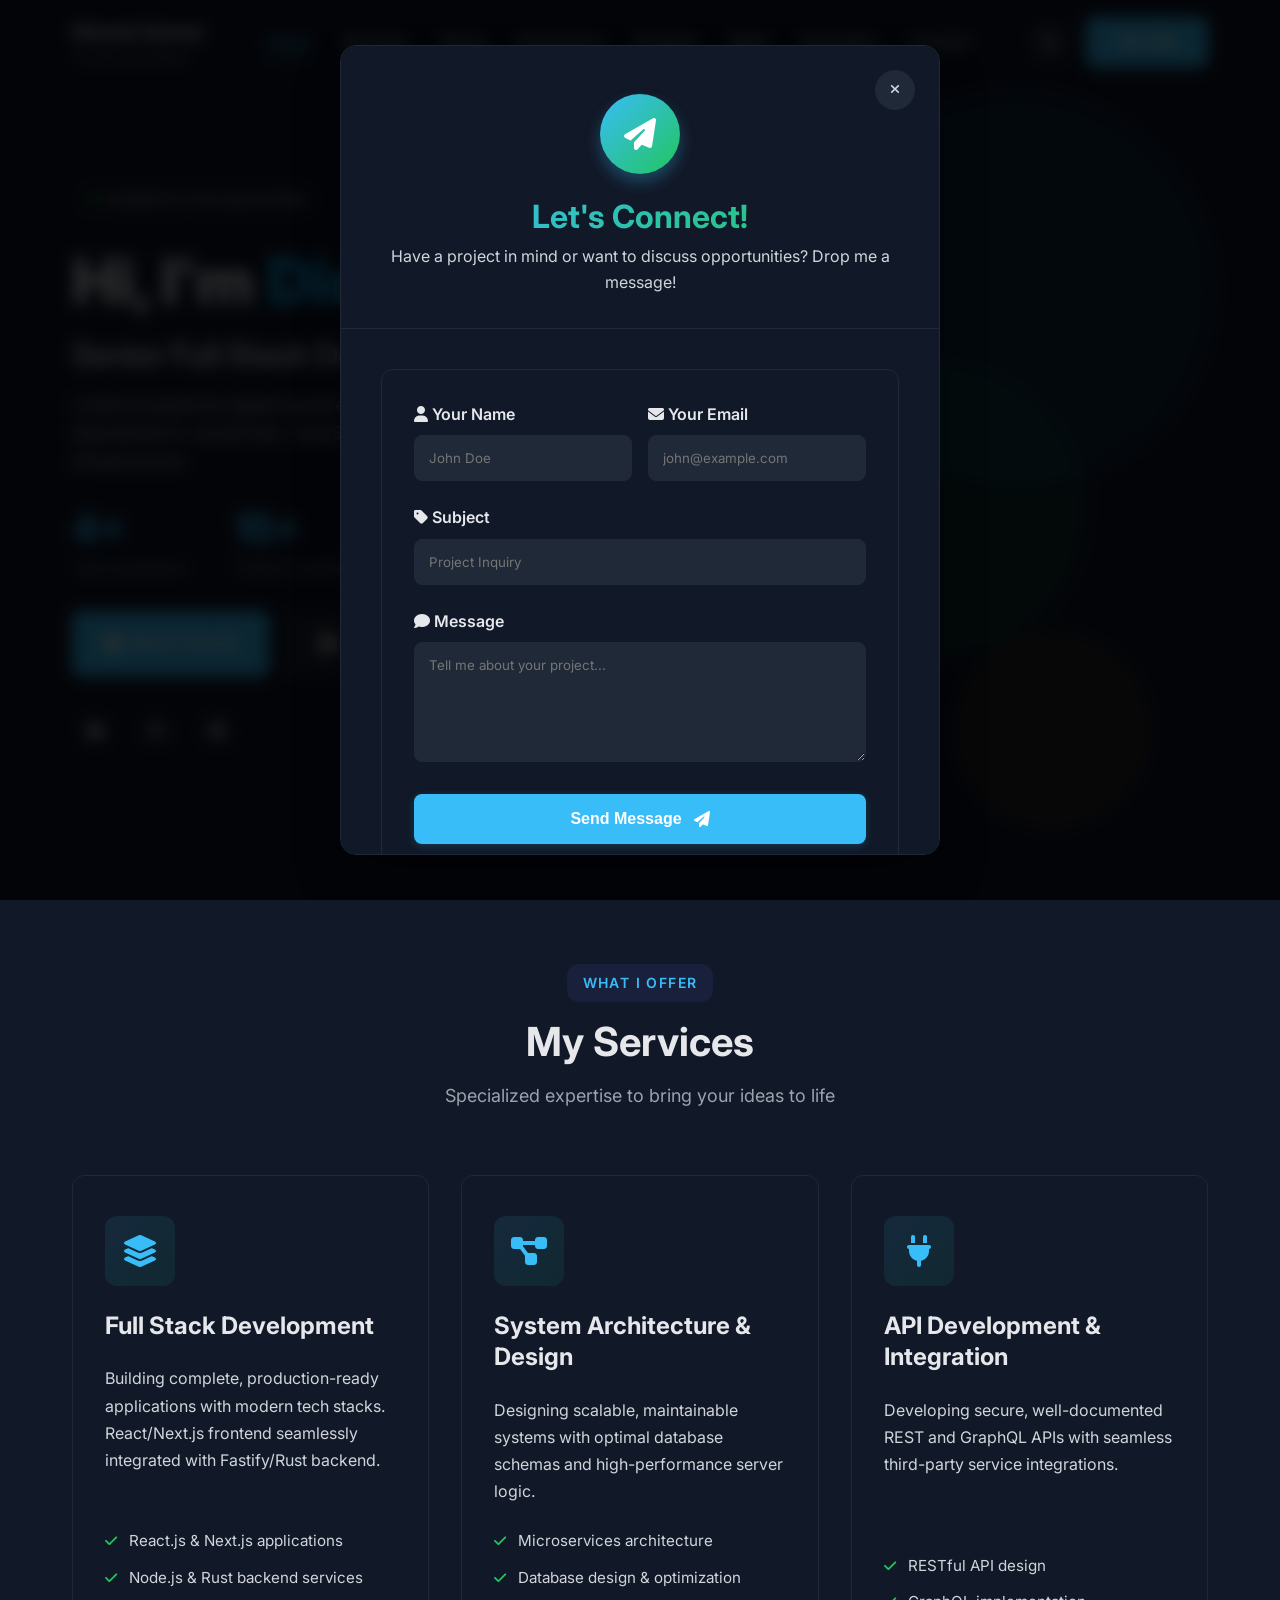
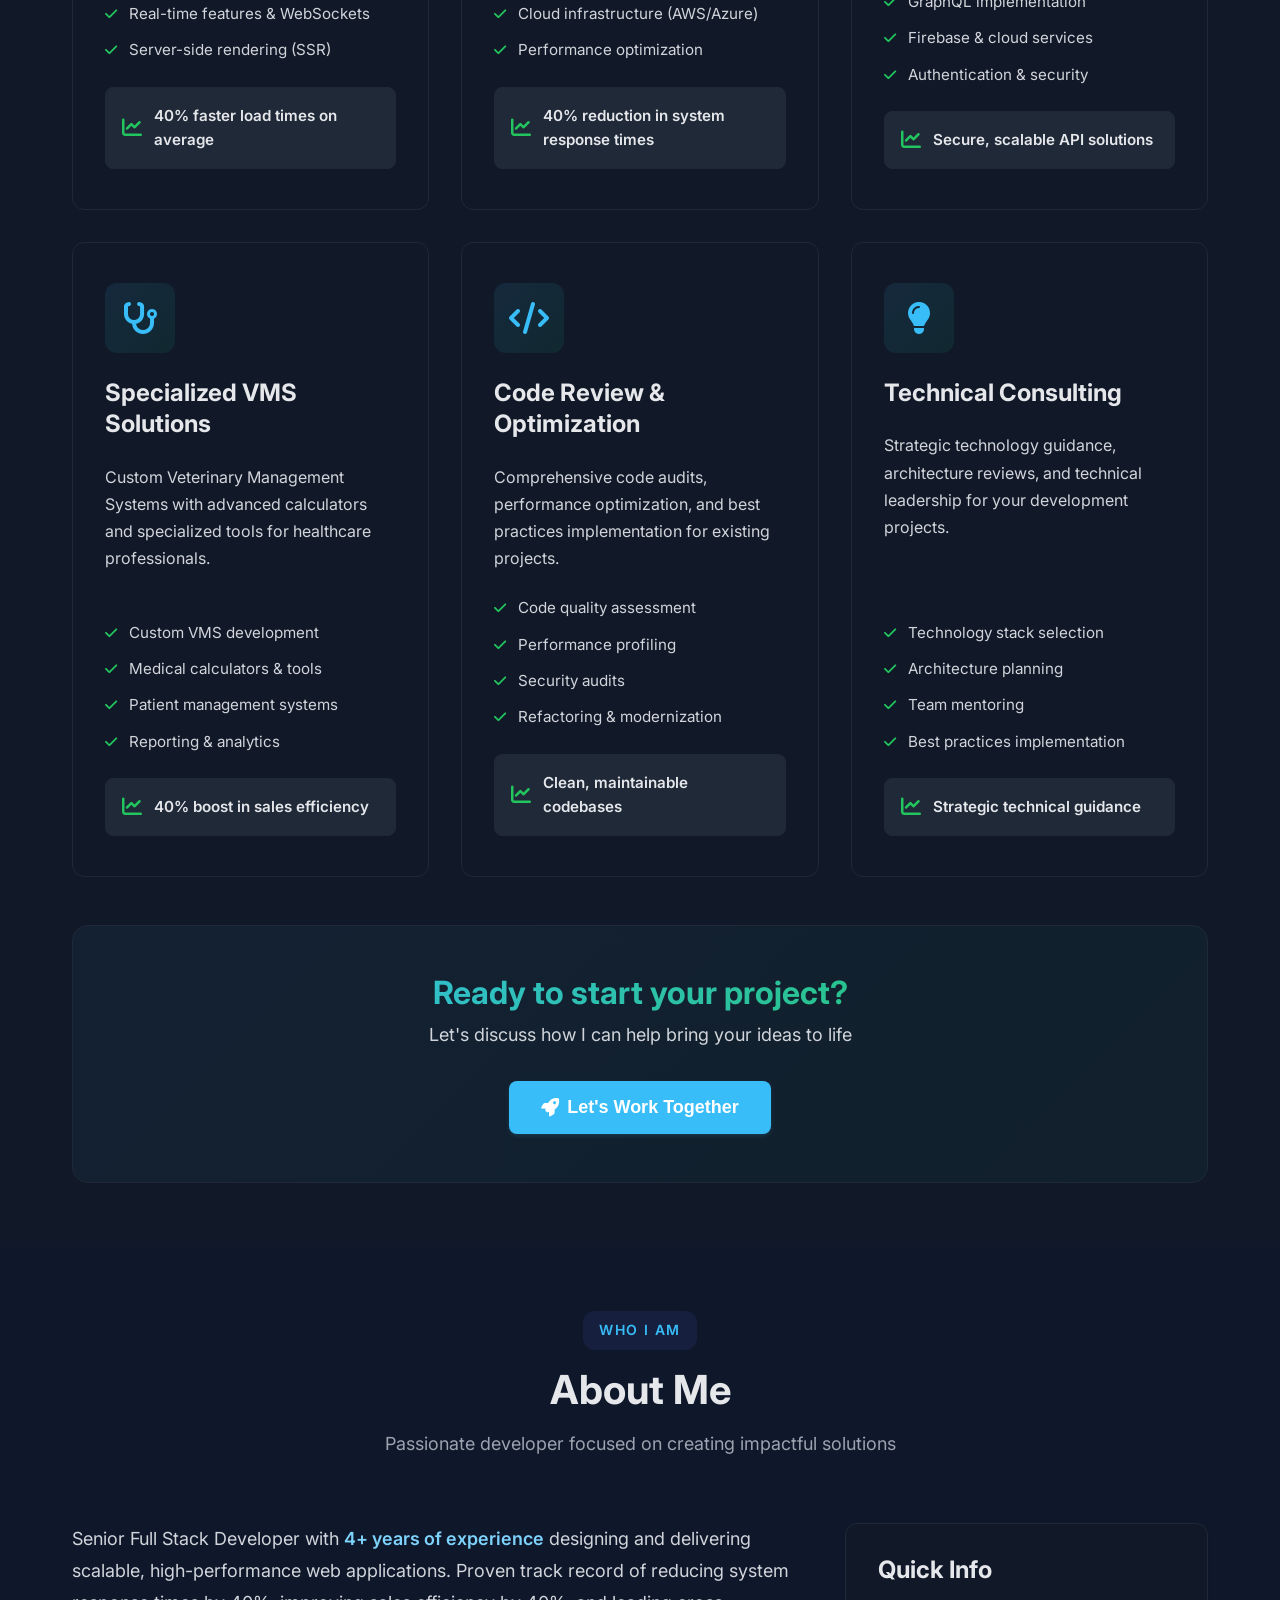
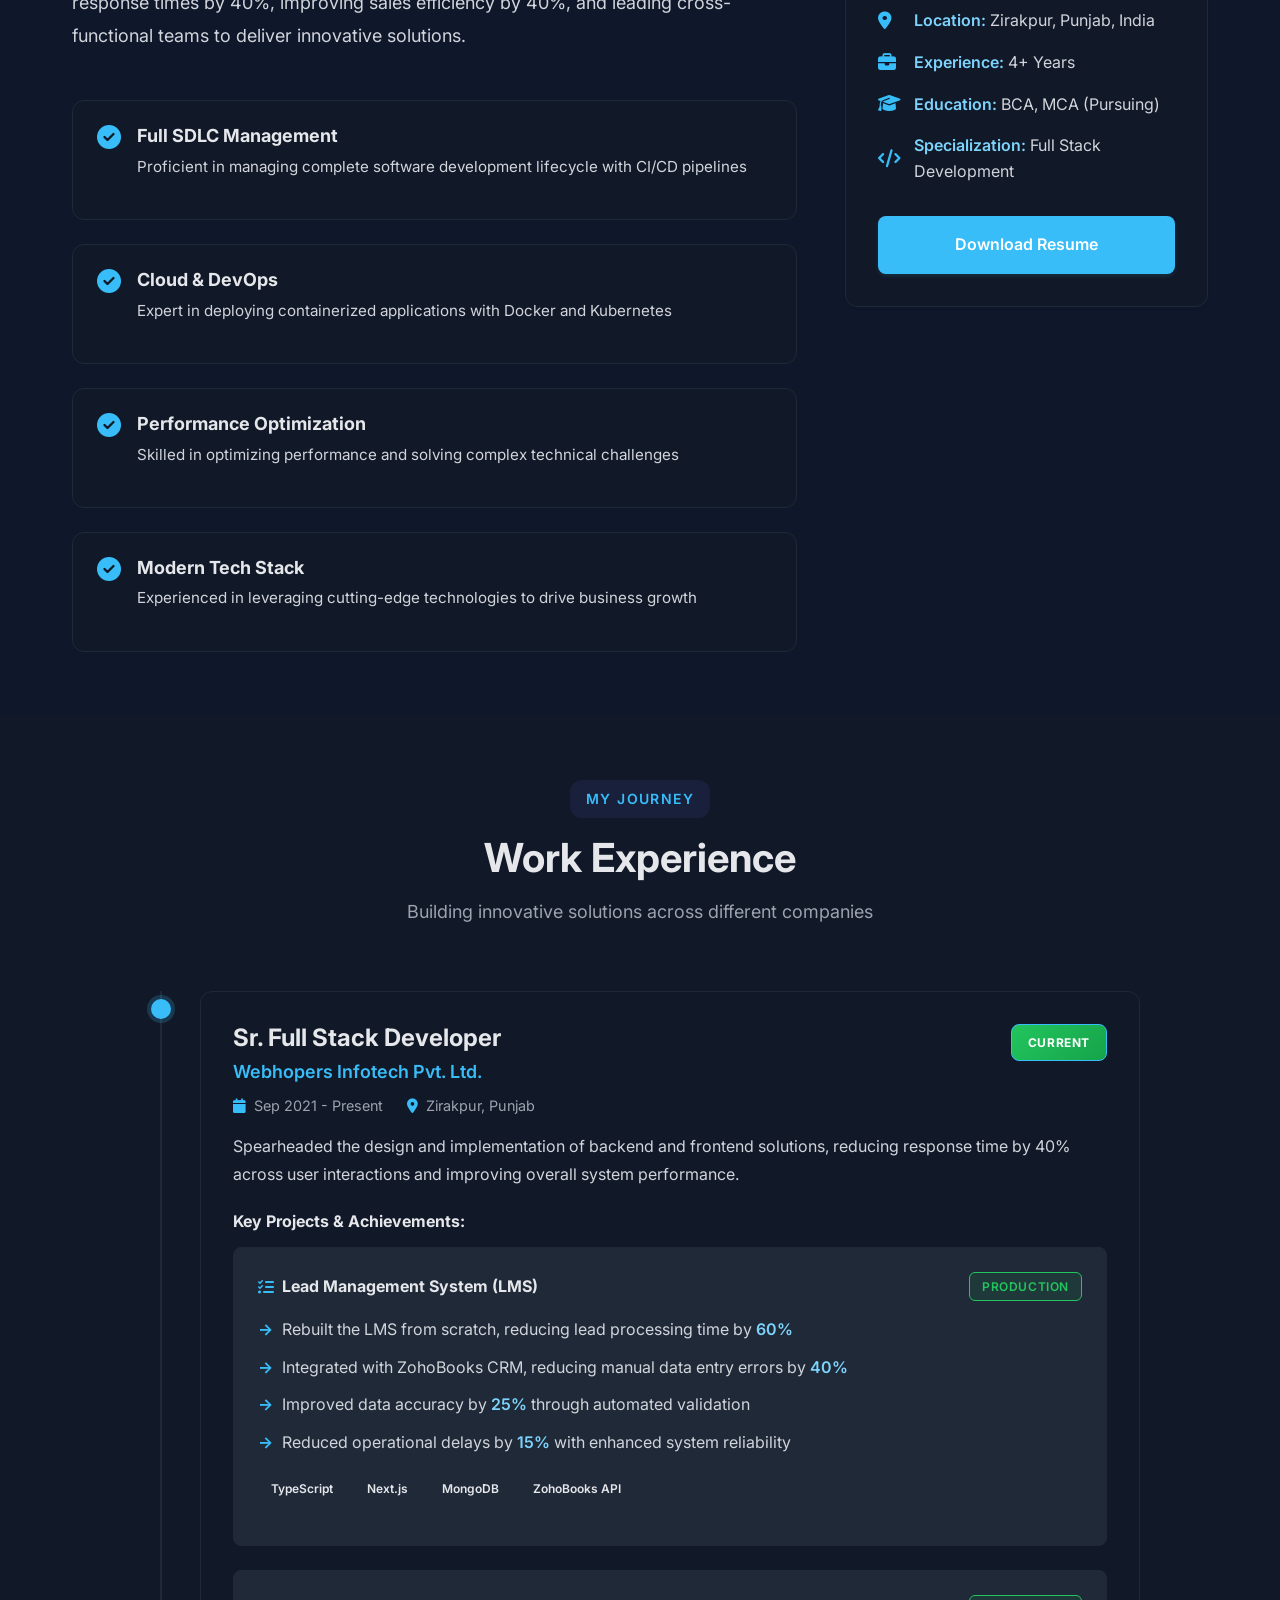
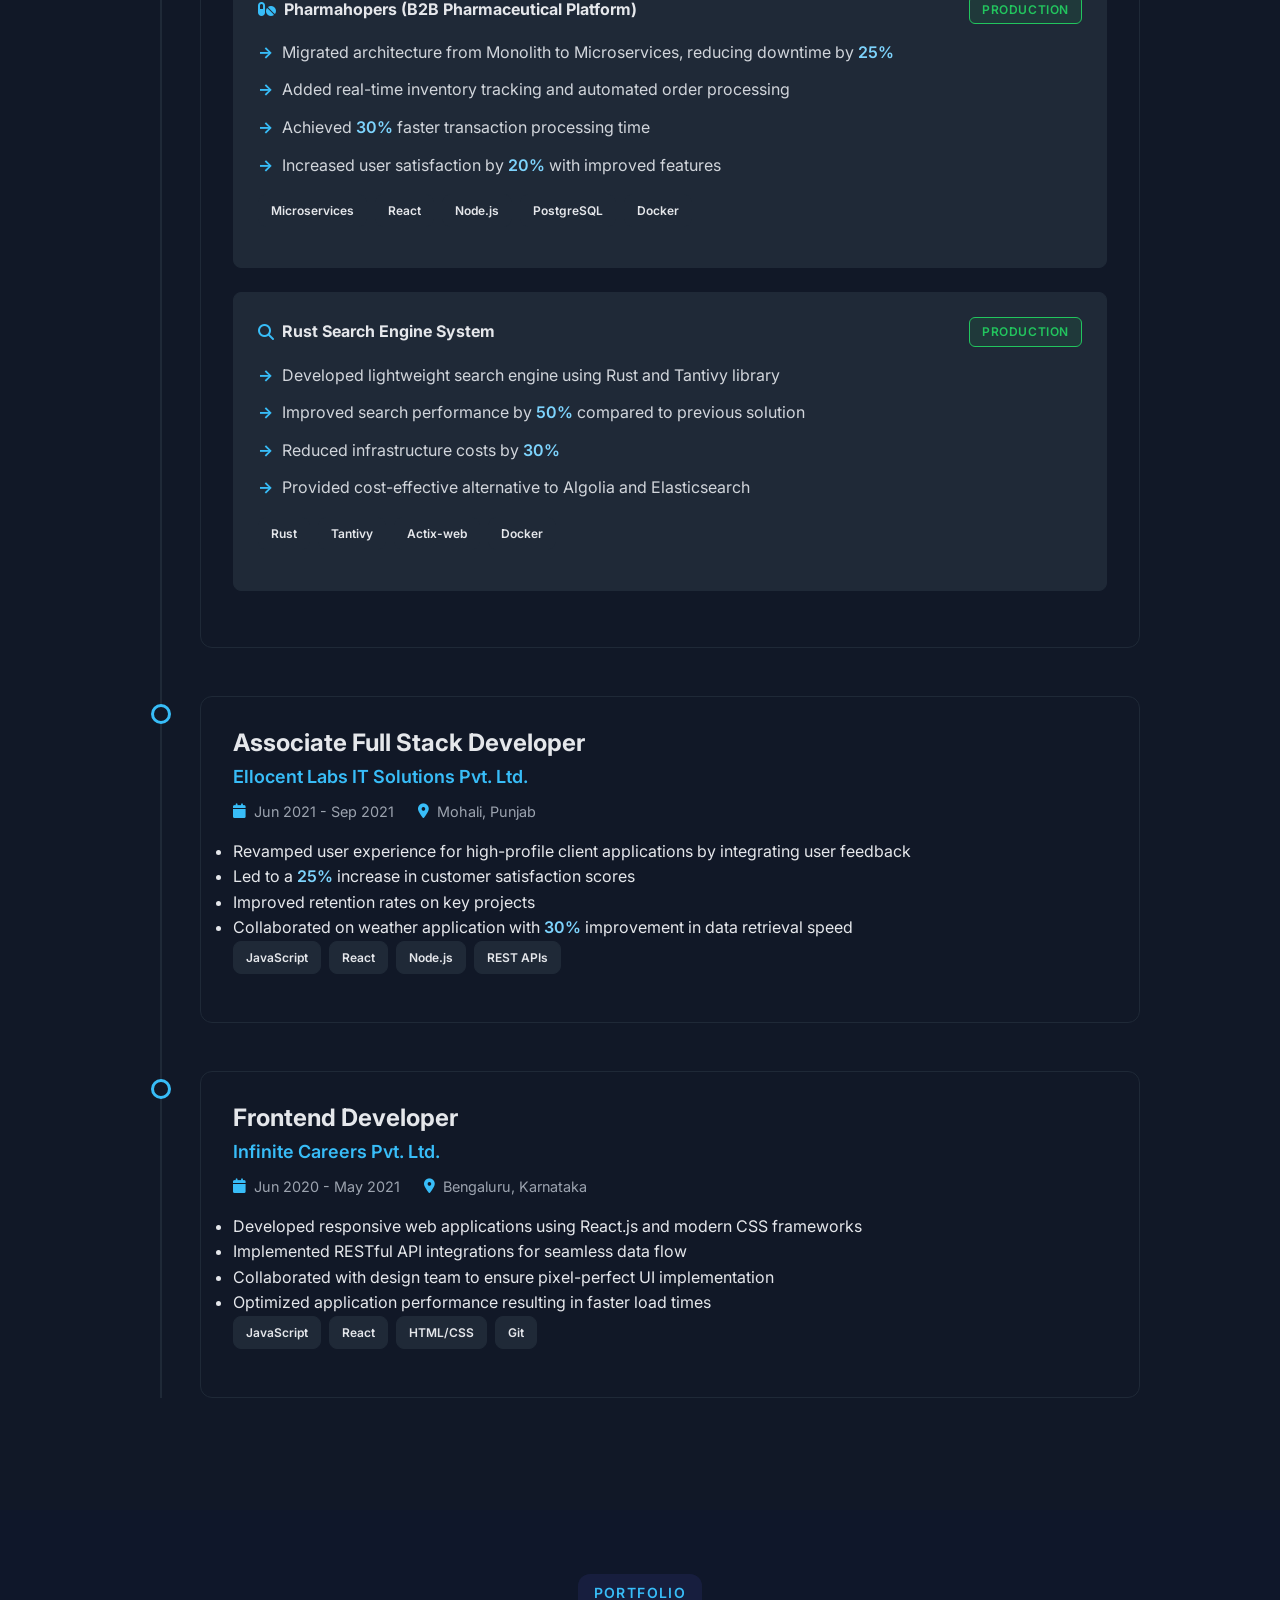
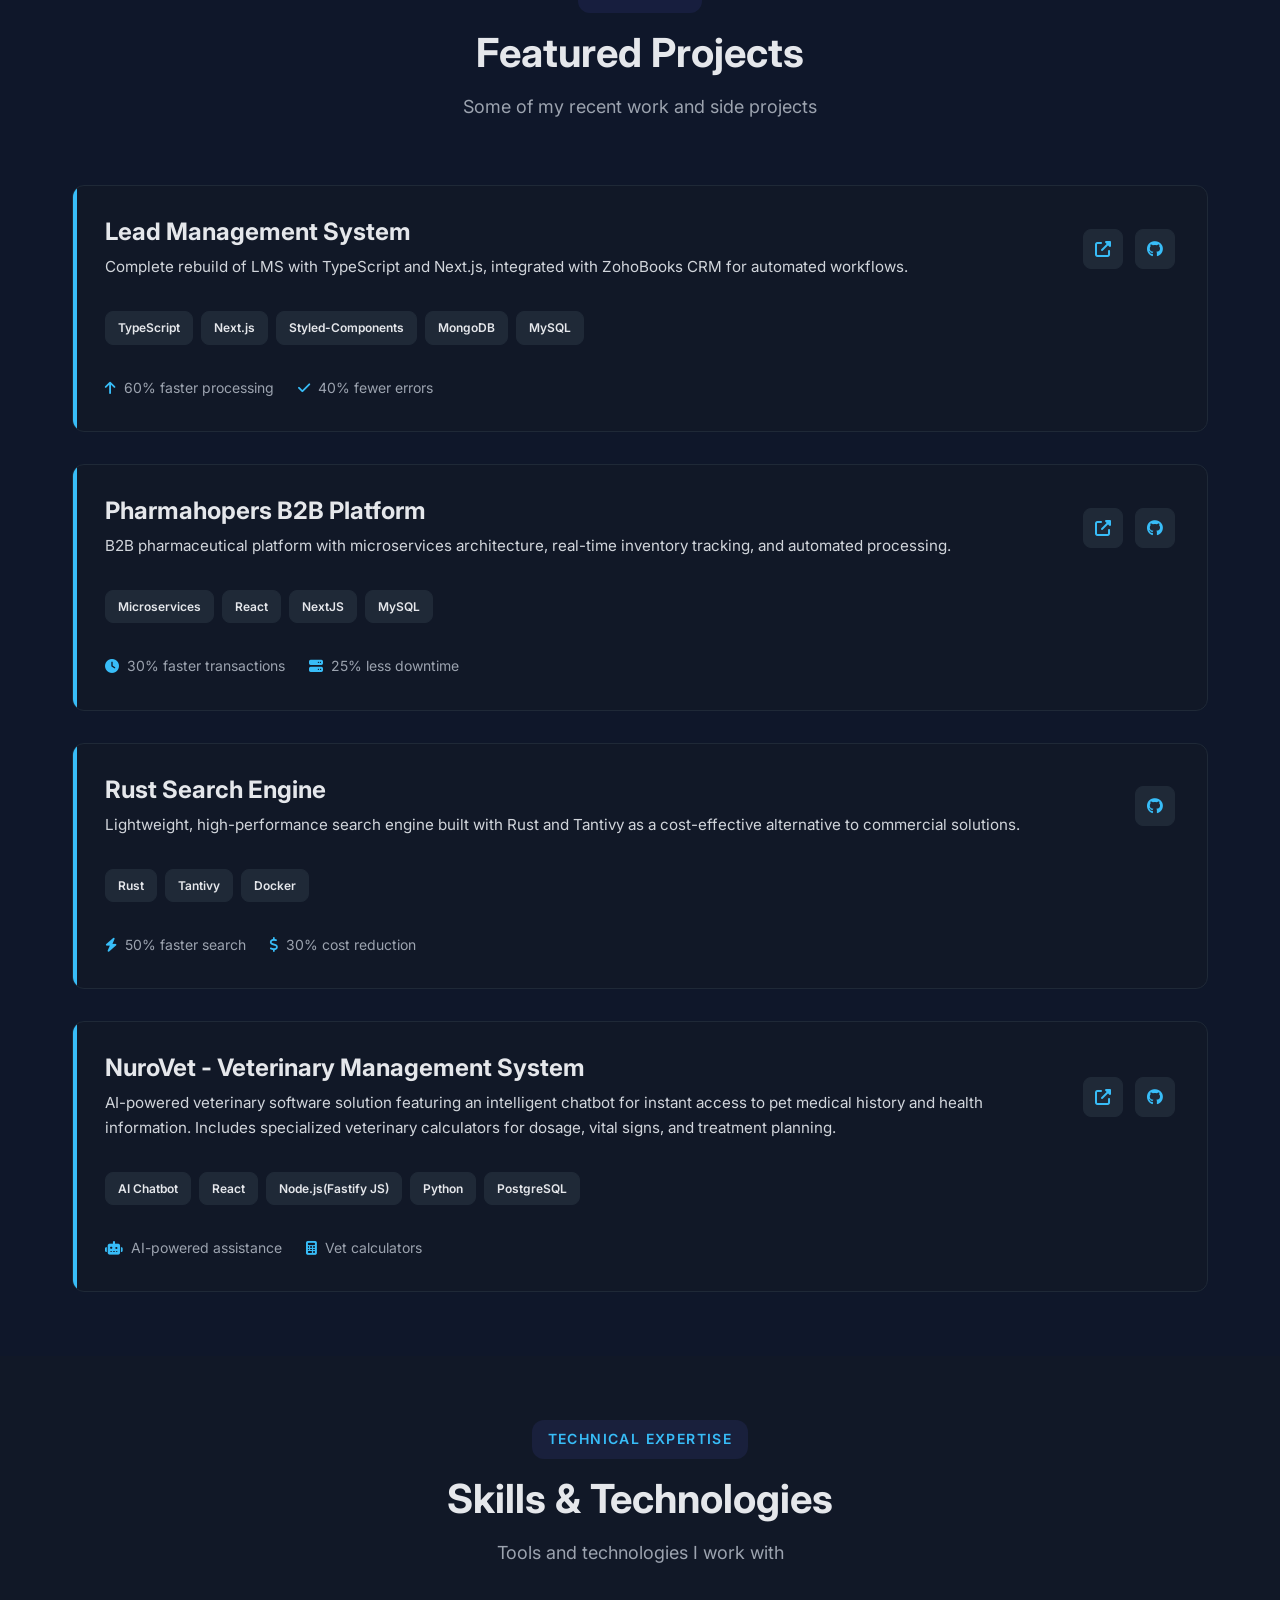
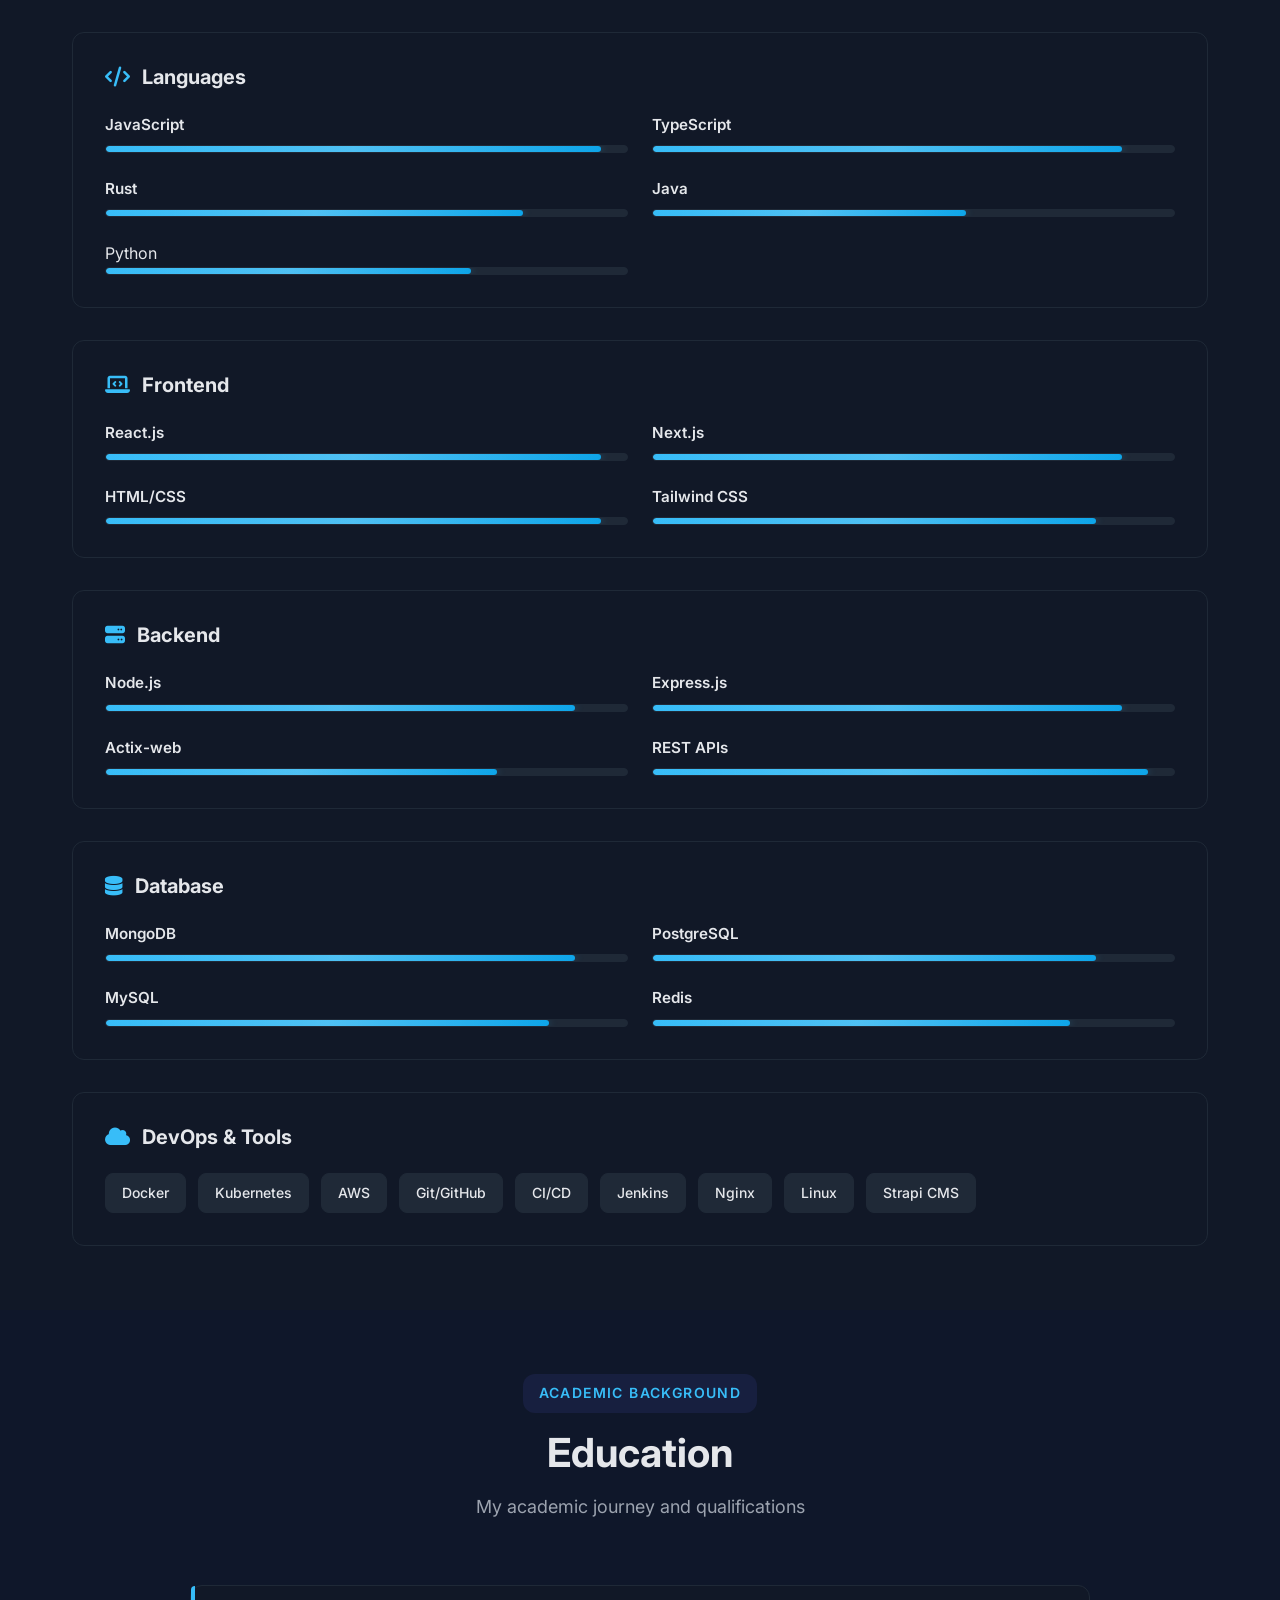
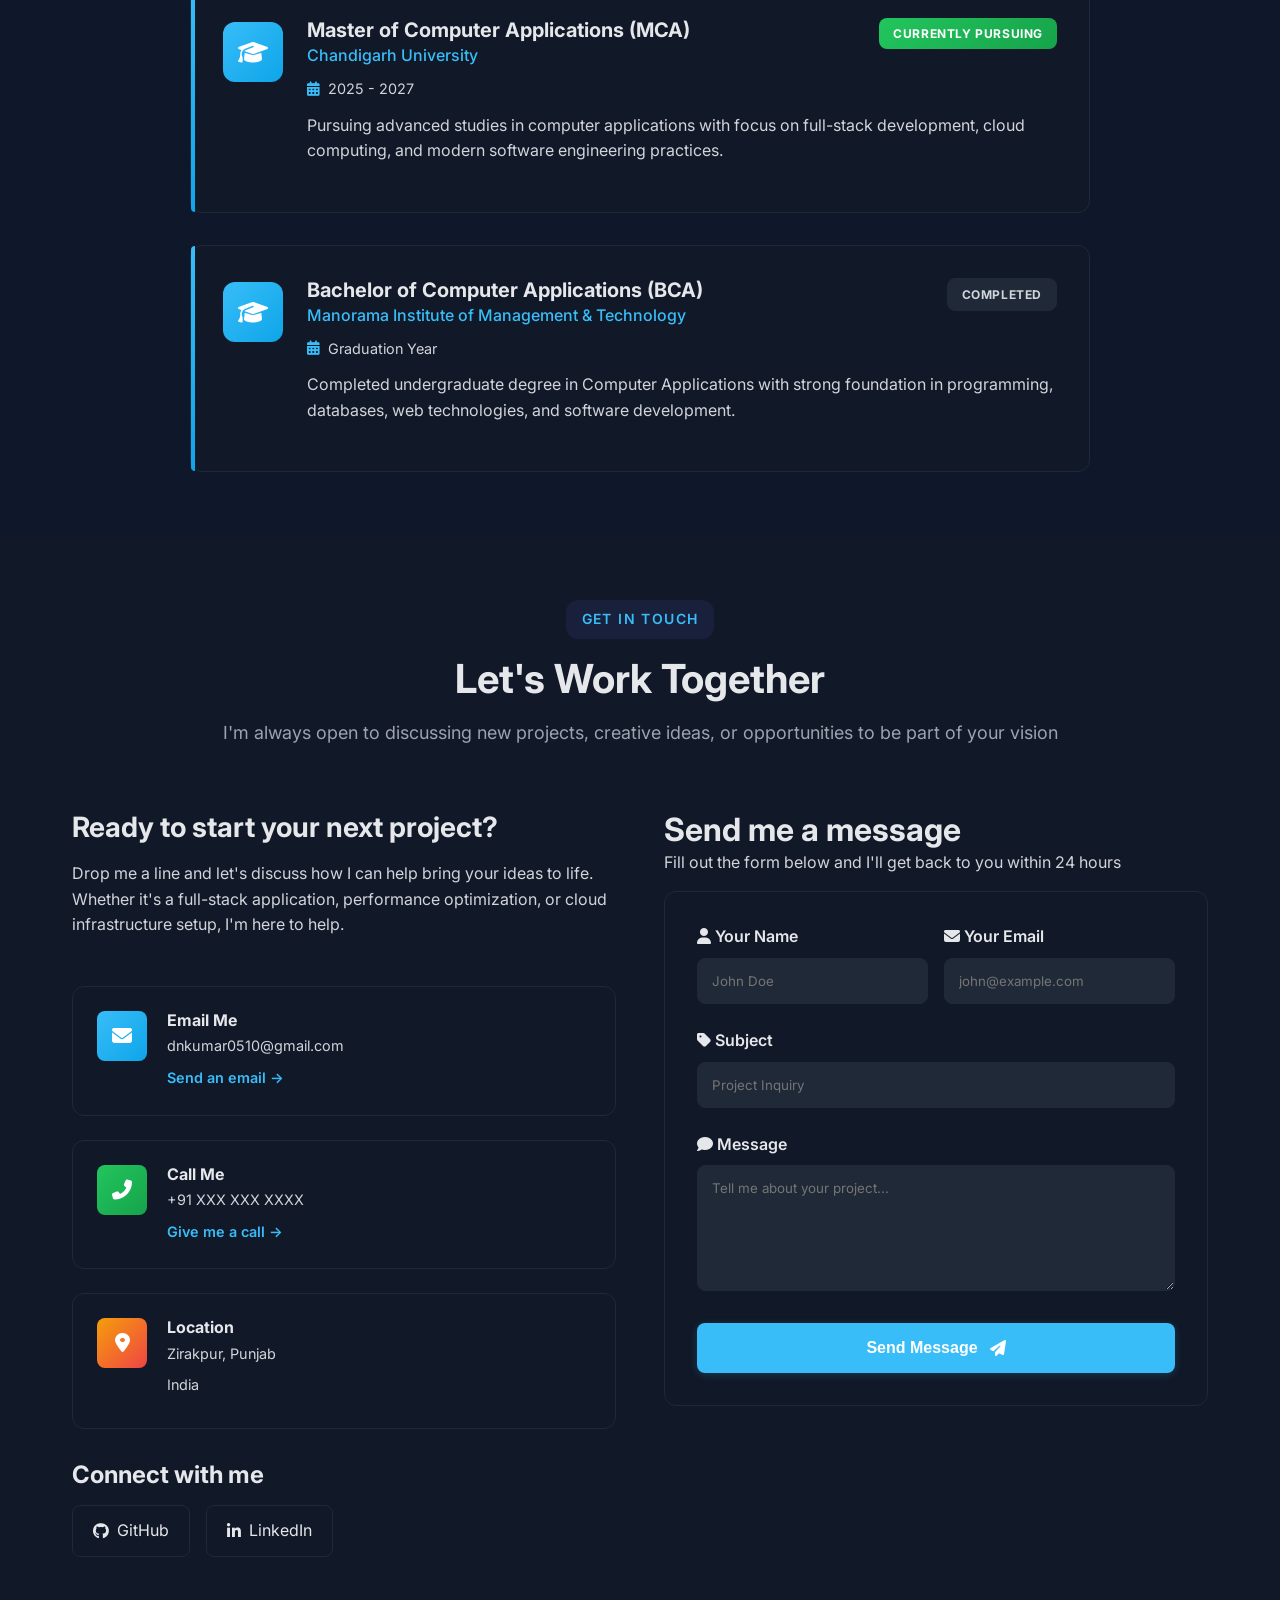
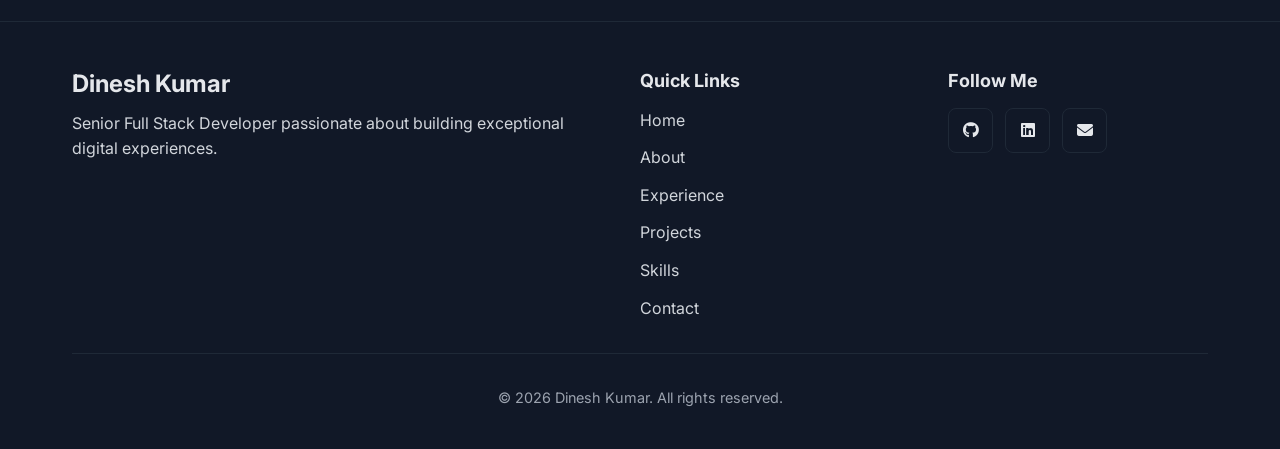
==== index.html @ a9ab88c2 "Services page" ====
<!DOCTYPE html>
<html lang="en">
<head>
    <meta charset="UTF-8">
    <meta name="viewport" content="width=device-width, initial-scale=1.0">
    <title>Dinesh Kumar - Senior Full Stack Developer</title>
    <meta name="description" content="Senior Full Stack Developer with 4+ years of experience in JavaScript, TypeScript, Rust, React.js, and Next.js">
    
    <!-- Google Fonts -->
    <link rel="preconnect" href="https://fonts.googleapis.com">
    <link rel="preconnect" href="https://fonts.gstatic.com" crossorigin>
    <link href="https://fonts.googleapis.com/css2?family=Inter:wght@300;400;500;600;700;800&family=JetBrains+Mono:wght@400;500;600&display=swap" rel="stylesheet">
    
    <!-- Font Awesome -->
    <link rel="stylesheet" href="https://cdnjs.cloudflare.com/ajax/libs/font-awesome/6.5.1/css/all.min.css">
    
    <!-- Custom CSS -->
    <link rel="stylesheet" href="styles/main.css?v=20">
    <link rel="stylesheet" href="styles/components.css?v=20">
    <link rel="stylesheet" href="styles/responsive.css?v=20">
</head>
<body>
    <!-- Contact Form Popup Modal -->
    <div class="contact-modal" id="contactModal">
        <div class="modal-overlay" id="modalOverlay"></div>
        <div class="modal-container">
            <div class="modal-content">
                <button class="modal-close" id="modalClose" aria-label="Close modal">
                    <i class="fas fa-times"></i>
                </button>
                
                <div class="modal-header">
                    <div class="modal-icon">
                        <i class="fas fa-paper-plane"></i>
                    </div>
                    <h2>Let's Connect!</h2>
                    <p>Have a project in mind or want to discuss opportunities? Drop me a message!</p>
                </div>
                
                <div class="modal-body">
                    <form class="contact-form" id="contactFormModal">
                        <div class="form-row">
                            <div class="form-group">
                                <label for="modal-name">
                                    <i class="fas fa-user"></i>
                                    Your Name
                                </label>
                                <input type="text" id="modal-name" name="name" placeholder="John Doe" required>
                            </div>
                            <div class="form-group">
                                <label for="modal-email">
                                    <i class="fas fa-envelope"></i>
                                    Your Email
                                </label>
                                <input type="email" id="modal-email" name="email" placeholder="john@example.com" required>
                            </div>
                        </div>
                        
                        <div class="form-group">
                            <label for="modal-subject">
                                <i class="fas fa-tag"></i>
                                Subject
                            </label>
                            <input type="text" id="modal-subject" name="subject" placeholder="Project Inquiry" required>
                        </div>
                        
                        <div class="form-group">
                            <label for="modal-message">
                                <i class="fas fa-comment"></i>
                                Message
                            </label>
                            <textarea id="modal-message" name="message" rows="5" placeholder="Tell me about your project..." required></textarea>
                        </div>
                        
                        <button type="submit" class="btn-submit">
                            <span>Send Message</span>
                            <i class="fas fa-paper-plane"></i>
                        </button>
                        
                        <p class="modal-note">
                            <i class="fas fa-lock"></i>
                            Your information is secure and will not be shared.
                        </p>
                    </form>
                </div>
            </div>
        </div>
    </div>

    <!-- Navigation Header -->
    <header class="header" id="header">
        <div class="container">
            <nav class="navbar">
                <div class="nav-brand">
                    <span class="brand-name">Dinesh Kumar</span>
                    <span class="brand-subtitle">Full Stack Developer</span>
                </div>
                <ul class="nav-menu" id="navMenu">
                    <li><a href="#home" class="nav-link active">Home</a></li>
                    <li><a href="#services" class="nav-link">Services</a></li>
                    <li><a href="#about" class="nav-link">About</a></li>
                    <li><a href="#experience" class="nav-link">Experience</a></li>
                    <li><a href="#projects" class="nav-link">Projects</a></li>
                    <li><a href="#skills" class="nav-link">Skills</a></li>
                    <li><a href="#education" class="nav-link">Education</a></li>
                    <li><a href="#contact" class="nav-link">Contact</a></li>
                </ul>
                <div class="nav-actions">
                    <button class="theme-toggle" id="themeToggle" title="Toggle theme">
                        <i class="fas fa-moon"></i>
                    </button>
                    <button class="btn-primary" id="openContactModal">Hire Me</button>
                    <button class="mobile-menu-toggle" id="mobileMenuToggle">
                        <i class="fas fa-bars"></i>
                    </button>
                </div>
            </nav>
        </div>
    </header>

    <!-- Hero Section -->
    <section id="home" class="hero-section">
        <div class="container">
            <div class="hero-content">
                <div class="hero-badge">
                    <span class="status-dot"></span>
                    Available for new opportunities
                </div>
                <h1 class="hero-title">
                    Hi, I'm <span class="gradient-text">Dinesh Kumar</span>
                </h1>
                <h2 class="hero-subtitle">Senior Full Stack Developer</h2>
                <p class="hero-description">
                    I build exceptional digital experiences with modern web technologies. 
                    Specialized in JavaScript, TypeScript, Rust, React.js, Next.js, and cloud infrastructure.
                </p>
                <div class="hero-stats">
                    <div class="stat-item">
                        <span class="stat-number">4+</span>
                        <span class="stat-label">Years Experience</span>
                    </div>
                    <div class="stat-item">
                        <span class="stat-number">15+</span>
                        <span class="stat-label">Projects Completed</span>
                    </div>
                    <div class="stat-item">
                        <span class="stat-number">40%</span>
                        <span class="stat-label">Performance Boost</span>
                    </div>
                </div>
                <div class="hero-actions">
                    <a href="#contact" class="btn-primary btn-lg">
                        <i class="fas fa-envelope"></i>
                        Get In Touch
                    </a>
                    <a href="#projects" class="btn-secondary btn-lg">
                        <i class="fas fa-briefcase"></i>
                        View Work
                    </a>
                </div>
                <div class="social-links">
                    <a href="mailto:dnkumar0510@gmail.com" class="social-link" title="Email">
                        <i class="fas fa-envelope"></i>
                    </a>
                    <a href="#" class="social-link" title="GitHub">
                        <i class="fab fa-github"></i>
                    </a>
                    <a href="#" class="social-link" title="LinkedIn">
                        <i class="fab fa-linkedin"></i>
                    </a>
                </div>
            </div>
        </div>
        <div class="hero-decoration">
            <div class="decoration-circle circle-1"></div>
            <div class="decoration-circle circle-2"></div>
            <div class="decoration-circle circle-3"></div>
        </div>
    </section>

    <!-- Services Section -->
    <section id="services" class="services-section section">
        <div class="container">
            <div class="section-header">
                <span class="section-tag">What I Offer</span>
                <h2 class="section-title">My Services</h2>
                <p class="section-subtitle">Specialized expertise to bring your ideas to life</p>
            </div>
            
            <div class="services-grid">
                <!-- Service 1: Full Stack Development -->
                <div class="service-card">
                    <div class="service-icon">
                        <i class="fas fa-layer-group"></i>
                    </div>
                    <h3 class="service-title">Full Stack Development</h3>
                    <p class="service-description">
                        Building complete, production-ready applications with modern tech stacks. 
                        React/Next.js frontend seamlessly integrated with Fastify/Rust backend.
                    </p>
                    <ul class="service-features">
                        <li><i class="fas fa-check"></i> React.js & Next.js applications</li>
                        <li><i class="fas fa-check"></i> Node.js & Rust backend services</li>
                        <li><i class="fas fa-check"></i> Real-time features & WebSockets</li>
                        <li><i class="fas fa-check"></i> Server-side rendering (SSR)</li>
                    </ul>
                    <div class="service-outcome">
                        <i class="fas fa-chart-line"></i>
                        <span>40% faster load times on average</span>
                    </div>
                </div>

                <!-- Service 2: System Architecture -->
                <div class="service-card">
                    <div class="service-icon">
                        <i class="fas fa-project-diagram"></i>
                    </div>
                    <h3 class="service-title">System Architecture & Design</h3>
                    <p class="service-description">
                        Designing scalable, maintainable systems with optimal database schemas 
                        and high-performance server logic.
                    </p>
                    <ul class="service-features">
                        <li><i class="fas fa-check"></i> Microservices architecture</li>
                        <li><i class="fas fa-check"></i> Database design & optimization</li>
                        <li><i class="fas fa-check"></i> Cloud infrastructure (AWS/Azure)</li>
                        <li><i class="fas fa-check"></i> Performance optimization</li>
                    </ul>
                    <div class="service-outcome">
                        <i class="fas fa-chart-line"></i>
                        <span>40% reduction in system response times</span>
                    </div>
                </div>

                <!-- Service 3: API Development & Integration -->
                <div class="service-card">
                    <div class="service-icon">
                        <i class="fas fa-plug"></i>
                    </div>
                    <h3 class="service-title">API Development & Integration</h3>
                    <p class="service-description">
                        Developing secure, well-documented REST and GraphQL APIs with seamless 
                        third-party service integrations.
                    </p>
                    <ul class="service-features">
                        <li><i class="fas fa-check"></i> RESTful API design</li>
                        <li><i class="fas fa-check"></i> GraphQL implementation</li>
                        <li><i class="fas fa-check"></i> Firebase & cloud services</li>
                        <li><i class="fas fa-check"></i> Authentication & security</li>
                    </ul>
                    <div class="service-outcome">
                        <i class="fas fa-chart-line"></i>
                        <span>Secure, scalable API solutions</span>
                    </div>
                </div>

                <!-- Service 4: VMS Solutions -->
                <div class="service-card">
                    <div class="service-icon">
                        <i class="fas fa-stethoscope"></i>
                    </div>
                    <h3 class="service-title">Specialized VMS Solutions</h3>
                    <p class="service-description">
                        Custom Veterinary Management Systems with advanced calculators and 
                        specialized tools for healthcare professionals.
                    </p>
                    <ul class="service-features">
                        <li><i class="fas fa-check"></i> Custom VMS development</li>
                        <li><i class="fas fa-check"></i> Medical calculators & tools</li>
                        <li><i class="fas fa-check"></i> Patient management systems</li>
                        <li><i class="fas fa-check"></i> Reporting & analytics</li>
                    </ul>
                    <div class="service-outcome">
                        <i class="fas fa-chart-line"></i>
                        <span>40% boost in sales efficiency</span>
                    </div>
                </div>

                <!-- Service 5: Code Review & Optimization -->
                <div class="service-card">
                    <div class="service-icon">
                        <i class="fas fa-code"></i>
                    </div>
                    <h3 class="service-title">Code Review & Optimization</h3>
                    <p class="service-description">
                        Comprehensive code audits, performance optimization, and best practices 
                        implementation for existing projects.
                    </p>
                    <ul class="service-features">
                        <li><i class="fas fa-check"></i> Code quality assessment</li>
                        <li><i class="fas fa-check"></i> Performance profiling</li>
                        <li><i class="fas fa-check"></i> Security audits</li>
                        <li><i class="fas fa-check"></i> Refactoring & modernization</li>
                    </ul>
                    <div class="service-outcome">
                        <i class="fas fa-chart-line"></i>
                        <span>Clean, maintainable codebases</span>
                    </div>
                </div>

                <!-- Service 6: Technical Consulting -->
                <div class="service-card">
                    <div class="service-icon">
                        <i class="fas fa-lightbulb"></i>
                    </div>
                    <h3 class="service-title">Technical Consulting</h3>
                    <p class="service-description">
                        Strategic technology guidance, architecture reviews, and technical 
                        leadership for your development projects.
                    </p>
                    <ul class="service-features">
                        <li><i class="fas fa-check"></i> Technology stack selection</li>
                        <li><i class="fas fa-check"></i> Architecture planning</li>
                        <li><i class="fas fa-check"></i> Team mentoring</li>
                        <li><i class="fas fa-check"></i> Best practices implementation</li>
                    </ul>
                    <div class="service-outcome">
                        <i class="fas fa-chart-line"></i>
                        <span>Strategic technical guidance</span>
                    </div>
                </div>
            </div>

            <!-- CTA Section -->
            <div class="services-cta">
                <h3>Ready to start your project?</h3>
                <p>Let's discuss how I can help bring your ideas to life</p>
                <button class="btn-primary btn-lg" id="openContactModalFromServices">
                    <i class="fas fa-rocket"></i>
                    Let's Work Together
                </button>
            </div>
        </div>
    </section>

    <!-- About Section -->
    <section id="about" class="about-section section">
        <div class="container">
            <div class="section-header">
                <span class="section-tag">Who I Am</span>
                <h2 class="section-title">About Me</h2>
                <p class="section-subtitle">Passionate developer focused on creating impactful solutions</p>
            </div>
            <div class="about-content">
                <div class="about-text">
                    <p class="lead">
                        Senior Full Stack Developer with <strong>4+ years of experience</strong> designing and delivering 
                        scalable, high-performance web applications. Proven track record of reducing system 
                        response times by 40%, improving sales efficiency by 40%, and leading cross-functional 
                        teams to deliver innovative solutions.
                    </p>
                    <div class="about-highlights">
                        <div class="highlight-item">
                            <i class="fas fa-check-circle"></i>
                            <div>
                                <h4>Full SDLC Management</h4>
                                <p>Proficient in managing complete software development lifecycle with CI/CD pipelines</p>
                            </div>
                        </div>
                        <div class="highlight-item">
                            <i class="fas fa-check-circle"></i>
                            <div>
                                <h4>Cloud & DevOps</h4>
                                <p>Expert in deploying containerized applications with Docker and Kubernetes</p>
                            </div>
                        </div>
                        <div class="highlight-item">
                            <i class="fas fa-check-circle"></i>
                            <div>
                                <h4>Performance Optimization</h4>
                                <p>Skilled in optimizing performance and solving complex technical challenges</p>
                            </div>
                        </div>
                        <div class="highlight-item">
                            <i class="fas fa-check-circle"></i>
                            <div>
                                <h4>Modern Tech Stack</h4>
                                <p>Experienced in leveraging cutting-edge technologies to drive business growth</p>
                            </div>
                        </div>
                    </div>
                </div>
                <div class="about-info">
                    <div class="info-card">
                        <h3>Quick Info</h3>
                        <ul class="info-list">
                            <li>
                                <i class="fas fa-map-marker-alt"></i>
                                <span><strong>Location:</strong> Zirakpur, Punjab, India</span>
                            </li>
                            <li>
                                <i class="fas fa-briefcase"></i>
                                <span><strong>Experience:</strong> 4+ Years</span>
                            </li>
                            <li>
                                <i class="fas fa-graduation-cap"></i>
                                <span><strong>Education:</strong> BCA, MCA (Pursuing)</span>
                            </li>
                            <li>
                                <i class="fas fa-code"></i>
                                <span><strong>Specialization:</strong> Full Stack Development</span>
                            </li>
                        </ul>
                        <a href="https://drive.google.com/drive/folders/1fbsBHrMXcMV0fM_r2Erm-m8wUgdkQ1H8?usp=sharing" class="btn-primary btn-block">Download Resume</a>
                    </div>
                </div>
            </div>
        </div>
    </section>

    <!-- Experience Section -->
    <section id="experience" class="experience-section section">
        <div class="container">
            <div class="section-header">
                <span class="section-tag">My Journey</span>
                <h2 class="section-title">Work Experience</h2>
                <p class="section-subtitle">Building innovative solutions across different companies</p>
            </div>
            <div class="timeline">
                <!-- Experience 1 -->
                <div class="timeline-item">
                    <div class="timeline-marker current"></div>
                    <div class="timeline-content">
                        <div class="experience-header">
                            <div class="experience-info">
                                <h3>Sr. Full Stack Developer</h3>
                                <h4>Webhopers Infotech Pvt. Ltd.</h4>
                                <div class="experience-meta">
                                    <span class="duration">
                                        <i class="fas fa-calendar"></i>
                                        Sep 2021 - Present
                                    </span>
                                    <span class="location">
                                        <i class="fas fa-map-marker-alt"></i>
                                        Zirakpur, Punjab
                                    </span>
                                </div>
                            </div>
                            <span class="company-badge current-badge">Current</span>
                        </div>
                        <p class="experience-description">
                            Spearheaded the design and implementation of backend and frontend solutions, 
                            reducing response time by 40% across user interactions and improving overall system performance.
                        </p>
                        <div class="achievements">
                            <h5>Key Projects & Achievements:</h5>
                            <div class="project-card">
                                <div class="project-header">
                                    <h6><i class="fas fa-tasks"></i> Lead Management System (LMS)</h6>
                                    <span class="badge success">Production</span>
                                </div>
                                <ul>
                                    <li>Rebuilt the LMS from scratch, reducing lead processing time by <strong>60%</strong></li>
                                    <li>Integrated with ZohoBooks CRM, reducing manual data entry errors by <strong>40%</strong></li>
                                    <li>Improved data accuracy by <strong>25%</strong> through automated validation</li>
                                    <li>Reduced operational delays by <strong>15%</strong> with enhanced system reliability</li>
                                </ul>
                                <div class="tech-tags">
                                    <span class="tech-tag">TypeScript</span>
                                    <span class="tech-tag">Next.js</span>
                                    <span class="tech-tag">MongoDB</span>
                                    <span class="tech-tag">ZohoBooks API</span>
                                </div>
                            </div>
                            <div class="project-card">
                                <div class="project-header">
                                    <h6><i class="fas fa-pills"></i> Pharmahopers (B2B Pharmaceutical Platform)</h6>
                                    <span class="badge success">Production</span>
                                </div>
                                <ul>
                                    <li>Migrated architecture from Monolith to Microservices, reducing downtime by <strong>25%</strong></li>
                                    <li>Added real-time inventory tracking and automated order processing</li>
                                    <li>Achieved <strong>30%</strong> faster transaction processing time</li>
                                    <li>Increased user satisfaction by <strong>20%</strong> with improved features</li>
                                </ul>
                                <div class="tech-tags">
                                    <span class="tech-tag">Microservices</span>
                                    <span class="tech-tag">React</span>
                                    <span class="tech-tag">Node.js</span>
                                    <span class="tech-tag">PostgreSQL</span>
                                    <span class="tech-tag">Docker</span>
                                </div>
                            </div>
                            <div class="project-card">
                                <div class="project-header">
                                    <h6><i class="fas fa-search"></i> Rust Search Engine System</h6>
                                    <span class="badge success">Production</span>
                                </div>
                                <ul>
                                    <li>Developed lightweight search engine using Rust and Tantivy library</li>
                                    <li>Improved search performance by <strong>50%</strong> compared to previous solution</li>
                                    <li>Reduced infrastructure costs by <strong>30%</strong></li>
                                    <li>Provided cost-effective alternative to Algolia and Elasticsearch</li>
                                </ul>
                                <div class="tech-tags">
                                    <span class="tech-tag">Rust</span>
                                    <span class="tech-tag">Tantivy</span>
                                    <span class="tech-tag">Actix-web</span>
                                    <span class="tech-tag">Docker</span>
                                </div>
                            </div>
                        </div>
                    </div>
                </div>

                <!-- Experience 2 -->
                <div class="timeline-item">
                    <div class="timeline-marker"></div>
                    <div class="timeline-content">
                        <div class="experience-header">
                            <div class="experience-info">
                                <h3>Associate Full Stack Developer</h3>
                                <h4>Ellocent Labs IT Solutions Pvt. Ltd.</h4>
                                <div class="experience-meta">
                                    <span class="duration">
                                        <i class="fas fa-calendar"></i>
                                        Jun 2021 - Sep 2021
                                    </span>
                                    <span class="location">
                                        <i class="fas fa-map-marker-alt"></i>
                                        Mohali, Punjab
                                    </span>
                                </div>
                            </div>
                        </div>
                        <div class="achievements">
                            <ul>
                                <li>Revamped user experience for high-profile client applications by integrating user feedback</li>
                                <li>Led to a <strong>25%</strong> increase in customer satisfaction scores</li>
                                <li>Improved retention rates on key projects</li>
                                <li>Collaborated on weather application with <strong>30%</strong> improvement in data retrieval speed</li>
                            </ul>
                            <div class="tech-tags">
                                <span class="tech-tag">JavaScript</span>
                                <span class="tech-tag">React</span>
                                <span class="tech-tag">Node.js</span>
                                <span class="tech-tag">REST APIs</span>
                            </div>
                        </div>
                    </div>
                </div>

                <!-- Experience 3 -->
                <div class="timeline-item">
                    <div class="timeline-marker"></div>
                    <div class="timeline-content">
                        <div class="experience-header">
                            <div class="experience-info">
                                <h3>Frontend Developer</h3>
                                <h4>Infinite Careers Pvt. Ltd.</h4>
                                <div class="experience-meta">
                                    <span class="duration">
                                        <i class="fas fa-calendar"></i>
                                        Jun 2020 - May 2021
                                    </span>
                                    <span class="location">
                                        <i class="fas fa-map-marker-alt"></i>
                                        Bengaluru, Karnataka
                                    </span>
                                </div>
                            </div>
                        </div>
                        <div class="achievements">
                            <ul>
                                <li>Developed responsive web applications using React.js and modern CSS frameworks</li>
                                <li>Implemented RESTful API integrations for seamless data flow</li>
                                <li>Collaborated with design team to ensure pixel-perfect UI implementation</li>
                                <li>Optimized application performance resulting in faster load times</li>
                            </ul>
                            <div class="tech-tags">
                                <span class="tech-tag">JavaScript</span>
                                <span class="tech-tag">React</span>
                                <span class="tech-tag">HTML/CSS</span>
                                <span class="tech-tag">Git</span>
                            </div>
                        </div>
                    </div>
                </div>
            </div>
        </div>
    </section>

    <!-- Projects Section -->
    <section id="projects" class="projects-section section">
        <div class="container">
            <div class="section-header">
                <span class="section-tag">Portfolio</span>
                <h2 class="section-title">Featured Projects</h2>
                <p class="section-subtitle">Some of my recent work and side projects</p>
            </div>
            <div class="projects-grid">
                <!-- Project 1 -->
                <div class="project-item">
                    <div class="project-content">
                        <div class="project-header">
                            <div class="project-title-area">
                                <h3>Lead Management System</h3>
                                <p class="project-tagline">Complete rebuild of LMS with TypeScript and Next.js, integrated with ZohoBooks CRM for automated workflows.</p>
                            </div>
                            <div class="project-links">
                                <a href="https://www.whsuites.com" class="project-link" title="Live Demo" target="_blank">
                                    <i class="fas fa-external-link-alt"></i>
                                </a>
                                <a href="https://github.com/DineshNKumar" class="project-link" title="GitHub" target="_blank">
                                    <i class="fab fa-github"></i>
                                </a>
                            </div>
                        </div>
                        <div class="tech-tags">
                            <span class="tech-tag">TypeScript</span>
                            <span class="tech-tag">Next.js</span>
                            <span class="tech-tag">Styled-Components</span>
                            <span class="tech-tag">MongoDB</span>
                            <span class="tech-tag">MySQL</span>
                        </div>
                        <div class="project-stats">
                            <span><i class="fas fa-arrow-up"></i> 60% faster processing</span>
                            <span><i class="fas fa-check"></i> 40% fewer errors</span>
                        </div>
                    </div>
                </div>

                <!-- Project 2 -->
                <div class="project-item">
                    <div class="project-content">
                        <div class="project-header">
                            <div class="project-title-area">
                                <h3>Pharmahopers B2B Platform</h3>
                                <p class="project-tagline">B2B pharmaceutical platform with microservices architecture, real-time inventory tracking, and automated processing.</p>
                            </div>
                            <div class="project-links">
                                <a href="https://www.pharmahopers.com" class="project-link" title="Live Demo" target="_blank">
                                    <i class="fas fa-external-link-alt"></i>
                                </a>
                                <a href="https://github.com/DineshNKumar" class="project-link" title="GitHub" target="_blank">
                                    <i class="fab fa-github"></i>
                                </a>
                            </div>
                        </div>
                        <div class="tech-tags">
                            <span class="tech-tag">Microservices</span>
                            <span class="tech-tag">React</span>
                            <span class="tech-tag">NextJS</span>
                            <span class="tech-tag">MySQL</span>
                        </div>
                        <div class="project-stats">
                            <span><i class="fas fa-clock"></i> 30% faster transactions</span>
                            <span><i class="fas fa-server"></i> 25% less downtime</span>
                        </div>
                    </div>
                </div>

                <!-- Project 3 -->
                <div class="project-item">
                    <div class="project-content">
                        <div class="project-header">
                            <div class="project-title-area">
                                <h3>Rust Search Engine</h3>
                                <p class="project-tagline">Lightweight, high-performance search engine built with Rust and Tantivy as a cost-effective alternative to commercial solutions.</p>
                            </div>
                            <div class="project-links">
                                <a href="https://github.com/DineshNKumar" class="project-link" title="GitHub" target="_blank">
                                    <i class="fab fa-github"></i>
                                </a>
                            </div>
                        </div>
                        <div class="tech-tags">
                            <span class="tech-tag">Rust</span>
                            <span class="tech-tag">Tantivy</span>
                            <span class="tech-tag">Docker</span>
                        </div>
                        <div class="project-stats">
                            <span><i class="fas fa-bolt"></i> 50% faster search</span>
                            <span><i class="fas fa-dollar-sign"></i> 30% cost reduction</span>
                        </div>
                    </div>
                </div>

                <!-- Project 4 -->
                <div class="project-item">
                    <div class="project-content">
                        <div class="project-header">
                            <div class="project-title-area">
                                <h3>NuroVet - Veterinary Management System</h3>
                                <p class="project-tagline">AI-powered veterinary software solution featuring an intelligent chatbot for instant access to pet medical history and health information. Includes specialized veterinary calculators for dosage, vital signs, and treatment planning.</p>
                            </div>
                            <div class="project-links">
                                <a href="https://vms.whdev.in" class="project-link" title="Live Demo">
                                    <i class="fas fa-external-link-alt"></i>
                                </a>
                                <a href="https://github.com/DineshNKumar" class="project-link" title="GitHub">
                                    <i class="fab fa-github"></i>
                                </a>
                            </div>
                        </div>
                        <div class="tech-tags">
                            <span class="tech-tag">AI Chatbot</span>
                            <span class="tech-tag">React</span>
                            <span class="tech-tag">Node.js(Fastify JS)</span>
                            <span class="tech-tag">Python</span>
                            <span class="tech-tag">PostgreSQL</span>
                        </div>
                        <div class="project-stats">
                            <span><i class="fas fa-robot"></i> AI-powered assistance</span>
                            <span><i class="fas fa-calculator"></i> Vet calculators</span>
                        </div>
                    </div>
                </div>
            </div>
        </div>
    </section>

    <!-- Skills Section -->
    <section id="skills" class="skills-section section">
        <div class="container">
            <div class="section-header">
                <span class="section-tag">Technical Expertise</span>
                <h2 class="section-title">Skills & Technologies</h2>
                <p class="section-subtitle">Tools and technologies I work with</p>
            </div>
            <div class="skills-container">
                <div class="skill-category">
                    <h3><i class="fas fa-code"></i> Languages</h3>
                    <div class="skill-grid">
                        <div class="skill-item">
                            <span class="skill-name">JavaScript</span>
                            <div class="skill-bar">
                                <div class="skill-progress" style="width: 95%"></div>
                            </div>
                        </div>
                        <div class="skill-item">
                            <span class="skill-name">TypeScript</span>
                            <div class="skill-bar">
                                <div class="skill-progress" style="width: 90%"></div>
                            </div>
                        </div>
                        <div class="skill-item">
                            <span class="skill-name">Rust</span>
                            <div class="skill-bar">
                                <div class="skill-progress" style="width: 80%"></div>
                            </div>
                        </div>
                        <div class="skill-item">
                            <span class="skill-name">Java</span>
                            <div class="skill-bar">
                                <div class="skill-progress" style="width: 60%"></div>
                            </div>
                        </div>
                        <div class="skill-item>
                            <span class="skill-name">Python</span>
                            <div class="skill-bar">
                                <div class="skill-progress" style="width: 70%"></div>
                            </div>
                        </div>
                    </div>
                </div>

                <div class="skill-category">
                    <h3><i class="fas fa-laptop-code"></i> Frontend</h3>
                    <div class="skill-grid">
                        <div class="skill-item">
                            <span class="skill-name">React.js</span>
                            <div class="skill-bar">
                                <div class="skill-progress" style="width: 95%"></div>
                            </div>
                        </div>
                        <div class="skill-item">
                            <span class="skill-name">Next.js</span>
                            <div class="skill-bar">
                                <div class="skill-progress" style="width: 90%"></div>
                            </div>
                        </div>
                        <div class="skill-item">
                            <span class="skill-name">HTML/CSS</span>
                            <div class="skill-bar">
                                <div class="skill-progress" style="width: 95%"></div>
                            </div>
                        </div>
                        <div class="skill-item">
                            <span class="skill-name">Tailwind CSS</span>
                            <div class="skill-bar">
                                <div class="skill-progress" style="width: 85%"></div>
                            </div>
                        </div>
                    </div>
                </div>

                <div class="skill-category">
                    <h3><i class="fas fa-server"></i> Backend</h3>
                    <div class="skill-grid">
                        <div class="skill-item">
                            <span class="skill-name">Node.js</span>
                            <div class="skill-bar">
                                <div class="skill-progress" style="width: 90%"></div>
                            </div>
                        </div>
                        <div class="skill-item">
                            <span class="skill-name">Express.js</span>
                            <div class="skill-bar">
                                <div class="skill-progress" style="width: 90%"></div>
                            </div>
                        </div>
                        <div class="skill-item">
                            <span class="skill-name">Actix-web</span>
                            <div class="skill-bar">
                                <div class="skill-progress" style="width: 75%"></div>
                            </div>
                        </div>
                        <div class="skill-item">
                            <span class="skill-name">REST APIs</span>
                            <div class="skill-bar">
                                <div class="skill-progress" style="width: 95%"></div>
                            </div>
                        </div>
                    </div>
                </div>

                <div class="skill-category">
                    <h3><i class="fas fa-database"></i> Database</h3>
                    <div class="skill-grid">
                        <div class="skill-item">
                            <span class="skill-name">MongoDB</span>
                            <div class="skill-bar">
                                <div class="skill-progress" style="width: 90%"></div>
                            </div>
                        </div>
                        <div class="skill-item">
                            <span class="skill-name">PostgreSQL</span>
                            <div class="skill-bar">
                                <div class="skill-progress" style="width: 85%"></div>
                            </div>
                        </div>
                        <div class="skill-item">
                            <span class="skill-name">MySQL</span>
                            <div class="skill-bar">
                                <div class="skill-progress" style="width: 85%"></div>
                            </div>
                        </div>
                        <div class="skill-item">
                            <span class="skill-name">Redis</span>
                            <div class="skill-bar">
                                <div class="skill-progress" style="width: 80%"></div>
                            </div>
                        </div>
                    </div>
                </div>
                <div class="skill-category">
                    <h3><i class="fas fa-cloud"></i> DevOps & Tools</h3>
                    <div class="skill-tags">
                        <span class="skill-tag">Docker</span>
                        <span class="skill-tag">Kubernetes</span>
                        <span class="skill-tag">AWS</span>
                        <span class="skill-tag">Git/GitHub</span>
                        <span class="skill-tag">CI/CD</span>
                        <span class="skill-tag">Jenkins</span>
                        <span class="skill-tag">Nginx</span>
                        <span class="skill-tag">Linux</span>
                        <span class="skill-tag">Strapi CMS</span>
                    </div>
                </div>
            </div>
        </div>
    </section>

    <!-- Education Section -->
    <section id="education" class="education-section section">
        <div class="container">
            <div class="section-header">
                <span class="section-tag">Academic Background</span>
                <h2 class="section-title">Education</h2>
                <p class="section-subtitle">My academic journey and qualifications</p>
            </div>
            
            <div class="education-timeline">
                <div class="education-item">
                    <div class="education-icon">
                        <i class="fas fa-graduation-cap"></i>
                    </div>
                    <div class="education-content">
                        <div class="education-header">
                            <div>
                                <h3>Master of Computer Applications (MCA)</h3>
                                <h4>Chandigarh University</h4>
                            </div>
                            <span class="education-badge current">Currently Pursuing</span>
                        </div>
                        <p class="education-period">
                            <i class="fas fa-calendar-alt"></i>
                            2025 - 2027
                        </p>
                        <p class="education-description">
                            Pursuing advanced studies in computer applications with focus on full-stack development, 
                            cloud computing, and modern software engineering practices.
                        </p>
                    </div>
                </div>

                <div class="education-item">
                    <div class="education-icon">
                        <i class="fas fa-graduation-cap"></i>
                    </div>
                    <div class="education-content">
                        <div class="education-header">
                            <div>
                                <h3>Bachelor of Computer Applications (BCA)</h3>
                                <h4>Manorama Institute of Management & Technology</h4>
                            </div>
                            <span class="education-badge completed">Completed</span>
                        </div>
                        <p class="education-period">
                            <i class="fas fa-calendar-alt"></i>
                            Graduation Year
                        </p>
                        <p class="education-description">
                            Completed undergraduate degree in Computer Applications with strong foundation in 
                            programming, databases, web technologies, and software development.
                        </p>
                    </div>
                </div>
            </div>
        </div>
    </section>

    <!-- Contact Section -->
    <section id="contact" class="contact-section section">
        <div class="container">
            <div class="section-header">
                <span class="section-tag">Get In Touch</span>
                <h2 class="section-title">Let's Work Together</h2>
                <p class="section-subtitle">I'm always open to discussing new projects, creative ideas, or opportunities to be part of your vision</p>
            </div>
            
            <div class="contact-wrapper">
                <!-- Contact Info Side -->
                <div class="contact-left">
                    <div class="contact-intro">
                        <h3>Ready to start your next project?</h3>
                        <p>Drop me a line and let's discuss how I can help bring your ideas to life. Whether it's a full-stack application, performance optimization, or cloud infrastructure setup, I'm here to help.</p>
                    </div>
                    
                    <div class="contact-methods">
                        <div class="contact-method">
                            <div class="method-icon email-icon">
                                <i class="fas fa-envelope"></i>
                            </div>
                            <div class="method-details">
                                <h4>Email Me</h4>
                                <p>dnkumar0510@gmail.com</p>
                                <a href="mailto:dnkumar0510@gmail.com" class="method-link">Send an email →</a>
                            </div>
                        </div>
                        
                        <div class="contact-method">
                            <div class="method-icon phone-icon">
                                <i class="fas fa-phone-alt"></i>
                            </div>
                            <div class="method-details">
                                <h4>Call Me</h4>
                                <p>+91 XXX XXX XXXX</p>
                                <a href="tel:+91XXXXXXXXXX" class="method-link">Give me a call →</a>
                            </div>
                        </div>
                        
                        <div class="contact-method">
                            <div class="method-icon location-icon">
                                <i class="fas fa-map-marker-alt"></i>
                            </div>
                            <div class="method-details">
                                <h4>Location</h4>
                                <p>Zirakpur, Punjab</p>
                                <p class="text-muted">India</p>
                            </div>
                        </div>
                    </div>
                    
                    <div class="social-connect">
                        <h4>Connect with me</h4>
                        <div class="social-buttons">
                            <a href="https://github.com/DineshNKumar" class="social-btn github-btn" title="GitHub">
                                <i class="fab fa-github"></i>
                                <span>GitHub</span>
                            </a>
                            <a href="https://www.linkedin.com/in/dinesh0510/" class="social-btn linkedin-btn" title="LinkedIn">
                                <i class="fab fa-linkedin-in"></i>
                                <span>LinkedIn</span>
                            </a>
                        </div>
                    </div>
                </div>
                
                <!-- Contact Form Side -->
                <div class="contact-right">
                    <div class="contact-form-wrapper">
                        <div class="form-header">
                            <h3>Send me a message</h3>
                            <p>Fill out the form below and I'll get back to you within 24 hours</p>
                        </div>
                        <form class="contact-form" id="contactForm">
                            <div class="form-row">
                                <div class="form-group">
                                    <label for="name">
                                        <i class="fas fa-user"></i>
                                        Your Name
                                    </label>
                                    <input type="text" id="name" name="name" placeholder="John Doe" required>
                                </div>
                                <div class="form-group">
                                    <label for="email">
                                        <i class="fas fa-envelope"></i>
                                        Your Email
                                    </label>
                                    <input type="email" id="email" name="email" placeholder="john@example.com" required>
                                </div>
                            </div>
                            
                            <div class="form-group">
                                <label for="subject">
                                    <i class="fas fa-tag"></i>
                                    Subject
                                </label>
                                <input type="text" id="subject" name="subject" placeholder="Project Inquiry" required>
                            </div>
                            
                            <div class="form-group">
                                <label for="message">
                                    <i class="fas fa-comment"></i>
                                    Message
                                </label>
                                <textarea id="message" name="message" rows="6" placeholder="Tell me about your project..." required></textarea>
                            </div>
                            
                            <button type="submit" class="btn-submit">
                                <span>Send Message</span>
                                <i class="fas fa-paper-plane"></i>
                            </button>
                        </form>
                    </div>
                </div>
            </div>
        </div>
    </section>

    <!-- Footer -->
    <footer class="footer">
        <div class="container">
            <div class="footer-content">
                <div class="footer-info">
                    <h3>Dinesh Kumar</h3>
                    <p>Senior Full Stack Developer passionate about building exceptional digital experiences.</p>
                </div>
                <div class="footer-links">
                    <h4>Quick Links</h4>
                    <ul>
                        <li><a href="#home">Home</a></li>
                        <li><a href="#about">About</a></li>
                        <li><a href="#experience">Experience</a></li>
                        <li><a href="#projects">Projects</a></li>
                        <li><a href="#skills">Skills</a></li>
                        <li><a href="#contact">Contact</a></li>
                    </ul>
                </div>
                <div class="footer-social">
                    <h4>Follow Me</h4>
                    <div class="social-links">
                        <a href="https://github.com/DineshNKumar" class="social-link"><i class="fab fa-github"></i></a>
                        <a href="https://www.linkedin.com/in/dinesh0510/" class="social-link"><i class="fab fa-linkedin"></i></a>
                        <a href="mailto:dnkumar0510@gmail.com" class="social-link"><i class="fas fa-envelope"></i></a>
                    </div>
                </div>
            </div>
            <div class="footer-bottom">
                <p>&copy; 2026 Dinesh Kumar. All rights reserved.</p>
            </div>
        </div>
    </footer>

    <!-- Back to Top Button -->
    <button class="back-to-top" id="backToTop">
        <i class="fas fa-arrow-up"></i>
    </button>

    <!-- Scripts -->
    <script src="scripts/analytics.js?v=2"></script>
    <script src="scripts/main.js?v=11"></script>
</body>
</html>
---- styles/main.css ----
/* ==========================================
   MODERN PORTFOLIO - MAIN STYLES
   ========================================== */

/* CSS Variables */
:root {
    /* Colors - Custom Sky Blue & Green Theme */
    --primary: #38BDF8;
    --primary-dark: #0EA5E9;
    --primary-light: #7DD3FC;
    --secondary: #22C55E;
    --accent: #F59E0B;
    
    --bg-primary: #0F172A;
    --bg-secondary: #111827;
    --bg-tertiary: #1F2937;
    --bg-card: #111827;
    --header-bg: rgba(15, 23, 42, 0.95);
    
    --text-primary: #E5E7EB;
    --text-secondary: #D1D5DB;
    --text-muted: #9CA3AF;
    
    --border: #1F2937;
    --border-light: #374151;
    
    --success: #22C55E;
    --warning: #F59E0B;
    --error: #EF4444;
    
    /* Gradients */
    --gradient-primary: linear-gradient(135deg, #38BDF8 0%, #0EA5E9 100%);
    --gradient-secondary: linear-gradient(135deg, #22C55E 0%, #16A34A 100%);
    --gradient-accent: linear-gradient(135deg, #F59E0B 0%, #EF4444 100%);
    --gradient-hero: linear-gradient(135deg, #0EA5E9 0%, #38BDF8 100%);
    
    /* Fonts */
    --font-primary: 'Inter', -apple-system, BlinkMacSystemFont, 'Segoe UI', sans-serif;
    --font-mono: 'JetBrains Mono', 'Courier New', monospace;
    
    /* Spacing */
    --space-xs: 0.5rem;
    --space-sm: 1rem;
    --space-md: 1.5rem;
    --space-lg: 2rem;
    --space-xl: 3rem;
    --space-2xl: 4rem;
    
    /* Border Radius */
    --radius-sm: 0.375rem;
    --radius-md: 0.5rem;
    --radius-lg: 0.75rem;
    --radius-xl: 1rem;
    
    /* Shadows - Subtle and refined */
    --shadow-sm: 0 1px 2px 0 rgba(0, 0, 0, 0.05);
    --shadow-md: 0 2px 4px -1px rgba(0, 0, 0, 0.06), 0 1px 2px -1px rgba(0, 0, 0, 0.04);
    --shadow-lg: 0 4px 8px -2px rgba(0, 0, 0, 0.08), 0 2px 4px -2px rgba(0, 0, 0, 0.06);
    --shadow-xl: 0 8px 16px -4px rgba(0, 0, 0, 0.1), 0 4px 8px -4px rgba(0, 0, 0, 0.08);
    --shadow-glow: 0 0 20px rgba(56, 189, 248, 0.15);
    --shadow-glow-green: 0 0 20px rgba(34, 197, 94, 0.15);
    
    /* Transitions */
    --transition-fast: 150ms cubic-bezier(0.4, 0, 0.2, 1);
    --transition-base: 250ms cubic-bezier(0.4, 0, 0.2, 1);
    --transition-slow: 350ms cubic-bezier(0.4, 0, 0.2, 1);
}

/* Light Theme */
body.light-theme {
    --bg-primary: #F8FAFC;
    --bg-secondary: #FFFFFF;
    --bg-tertiary: #E2E8F0;
    --bg-card: #FFFFFF;
    --header-bg: rgba(255, 255, 255, 0.95);
    
    --text-primary: #0F172A;
    --text-secondary: #334155;
    --text-muted: #64748B;
    
    --border: #E2E8F0;
    --border-light: #CBD5E1;
    
    --shadow-glow: 0 0 20px rgba(56, 189, 248, 0.15);
    --shadow-glow-green: 0 0 20px rgba(34, 197, 94, 0.15);
}

/* ==========================================
   RESET & BASE STYLES
   ========================================== */

* {
    margin: 0;
    padding: 0;
    box-sizing: border-box;
}

html {
    scroll-behavior: smooth;
    font-size: 16px;
}

body {
    font-family: var(--font-primary);
    background-color: var(--bg-primary);
    color: var(--text-primary);
    line-height: 1.6;
    overflow-x: hidden;
    transition: background-color var(--transition-base);
}

/* ==========================================
   TYPOGRAPHY
   ========================================== */

h1, h2, h3, h4, h5, h6 {
    line-height: 1.2;
    font-weight: 700;
    color: var(--text-primary);
}

h1 { font-size: clamp(2rem, 5vw, 3.5rem); }
h2 { font-size: clamp(1.75rem, 4vw, 2.5rem); }
h3 { font-size: clamp(1.5rem, 3vw, 2rem); }
h4 { font-size: clamp(1.25rem, 2.5vw, 1.5rem); }
h5 { font-size: 1.125rem; }
h6 { font-size: 1rem; }

p {
    color: var(--text-secondary);
    margin-bottom: var(--space-sm);
}

a {
    color: var(--primary);
    text-decoration: none;
    transition: color var(--transition-fast);
}

a:hover {
    color: var(--primary-light);
}

strong {
    color: var(--primary-light);
    font-weight: 600;
}

code {
    font-family: var(--font-mono);
    background: var(--bg-tertiary);
    padding: 0.125rem 0.375rem;
    border-radius: var(--radius-sm);
    font-size: 0.875em;
}

/* ==========================================
   CONTAINER & LAYOUT
   ========================================== */

.container {
    width: 100%;
    max-width: 1200px;
    margin: 0 auto;
    padding: 0 var(--space-lg);
}

.section {
    padding: var(--space-2xl) 0;
    position: relative;
}

/* ==========================================
   GRADIENT TEXT
   ========================================== */

.gradient-text {
    background: var(--gradient-primary);
    -webkit-background-clip: text;
    -webkit-text-fill-color: transparent;
    background-clip: text;
}

/* ==========================================
   BUTTONS
   ========================================== */

.btn-primary,
.btn-secondary {
    display: inline-flex;
    align-items: center;
    gap: var(--space-xs);
    padding: var(--space-sm) var(--space-lg);
    border-radius: var(--radius-md);
    font-weight: 600;
    font-size: 1rem;
    border: none;
    cursor: pointer;
    transition: all var(--transition-base);
    text-decoration: none;
}

.btn-primary {
    background: var(--primary);
    color: white;
    box-shadow: 0 2px 4px rgba(56, 189, 248, 0.15);
}

.btn-primary:hover {
    background: #7DD3FC;
    transform: translateY(-2px);
    box-shadow: 0 4px 8px rgba(56, 189, 248, 0.2);
    color: white;
}

.btn-secondary {
    background: var(--bg-tertiary);
    color: var(--text-primary);
    border: 2px solid var(--border);
}

.btn-secondary:hover {
    background: var(--bg-card);
    border-color: var(--primary);
    color: var(--primary);
    transform: translateY(-2px);
}

.btn-lg {
    padding: 1rem 2rem;
    font-size: 1.125rem;
}

.btn-block {
    width: 100%;
    justify-content: center;
}

/* ==========================================
   BADGES & TAGS
   ========================================== */

.badge {
    display: inline-block;
    padding: 0.25rem 0.75rem;
    border-radius: var(--radius-lg);
    font-size: 0.875rem;
    font-weight: 600;
    text-transform: uppercase;
    letter-spacing: 0.05em;
}

.badge.success {
    background: rgba(16, 185, 129, 0.1);
    color: var(--success);
    border: 1px solid var(--success);
}

.current-badge {
    background: rgba(99, 102, 241, 0.1);
    color: var(--primary);
    border: 1px solid var(--primary);
}

/* ==========================================
   SECTION HEADERS
   ========================================== */

.section-header {
    text-align: center;
    margin-bottom: var(--space-2xl);
}

.section-tag {
    display: inline-block;
    padding: 0.5rem 1rem;
    background: rgba(99, 102, 241, 0.1);
    color: var(--primary);
    border-radius: var(--radius-lg);
    font-size: 0.875rem;
    font-weight: 600;
    text-transform: uppercase;
    letter-spacing: 0.1em;
    margin-bottom: var(--space-sm);
}

.section-title {
    margin-bottom: var(--space-sm);
}

.section-subtitle {
    color: var(--text-muted);
    font-size: 1.125rem;
}

/* ==========================================
   BACK TO TOP BUTTON
   ========================================== */

.back-to-top {
    position: fixed;
    bottom: var(--space-lg);
    right: var(--space-lg);
    width: 3rem;
    height: 3rem;
    background: var(--gradient-primary);
    color: white;
    border: none;
    border-radius: 50%;
    cursor: pointer;
    display: flex;
    align-items: center;
    justify-content: center;
    font-size: 1.25rem;
    box-shadow: var(--shadow-lg);
    opacity: 0;
    visibility: hidden;
    transform: translateY(20px);
    transition: all var(--transition-base);
    z-index: 1000;
}

.back-to-top.visible {
    opacity: 1;
    visibility: visible;
    transform: translateY(0);
}

.back-to-top:hover {
    transform: translateY(-5px);
    box-shadow: var(--shadow-xl);
}

/* ==========================================
   UTILITY CLASSES
   ========================================== */

.text-center {
    text-align: center;
}

.text-muted {
    color: var(--text-muted);
}

.mt-1 { margin-top: var(--space-sm); }
.mt-2 { margin-top: var(--space-md); }
.mt-3 { margin-top: var(--space-lg); }
.mb-1 { margin-bottom: var(--space-sm); }
.mb-2 { margin-bottom: var(--space-md); }
.mb-3 { margin-bottom: var(--space-lg); }
---- styles/components.css ----
/* ==========================================
   COMPONENT STYLES
   ========================================== */

/* ==========================================
   GLASSY CURSOR EFFECT (Apple-style)
   ========================================== */

.cursor-glow {
    position: fixed;
    width: 400px;
    height: 400px;
    border-radius: 50%;
    pointer-events: none;
    z-index: 9999;
    mix-blend-mode: screen;
    opacity: 0;
    transition: opacity 0.3s ease;
    background: radial-gradient(
        circle,
        rgba(56, 189, 248, 0.15) 0%,
        rgba(56, 189, 248, 0.08) 25%,
        rgba(34, 197, 94, 0.05) 50%,
        transparent 70%
    );
    transform: translate(-50%, -50%);
    filter: blur(20px);
}

body:hover .cursor-glow {
    opacity: 1;
}

/* ==========================================
   HEADER STYLES
   ========================================== */

.header {
    position: fixed;
    top: 0;
    left: 0;
    right: 0;
    background: var(--header-bg);
    backdrop-filter: blur(10px);
    -webkit-backdrop-filter: blur(10px);
    border-bottom: 1px solid var(--border);
    z-index: 1000;
    transition: all 0.3s ease;
}

.header.scrolled {
    box-shadow: var(--shadow-md);
}

.navbar {
    display: flex;
    align-items: center;
    justify-content: space-between;
    padding: 1rem 0;
}

.nav-brand {
    display: flex;
    flex-direction: column;
}

.brand-name {
    font-size: 1.25rem;
    font-weight: 700;
    color: var(--text-primary);
}

.brand-subtitle {
    font-size: 0.75rem;
    color: var(--text-muted);
}

.nav-menu {
    display: flex;
    list-style: none;
    gap: 2rem;
    margin: 0;
    padding: 0;
}

.nav-link {
    color: var(--text-secondary);
    text-decoration: none;
    font-weight: 500;
    transition: color 0.3s ease;
    position: relative;
}

.nav-link::after {
    content: '';
    position: absolute;
    bottom: -5px;
    left: 0;
    width: 0;
    height: 2px;
    background: var(--primary);
    transition: width 0.3s ease;
}

.nav-link:hover,
.nav-link.active {
    color: var(--primary);
}

.nav-link:hover::after,
.nav-link.active::after {
    width: 100%;
}

.nav-actions {
    display: flex;
    align-items: center;
    gap: 1rem;
}

.theme-toggle {
    background: var(--bg-tertiary);
    border: 1px solid var(--border);
    color: var(--text-primary);
    width: 40px;
    height: 40px;
    border-radius: var(--radius-md);
    display: flex;
    align-items: center;
    justify-content: center;
    cursor: pointer;
    transition: all 0.3s ease;
}

.theme-toggle:hover {
    background: var(--primary);
    color: white;
    transform: scale(1.1);
}

.mobile-menu-toggle {
    display: none;
    background: var(--bg-tertiary);
    border: 1px solid var(--border);
    color: var(--text-primary);
    width: 40px;
    height: 40px;
    border-radius: var(--radius-md);
    cursor: pointer;
}

/* ==========================================
   HERO SECTION
   ========================================== */

.hero-section {
    min-height: 100vh;
    display: flex;
    align-items: center;
    padding: 6rem 0 4rem;
    position: relative;
    overflow: hidden;
}

.hero-content {
    position: relative;
    z-index: 1;
}

.hero-badge {
    display: inline-flex;
    align-items: center;
    gap: 0.5rem;
    padding: 0.5rem 1rem;
    background: var(--bg-card);
    border: 1px solid var(--border);
    border-radius: var(--radius-lg);
    margin-bottom: 1.5rem;
    font-size: 0.875rem;
    color: var(--text-secondary);
}

.status-dot {
    width: 8px;
    height: 8px;
    background: var(--secondary);
    border-radius: 50%;
    animation: pulse-dot 2s ease-in-out infinite;
}

@keyframes pulse-dot {
    0%, 100% {
        opacity: 1;
    }
    50% {
        opacity: 0.5;
    }
}

.hero-title {
    font-size: clamp(2.5rem, 5vw, 4rem);
    font-weight: 800;
    line-height: 1.2;
    margin-bottom: 1rem;
    color: var(--text-primary);
}

.gradient-text {
    background: var(--gradient-hero);
    -webkit-background-clip: text;
    -webkit-text-fill-color: transparent;
    background-clip: text;
}

.hero-subtitle {
    font-size: clamp(1.5rem, 3vw, 2rem);
    font-weight: 600;
    color: var(--text-secondary);
    margin-bottom: 1rem;
}

.hero-description {
    font-size: 1.125rem;
    color: var(--text-secondary);
    max-width: 600px;
    margin-bottom: 2rem;
    line-height: 1.6;
}

.hero-stats {
    display: flex;
    gap: 3rem;
    margin-bottom: 2rem;
}

.stat-item {
    display: flex;
    flex-direction: column;
}

.stat-number {
    font-size: 2.5rem;
    font-weight: 800;
    color: var(--primary);
    line-height: 1;
}

.stat-label {
    font-size: 0.875rem;
    color: var(--text-muted);
    margin-top: 0.5rem;
}

.hero-actions {
    display: flex;
    gap: 1rem;
    margin-bottom: 2rem;
}

.social-links {
    display: flex;
    gap: 1rem;
}

.social-link {
    width: 45px;
    height: 45px;
    display: flex;
    align-items: center;
    justify-content: center;
    background: var(--bg-card);
    border: 1px solid var(--border);
    border-radius: var(--radius-md);
    color: var(--text-primary);
    text-decoration: none;
    transition: all 0.3s ease;
}

.social-link:hover {
    background: var(--primary);
    border-color: var(--primary);
    color: white;
    transform: translateY(-4px);
}

.hero-decoration {
    position: absolute;
    top: 0;
    right: 0;
    width: 50%;
    height: 100%;
    pointer-events: none;
}

.decoration-circle {
    position: absolute;
    border-radius: 50%;
    opacity: 0.1;
}

.circle-1 {
    width: 400px;
    height: 400px;
    background: var(--primary);
    top: 10%;
    right: 10%;
    animation: float 6s ease-in-out infinite;
}

.circle-2 {
    width: 300px;
    height: 300px;
    background: var(--secondary);
    top: 40%;
    right: 30%;
    animation: float 8s ease-in-out infinite;
}

.circle-3 {
    width: 200px;
    height: 200px;
    background: var(--accent);
    top: 70%;
    right: 20%;
    animation: float 10s ease-in-out infinite;
}

@keyframes float {
    0%, 100% {
        transform: translateY(0);
    }
    50% {
        transform: translateY(-20px);
    }
}

/* ==========================================
   PROJECTS SECTION - Clean Card Layout (No Images/Icons)
   ========================================== */

.projects-grid {
    display: flex;
    flex-direction: column;
    gap: 2rem;
}

.project-item {
    background: var(--bg-card);
    border-radius: var(--radius-lg);
    border: 1px solid var(--border);
    overflow: hidden;
    transition: all 0.3s ease;
    position: relative;
}

.project-item::before {
    content: '';
    position: absolute;
    left: 0;
    top: 0;
    bottom: 0;
    width: 4px;
    background: var(--primary);
    border-radius: var(--radius-lg) 0 0 var(--radius-lg);
    transition: all 0.3s ease;
}

.project-item:hover {
    transform: translateY(-2px);
    box-shadow: var(--shadow-md);
    border-color: var(--primary);
}

.project-item:hover::before {
    width: 6px;
    box-shadow: 0 0 12px rgba(56, 189, 248, 0.4);
}

.project-content {
    padding: 2rem;
    display: flex;
    flex-direction: column;
    gap: 1rem;
}

.project-header {
    display: flex;
    justify-content: space-between;
    align-items: flex-start;
    gap: 2rem;
    margin-bottom: 0.5rem;
}

.project-title-area {
    flex: 1;
}

.project-title-area h3 {
    font-size: 1.5rem;
    font-weight: 700;
    color: var(--text-primary);
    margin: 0 0 0.5rem 0;
}

.project-tagline {
    font-size: 0.95rem;
    color: var(--text-secondary);
    line-height: 1.6;
    margin: 0;
}

.project-links {
    display: flex;
    gap: 0.75rem;
    flex-shrink: 0;
}

.project-link {
    width: 40px;
    height: 40px;
    background: var(--bg-tertiary);
    border: 1px solid var(--border);
    border-radius: var(--radius-md);
    display: flex;
    align-items: center;
    justify-content: center;
    color: var(--text-primary);
    text-decoration: none;
    transition: all 0.3s ease;
    font-size: 1rem;
}

.project-link:hover {
    background: var(--primary);
    border-color: var(--primary);
    color: white;
    transform: translateY(-2px);
}

.tech-tags {
    display: flex;
    flex-wrap: wrap;
    gap: 0.5rem;
    margin-bottom: 1rem;
}

.tech-tag {
    padding: 0.375rem 0.75rem;
    background: var(--bg-tertiary);
    color: var(--text-primary);
    border-radius: var(--radius-md);
    font-size: 0.75rem;
    font-weight: 600;
    border: 1px solid var(--border);
}

.project-stats {
    display: flex;
    gap: 1.5rem;
    font-size: 0.875rem;
    color: var(--text-muted);
}

.project-stats i {
    color: var(--primary);
    margin-right: 0.25rem;
}

/* ==========================================
   SKILLS SECTION - Progress Bars
   ========================================== */

.skills-section {
    background: var(--bg-secondary);
}

.skills-container {
    display: grid;
    gap: 2rem;
}

.skill-category {
    background: var(--bg-card);
    padding: 2rem;
    border-radius: var(--radius-lg);
    border: 1px solid var(--border);
}

.skill-category h3 {
    font-size: 1.25rem;
    font-weight: 700;
    color: var(--text-primary);
    margin-bottom: 1.5rem;
    display: flex;
    align-items: center;
    gap: 0.75rem;
}

.skill-category h3 i {
    color: var(--primary);
}

.skill-grid {
    display: grid;
    grid-template-columns: repeat(2, 1fr);
    gap: 1.5rem;
}

.skill-item {
    display: flex;
    flex-direction: column;
    gap: 0.5rem;
}

.skill-name {
    font-size: 0.95rem;
    font-weight: 600;
    color: var(--text-primary);
    display: flex;
    justify-content: space-between;
    align-items: center;
}

.skill-bar {
    height: 8px;
    background: var(--bg-tertiary);
    border-radius: var(--radius-lg);
    overflow: hidden;
    position: relative;
    border: 1px solid var(--border);
}

.skill-progress {
    height: 100%;
    background: var(--gradient-primary);
    border-radius: var(--radius-lg);
    position: relative;
    transition: width 1.5s ease-out;
    box-shadow: 0 0 10px rgba(56, 189, 248, 0.3);
}

.skill-progress::after {
    content: '';
    position: absolute;
    top: 0;
    left: 0;
    right: 0;
    bottom: 0;
    background: linear-gradient(
        90deg,
        transparent 0%,
        rgba(255, 255, 255, 0.2) 50%,
        transparent 100%
    );
    animation: shimmer 2s infinite;
}

@keyframes shimmer {
    0% {
        transform: translateX(-100%);
    }
    100% {
        transform: translateX(100%);
    }
}

/* Skill Tags */
.skill-tags {
    display: flex;
    flex-wrap: wrap;
    gap: 0.75rem;
    margin-top: 1rem;
}

.skill-tag {
    padding: 0.5rem 1rem;
    background: var(--bg-tertiary);
    color: var(--text-primary);
    border-radius: var(--radius-md);
    font-size: 0.875rem;
    font-weight: 500;
    border: 1px solid var(--border);
    transition: all 0.3s ease;
}

.skill-tag:hover {
    background: var(--primary);
    color: white;
    border-color: var(--primary);
    transform: translateY(-2px);
}

/* ==========================================
   EDUCATION SECTION
   ========================================== */

.education-section {
    background: var(--bg-primary);
}

.education-timeline {
    display: grid;
    gap: 2rem;
    max-width: 900px;
    margin: 0 auto;
}

.education-item {
    display: flex;
    gap: 1.5rem;
    background: var(--bg-card);
    padding: 2rem;
    border-radius: var(--radius-lg);
    border: 1px solid var(--border);
    transition: all 0.3s ease;
    position: relative;
    align-items: flex-start;
}

.education-item::before {
    content: '';
    position: absolute;
    left: 0;
    top: 0;
    bottom: 0;
    width: 4px;
    background: var(--gradient-primary);
    border-radius: var(--radius-lg) 0 0 var(--radius-lg);
}

.education-item:hover {
    transform: translateY(-2px);
    box-shadow: var(--shadow-md);
    border-color: var(--primary);
}

.education-icon {
    flex-shrink: 0;
    width: 60px;
    height: 60px;
    background: var(--gradient-primary);
    border-radius: var(--radius-lg);
    display: flex;
    align-items: center;
    justify-content: center;
    font-size: 1.5rem;
    color: white;
    margin-top: 4px;
}

.education-content {
    flex: 1;
}

.education-header {
    display: flex;
    justify-content: space-between;
    align-items: flex-start;
    margin-bottom: 0.75rem;
    gap: 1rem;
}

.education-header h3 {
    font-size: 1.25rem;
    font-weight: 700;
    color: var(--text-primary);
    margin-bottom: 0.25rem;
}

.education-header h4 {
    font-size: 1rem;
    font-weight: 500;
    color: var(--primary);
}

.education-badge {
    padding: 0.375rem 0.875rem;
    border-radius: var(--radius-md);
    font-size: 0.75rem;
    font-weight: 700;
    text-transform: uppercase;
    letter-spacing: 0.05em;
    white-space: nowrap;
}

.education-badge.current {
    background: linear-gradient(135deg, #22C55E 0%, #16A34A 100%);
    color: white;
    animation: pulse-badge 2s ease-in-out infinite;
}

.education-badge.completed {
    background: var(--bg-tertiary);
    color: var(--text-secondary);
    border: 1px solid var(--border);
}

@keyframes pulse-badge {
    0%, 100% {
        opacity: 1;
    }
    50% {
        opacity: 0.7;
    }
}

.education-period {
    color: var(--text-secondary);
    font-size: 0.9rem;
    margin-bottom: 0.75rem;
    display: flex;
    align-items: center;
    gap: 0.5rem;
}

.education-period i {
    color: var(--primary);
}

.education-description {
    color: var(--text-secondary);
    line-height: 1.6;
}

/* ==========================================
   CONTACT SECTION STYLES
   ========================================== */

.contact-section {
    background: var(--bg-secondary);
}

.contact-wrapper {
    display: grid;
    grid-template-columns: 1fr 1fr;
    gap: 3rem;
    align-items: start;
}

.contact-left {
    display: flex;
    flex-direction: column;
    gap: 2rem;
}

.contact-intro h3 {
    font-size: 1.75rem;
    font-weight: 700;
    color: var(--text-primary);
    margin-bottom: 1rem;
}

.contact-intro p {
    color: var(--text-secondary);
    line-height: 1.6;
}

.contact-methods {
    display: flex;
    flex-direction: column;
    gap: 1.5rem;
}

.contact-method {
    display: flex;
    gap: 1.25rem;
    padding: 1.5rem;
    background: var(--bg-card);
    border-radius: var(--radius-lg);
    border: 1px solid var(--border);
    transition: all 0.3s ease;
}

.contact-method:hover {
    transform: translateX(8px);
    border-color: var(--primary);
    box-shadow: var(--shadow-md);
}

.method-icon {
    width: 50px;
    height: 50px;
    border-radius: var(--radius-md);
    display: flex;
    align-items: center;
    justify-content: center;
    font-size: 1.25rem;
    color: white;
    flex-shrink: 0;
}

.method-icon.email-icon {
    background: linear-gradient(135deg, #38BDF8 0%, #0EA5E9 100%);
}

.method-icon.phone-icon {
    background: linear-gradient(135deg, #22C55E 0%, #16A34A 100%);
}

.method-icon.location-icon {
    background: linear-gradient(135deg, #F59E0B 0%, #EF4444 100%);
}

.method-details h4 {
    font-size: 1rem;
    font-weight: 700;
    color: var(--text-primary);
    margin-bottom: 0.25rem;
}

.method-details p {
    color: var(--text-secondary);
    font-size: 0.9rem;
    margin-bottom: 0.5rem;
}

.method-link {
    color: var(--primary);
    font-size: 0.9rem;
    font-weight: 600;
    text-decoration: none;
    transition: all 0.3s ease;
}

.method-link:hover {
    color: var(--primary-light);
    transform: translateX(4px);
    display: inline-block;
}

.social-connect h4 {
    color: var(--text-primary);
    margin-bottom: 1rem;
}

.social-buttons {
    display: flex;
    gap: 1rem;
    flex-wrap: wrap;
}

.social-btn {
    display: flex;
    align-items: center;
    gap: 0.5rem;
    padding: 0.75rem 1.25rem;
    background: var(--bg-card);
    border: 1px solid var(--border);
    border-radius: var(--radius-md);
    color: var(--text-primary);
    text-decoration: none;
    transition: all 0.3s ease;
}

.social-btn:hover {
    transform: translateY(-2px);
    box-shadow: var(--shadow-md);
}

.social-btn.github-btn:hover {
    background: #333;
    color: white;
    border-color: #333;
}

.social-btn.linkedin-btn:hover {
    background: #0077B5;
    color: white;
    border-color: #0077B5;
}

/* Contact Form */
.contact-form {
    background: var(--bg-card);
    padding: 2rem;
    border-radius: var(--radius-lg);
    border: 1px solid var(--border);
}

.form-group {
    margin-bottom: 1.5rem;
}

.form-group label {
    display: block;
    color: var(--text-primary);
    font-weight: 600;
    margin-bottom: 0.5rem;
}

.form-group input,
.form-group textarea {
    width: 100%;
    padding: 0.875rem;
    background: var(--bg-tertiary);
    border: 1px solid var(--border);
    border-radius: var(--radius-md);
    color: var(--text-primary);
    font-family: inherit;
    transition: all 0.3s ease;
}

.form-group input:focus,
.form-group textarea:focus {
    outline: none;
    border-color: var(--primary);
    box-shadow: 0 0 0 3px rgba(56, 189, 248, 0.1);
}

.form-group textarea {
    resize: vertical;
    min-height: 120px;
}

.form-row {
    display: grid;
    grid-template-columns: repeat(2, 1fr);
    gap: 1rem;
}

/* Submit Button */
.btn-submit {
    width: 100%;
    padding: 1rem 2rem;
    background: var(--primary);
    color: white;
    border: none;
    border-radius: var(--radius-md);
    font-size: 1rem;
    font-weight: 600;
    cursor: pointer;
    display: flex;
    align-items: center;
    justify-content: center;
    gap: 0.75rem;
    transition: all 0.3s ease;
    box-shadow: 0 2px 8px rgba(56, 189, 248, 0.2);
}

.btn-submit:hover {
    background: #7DD3FC;
    transform: translateY(-2px);
    box-shadow: 0 4px 12px rgba(56, 189, 248, 0.3);
}

.btn-submit:active {
    transform: translateY(0);
}

.btn-submit:disabled {
    opacity: 0.7;
    cursor: not-allowed;
}

/* Form Messages (Success/Error) */
.form-message {
    margin-bottom: 1.5rem;
    padding: 1.25rem;
    border-radius: var(--radius-md);
    animation: slideDown 0.3s ease;
    transition: opacity 0.3s ease;
}

@keyframes slideDown {
    from {
        opacity: 0;
        transform: translateY(-10px);
    }
    to {
        opacity: 1;
        transform: translateY(0);
    }
}

.success-message {
    background: rgba(16, 185, 129, 0.1);
    border: 1px solid rgba(16, 185, 129, 0.3);
}

.error-message {
    background: rgba(239, 68, 68, 0.1);
    border: 1px solid rgba(239, 68, 68, 0.3);
}

.message-content {
    display: flex;
    align-items: flex-start;
    gap: 1rem;
}

.message-content i {
    font-size: 1.5rem;
    flex-shrink: 0;
    margin-top: 0.25rem;
}

.success-message i {
    color: var(--success);
}

.error-message i {
    color: var(--danger);
}

.message-content h4 {
    margin: 0 0 0.25rem 0;
    font-size: 1rem;
    font-weight: 600;
    color: var(--text-primary);
}

.message-content p {
    margin: 0;
    font-size: 0.875rem;
    color: var(--text-secondary);
    line-height: 1.5;
}

/* ==========================================
   ABOUT SECTION
   ========================================== */

.about-section {
    background: var(--bg-primary);
}

.about-content {
    display: grid;
    grid-template-columns: 2fr 1fr;
    gap: 3rem;
    align-items: start;
}

.about-text {
    display: flex;
    flex-direction: column;
    gap: 2rem;
}

.lead {
    font-size: 1.125rem;
    line-height: 1.8;
    color: var(--text-secondary);
}

.about-highlights {
    display: grid;
    gap: 1.5rem;
}

.highlight-item {
    display: flex;
    gap: 1rem;
    padding: 1.5rem;
    background: var(--bg-card);
    border-radius: var(--radius-lg);
    border: 1px solid var(--border);
    transition: all 0.3s ease;
}

.highlight-item:hover {
    transform: translateX(8px);
    border-color: var(--primary);
    box-shadow: var(--shadow-md);
}

.highlight-item > i {
    font-size: 1.5rem;
    color: var(--primary);
    flex-shrink: 0;
}

.highlight-item h4 {
    font-size: 1.125rem;
    font-weight: 700;
    color: var(--text-primary);
    margin-bottom: 0.5rem;
}

.highlight-item p {
    color: var(--text-secondary);
    line-height: 1.6;
    font-size: 0.95rem;
}

.about-info {
    position: sticky;
    top: 100px;
}

.info-card {
    background: var(--bg-card);
    padding: 2rem;
    border-radius: var(--radius-lg);
    border: 1px solid var(--border);
    box-shadow: var(--shadow-md);
}

.info-card h3 {
    font-size: 1.5rem;
    font-weight: 700;
    color: var(--text-primary);
    margin-bottom: 1.5rem;
}

.info-list {
    list-style: none;
    padding: 0;
    margin: 0 0 2rem 0;
    display: flex;
    flex-direction: column;
    gap: 1rem;
}

.info-list li {
    display: flex;
    align-items: center;
    gap: 0.75rem;
    color: var(--text-secondary);
    line-height: 1.6;
}

.info-list i {
    color: var(--primary);
    font-size: 1.125rem;
    width: 24px;
    flex-shrink: 0;
}

/* ==========================================
   EXPERIENCE SECTION
   ========================================== */

.experience-section {
    background: var(--bg-secondary);
}

.timeline {
    position: relative;
    max-width: 1000px;
    margin: 0 auto;
}

.timeline::before {
    content: '';
    position: absolute;
    left: 20px;
    top: 0;
    bottom: 0;
    width: 2px;
    background: var(--border);
}

.timeline-item {
    position: relative;
    padding-left: 60px;
    margin-bottom: 3rem;
}

.timeline-marker {
    position: absolute;
    left: 11px;
    top: 8px;
    width: 20px;
    height: 20px;
    border-radius: 50%;
    background: var(--bg-card);
    border: 3px solid var(--primary);
    z-index: 1;
}

.timeline-marker.current {
    background: var(--primary);
    box-shadow: 0 0 0 4px rgba(56, 189, 248, 0.2);
    animation: pulse-marker 2s ease-in-out infinite;
}

@keyframes pulse-marker {
    0%, 100% {
        box-shadow: 0 0 0 4px rgba(56, 189, 248, 0.2);
    }
    50% {
        box-shadow: 0 0 0 8px rgba(56, 189, 248, 0.1);
    }
}

.timeline-content {
    background: var(--bg-card);
    padding: 2rem;
    border-radius: var(--radius-lg);
    border: 1px solid var(--border);
    transition: all 0.3s ease;
}

.timeline-content:hover {
    transform: translateY(-2px);
    box-shadow: var(--shadow-md);
    border-color: var(--primary);
}

.experience-header {
    display: flex;
    justify-content: space-between;
    align-items: flex-start;
    margin-bottom: 1rem;
    gap: 1rem;
}

.experience-info h3 {
    font-size: 1.5rem;
    font-weight: 700;
    color: var(--text-primary);
    margin-bottom: 0.5rem;
}

.experience-info h4 {
    font-size: 1.125rem;
    font-weight: 600;
    color: var(--primary);
    margin-bottom: 0.75rem;
}

.experience-meta {
    display: flex;
    gap: 1.5rem;
    flex-wrap: wrap;
}

.experience-meta span {
    display: flex;
    align-items: center;
    gap: 0.5rem;
    color: var(--text-muted);
    font-size: 0.9rem;
}

.experience-meta i {
    color: var(--primary);
}

.company-badge {
    padding: 0.5rem 1rem;
    border-radius: var(--radius-md);
    font-size: 0.75rem;
    font-weight: 700;
    text-transform: uppercase;
    letter-spacing: 0.05em;
    white-space: nowrap;
}

.current-badge {
    background: linear-gradient(135deg, #22C55E 0%, #16A34A 100%);
    color: white;
}

.past-badge {
    background: var(--bg-tertiary);
    color: var(--text-secondary);
    border: 1px solid var(--border);
}

.experience-description {
    color: var(--text-secondary);
    line-height: 1.7;
    margin-bottom: 1.5rem;
}

.achievements h5 {
    font-size: 1rem;
    font-weight: 700;
    color: var(--text-primary);
    margin-bottom: 1rem;
}

.project-card {
    background: var(--bg-tertiary);
    padding: 1.5rem;
    border-radius: var(--radius-md);
    border: 1px solid var(--border);
    margin-bottom: 1.5rem;
}

.project-header {
    display: flex;
    justify-content: space-between;
    align-items: center;
    margin-bottom: 1rem;
}

.project-header h6 {
    font-size: 1rem;
    font-weight: 700;
    color: var(--text-primary);
    display: flex;
    align-items: center;
    gap: 0.5rem;
}

.project-header i {
    color: var(--primary);
}

.badge {
    padding: 0.25rem 0.75rem;
    border-radius: var(--radius-sm);
    font-size: 0.75rem;
    font-weight: 600;
    text-transform: uppercase;
}

.badge.success {
    background: rgba(34, 197, 94, 0.1);
    color: var(--secondary);
    border: 1px solid var(--secondary);
}

.project-card ul {
    list-style: none;
    padding: 0;
    margin: 0 0 1rem 0;
    display: flex;
    flex-direction: column;
    gap: 0.75rem;
}

.project-card ul li {
    color: var(--text-secondary);
    line-height: 1.6;
    padding-left: 1.5rem;
    position: relative;
}

.project-card ul li::before {
    content: '→';
    position: absolute;
    left: 0;
    color: var(--primary);
    font-weight: 700;
}

/* ==========================================
   FOOTER SECTION
   ========================================== */

.footer {
    background: var(--bg-card);
    border-top: 1px solid var(--border);
    padding: 3rem 0 1.5rem;
    margin-top: 0;
}

.footer-content {
    display: grid;
    grid-template-columns: 2fr 1fr 1fr;
    gap: 3rem;
    margin-bottom: 2rem;
}

.footer-info h3 {
    font-size: 1.5rem;
    font-weight: 700;
    color: var(--text-primary);
    margin-bottom: 0.75rem;
}

.footer-info p {
    color: var(--text-secondary);
    line-height: 1.6;
}

.footer-links h4,
.footer-social h4 {
    font-size: 1.125rem;
    font-weight: 700;
    color: var(--text-primary);
    margin-bottom: 1rem;
}

.footer-links ul {
    list-style: none;
    padding: 0;
    margin: 0;
    display: flex;
    flex-direction: column;
    gap: 0.75rem;
}

.footer-links a {
    color: var(--text-secondary);
    text-decoration: none;
    transition: all 0.3s ease;
    display: inline-block;
}

.footer-links a:hover {
    color: var(--primary);
    transform: translateX(4px);
}

.footer-social .social-links {
    display: flex;
    gap: 0.75rem;
}

.footer-bottom {
    padding-top: 2rem;
    border-top: 1px solid var(--border);
    text-align: center;
}

.footer-bottom p {
    color: var(--text-muted);
    font-size: 0.9rem;
}

/* Back to Top Button */
.back-to-top {
    position: fixed;
    bottom: 2rem;
    right: 2rem;
    width: 50px;
    height: 50px;
    background: var(--gradient-primary);
    color: white;
    border: none;
    border-radius: 50%;
    display: flex;
    align-items: center;
    justify-content: center;
    cursor: pointer;
    opacity: 0;
    visibility: hidden;
    transition: all 0.3s ease;
    box-shadow: var(--shadow-lg);
    z-index: 999;
}

.back-to-top.visible {
    opacity: 1;
    visibility: visible;
}

.back-to-top:hover {
    background: #7DD3FC;
    transform: translateY(-2px);
    box-shadow: 0 4px 12px rgba(56, 189, 248, 0.3);
}

/* ==========================================
   CONTACT FORM POPUP MODAL
   ========================================== */

.contact-modal {
    position: fixed;
    top: 0;
    left: 0;
    width: 100%;
    height: 100%;
    z-index: 10000;
    display: none;
    opacity: 0;
    transition: opacity 0.3s ease;
}

.contact-modal.active {
    display: flex;
    opacity: 1;
}

.modal-overlay {
    position: absolute;
    top: 0;
    left: 0;
    width: 100%;
    height: 100%;
    background: rgba(0, 0, 0, 0.8);
    backdrop-filter: blur(8px);
    -webkit-backdrop-filter: blur(8px);
    cursor: pointer;
}

.modal-container {
    position: relative;
    width: 100%;
    height: 100%;
    display: flex;
    align-items: center;
    justify-content: center;
    padding: 2rem;
    overflow-y: auto;
    
    /* Custom scrollbar styling */
    scrollbar-width: thin;
    scrollbar-color: var(--border) transparent;
}

/* Webkit browsers (Chrome, Safari, Edge) - Modal container scrollbar */
.modal-container::-webkit-scrollbar {
    width: 8px;
}

.modal-container::-webkit-scrollbar-track {
    background: transparent;
}

.modal-container::-webkit-scrollbar-thumb {
    background: var(--border);
    border-radius: 4px;
}

.modal-container::-webkit-scrollbar-thumb:hover {
    background: var(--text-tertiary);
}

.modal-content {
    position: relative;
    background: var(--bg-card);
    border-radius: var(--radius-xl);
    border: 1px solid var(--border);
    max-width: 600px;
    width: 100%;
    max-height: 90vh;
    overflow-y: auto;
    box-shadow: 0 25px 50px -12px rgba(0, 0, 0, 0.5);
    animation: modalSlideIn 0.4s ease;
    transform-origin: center;
    
    /* Custom scrollbar styling */
    scrollbar-width: thin;
    scrollbar-color: var(--border) transparent;
}

/* Webkit browsers (Chrome, Safari, Edge) - Custom scrollbar */
.modal-content::-webkit-scrollbar {
    width: 8px;
}

.modal-content::-webkit-scrollbar-track {
    background: transparent;
}

.modal-content::-webkit-scrollbar-thumb {
    background: var(--border);
    border-radius: 4px;
}

.modal-content::-webkit-scrollbar-thumb:hover {
    background: var(--text-tertiary);
}

/* Alternative: Hide scrollbar completely (uncomment if preferred) */
/* 
.modal-content {
    -ms-overflow-style: none;
    scrollbar-width: none;
}

.modal-content::-webkit-scrollbar {
    display: none;
}
*/

@keyframes modalSlideIn {
    from {
        opacity: 0;
        transform: scale(0.9) translateY(20px);
    }
    to {
        opacity: 1;
        transform: scale(1) translateY(0);
    }
}

.modal-close {
    position: absolute;
    top: 1.5rem;
    right: 1.5rem;
    width: 40px;
    height: 40px;
    border-radius: 50%;
    background: var(--bg-tertiary);
    border: 1px solid var(--border);
    color: var(--text-secondary);
    cursor: pointer;
    display: flex;
    align-items: center;
    justify-content: center;
    transition: all 0.3s ease;
    z-index: 10;
}

.modal-close:hover {
    background: var(--danger);
    color: white;
    border-color: var(--danger);
    transform: rotate(90deg);
}

.modal-header {
    padding: 3rem 2.5rem 2rem;
    text-align: center;
    border-bottom: 1px solid var(--border);
}

.modal-icon {
    width: 80px;
    height: 80px;
    margin: 0 auto 1.5rem;
    background: linear-gradient(135deg, var(--primary), var(--success));
    border-radius: 50%;
    display: flex;
    align-items: center;
    justify-content: center;
    font-size: 2rem;
    color: white;
    box-shadow: 0 8px 16px rgba(56, 189, 248, 0.3);
    animation: pulse 2s infinite;
}

@keyframes pulse {
    0%, 100% {
        transform: scale(1);
        box-shadow: 0 8px 16px rgba(56, 189, 248, 0.3);
    }
    50% {
        transform: scale(1.05);
        box-shadow: 0 12px 24px rgba(56, 189, 248, 0.4);
    }
}

.modal-header h2 {
    font-size: 2rem;
    font-weight: 700;
    margin: 0 0 0.5rem 0;
    background: linear-gradient(135deg, var(--primary), var(--success));
    -webkit-background-clip: text;
    -webkit-text-fill-color: transparent;
    background-clip: text;
}

.modal-header p {
    color: var(--text-secondary);
    font-size: 1rem;
    margin: 0;
    line-height: 1.6;
}

.modal-body {
    padding: 2.5rem;
}

.modal-note {
    margin-top: 1.5rem;
    padding: 1rem;
    background: var(--bg-tertiary);
    border-radius: var(--radius-md);
    border: 1px solid var(--border);
    color: var(--text-secondary);
    font-size: 0.875rem;
    display: flex;
    align-items: center;
    gap: 0.5rem;
    text-align: center;
    justify-content: center;
}

.modal-note i {
    color: var(--success);
}

/* Modal Responsive */
@media (max-width: 640px) {
    .modal-container {
        padding: 1rem;
    }
    
    .modal-content {
        max-height: 95vh;
    }
    
    .modal-header {
        padding: 2.5rem 1.5rem 1.5rem;
    }
    
    .modal-icon {
        width: 60px;
        height: 60px;
        font-size: 1.5rem;
    }
    
    .modal-header h2 {
        font-size: 1.5rem;
    }
    
    .modal-body {
        padding: 1.5rem;
    }
    
    .modal-close {
        top: 1rem;
        right: 1rem;
        width: 36px;
        height: 36px;
    }
}

/* ==========================================
   RESPONSIVE STYLES
   ========================================== */

@media (max-width: 968px) {
    .contact-wrapper {
        grid-template-columns: 1fr;
    }
    
    .about-content {
        grid-template-columns: 1fr;
    }
    
    .footer-content {
        grid-template-columns: 1fr 1fr;
    }
}

@media (max-width: 768px) {
    .mobile-menu-toggle {
        display: flex;
    }
    
    .nav-menu {
        position: absolute;
        top: 100%;
        left: 0;
        right: 0;
        background: var(--header-bg);
        flex-direction: column;
        padding: 1rem;
        gap: 0;
        display: none;
        border-bottom: 1px solid var(--border);
    }
    
    .nav-menu.active {
        display: flex;
    }
    
    .nav-menu li {
        width: 100%;
    }
    
    .nav-link {
        display: block;
        padding: 1rem;
    }
    
    .hero-stats {
        flex-direction: column;
        gap: 1.5rem;
    }
    
    .hero-actions {
        flex-direction: column;
    }
    
    .about-content {
        grid-template-columns: 1fr;
    }
    
    .about-info {
        position: static;
    }
    
    .timeline::before {
        left: 10px;
    }
    
    .timeline-item {
        padding-left: 40px;
    }
    
    .timeline-marker {
        left: 1px;
        width: 18px;
        height: 18px;
    }
    
    .project-content {
        padding: 1.5rem;
    }
    
    .project-header {
        flex-direction: column;
        align-items: flex-start;
        gap: 1rem;
    }
    
    .project-title-area h3 {
        font-size: 1.25rem;
    }
    
    .project-tagline {
        font-size: 0.9rem;
    }
    
    .project-links {
        align-self: flex-end;
    }
    
    .experience-header {
        flex-direction: column;
    }
    
    .experience-meta {
        flex-direction: column;
        gap: 0.5rem;
    }
    
    .project-card {
        padding: 1rem;
    }
    
    .education-item {
        flex-direction: row;
        text-align: left;
        padding: 1.5rem;
    }
    
    .education-icon {
        width: 50px;
        height: 50px;
        font-size: 1.25rem;
        margin-top: 0;
    }
    
    .education-header {
        flex-direction: column;
        align-items: flex-start;
        gap: 0.75rem;
    }
    
    .education-header > div {
        width: 100%;
    }
    
    .education-badge {
        align-self: flex-start;
    }
    
    .skill-category {
        padding: 1.5rem;
    }
    
    .skill-grid {
        grid-template-columns: 1fr;
    }
    
    .project-stats {
        flex-direction: column;
        gap: 0.5rem;
    }
    
    .footer-content {
        grid-template-columns: 1fr;
        gap: 2rem;
    }
    
    .form-row {
        grid-template-columns: 1fr;
    }
    
    .back-to-top {
        bottom: 1rem;
        right: 1rem;
        width: 45px;
        height: 45px;
    }
}

@media (max-width: 480px) {
    .hero-title {
        font-size: 2rem;
    }
    
    .hero-subtitle {
        font-size: 1.25rem;
    }
    
    .stat-number {
        font-size: 2rem;
    }
    
    .info-card {
        padding: 1.5rem;
    }
    
    .timeline-content {
        padding: 1.5rem;
    }
    
    .education-item {
        flex-direction: column;
        text-align: center;
        padding: 1.25rem;
        gap: 1rem;
    }
    
    .education-icon {
        margin: 0 auto;
        width: 50px;
        height: 50px;
    }
    
    .education-header {
        align-items: center;
        text-align: center;
    }
    
    .education-badge {
        align-self: center;
    }
    
    .education-period,
    .education-description {
        text-align: center;
    }
}

/* ==========================================
   SERVICES SECTION
   ========================================== */

.services-section {
    background: var(--bg-secondary);
    position: relative;
}

.services-grid {
    display: grid;
    grid-template-columns: repeat(auto-fit, minmax(320px, 1fr));
    gap: 2rem;
    margin-bottom: 3rem;
}

.service-card {
    background: var(--bg-card);
    border-radius: var(--radius-lg);
    border: 1px solid var(--border);
    padding: 2.5rem 2rem;
    transition: all 0.3s ease;
    display: flex;
    flex-direction: column;
    gap: 1.5rem;
    position: relative;
    overflow: hidden;
}

.service-card::before {
    content: '';
    position: absolute;
    top: 0;
    left: 0;
    right: 0;
    height: 4px;
    background: linear-gradient(90deg, var(--primary), var(--success));
    transform: scaleX(0);
    transform-origin: left;
    transition: transform 0.3s ease;
}

.service-card:hover::before {
    transform: scaleX(1);
}

.service-card:hover {
    transform: translateY(-8px);
    box-shadow: 0 12px 24px rgba(56, 189, 248, 0.15);
    border-color: var(--primary);
}

.service-icon {
    width: 70px;
    height: 70px;
    border-radius: var(--radius-lg);
    background: linear-gradient(135deg, rgba(56, 189, 248, 0.1), rgba(16, 185, 129, 0.1));
    display: flex;
    align-items: center;
    justify-content: center;
    font-size: 2rem;
    color: var(--primary);
    transition: all 0.3s ease;
}

.service-card:hover .service-icon {
    transform: scale(1.1) rotate(5deg);
    background: linear-gradient(135deg, rgba(56, 189, 248, 0.2), rgba(16, 185, 129, 0.2));
}

.service-title {
    font-size: 1.5rem;
    font-weight: 700;
    color: var(--text-primary);
    margin: 0;
    line-height: 1.3;
}

.service-description {
    color: var(--text-secondary);
    line-height: 1.7;
    margin: 0;
    flex: 1;
}

.service-features {
    list-style: none;
    padding: 0;
    margin: 0;
    display: flex;
    flex-direction: column;
    gap: 0.75rem;
}

.service-features li {
    display: flex;
    align-items: center;
    gap: 0.75rem;
    color: var(--text-secondary);
    font-size: 0.95rem;
}

.service-features li i {
    color: var(--success);
    font-size: 0.875rem;
    flex-shrink: 0;
}

.service-outcome {
    display: flex;
    align-items: center;
    gap: 0.75rem;
    padding: 1rem;
    background: var(--bg-tertiary);
    border-radius: var(--radius-md);
    border: 1px solid var(--border);
    margin-top: auto;
}

.service-outcome i {
    color: var(--success);
    font-size: 1.25rem;
    flex-shrink: 0;
}

.service-outcome span {
    color: var(--text-primary);
    font-weight: 600;
    font-size: 0.95rem;
}

/* Services CTA */
.services-cta {
    text-align: center;
    padding: 3rem 2rem;
    background: var(--bg-card);
    border-radius: var(--radius-xl);
    border: 1px solid var(--border);
    position: relative;
    overflow: hidden;
}

.services-cta::before {
    content: '';
    position: absolute;
    top: 0;
    left: 0;
    right: 0;
    bottom: 0;
    background: linear-gradient(135deg, rgba(56, 189, 248, 0.05), rgba(16, 185, 129, 0.05));
    z-index: 0;
}

.services-cta h3 {
    font-size: 2rem;
    font-weight: 700;
    margin: 0 0 0.5rem 0;
    background: linear-gradient(135deg, var(--primary), var(--success));
    -webkit-background-clip: text;
    -webkit-text-fill-color: transparent;
    background-clip: text;
    position: relative;
    z-index: 1;
}

.services-cta p {
    color: var(--text-secondary);
    font-size: 1.125rem;
    margin: 0 0 2rem 0;
    position: relative;
    z-index: 1;
}

.services-cta .btn-primary {
    position: relative;
    z-index: 1;
}

/* Responsive Services */
@media (max-width: 768px) {
    .services-grid {
        grid-template-columns: 1fr;
        gap: 1.5rem;
    }
    
    .service-card {
        padding: 2rem 1.5rem;
    }
    
    .service-icon {
        width: 60px;
        height: 60px;
        font-size: 1.75rem;
    }
    
    .service-title {
        font-size: 1.25rem;
    }
    
    .services-cta h3 {
        font-size: 1.5rem;
    }
    
    .services-cta p {
        font-size: 1rem;
    }
}
---- styles/responsive.css ----
/* ==========================================   RESPONSIVE DESIGN   ========================================== *//* Tablet and Below */@media (max-width: 1024px) {    .about-content {        grid-template-columns: 1fr;    }        .info-card {        position: static;    }        .contact-content {        grid-template-columns: 1fr;    }        .contact-info {        grid-template-columns: 1fr 1fr;    }        .footer-content {        grid-template-columns: 1fr 1fr;    }}/* Mobile */@media (max-width: 768px) {    html {        font-size: 14px;    }        .container {        padding: 0 var(--space-md);    }        .section {        padding: var(--space-xl) 0;    }        /* Header */    .nav-menu {        position: fixed;        top: 70px;        left: 0;        right: 0;        background: var(--bg-secondary);        border-bottom: 1px solid var(--border);        flex-direction: column;        padding: var(--space-lg);        gap: var(--space-sm);        transform: translateY(-100%);        opacity: 0;        visibility: hidden;        transition: all var(--transition-base);        box-shadow: var(--shadow-lg);    }        .nav-menu.active {        transform: translateY(0);        opacity: 1;        visibility: visible;    }        .mobile-menu-toggle {        display: flex;        align-items: center;        justify-content: center;    }        .nav-actions .btn-primary {        display: none;    }        /* Hero */    .hero-section {        padding: 6rem 0 3rem;        min-height: auto;    }        .hero-stats {        flex-direction: column;        gap: var(--space-md);    }        .hero-actions {        flex-direction: column;    }        .hero-actions .btn-lg {        width: 100%;    }        /* Timeline */    .timeline {        padding-left: 1.5rem;    }        .timeline-marker {        left: -2.125rem;        width: 0.75rem;        height: 0.75rem;    }        .experience-header {        flex-direction: column;    }        .experience-meta {        flex-direction: column;        gap: var(--space-xs);    }        /* Projects */    .projects-grid {        grid-template-columns: 1fr;    }        /* Skills */    .skill-grid {        grid-template-columns: 1fr;    }        /* Contact */    .contact-info {        grid-template-columns: 1fr;    }        .contact-form-container {        padding: var(--space-lg);    }        /* Footer */    .footer-content {        grid-template-columns: 1fr;        text-align: center;    }        .footer-links ul {        align-items: center;    }        .footer-social .social-links {        justify-content: center;    }        /* Back to Top */    .back-to-top {        bottom: var(--space-md);
        right: var(--space-md);
        width: 2.5rem;
        height: 2.5rem;
        font-size: 1rem;
    }
}

/* Small Mobile */
@media (max-width: 480px) {
    .brand-name {
        font-size: 1rem;
    }
    
    .brand-subtitle {
        font-size: 0.625rem;
    }
    
    .hero-badge {
        font-size: 0.75rem;
        padding: 0.375rem 0.75rem;
    }
    
    .section-header {
        margin-bottom: var(--space-xl);
    }
}
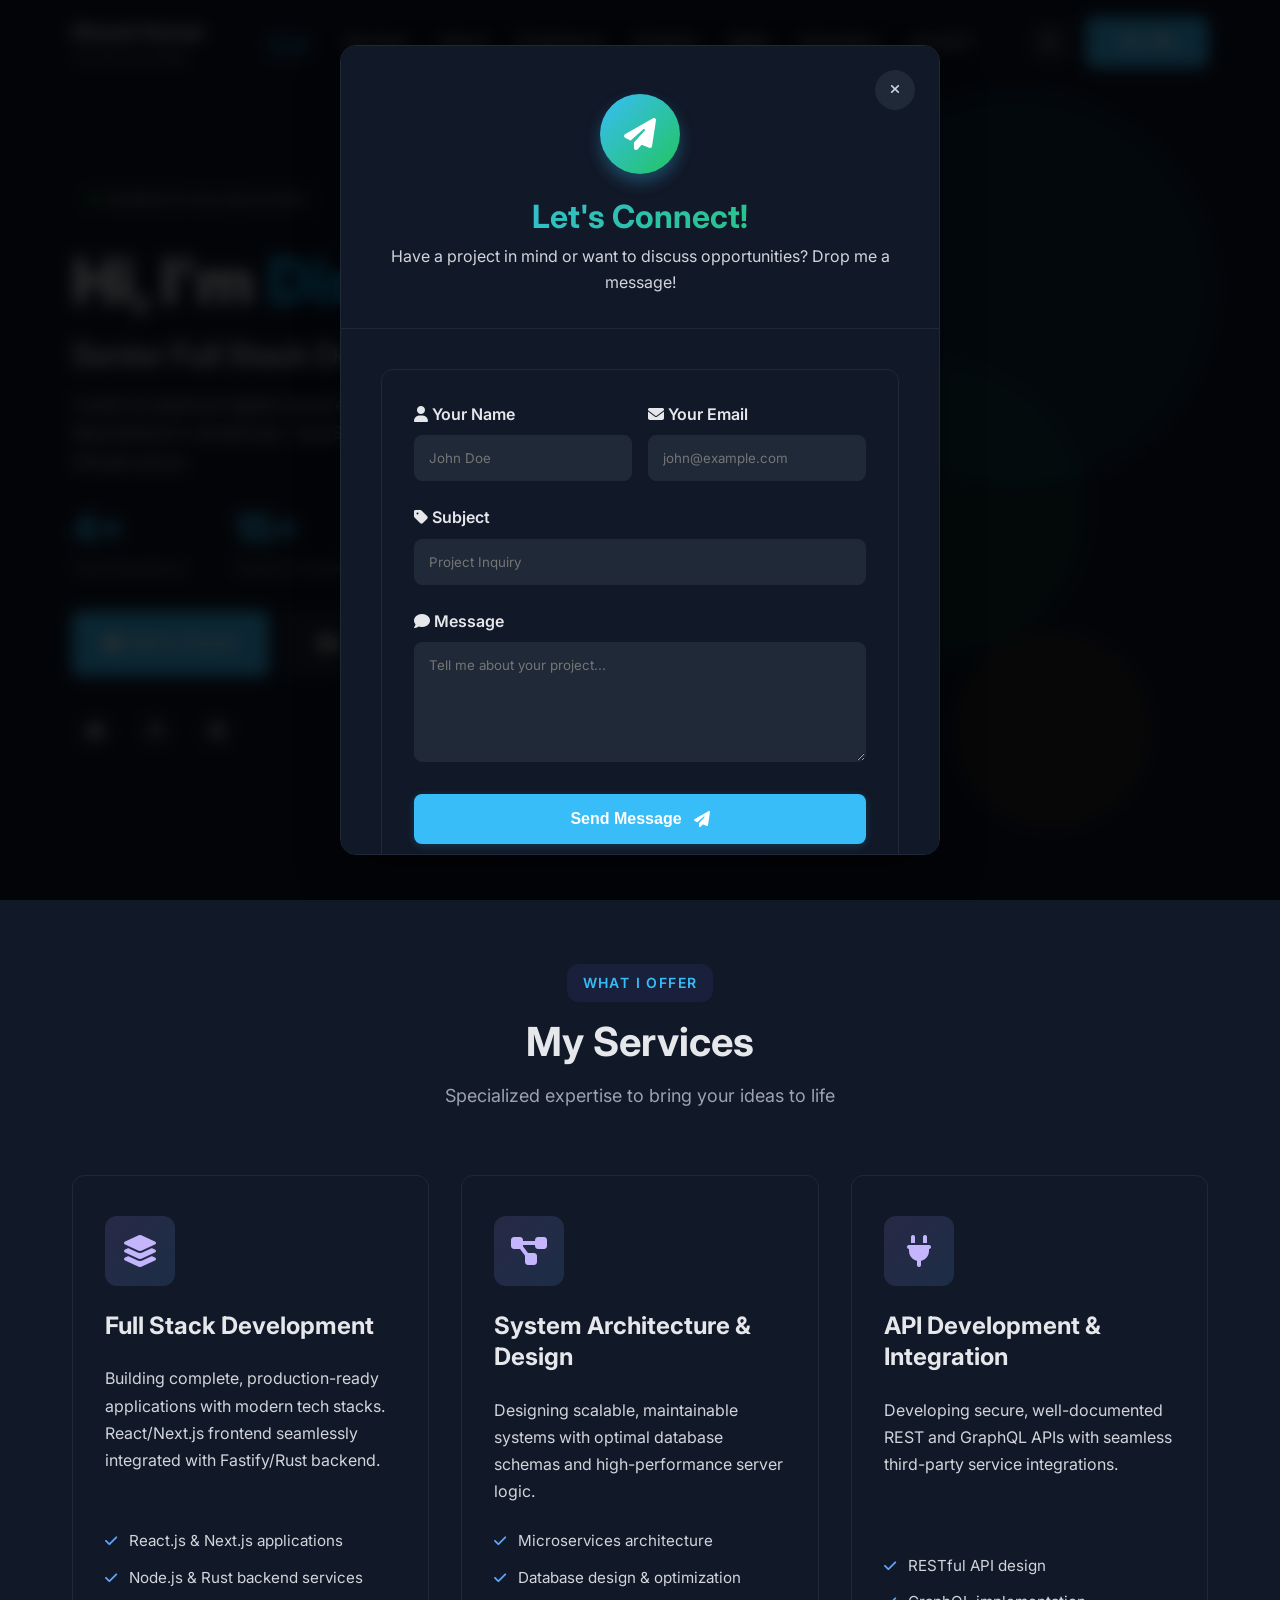
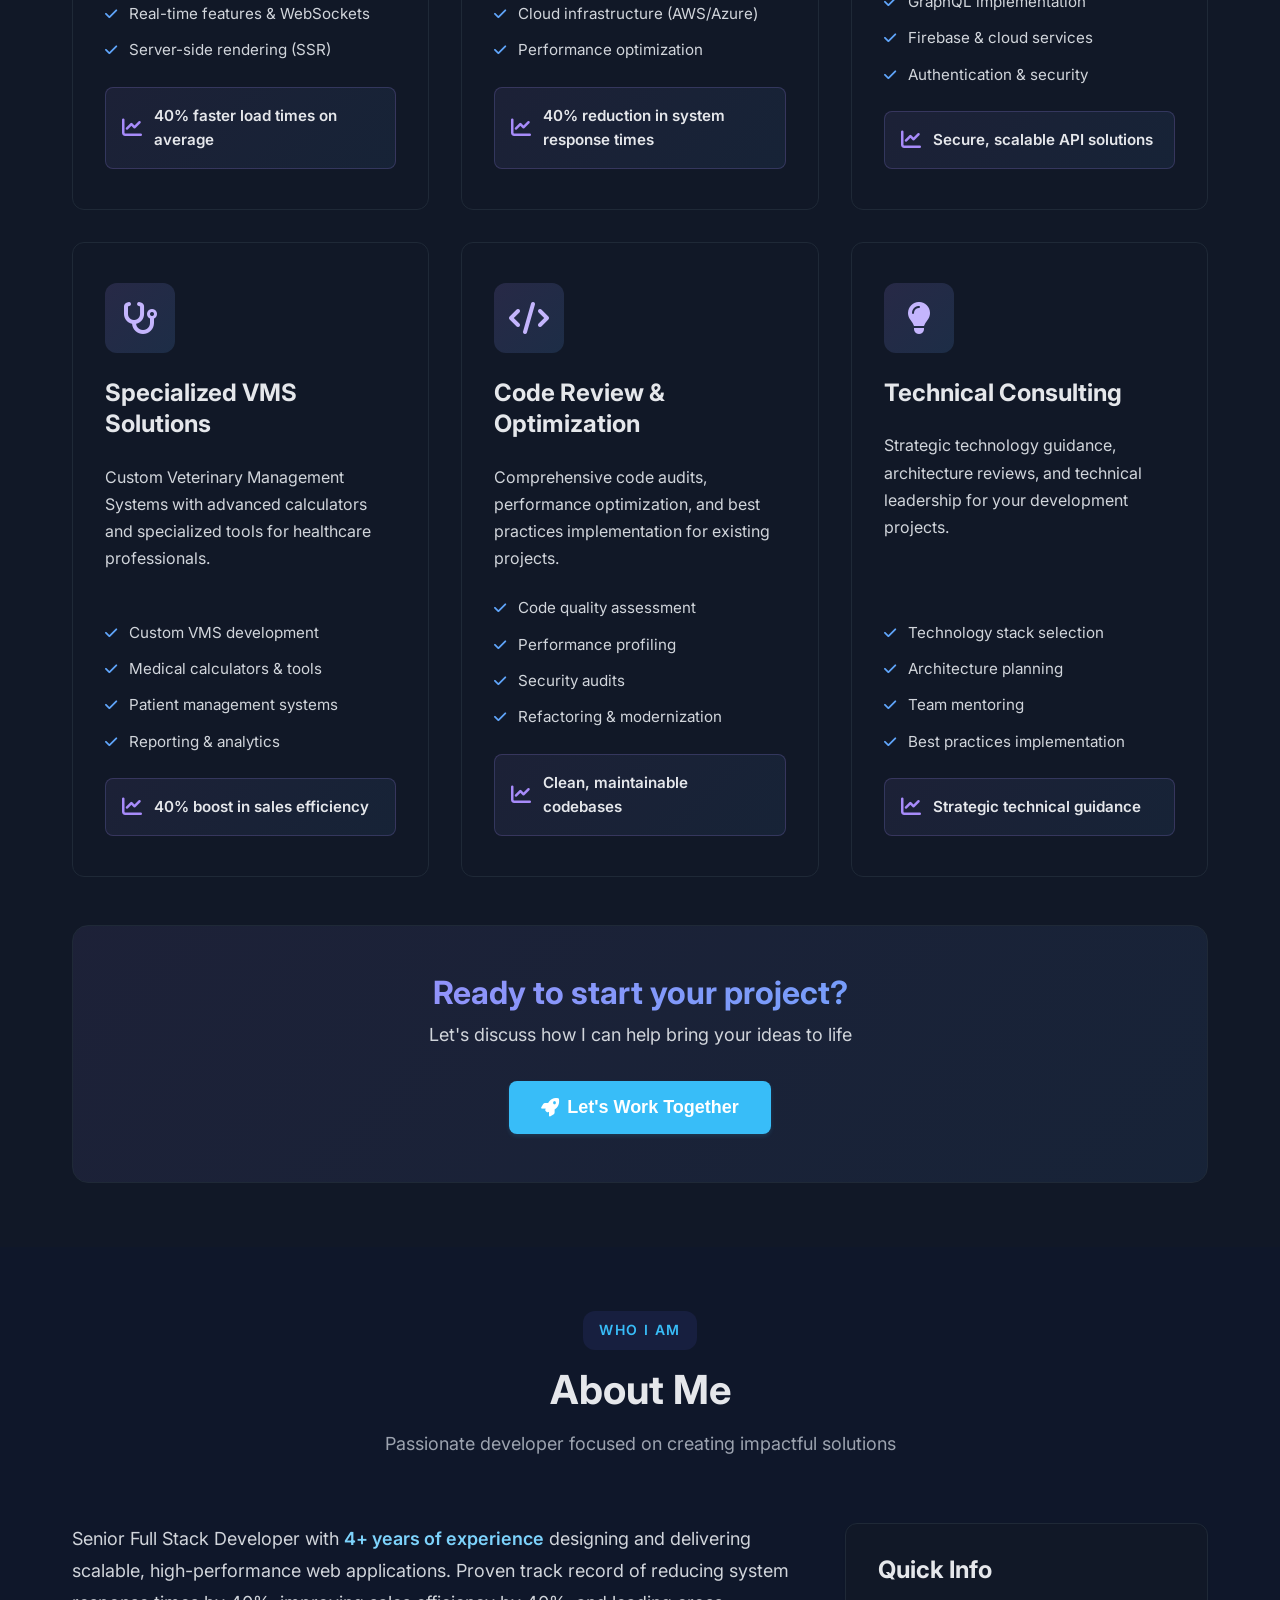
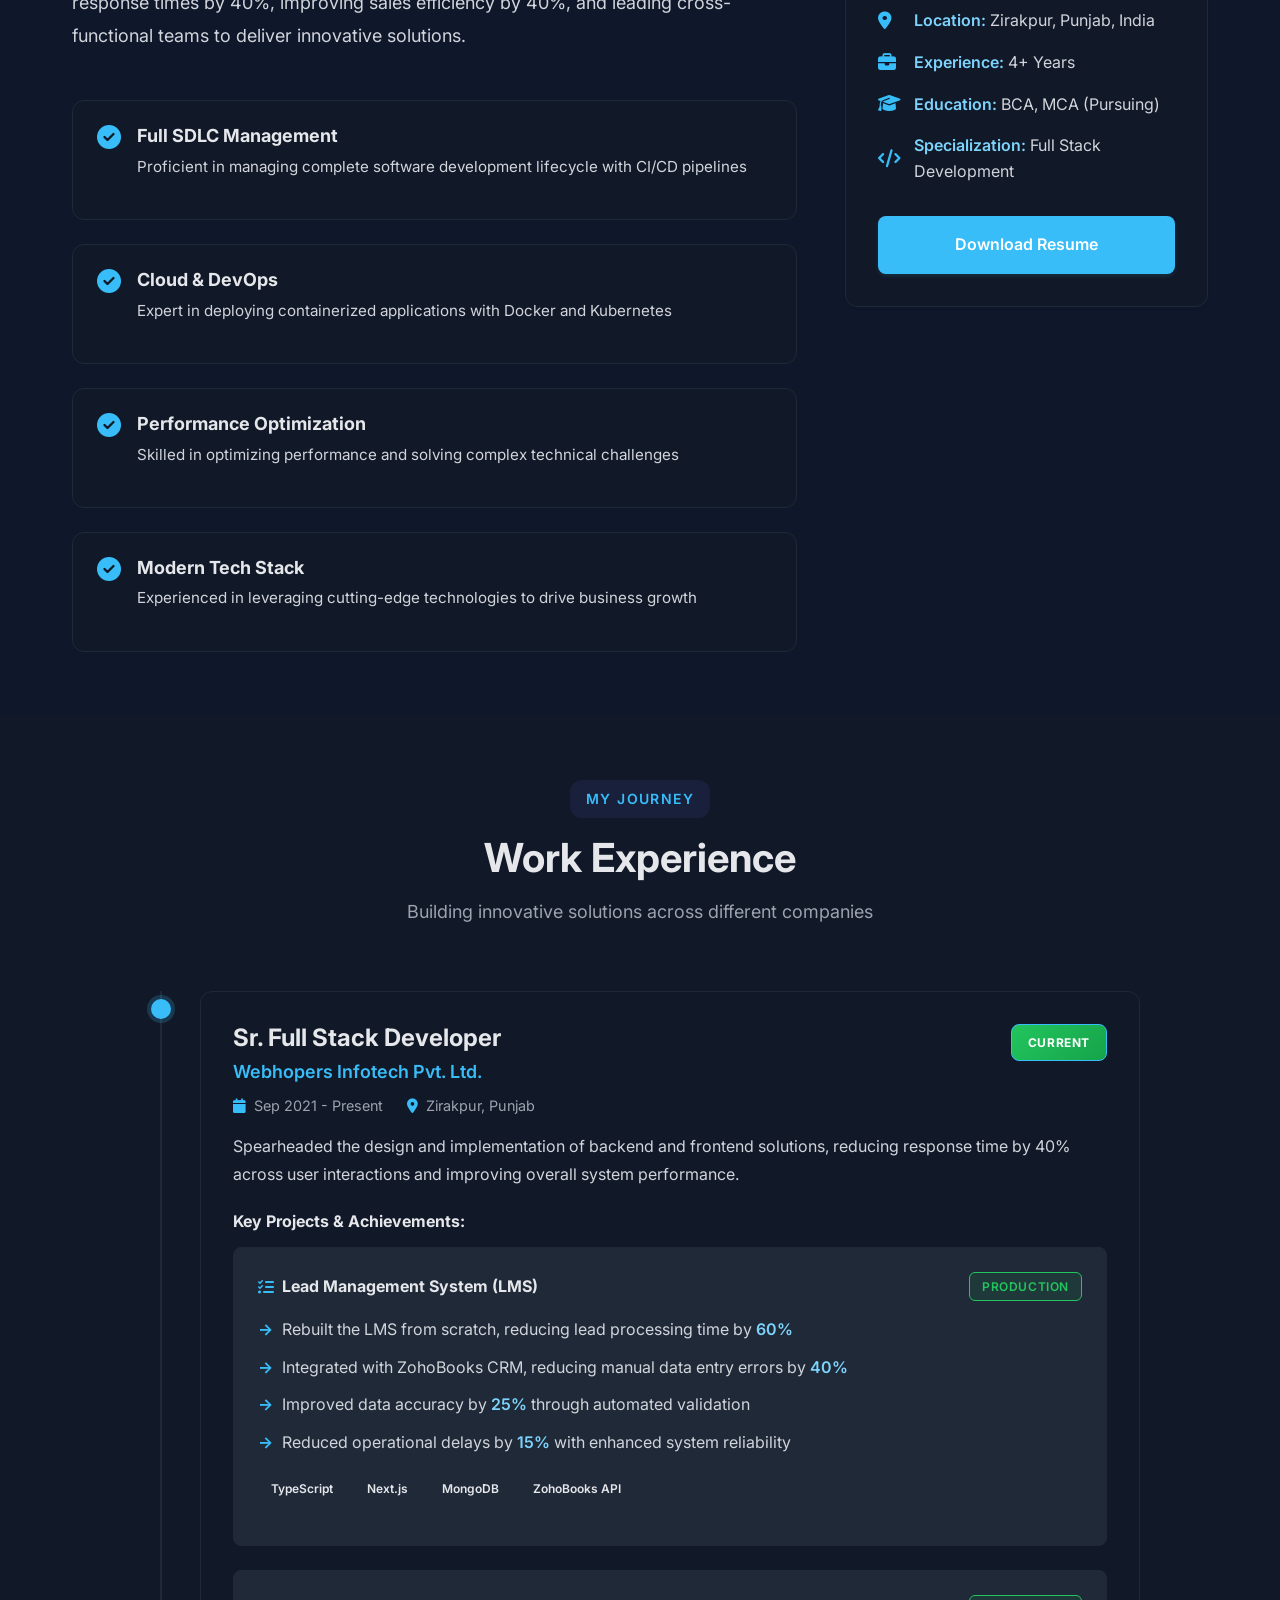
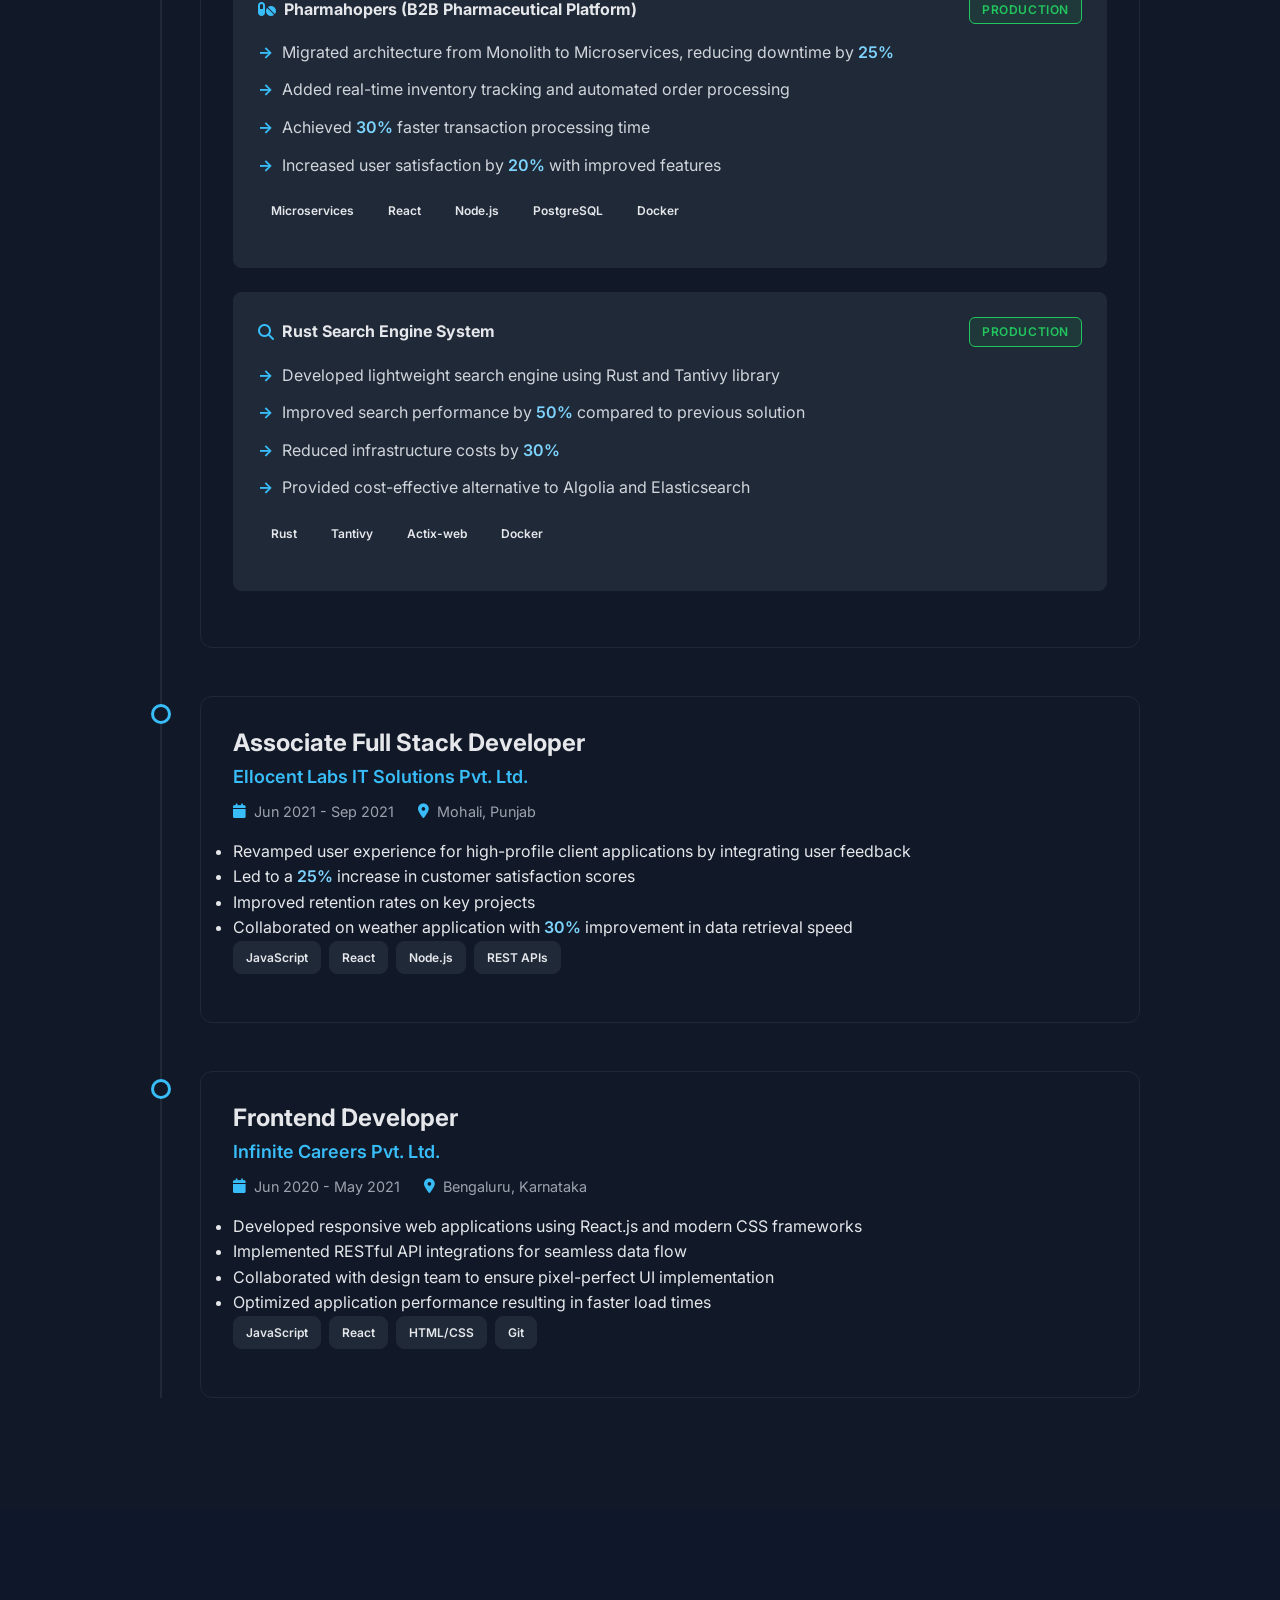
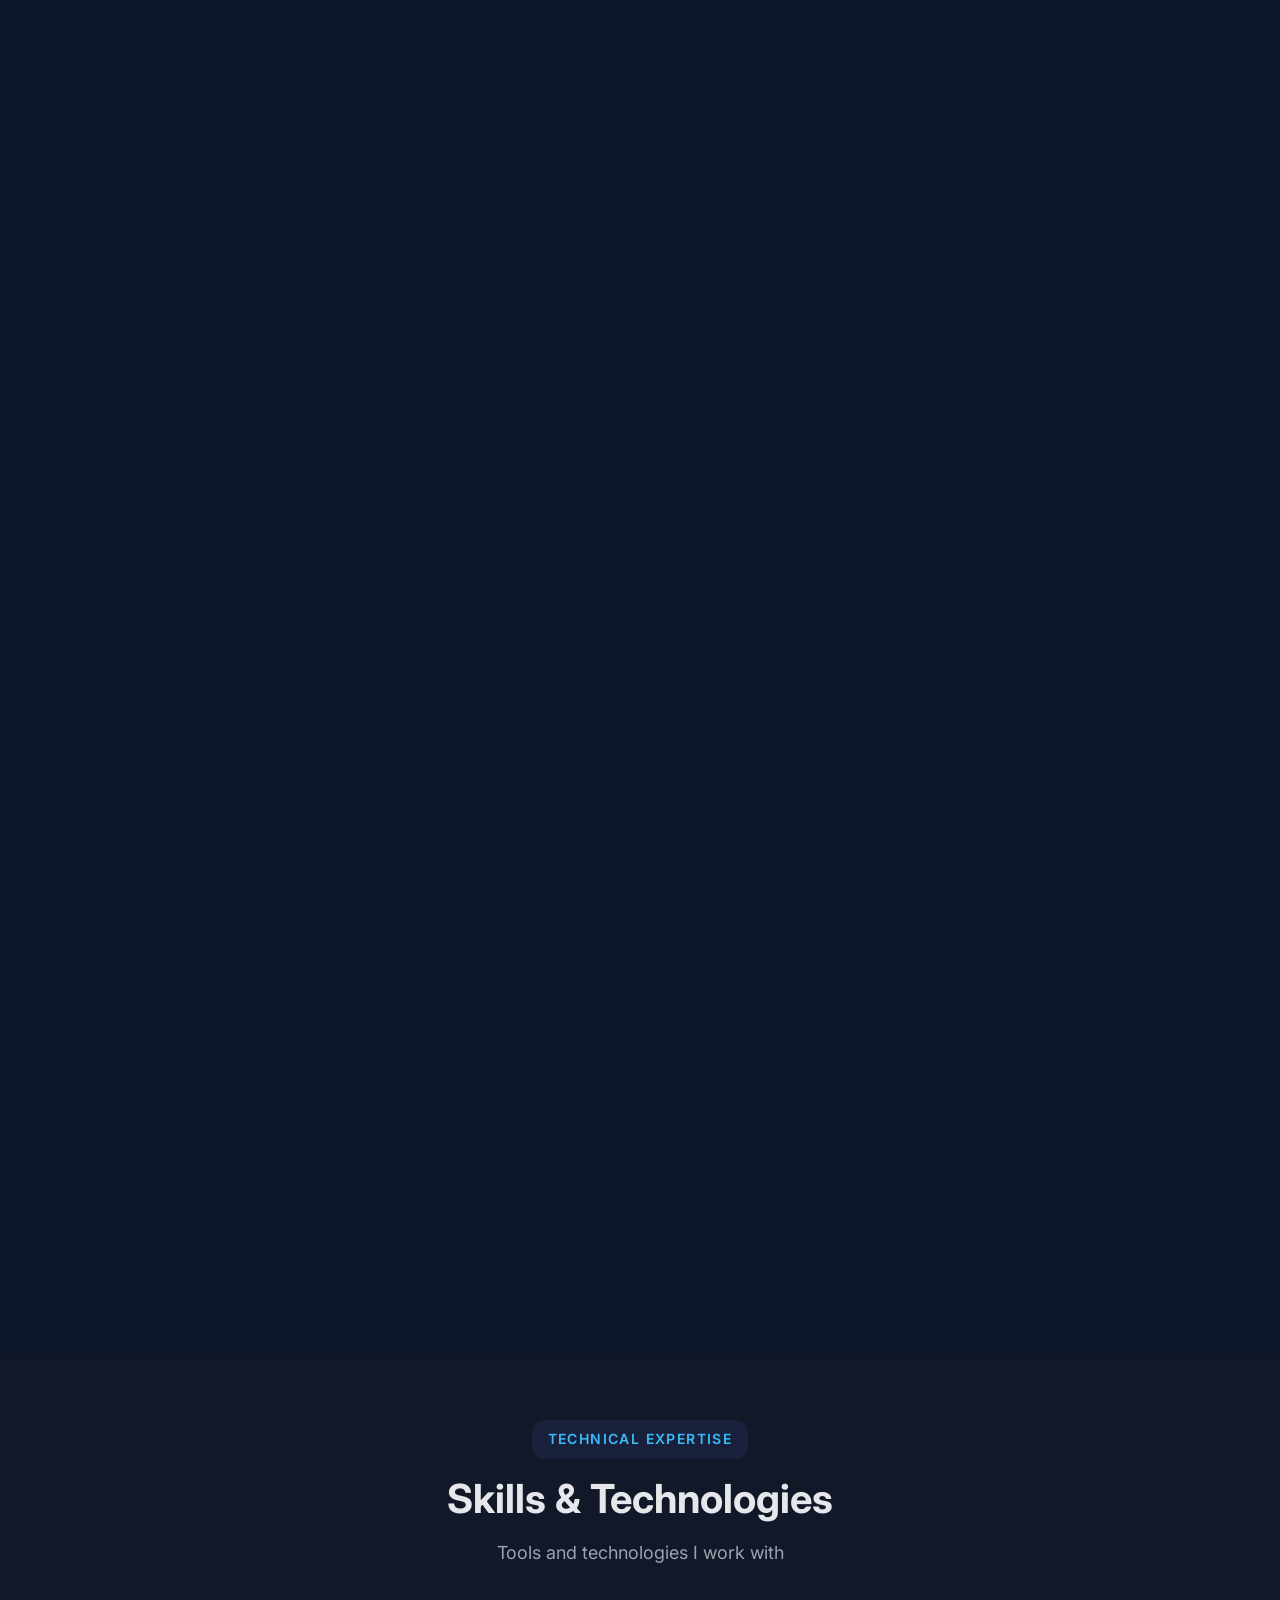
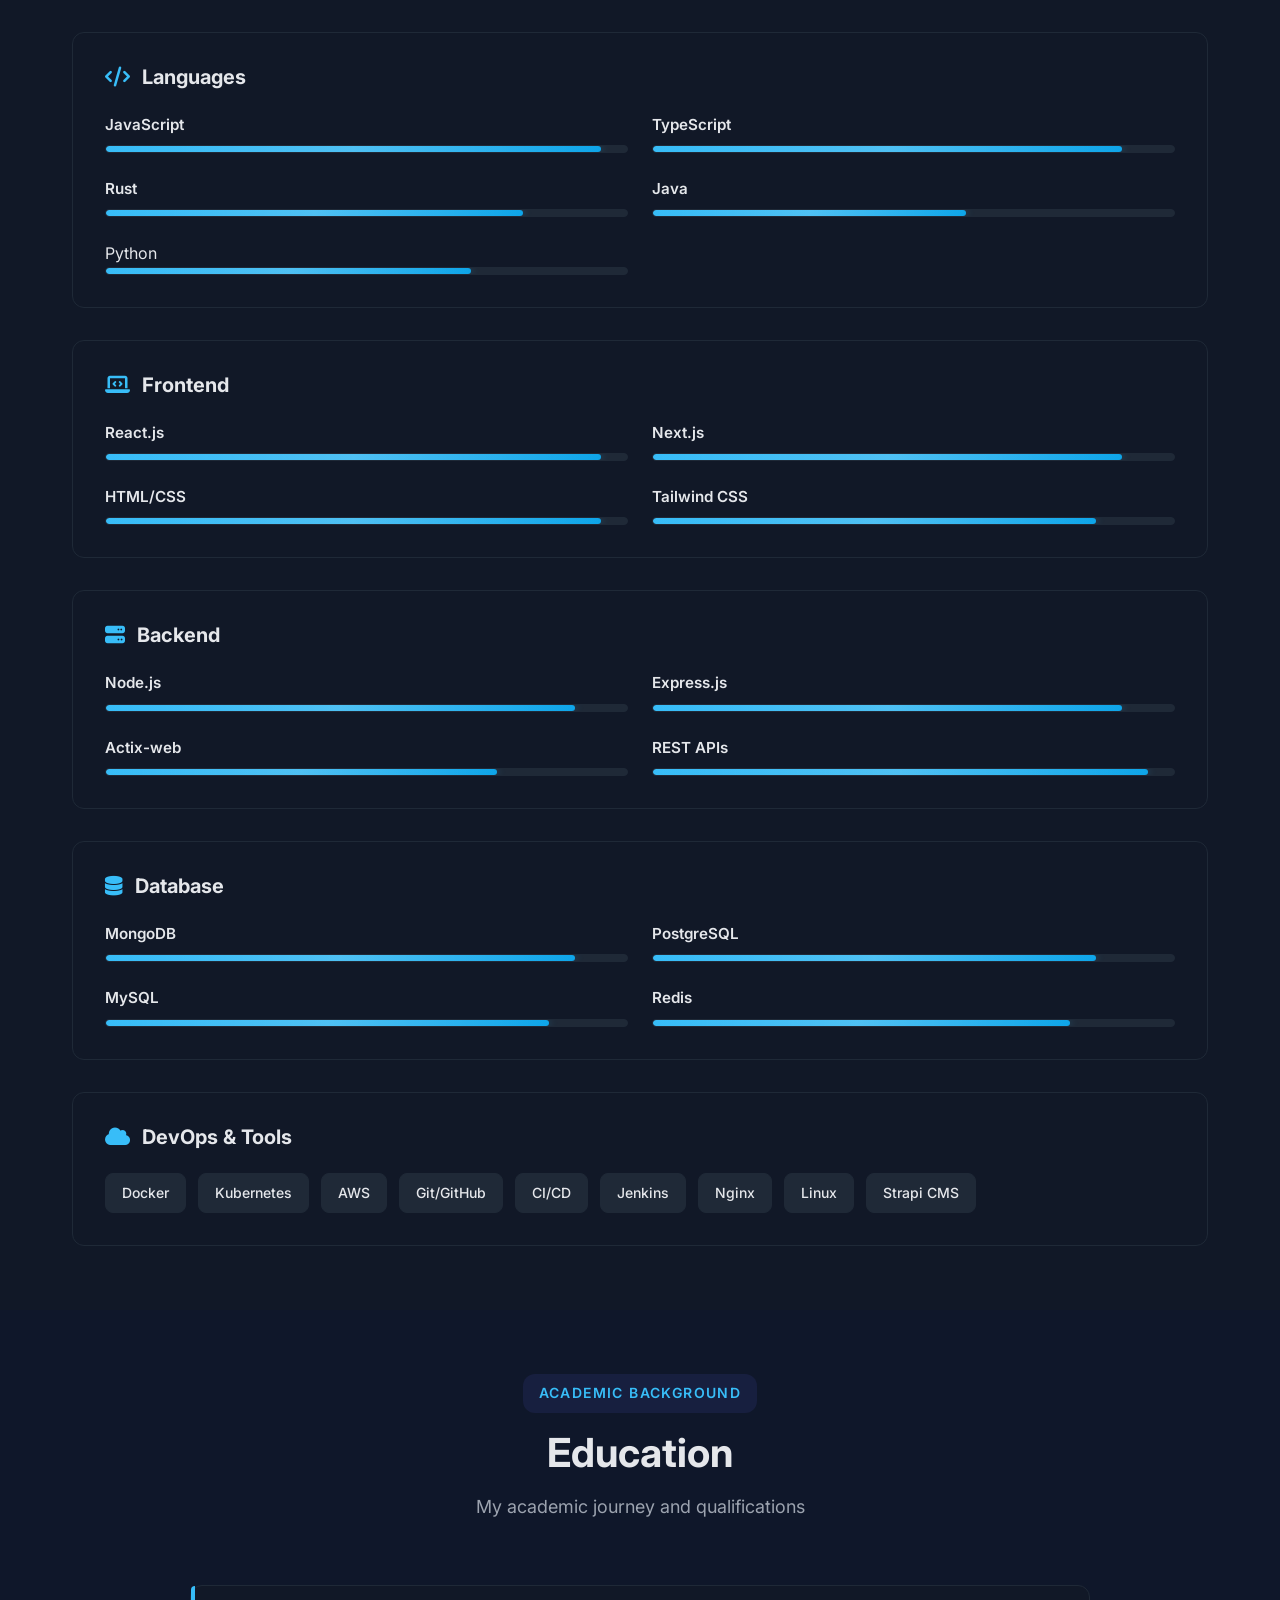
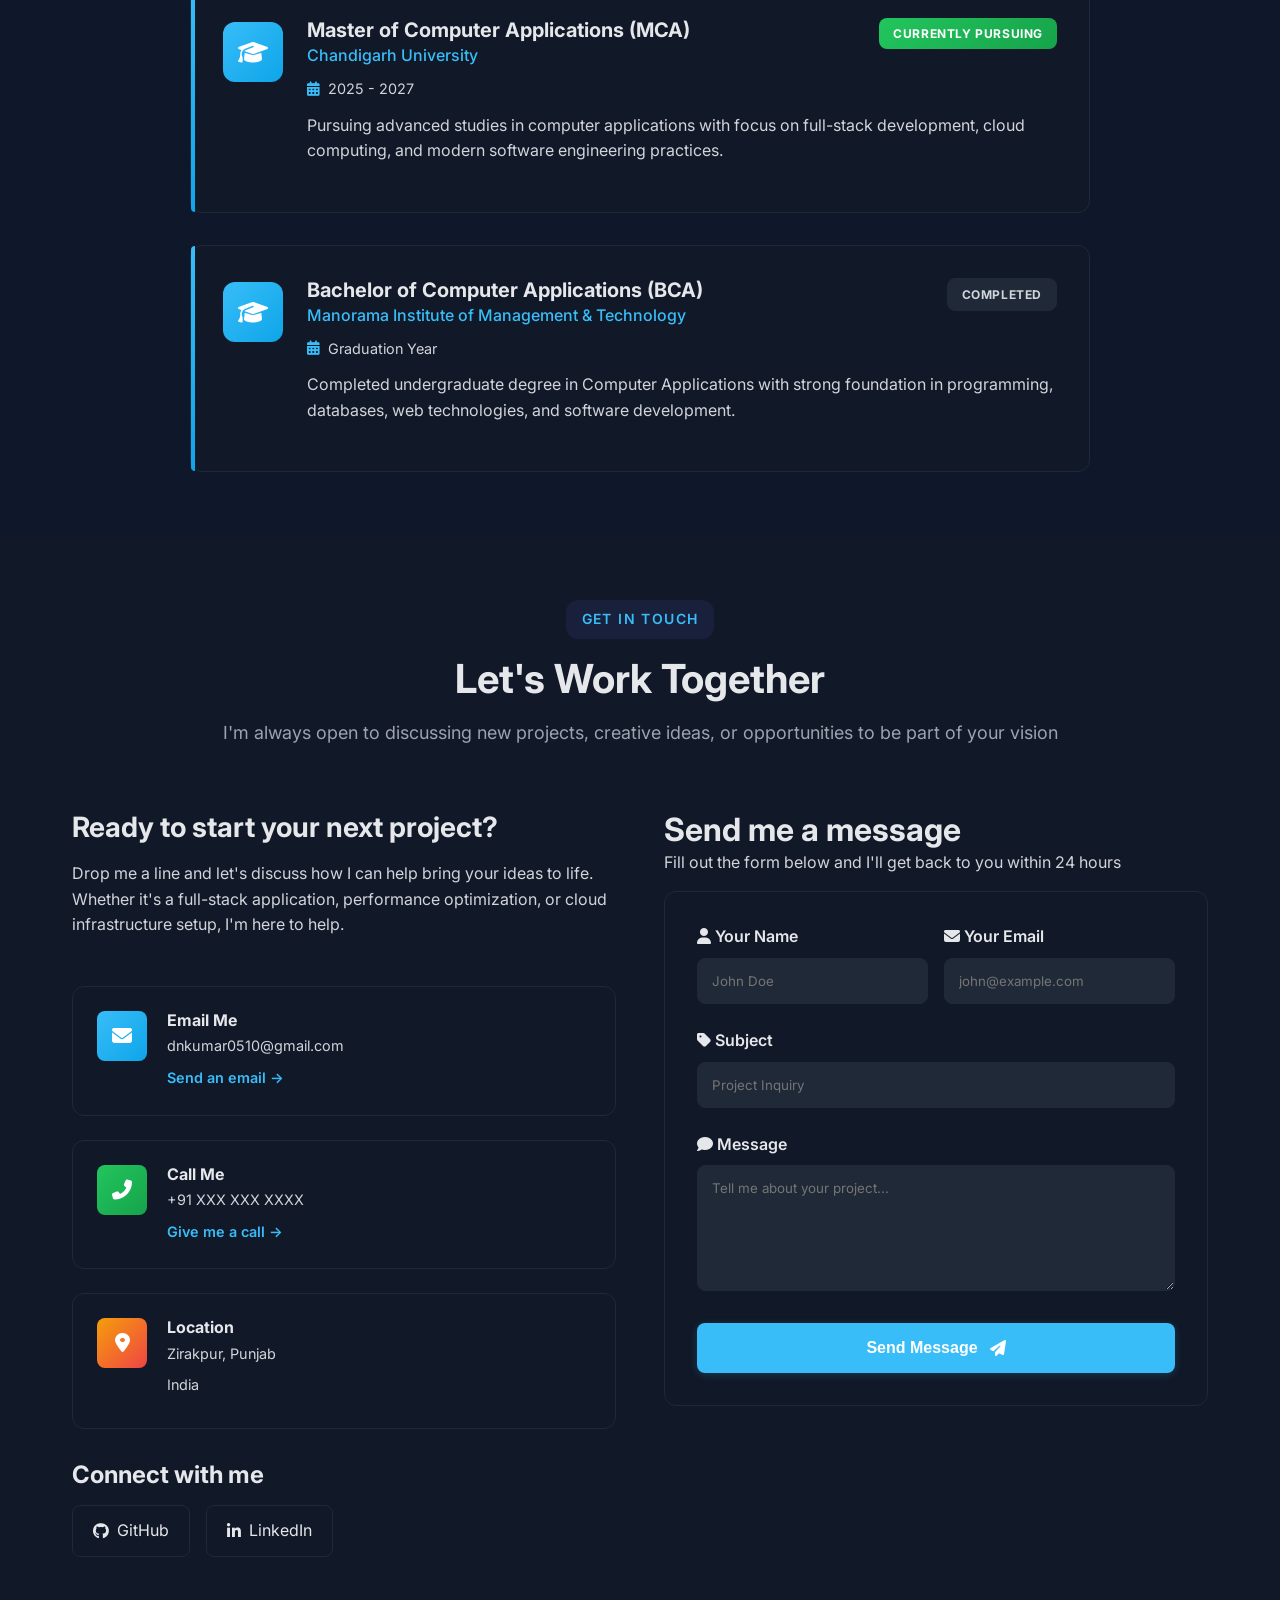
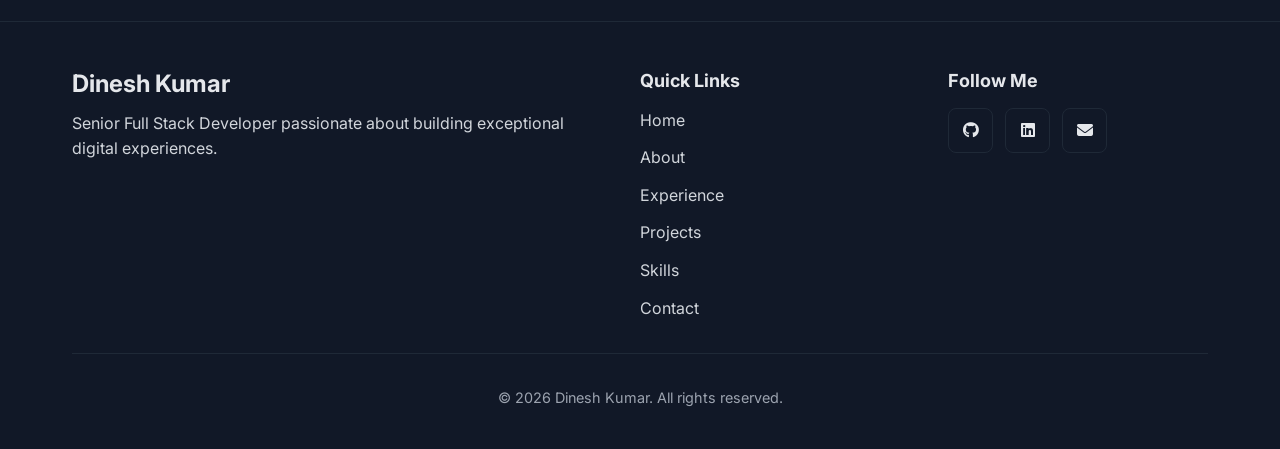
==== commit 56854c9f: "Added service section" ====
--- a/index.html
+++ b/index.html
@@ -15,9 +15,9 @@
     <link rel="stylesheet" href="https://cdnjs.cloudflare.com/ajax/libs/font-awesome/6.5.1/css/all.min.css">
     
     <!-- Custom CSS -->
-    <link rel="stylesheet" href="styles/main.css?v=20">
-    <link rel="stylesheet" href="styles/components.css?v=20">
-    <link rel="stylesheet" href="styles/responsive.css?v=20">
+    <link rel="stylesheet" href="styles/main.css?v=22">
+    <link rel="stylesheet" href="styles/components.css?v=22">
+    <link rel="stylesheet" href="styles/responsive.css?v=22">
 </head>
 <body>
     <!-- Contact Form Popup Modal -->
--- a/styles/components.css
+++ b/styles/components.css
@@ -1961,7 +1961,7 @@
     left: 0;
     right: 0;
     height: 4px;
-    background: linear-gradient(90deg, var(--primary), var(--success));
+    background: linear-gradient(90deg, #a78bfa, #60a5fa);
     transform: scaleX(0);
     transform-origin: left;
     transition: transform 0.3s ease;
@@ -1973,26 +1973,28 @@
 
 .service-card:hover {
     transform: translateY(-8px);
-    box-shadow: 0 12px 24px rgba(56, 189, 248, 0.15);
-    border-color: var(--primary);
+    box-shadow: 0 12px 24px rgba(167, 139, 250, 0.2), 0 8px 16px rgba(96, 165, 250, 0.15);
+    border-color: rgba(167, 139, 250, 0.4);
 }
 
 .service-icon {
     width: 70px;
     height: 70px;
     border-radius: var(--radius-lg);
-    background: linear-gradient(135deg, rgba(56, 189, 248, 0.1), rgba(16, 185, 129, 0.1));
+    background: linear-gradient(135deg, rgba(167, 139, 250, 0.15), rgba(96, 165, 250, 0.15));
     display: flex;
     align-items: center;
     justify-content: center;
     font-size: 2rem;
-    color: var(--primary);
+    color: #c4b5fd;
     transition: all 0.3s ease;
 }
 
 .service-card:hover .service-icon {
     transform: scale(1.1) rotate(5deg);
-    background: linear-gradient(135deg, rgba(56, 189, 248, 0.2), rgba(16, 185, 129, 0.2));
+    background: linear-gradient(135deg, rgba(167, 139, 250, 0.25), rgba(96, 165, 250, 0.25));
+    box-shadow: 0 8px 16px rgba(167, 139, 250, 0.25);
+    color: #a78bfa;
 }
 
 .service-title {
@@ -2028,7 +2030,7 @@
 }
 
 .service-features li i {
-    color: var(--success);
+    color: #60a5fa;
     font-size: 0.875rem;
     flex-shrink: 0;
 }
@@ -2038,14 +2040,14 @@
     align-items: center;
     gap: 0.75rem;
     padding: 1rem;
-    background: var(--bg-tertiary);
+    background: linear-gradient(135deg, rgba(167, 139, 250, 0.08), rgba(96, 165, 250, 0.08));
     border-radius: var(--radius-md);
-    border: 1px solid var(--border);
+    border: 1px solid rgba(167, 139, 250, 0.2);
     margin-top: auto;
 }
 
 .service-outcome i {
-    color: var(--success);
+    color: #a78bfa;
     font-size: 1.25rem;
     flex-shrink: 0;
 }
@@ -2074,7 +2076,7 @@
     left: 0;
     right: 0;
     bottom: 0;
-    background: linear-gradient(135deg, rgba(56, 189, 248, 0.05), rgba(16, 185, 129, 0.05));
+    background: linear-gradient(135deg, rgba(167, 139, 250, 0.08), rgba(96, 165, 250, 0.08));
     z-index: 0;
 }
 
@@ -2082,7 +2084,7 @@
     font-size: 2rem;
     font-weight: 700;
     margin: 0 0 0.5rem 0;
-    background: linear-gradient(135deg, var(--primary), var(--success));
+    background: linear-gradient(135deg, #a78bfa, #60a5fa);
     -webkit-background-clip: text;
     -webkit-text-fill-color: transparent;
     background-clip: text;
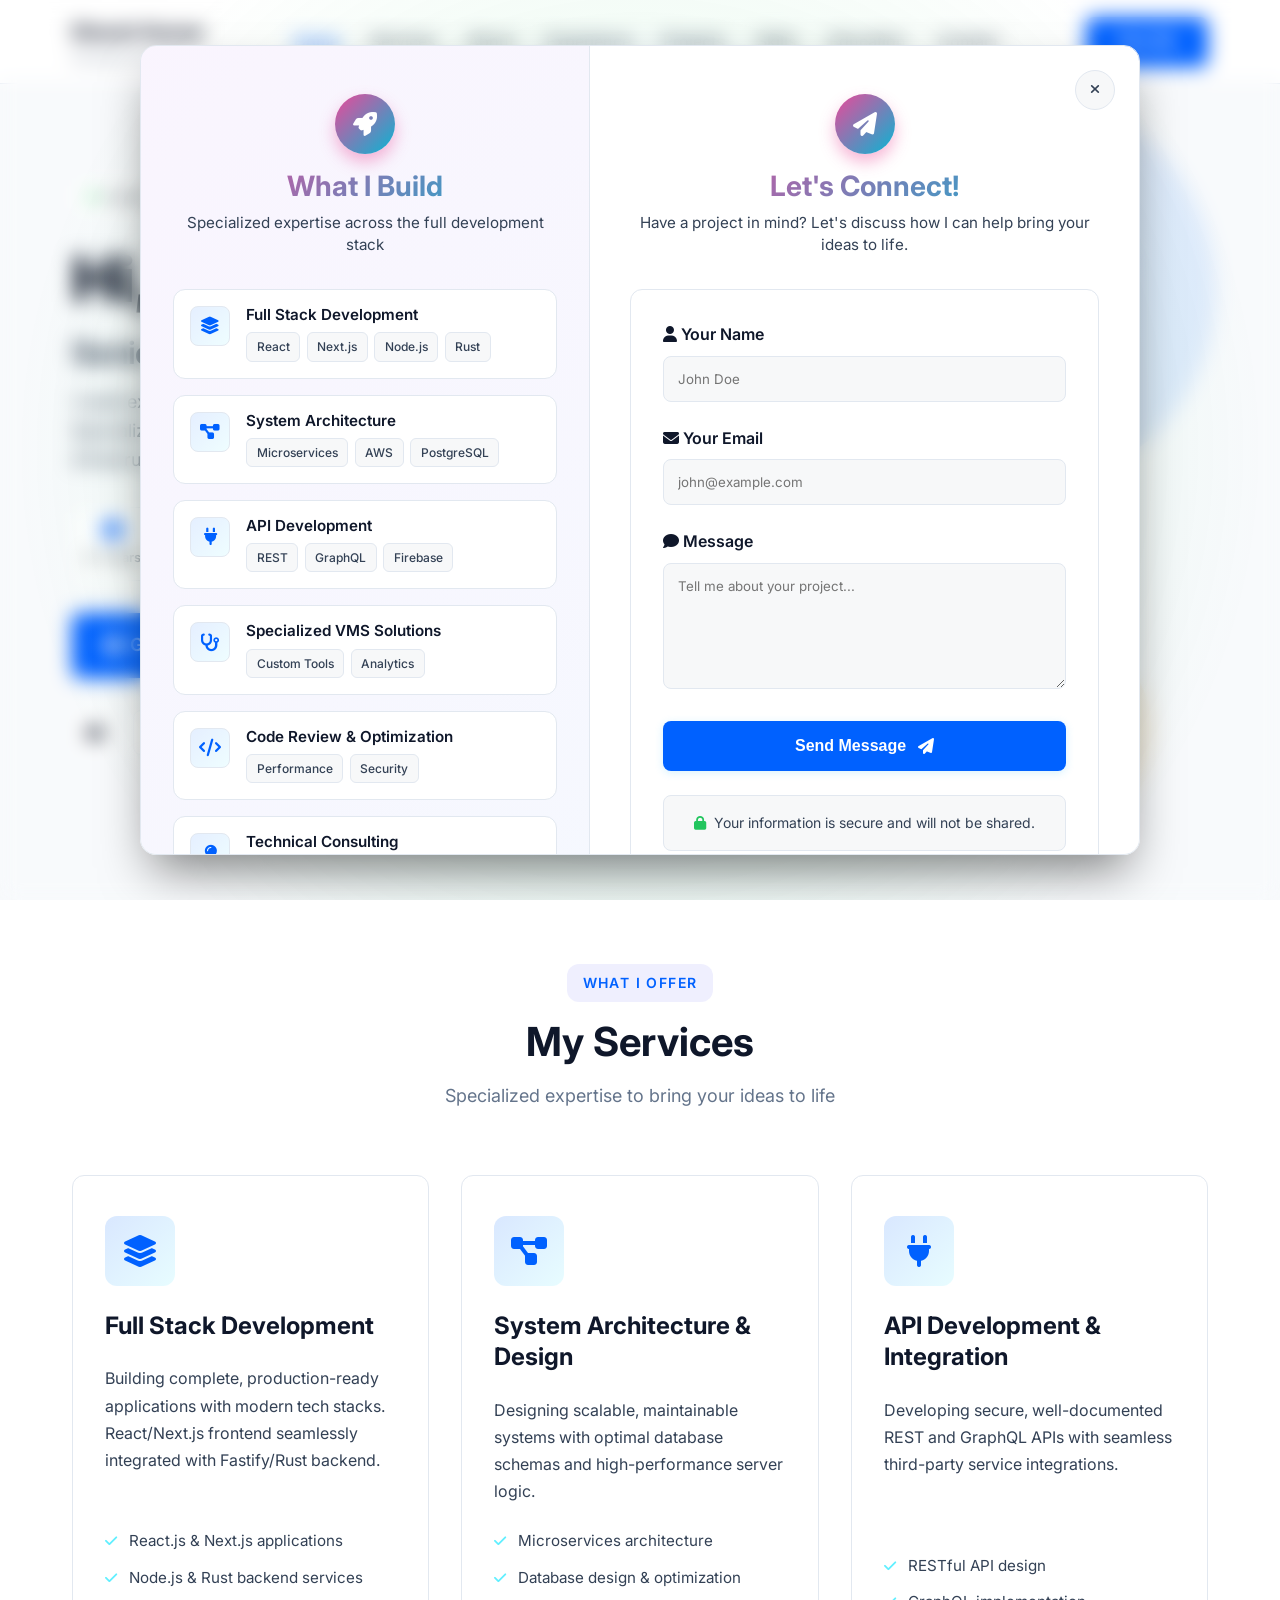
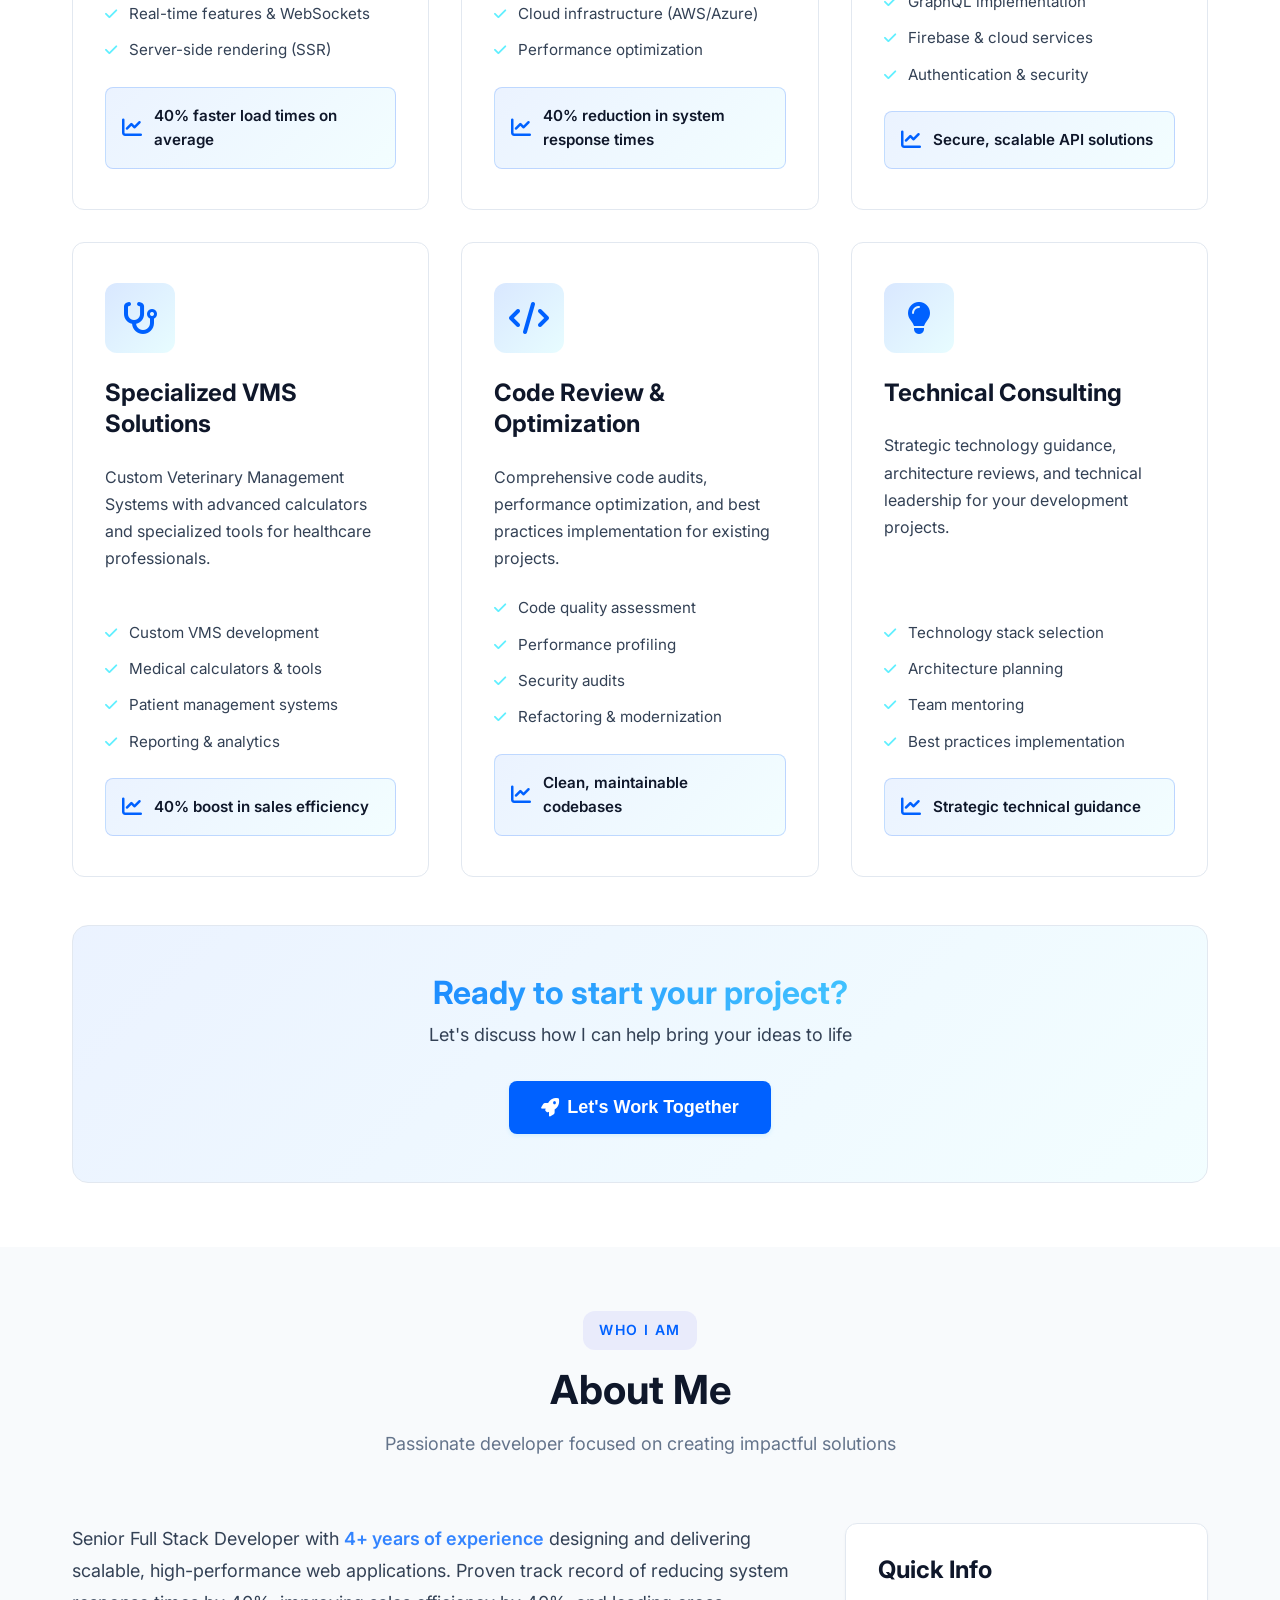
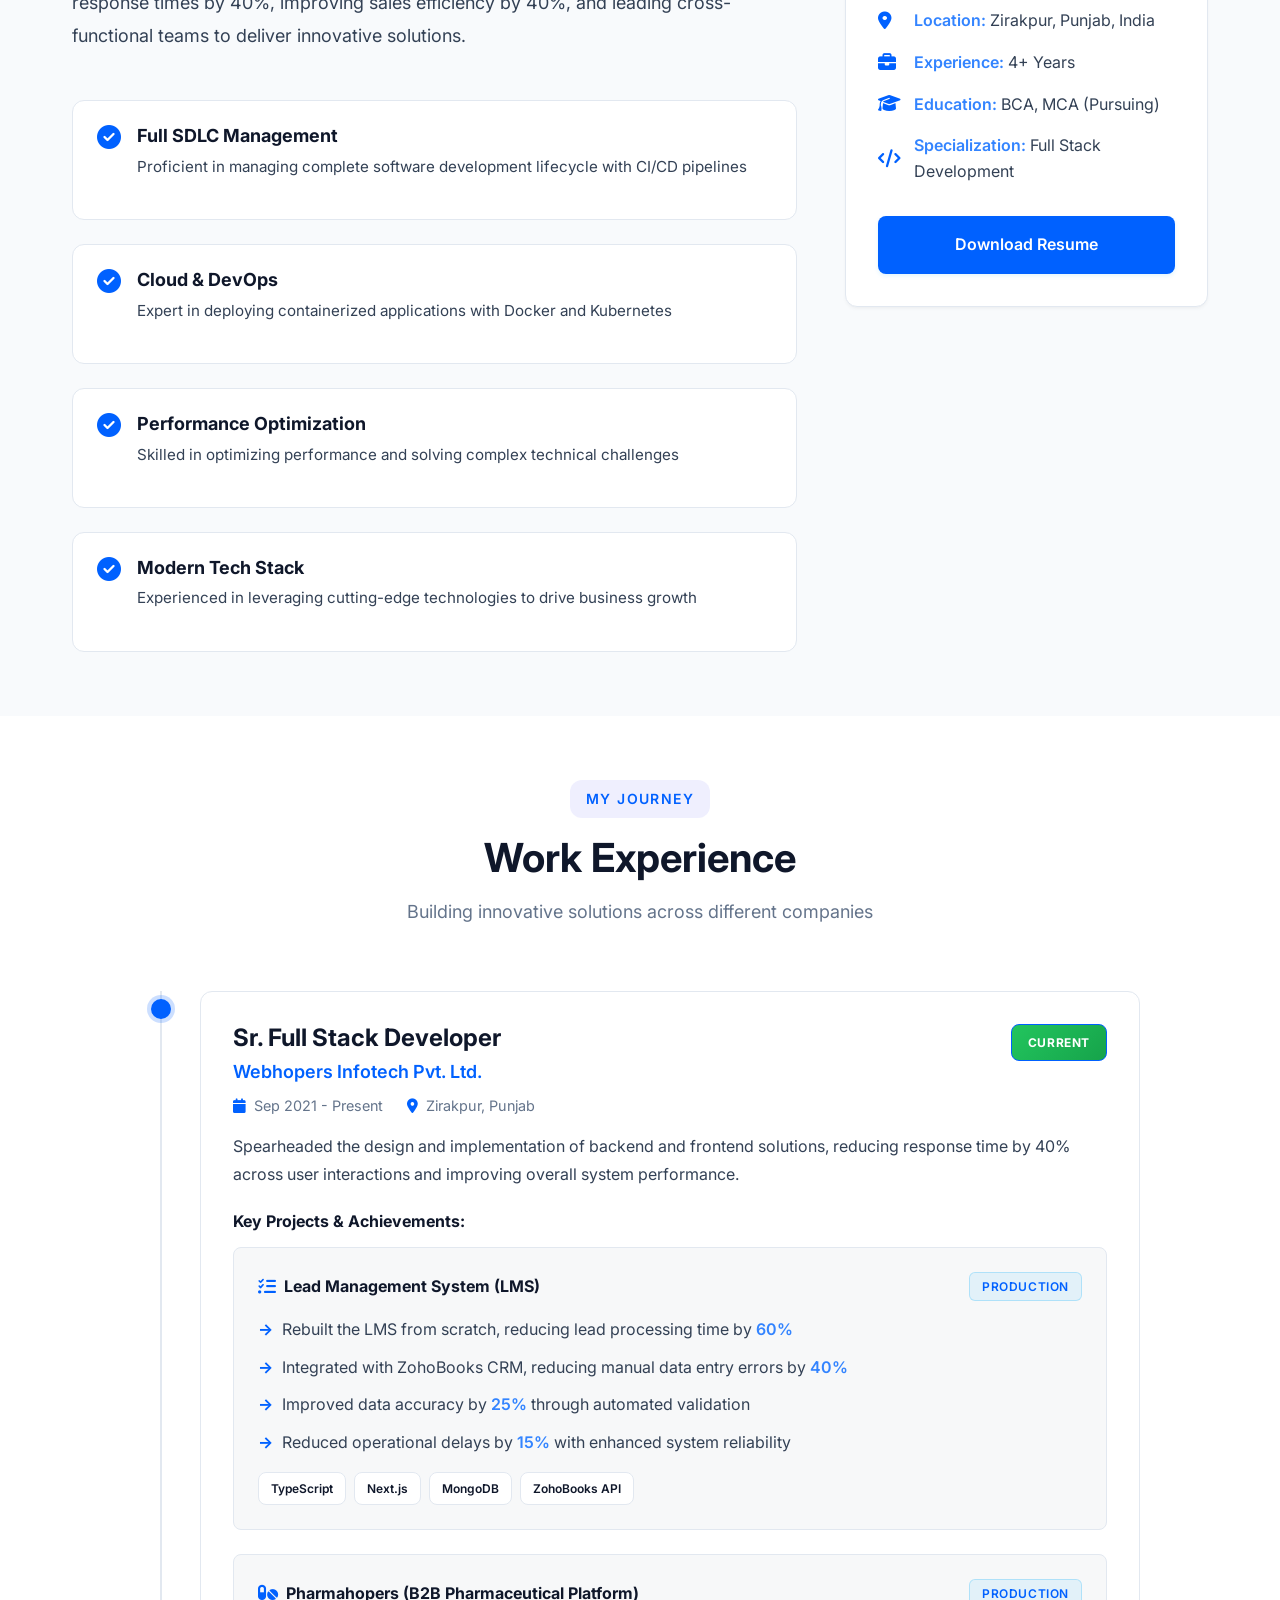
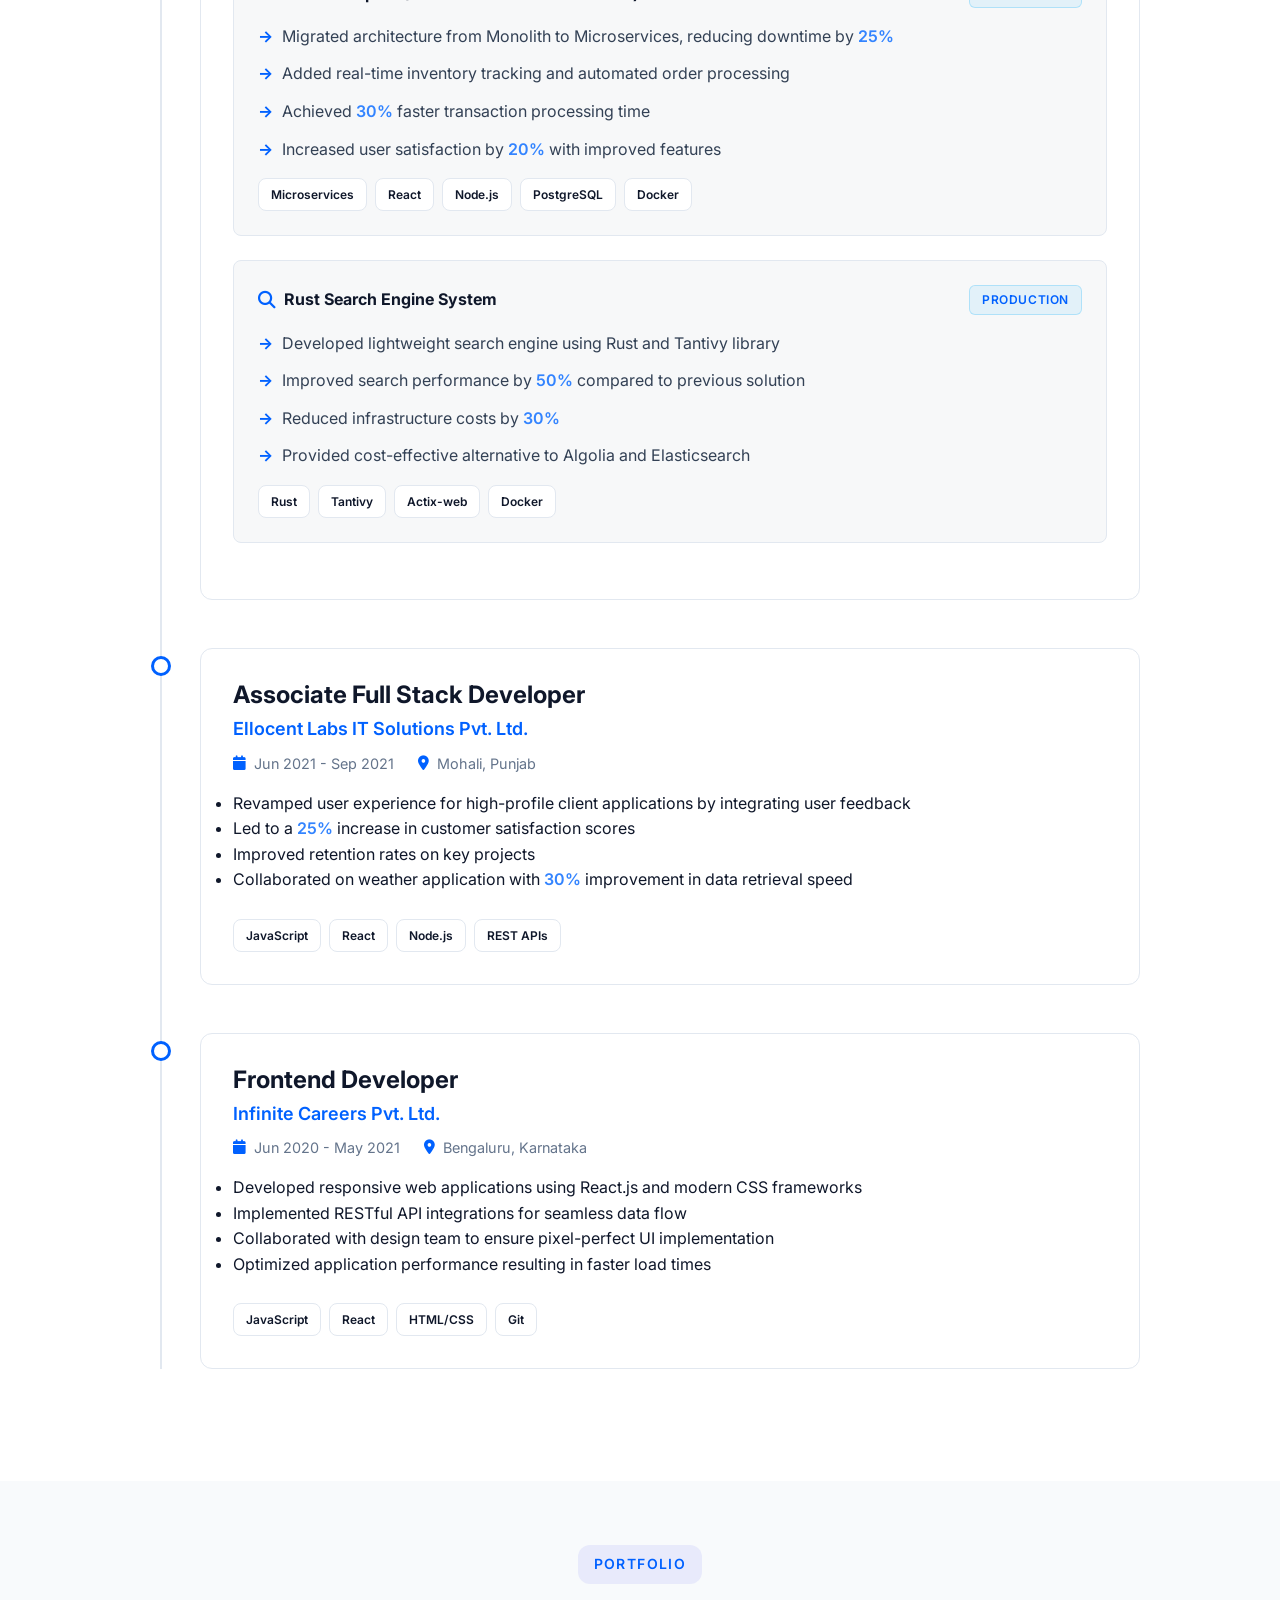
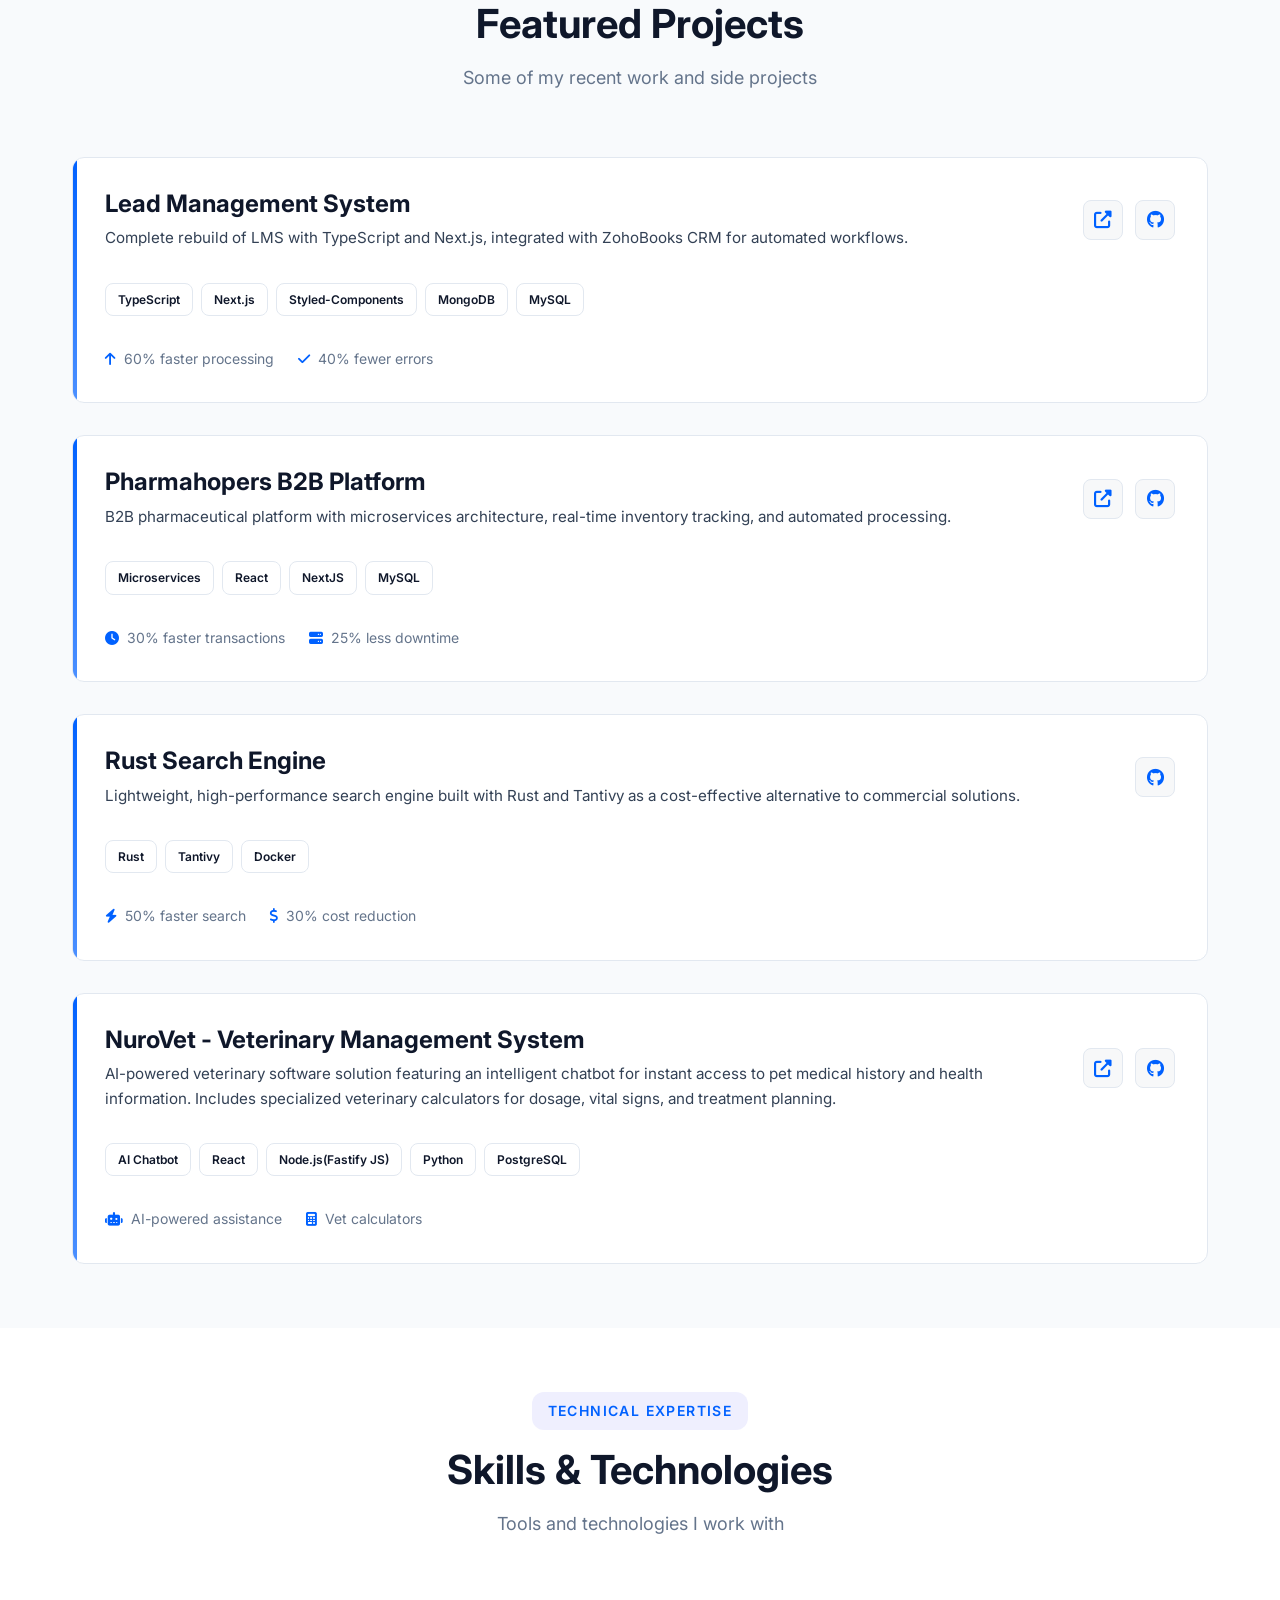
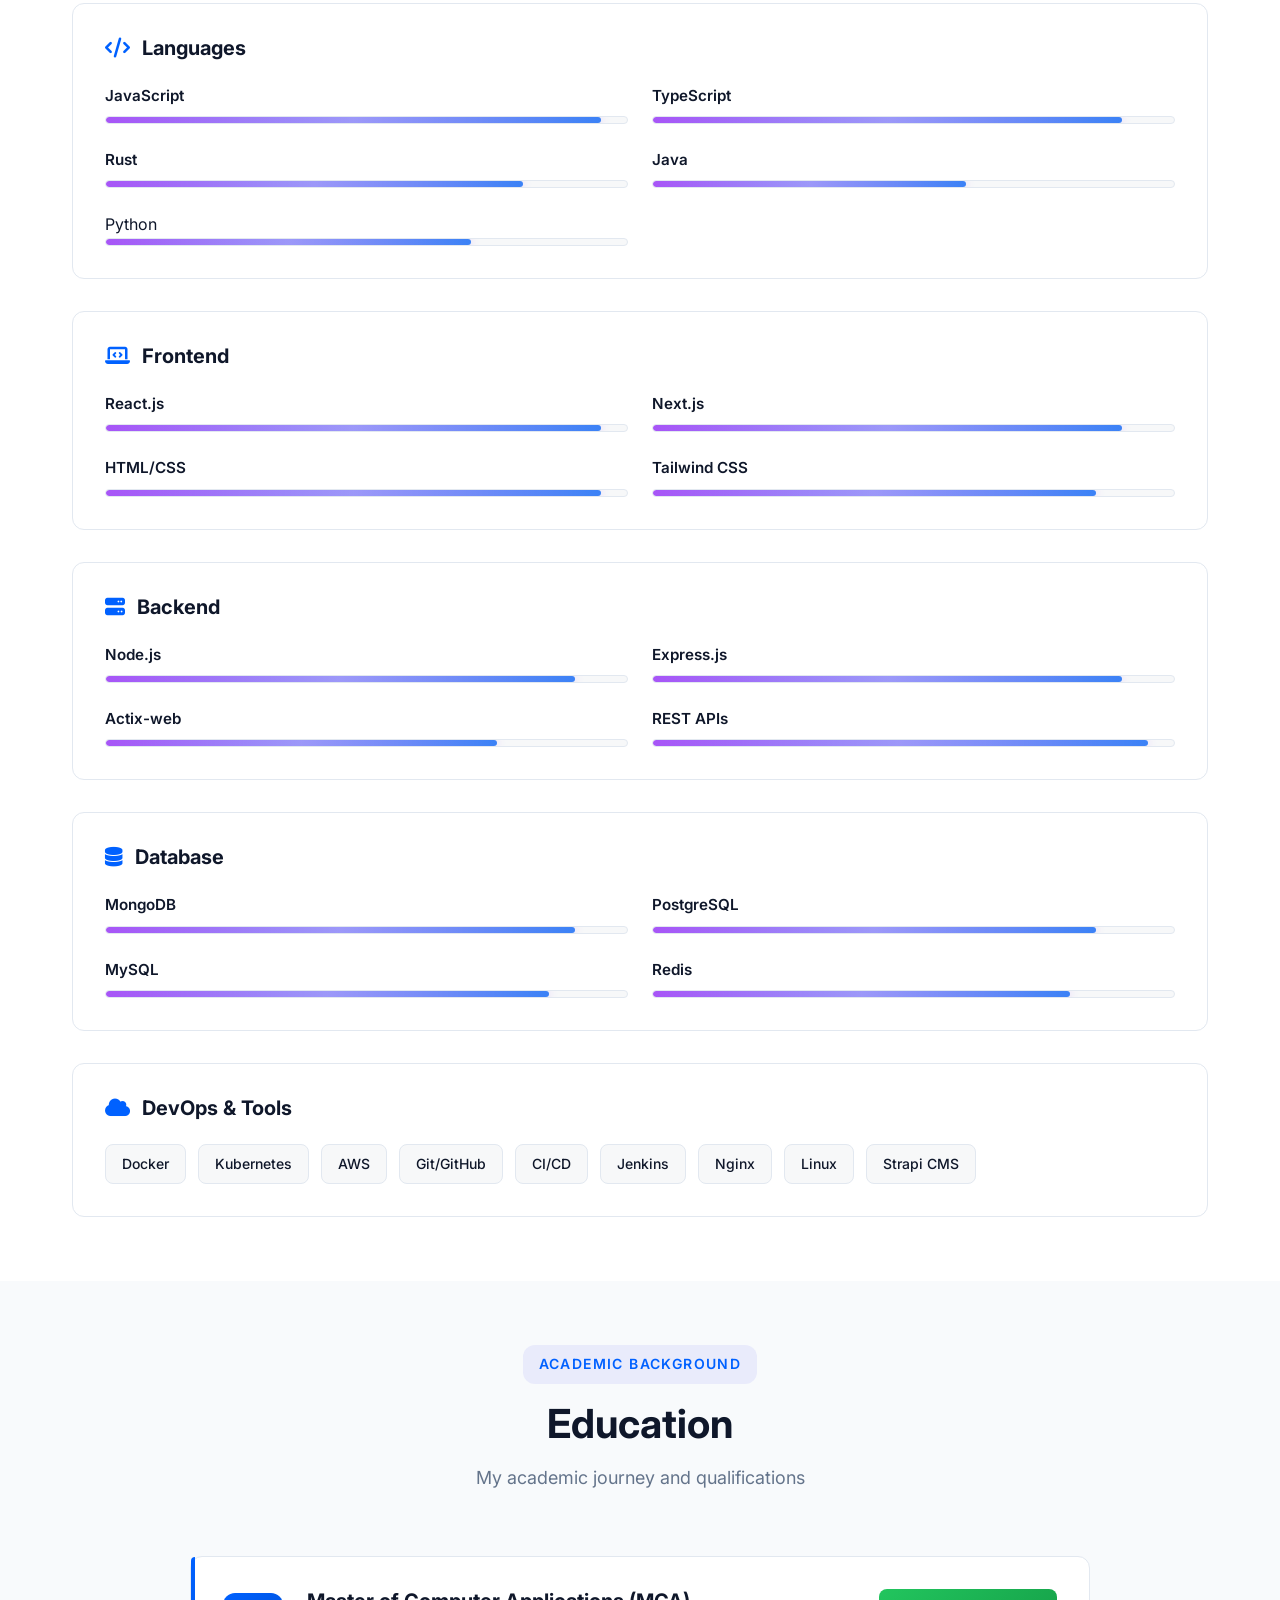
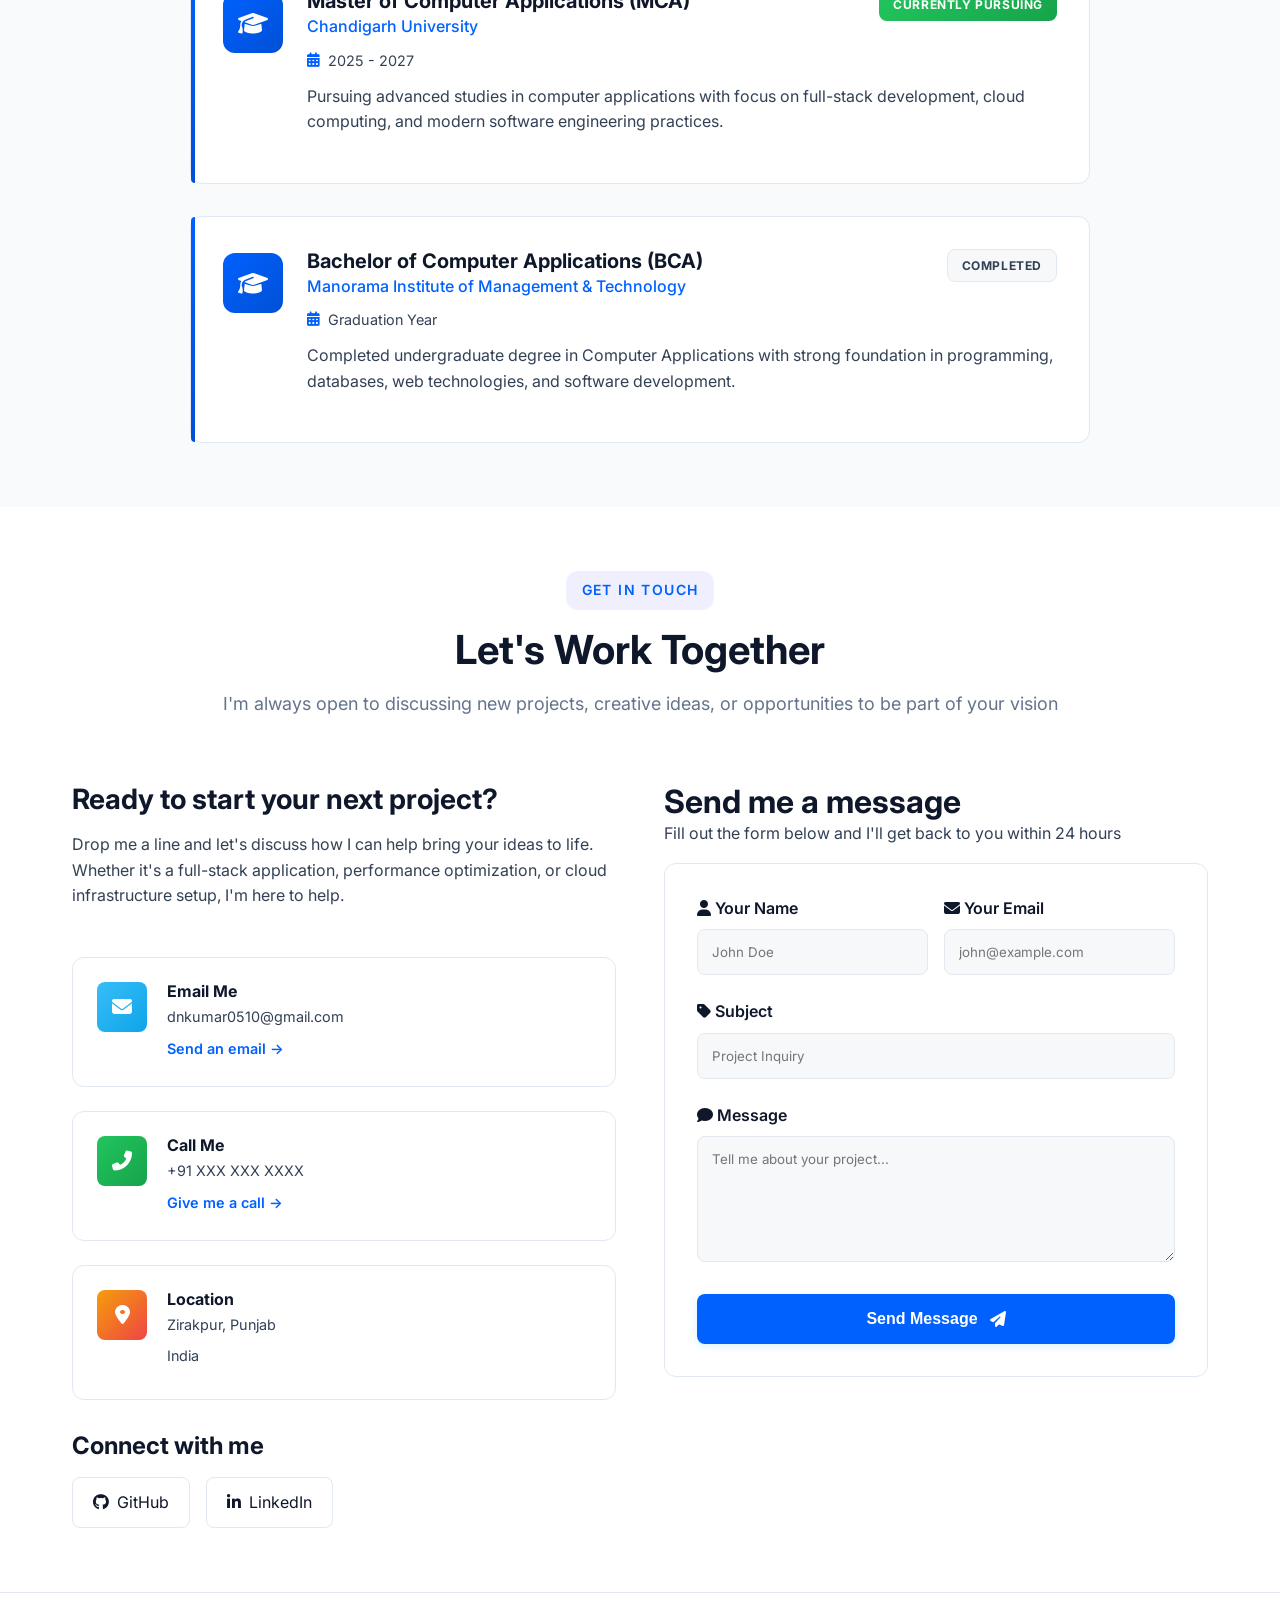
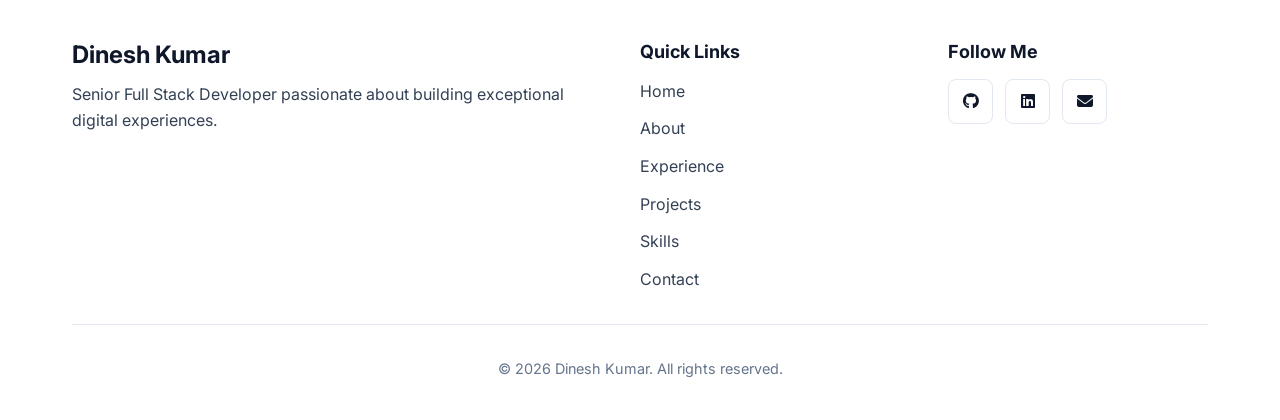
==== commit 267b5426: "Fixed issues" ====
--- a/index.html
+++ b/index.html
@@ -15,9 +15,9 @@
     <link rel="stylesheet" href="https://cdnjs.cloudflare.com/ajax/libs/font-awesome/6.5.1/css/all.min.css">
     
     <!-- Custom CSS -->
-    <link rel="stylesheet" href="styles/main.css?v=22">
-    <link rel="stylesheet" href="styles/components.css?v=22">
-    <link rel="stylesheet" href="styles/responsive.css?v=22">
+    <link rel="stylesheet" href="styles/main.css?v=34">
+    <link rel="stylesheet" href="styles/components.css?v=34">
+    <link rel="stylesheet" href="styles/responsive.css?v=34">
 </head>
 <body>
     <!-- Contact Form Popup Modal -->
@@ -29,17 +29,136 @@
                     <i class="fas fa-times"></i>
                 </button>
                 
-                <div class="modal-header">
-                    <div class="modal-icon">
-                        <i class="fas fa-paper-plane"></i>
-                    </div>
-                    <h2>Let's Connect!</h2>
-                    <p>Have a project in mind or want to discuss opportunities? Drop me a message!</p>
-                </div>
-                
-                <div class="modal-body">
-                    <form class="contact-form" id="contactFormModal">
-                        <div class="form-row">
+                <div class="modal-body-wide">
+                    <!-- Left Zone: Service Showcase -->
+                    <div class="modal-left-zone">
+                        <div class="modal-showcase-header">
+                            <div class="showcase-icon">
+                                <i class="fas fa-rocket"></i>
+                            </div>
+                            <h2>What I Build</h2>
+                            <p>Specialized expertise across the full development stack</p>
+                        </div>
+                        
+                        <div class="services-showcase">
+                            <!-- Full Stack Development -->
+                            <div class="showcase-item">
+                                <div class="showcase-item-icon">
+                                    <i class="fas fa-layer-group"></i>
+                                </div>
+                                <div class="showcase-item-content">
+                                    <h4>Full Stack Development</h4>
+                                    <div class="tech-stack">
+                                        <span class="tech-badge">React</span>
+                                        <span class="tech-badge">Next.js</span>
+                                        <span class="tech-badge">Node.js</span>
+                                        <span class="tech-badge">Rust</span>
+                                    </div>
+                                </div>
+                            </div>
+                            
+                            <!-- System Architecture -->
+                            <div class="showcase-item">
+                                <div class="showcase-item-icon">
+                                    <i class="fas fa-project-diagram"></i>
+                                </div>
+                                <div class="showcase-item-content">
+                                    <h4>System Architecture</h4>
+                                    <div class="tech-stack">
+                                        <span class="tech-badge">Microservices</span>
+                                        <span class="tech-badge">AWS</span>
+                                        <span class="tech-badge">PostgreSQL</span>
+                                    </div>
+                                </div>
+                            </div>
+                            
+                            <!-- API Development -->
+                            <div class="showcase-item">
+                                <div class="showcase-item-icon">
+                                    <i class="fas fa-plug"></i>
+                                </div>
+                                <div class="showcase-item-content">
+                                    <h4>API Development</h4>
+                                    <div class="tech-stack">
+                                        <span class="tech-badge">REST</span>
+                                        <span class="tech-badge">GraphQL</span>
+                                        <span class="tech-badge">Firebase</span>
+                                    </div>
+                                </div>
+                            </div>
+                            
+                            <!-- Specialized Solutions -->
+                            <div class="showcase-item">
+                                <div class="showcase-item-icon">
+                                    <i class="fas fa-stethoscope"></i>
+                                </div>
+                                <div class="showcase-item-content">
+                                    <h4>Specialized VMS Solutions</h4>
+                                    <div class="tech-stack">
+                                        <span class="tech-badge">Custom Tools</span>
+                                        <span class="tech-badge">Analytics</span>
+                                    </div>
+                                </div>
+                            </div>
+                            
+                            <!-- Code Optimization -->
+                            <div class="showcase-item">
+                                <div class="showcase-item-icon">
+                                    <i class="fas fa-code"></i>
+                                </div>
+                                <div class="showcase-item-content">
+                                    <h4>Code Review & Optimization</h4>
+                                    <div class="tech-stack">
+                                        <span class="tech-badge">Performance</span>
+                                        <span class="tech-badge">Security</span>
+                                    </div>
+                                </div>
+                            </div>
+                            
+                            <!-- Technical Consulting -->
+                            <div class="showcase-item">
+                                <div class="showcase-item-icon">
+                                    <i class="fas fa-lightbulb"></i>
+                                </div>
+                                <div class="showcase-item-content">
+                                    <h4>Technical Consulting</h4>
+                                    <div class="tech-stack">
+                                        <span class="tech-badge">Strategy</span>
+                                        <span class="tech-badge">Mentoring</span>
+                                    </div>
+                                </div>
+                            </div>
+                        </div>
+                        
+                        <div class="showcase-footer">
+                            <div class="stats-grid">
+                                <div class="stat-item">
+                                    <i class="fas fa-briefcase"></i>
+                                    <span>4+ Years</span>
+                                </div>
+                                <div class="stat-item">
+                                    <i class="fas fa-code"></i>
+                                    <span>15+ Projects</span>
+                                </div>
+                                <div class="stat-item">
+                                    <i class="fas fa-smile"></i>
+                                    <span>Happy Clients</span>
+                                </div>
+                            </div>
+                        </div>
+                    </div>
+                    
+                    <!-- Right Zone: Contact Form -->
+                    <div class="modal-right-zone">
+                        <div class="modal-form-header">
+                            <div class="form-header-icon">
+                                <i class="fas fa-paper-plane"></i>
+                            </div>
+                            <h2>Let's Connect!</h2>
+                            <p>Have a project in mind? Let's discuss how I can help bring your ideas to life.</p>
+                        </div>
+                        
+                        <form class="contact-form" id="contactFormModal">
                             <div class="form-group">
                                 <label for="modal-name">
                                     <i class="fas fa-user"></i>
@@ -47,6 +166,7 @@
                                 </label>
                                 <input type="text" id="modal-name" name="name" placeholder="John Doe" required>
                             </div>
+                            
                             <div class="form-group">
                                 <label for="modal-email">
                                     <i class="fas fa-envelope"></i>
@@ -54,34 +174,26 @@
                                 </label>
                                 <input type="email" id="modal-email" name="email" placeholder="john@example.com" required>
                             </div>
-                        </div>
-                        
-                        <div class="form-group">
-                            <label for="modal-subject">
-                                <i class="fas fa-tag"></i>
-                                Subject
-                            </label>
-                            <input type="text" id="modal-subject" name="subject" placeholder="Project Inquiry" required>
-                        </div>
-                        
-                        <div class="form-group">
-                            <label for="modal-message">
-                                <i class="fas fa-comment"></i>
-                                Message
-                            </label>
-                            <textarea id="modal-message" name="message" rows="5" placeholder="Tell me about your project..." required></textarea>
-                        </div>
-                        
-                        <button type="submit" class="btn-submit">
-                            <span>Send Message</span>
-                            <i class="fas fa-paper-plane"></i>
-                        </button>
-                        
-                        <p class="modal-note">
-                            <i class="fas fa-lock"></i>
-                            Your information is secure and will not be shared.
-                        </p>
-                    </form>
+                            
+                            <div class="form-group">
+                                <label for="modal-message">
+                                    <i class="fas fa-comment"></i>
+                                    Message
+                                </label>
+                                <textarea id="modal-message" name="message" rows="6" placeholder="Tell me about your project..." required></textarea>
+                            </div>
+                            
+                            <button type="submit" class="btn-submit">
+                                <span>Send Message</span>
+                                <i class="fas fa-paper-plane"></i>
+                            </button>
+                            
+                            <p class="modal-note">
+                                <i class="fas fa-lock"></i>
+                                Your information is secure and will not be shared.
+                            </p>
+                        </form>
+                    </div>
                 </div>
             </div>
         </div>
@@ -106,9 +218,6 @@
                     <li><a href="#contact" class="nav-link">Contact</a></li>
                 </ul>
                 <div class="nav-actions">
-                    <button class="theme-toggle" id="themeToggle" title="Toggle theme">
-                        <i class="fas fa-moon"></i>
-                    </button>
                     <button class="btn-primary" id="openContactModal">Hire Me</button>
                     <button class="mobile-menu-toggle" id="mobileMenuToggle">
                         <i class="fas fa-bars"></i>
@@ -134,18 +243,19 @@
                     I build exceptional digital experiences with modern web technologies. 
                     Specialized in JavaScript, TypeScript, Rust, React.js, Next.js, and cloud infrastructure.
                 </p>
+                
                 <div class="hero-stats">
+                   <div class="stat-item">
+                        <i class="fas fa-briefcase"></i>
+                        <span>4+ Years</span>
+                    </div>
                     <div class="stat-item">
-                        <span class="stat-number">4+</span>
-                        <span class="stat-label">Years Experience</span>
+                        <i class="fas fa-code"></i>
+                        <span>15+ Projects</span>
                     </div>
                     <div class="stat-item">
-                        <span class="stat-number">15+</span>
-                        <span class="stat-label">Projects Completed</span>
-                    </div>
-                    <div class="stat-item">
-                        <span class="stat-number">40%</span>
-                        <span class="stat-label">Performance Boost</span>
+                        <i class="fas fa-smile"></i>
+                        <span>Happy Clients</span>
                     </div>
                 </div>
                 <div class="hero-actions">
@@ -530,6 +640,7 @@
                                 <li>Improved retention rates on key projects</li>
                                 <li>Collaborated on weather application with <strong>30%</strong> improvement in data retrieval speed</li>
                             </ul>
+                            <br />
                             <div class="tech-tags">
                                 <span class="tech-tag">JavaScript</span>
                                 <span class="tech-tag">React</span>
@@ -567,6 +678,7 @@
                                 <li>Collaborated with design team to ensure pixel-perfect UI implementation</li>
                                 <li>Optimized application performance resulting in faster load times</li>
                             </ul>
+                            <br />
                             <div class="tech-tags">
                                 <span class="tech-tag">JavaScript</span>
                                 <span class="tech-tag">React</span>
--- a/styles/main.css
+++ b/styles/main.css
@@ -2,37 +2,37 @@
    MODERN PORTFOLIO - MAIN STYLES
    ========================================== */
 
-/* CSS Variables */
+/* CSS Variables - Light Theme Only */
 :root {
-    /* Colors - Custom Sky Blue & Green Theme */
-    --primary: #38BDF8;
-    --primary-dark: #0EA5E9;
-    --primary-light: #7DD3FC;
+    /* Colors - Custom Blue Theme */
+    --primary: #0061ff;
+    --primary-dark: #0050d6;
+    --primary-light: #3384ff;
     --secondary: #22C55E;
     --accent: #F59E0B;
     
-    --bg-primary: #0F172A;
-    --bg-secondary: #111827;
-    --bg-tertiary: #1F2937;
-    --bg-card: #111827;
-    --header-bg: rgba(15, 23, 42, 0.95);
-    
-    --text-primary: #E5E7EB;
-    --text-secondary: #D1D5DB;
-    --text-muted: #9CA3AF;
-    
-    --border: #1F2937;
-    --border-light: #374151;
+    --bg-primary: #F8FAFC;
+    --bg-secondary: #FFFFFF;
+    --bg-tertiary: #f7f8f9;
+    --bg-card: #FFFFFF;
+    --header-bg: rgba(255, 255, 255, 0.95);
+    
+    --text-primary: #0F172A;
+    --text-secondary: #334155;
+    --text-muted: #64748B;
+    
+    --border: #E2E8F0;
+    --border-light: #CBD5E1;
     
     --success: #22C55E;
     --warning: #F59E0B;
     --error: #EF4444;
     
     /* Gradients */
-    --gradient-primary: linear-gradient(135deg, #38BDF8 0%, #0EA5E9 100%);
+    --gradient-primary: linear-gradient(135deg, #0061ff 0%, #0050d6 100%);
     --gradient-secondary: linear-gradient(135deg, #22C55E 0%, #16A34A 100%);
     --gradient-accent: linear-gradient(135deg, #F59E0B 0%, #EF4444 100%);
-    --gradient-hero: linear-gradient(135deg, #0EA5E9 0%, #38BDF8 100%);
+    --gradient-hero: linear-gradient(135deg, #0050d6 0%, #0061ff 100%);
     
     /* Fonts */
     --font-primary: 'Inter', -apple-system, BlinkMacSystemFont, 'Segoe UI', sans-serif;
@@ -57,32 +57,13 @@
     --shadow-md: 0 2px 4px -1px rgba(0, 0, 0, 0.06), 0 1px 2px -1px rgba(0, 0, 0, 0.04);
     --shadow-lg: 0 4px 8px -2px rgba(0, 0, 0, 0.08), 0 2px 4px -2px rgba(0, 0, 0, 0.06);
     --shadow-xl: 0 8px 16px -4px rgba(0, 0, 0, 0.1), 0 4px 8px -4px rgba(0, 0, 0, 0.08);
-    --shadow-glow: 0 0 20px rgba(56, 189, 248, 0.15);
+    --shadow-glow: 0 0 20px rgba(0, 97, 255, 0.15);
     --shadow-glow-green: 0 0 20px rgba(34, 197, 94, 0.15);
     
     /* Transitions */
     --transition-fast: 150ms cubic-bezier(0.4, 0, 0.2, 1);
     --transition-base: 250ms cubic-bezier(0.4, 0, 0.2, 1);
     --transition-slow: 350ms cubic-bezier(0.4, 0, 0.2, 1);
-}
-
-/* Light Theme */
-body.light-theme {
-    --bg-primary: #F8FAFC;
-    --bg-secondary: #FFFFFF;
-    --bg-tertiary: #E2E8F0;
-    --bg-card: #FFFFFF;
-    --header-bg: rgba(255, 255, 255, 0.95);
-    
-    --text-primary: #0F172A;
-    --text-secondary: #334155;
-    --text-muted: #64748B;
-    
-    --border: #E2E8F0;
-    --border-light: #CBD5E1;
-    
-    --shadow-glow: 0 0 20px rgba(56, 189, 248, 0.15);
-    --shadow-glow-green: 0 0 20px rgba(34, 197, 94, 0.15);
 }
 
 /* ==========================================
--- a/styles/components.css
+++ b/styles/components.css
@@ -7,28 +7,29 @@
    ========================================== */
 
 .cursor-glow {
-    position: fixed;
-    width: 400px;
-    height: 400px;
-    border-radius: 50%;
-    pointer-events: none;
-    z-index: 9999;
-    mix-blend-mode: screen;
-    opacity: 0;
-    transition: opacity 0.3s ease;
-    background: radial-gradient(
-        circle,
-        rgba(56, 189, 248, 0.15) 0%,
-        rgba(56, 189, 248, 0.08) 25%,
-        rgba(34, 197, 94, 0.05) 50%,
-        transparent 70%
-    );
-    transform: translate(-50%, -50%);
-    filter: blur(20px);
+  position: fixed;
+  width: 400px;
+  height: 400px;
+  border-radius: 50%;
+  pointer-events: none;
+  z-index: 9999;
+  mix-blend-mode: screen;
+  opacity: 0;
+  transition: opacity 0.3s ease;
+
+  background: radial-gradient(
+    circle,
+    rgba(0, 97, 255, 0.15) 0%,
+    rgba(0, 97, 255, 0.08) 25%,
+    rgba(34, 197, 94, 0.05) 35%,
+    /* Adjusted to lead into the 40% mark */ transparent 40% /* The new 40% size limit */
+  );
+  transform: translate(-50%, -50%);
+  filter: blur(20px);
 }
 
 body:hover .cursor-glow {
-    opacity: 1;
+  opacity: 1;
 }
 
 /* ==========================================
@@ -36,1893 +37,2105 @@
    ========================================== */
 
 .header {
-    position: fixed;
-    top: 0;
+  position: fixed;
+  top: 0;
+  left: 0;
+  right: 0;
+  background: var(--header-bg);
+  backdrop-filter: blur(10px);
+  -webkit-backdrop-filter: blur(10px);
+  border-bottom: 1px solid var(--border);
+  z-index: 1000;
+  transition: all 0.3s ease;
+}
+
+.header.scrolled {
+  box-shadow: var(--shadow-md);
+}
+
+.navbar {
+  display: flex;
+  align-items: center;
+  justify-content: space-between;
+  padding: 1rem 0;
+}
+
+.nav-brand {
+  display: flex;
+  flex-direction: column;
+}
+
+.brand-name {
+  font-size: 1.25rem;
+  font-weight: 700;
+  color: var(--text-primary);
+}
+
+.brand-subtitle {
+  font-size: 0.75rem;
+  color: var(--text-muted);
+}
+
+.nav-menu {
+  display: flex;
+  list-style: none;
+  gap: 2rem;
+  margin: 0;
+  padding: 0;
+}
+
+.nav-link {
+  color: var(--text-secondary);
+  text-decoration: none;
+  font-weight: 500;
+  transition: color 0.3s ease;
+  position: relative;
+}
+
+.nav-link::after {
+  content: "";
+  position: absolute;
+  bottom: -5px;
+  left: 0;
+  width: 0;
+  height: 2px;
+  background: var(--primary);
+  transition: width 0.3s ease;
+}
+
+.nav-link:hover,
+.nav-link.active {
+  color: var(--primary);
+}
+
+.nav-link:hover::after,
+.nav-link.active::after {
+  width: 100%;
+}
+
+.nav-actions {
+  display: flex;
+  align-items: center;
+  gap: 1rem;
+}
+
+.mobile-menu-toggle {
+  display: none;
+  background: var(--bg-tertiary);
+  border: 1px solid var(--border);
+  color: var(--text-primary);
+  width: 40px;
+  height: 40px;
+  border-radius: var(--radius-md);
+  cursor: pointer;
+}
+
+/* ==========================================
+   HERO SECTION
+   ========================================== */
+
+.hero-section {
+  min-height: 100vh;
+  display: flex;
+  align-items: center;
+  padding: 6rem 0 4rem;
+  position: relative;
+  overflow: hidden;
+}
+
+.hero-content {
+  position: relative;
+  z-index: 1;
+}
+
+.hero-badge {
+  display: inline-flex;
+  align-items: center;
+  gap: 0.5rem;
+  padding: 0.5rem 1rem;
+  background: var(--bg-card);
+  border: 1px solid var(--border);
+  border-radius: var(--radius-lg);
+  margin-bottom: 1.5rem;
+  font-size: 0.875rem;
+  color: var(--text-secondary);
+}
+
+.status-dot {
+  width: 8px;
+  height: 8px;
+  background: var(--secondary);
+  border-radius: 50%;
+  animation: pulse-dot 2s ease-in-out infinite;
+}
+
+@keyframes pulse-dot {
+  0%,
+  100% {
+    opacity: 1;
+  }
+  50% {
+    opacity: 0.5;
+  }
+}
+
+.hero-title {
+  font-size: clamp(2.5rem, 5vw, 4rem);
+  font-weight: 800;
+  line-height: 1.2;
+  margin-bottom: 1rem;
+  color: var(--text-primary);
+}
+
+.gradient-text {
+  background: var(--gradient-hero);
+  -webkit-background-clip: text;
+  -webkit-text-fill-color: transparent;
+  background-clip: text;
+}
+
+.hero-subtitle {
+  font-size: clamp(1.5rem, 3vw, 2rem);
+  font-weight: 600;
+  color: var(--text-secondary);
+  margin-bottom: 1rem;
+}
+
+.hero-description {
+  font-size: 1.125rem;
+  color: var(--text-secondary);
+  max-width: 600px;
+  margin-bottom: 2rem;
+  line-height: 1.6;
+}
+
+.hero-stats {
+  display: flex;
+  gap: 3rem;
+  margin-bottom: 2rem;
+}
+
+.stat-item {
+  display: flex;
+  flex-direction: column;
+}
+
+.stat-number {
+  font-size: 2.5rem;
+  font-weight: 800;
+  color: var(--primary);
+  line-height: 1;
+}
+
+.stat-label {
+  font-size: 0.875rem;
+  color: var(--text-muted);
+  margin-top: 0.5rem;
+}
+
+.hero-actions {
+  display: flex;
+  gap: 1rem;
+  margin-bottom: 2rem;
+}
+
+.social-links {
+  display: flex;
+  gap: 1rem;
+}
+
+.social-link {
+  width: 45px;
+  height: 45px;
+  display: flex;
+  align-items: center;
+  justify-content: center;
+  background: var(--bg-card);
+  border: 1px solid var(--border);
+  border-radius: var(--radius-md);
+  color: var(--text-primary);
+  text-decoration: none;
+  transition: all 0.3s ease;
+}
+
+.social-link:hover {
+  background: var(--primary);
+  border-color: var(--primary);
+  color: white;
+  transform: translateY(-4px);
+}
+
+.hero-decoration {
+  position: absolute;
+  top: 0;
+  right: 0;
+  width: 50%;
+  height: 100%;
+  pointer-events: none;
+}
+
+.decoration-circle {
+  position: absolute;
+  border-radius: 50%;
+  opacity: 0.1;
+}
+
+.circle-1 {
+  width: 400px;
+  height: 400px;
+  background: var(--primary);
+  top: 10%;
+  right: 10%;
+  animation: float 6s ease-in-out infinite;
+}
+
+.circle-2 {
+  width: 300px;
+  height: 300px;
+  background: var(--secondary);
+  top: 40%;
+  right: 30%;
+  animation: float 8s ease-in-out infinite;
+}
+
+.circle-3 {
+  width: 200px;
+  height: 200px;
+  background: var(--accent);
+  top: 70%;
+  right: 20%;
+  animation: float 10s ease-in-out infinite;
+}
+
+@keyframes float {
+  0%,
+  100% {
+    transform: translateY(0);
+  }
+  50% {
+    transform: translateY(-20px);
+  }
+}
+
+/* ==========================================
+   PROJECTS SECTION - Clean Card Layout (No Images/Icons)
+   ========================================== */
+
+.projects-grid {
+  display: flex;
+  flex-direction: column;
+  gap: 2rem;
+}
+
+.project-item {
+  background: var(--bg-card);
+  border-radius: var(--radius-lg);
+  border: 1px solid var(--border);
+  overflow: hidden;
+  transition: all 0.3s ease;
+  position: relative;
+}
+
+.project-item::before {
+  content: "";
+  position: absolute;
+  left: 0;
+  top: 0;
+  bottom: 0;
+  width: 4px;
+  background: linear-gradient(135deg, rgba(0, 97, 255, 1), rgba(0, 97, 255, 0.7));
+  border-radius: var(--radius-lg) 0 0 var(--radius-lg);
+  transition: all 0.3s ease;
+}
+
+.project-item:hover {
+  transform: translateY(-2px);
+  box-shadow: var(--shadow-md);
+  border-color: var(--primary);
+}
+
+.project-item:hover::before {
+  box-shadow: 0 0 12px rgba(56, 189, 248, 0.4);
+}
+
+.project-content {
+  padding: 2rem;
+  display: flex;
+  flex-direction: column;
+  gap: 1rem;
+}
+
+.project-header {
+  display: flex;
+  justify-content: space-between;
+  align-items: flex-start;
+  gap: 2rem;
+  margin-bottom: 0.5rem;
+}
+
+.project-title-area {
+  flex: 1;
+}
+
+.project-title-area h3 {
+  font-size: 1.5rem;
+  font-weight: 700;
+  color: var(--text-primary);
+  margin: 0 0 0.5rem 0;
+}
+
+.project-tagline {
+  font-size: 0.95rem;
+  color: var(--text-secondary);
+  line-height: 1.6;
+  margin: 0;
+}
+
+.project-links {
+  display: flex;
+  gap: 0.75rem;
+  flex-shrink: 0;
+}
+
+.project-link {
+  width: 40px;
+  height: 40px;
+  background: var(--bg-tertiary);
+  border: 1px solid var(--border);
+  border-radius: var(--radius-md);
+  display: flex;
+  align-items: center;
+  justify-content: center;
+  color: var(--text-primary);
+  text-decoration: none;
+  transition: all 0.3s ease;
+  font-size: 1rem;
+}
+
+.project-link:hover {
+  background: var(--primary);
+  border-color: var(--primary);
+  color: white;
+  transform: translateY(-2px);
+}
+
+.tech-tags {
+  display: flex;
+  flex-wrap: wrap;
+  gap: 0.5rem;
+  margin-bottom: 1rem;
+}
+
+.tech-tag {
+  padding: 0.375rem 0.75rem;
+  background: var(--bg-secondary);
+  color: var(--text-primary);
+  border-radius: var(--radius-md);
+  font-size: 0.75rem;
+  font-weight: 600;
+  border: 1px solid var(--border);
+}
+
+.project-stats {
+  display: flex;
+  gap: 1.5rem;
+  font-size: 0.875rem;
+  color: var(--text-muted);
+}
+
+.project-stats i {
+  color: var(--primary);
+  margin-right: 0.25rem;
+}
+
+/* ==========================================
+   SKILLS SECTION - Progress Bars
+   ========================================== */
+
+.skills-section {
+  background: var(--bg-secondary);
+}
+
+.skills-container {
+  display: grid;
+  gap: 2rem;
+}
+
+.skill-category {
+  background: var(--bg-card);
+  padding: 2rem;
+  border-radius: var(--radius-lg);
+  border: 1px solid var(--border);
+}
+
+.skill-category h3 {
+  font-size: 1.25rem;
+  font-weight: 700;
+  color: var(--text-primary);
+  margin-bottom: 1.5rem;
+  display: flex;
+  align-items: center;
+  gap: 0.75rem;
+}
+
+.skill-category h3 i {
+  color: var(--primary);
+}
+
+.skill-grid {
+  display: grid;
+  grid-template-columns: repeat(2, 1fr);
+  gap: 1.5rem;
+}
+
+.skill-item {
+  display: flex;
+  flex-direction: column;
+  gap: 0.5rem;
+}
+
+.skill-name {
+  font-size: 0.95rem;
+  font-weight: 600;
+  color: var(--text-primary);
+  display: flex;
+  justify-content: space-between;
+  align-items: center;
+}
+
+.skill-bar {
+  height: 8px;
+  background: var(--bg-tertiary);
+  border-radius: var(--radius-lg);
+  overflow: hidden;
+  position: relative;
+  border: 1px solid var(--border);
+}
+
+.skill-progress {
+  height: 100%;
+  background: linear-gradient(90deg, #a855f7, #3b82f6);
+  border-radius: var(--radius-lg);
+  position: relative;
+  transition: width 1.5s ease-out;
+  box-shadow: 0 0 10px rgba(168, 85, 247, 0.3);
+}
+
+.skill-progress::after {
+  content: "";
+  position: absolute;
+  top: 0;
+  left: 0;
+  right: 0;
+  bottom: 0;
+  background: linear-gradient(90deg, transparent 0%, rgba(255, 255, 255, 0.3) 50%, transparent 100%);
+  animation: shimmer 2s infinite;
+}
+
+@keyframes shimmer {
+  0% {
+    transform: translateX(-100%);
+  }
+  100% {
+    transform: translateX(100%);
+  }
+}
+
+/* Skill Tags */
+.skill-tags {
+  display: flex;
+  flex-wrap: wrap;
+  gap: 0.75rem;
+  margin-top: 1rem;
+}
+
+.skill-tag {
+  padding: 0.5rem 1rem;
+  background: var(--bg-tertiary);
+  color: var(--text-primary);
+  border-radius: var(--radius-md);
+  font-size: 0.875rem;
+  font-weight: 500;
+  border: 1px solid var(--border);
+  transition: all 0.3s ease;
+}
+
+.skill-tag:hover {
+  background: var(--primary);
+  color: white;
+  border-color: var(--primary);
+  transform: translateY(-2px);
+}
+
+/* ==========================================
+   EDUCATION SECTION
+   ========================================== */
+
+.education-section {
+  background: var(--bg-primary);
+}
+
+.education-timeline {
+  display: grid;
+  gap: 2rem;
+  max-width: 900px;
+  margin: 0 auto;
+}
+
+.education-item {
+  display: flex;
+  gap: 1.5rem;
+  background: var(--bg-card);
+  padding: 2rem;
+  border-radius: var(--radius-lg);
+  border: 1px solid var(--border);
+  transition: all 0.3s ease;
+  position: relative;
+  align-items: flex-start;
+}
+
+.education-item::before {
+  content: "";
+  position: absolute;
+  left: 0;
+  top: 0;
+  bottom: 0;
+  width: 4px;
+  background: var(--gradient-primary);
+  border-radius: var(--radius-lg) 0 0 var(--radius-lg);
+}
+
+.education-item:hover {
+  transform: translateY(-2px);
+  box-shadow: var(--shadow-md);
+  border-color: var(--primary);
+}
+
+.education-icon {
+  flex-shrink: 0;
+  width: 60px;
+  height: 60px;
+  background: var(--gradient-primary);
+  border-radius: var(--radius-lg);
+  display: flex;
+  align-items: center;
+  justify-content: center;
+  font-size: 1.5rem;
+  color: white;
+  margin-top: 4px;
+}
+
+.education-content {
+  flex: 1;
+}
+
+.education-header {
+  display: flex;
+  justify-content: space-between;
+  align-items: flex-start;
+  margin-bottom: 0.75rem;
+  gap: 1rem;
+}
+
+.education-header h3 {
+  font-size: 1.25rem;
+  font-weight: 700;
+  color: var(--text-primary);
+  margin-bottom: 0.25rem;
+}
+
+.education-header h4 {
+  font-size: 1rem;
+  font-weight: 500;
+  color: var(--primary);
+}
+
+.education-badge {
+  padding: 0.375rem 0.875rem;
+  border-radius: var(--radius-md);
+  font-size: 0.75rem;
+  font-weight: 700;
+  text-transform: uppercase;
+  letter-spacing: 0.05em;
+  white-space: nowrap;
+}
+
+.education-badge.current {
+  background: linear-gradient(135deg, #22c55e 0%, #16a34a 100%);
+  color: white;
+  animation: pulse-badge 2s ease-in-out infinite;
+}
+
+.education-badge.completed {
+  background: var(--bg-tertiary);
+  color: var(--text-secondary);
+  border: 1px solid var(--border);
+}
+
+@keyframes pulse-badge {
+  0%,
+  100% {
+    opacity: 1;
+  }
+  50% {
+    opacity: 0.7;
+  }
+}
+
+.education-period {
+  color: var(--text-secondary);
+  font-size: 0.9rem;
+  margin-bottom: 0.75rem;
+  display: flex;
+  align-items: center;
+  gap: 0.5rem;
+}
+
+.education-period i {
+  color: var(--primary);
+}
+
+.education-description {
+  color: var(--text-secondary);
+  line-height: 1.6;
+}
+
+/* ==========================================
+   CONTACT SECTION STYLES
+   ========================================== */
+
+.contact-section {
+  background: var(--bg-secondary);
+}
+
+.contact-wrapper {
+  display: grid;
+  grid-template-columns: 1fr 1fr;
+  gap: 3rem;
+  align-items: start;
+}
+
+.contact-left {
+  display: flex;
+  flex-direction: column;
+  gap: 2rem;
+}
+
+.contact-intro h3 {
+  font-size: 1.75rem;
+  font-weight: 700;
+  color: var(--text-primary);
+  margin-bottom: 1rem;
+}
+
+.contact-intro p {
+  color: var(--text-secondary);
+  line-height: 1.6;
+}
+
+.contact-methods {
+  display: flex;
+  flex-direction: column;
+  gap: 1.5rem;
+}
+
+.contact-method {
+  display: flex;
+  gap: 1.25rem;
+  padding: 1.5rem;
+  background: var(--bg-card);
+  border-radius: var(--radius-lg);
+  border: 1px solid var(--border);
+  transition: all 0.3s ease;
+}
+
+.contact-method:hover {
+  transform: translateX(8px);
+  border-color: var(--primary);
+  box-shadow: var(--shadow-md);
+}
+
+.method-icon {
+  width: 50px;
+  height: 50px;
+  border-radius: var(--radius-md);
+  display: flex;
+  align-items: center;
+  justify-content: center;
+  font-size: 1.25rem;
+  color: white;
+  flex-shrink: 0;
+}
+
+.method-icon.email-icon {
+  background: linear-gradient(135deg, #38bdf8 0%, #0ea5e9 100%);
+}
+
+.method-icon.phone-icon {
+  background: linear-gradient(135deg, #22c55e 0%, #16a34a 100%);
+}
+
+.method-icon.location-icon {
+  background: linear-gradient(135deg, #f59e0b 0%, #ef4444 100%);
+}
+
+.method-details h4 {
+  font-size: 1rem;
+  font-weight: 700;
+  color: var(--text-primary);
+  margin-bottom: 0.25rem;
+}
+
+.method-details p {
+  color: var(--text-secondary);
+  font-size: 0.9rem;
+  margin-bottom: 0.5rem;
+}
+
+.method-link {
+  color: var(--primary);
+  font-size: 0.9rem;
+  font-weight: 600;
+  text-decoration: none;
+  transition: all 0.3s ease;
+}
+
+.method-link:hover {
+  color: var(--primary-light);
+  transform: translateX(4px);
+  display: inline-block;
+}
+
+.social-connect h4 {
+  color: var(--text-primary);
+  margin-bottom: 1rem;
+}
+
+.social-buttons {
+  display: flex;
+  gap: 1rem;
+  flex-wrap: wrap;
+}
+
+.social-btn {
+  display: flex;
+  align-items: center;
+  gap: 0.5rem;
+  padding: 0.75rem 1.25rem;
+  background: var(--bg-card);
+  border: 1px solid var(--border);
+  border-radius: var(--radius-md);
+  color: var(--text-primary);
+  text-decoration: none;
+  transition: all 0.3s ease;
+}
+
+.social-btn:hover {
+  transform: translateY(-2px);
+  box-shadow: var(--shadow-md);
+}
+
+.social-btn.github-btn:hover {
+  background: #333;
+  color: white;
+  border-color: #333;
+}
+
+.social-btn.linkedin-btn:hover {
+  background: #0077b5;
+  color: white;
+  border-color: #0077b5;
+}
+
+/* Contact Form */
+.contact-form {
+  background: var(--bg-card);
+  padding: 2rem;
+  border-radius: var(--radius-lg);
+  border: 1px solid var(--border);
+}
+
+.form-group {
+  margin-bottom: 1.5rem;
+}
+
+.form-group label {
+  display: block;
+  color: var(--text-primary);
+  font-weight: 600;
+  margin-bottom: 0.5rem;
+}
+
+.form-group input,
+.form-group textarea {
+  width: 100%;
+  padding: 0.875rem;
+  background: var(--bg-tertiary);
+  border: 1px solid var(--border);
+  border-radius: var(--radius-md);
+  color: var(--text-primary);
+  font-family: inherit;
+  transition: all 0.3s ease;
+}
+
+.form-group input:focus,
+.form-group textarea:focus {
+  outline: none;
+  border-color: var(--primary);
+  box-shadow: 0 0 0 3px rgba(56, 189, 248, 0.1);
+}
+
+.form-group textarea {
+  resize: vertical;
+  min-height: 120px;
+}
+
+.form-row {
+  display: grid;
+  grid-template-columns: repeat(2, 1fr);
+  gap: 1rem;
+}
+
+/* Submit Button */
+.btn-submit {
+  width: 100%;
+  padding: 1rem 2rem;
+  background: var(--primary);
+  color: white;
+  border: none;
+  border-radius: var(--radius-md);
+  font-size: 1rem;
+  font-weight: 600;
+  cursor: pointer;
+  display: flex;
+  align-items: center;
+  justify-content: center;
+  gap: 0.75rem;
+  transition: all 0.3s ease;
+  box-shadow: 0 2px 8px rgba(56, 189, 248, 0.2);
+}
+
+.btn-submit:hover {
+  background: #7dd3fc;
+  transform: translateY(-2px);
+  box-shadow: 0 4px 12px rgba(56, 189, 248, 0.3);
+}
+
+.btn-submit:active {
+  transform: translateY(0);
+}
+
+.btn-submit:disabled {
+  opacity: 0.7;
+  cursor: not-allowed;
+}
+
+/* Form Messages (Success/Error) */
+.form-message {
+  margin-bottom: 1.5rem;
+  padding: 1.25rem;
+  border-radius: var(--radius-md);
+  animation: slideDown 0.3s ease;
+  transition: opacity 0.3s ease;
+}
+
+@keyframes slideDown {
+  from {
+    opacity: 0;
+    transform: translateY(-10px);
+  }
+  to {
+    opacity: 1;
+    transform: translateY(0);
+  }
+}
+
+.success-message {
+  background: rgba(16, 185, 129, 0.1);
+  border: 1px solid rgba(16, 185, 129, 0.3);
+}
+
+.error-message {
+  background: rgba(239, 68, 68, 0.1);
+  border: 1px solid rgba(239, 68, 68, 0.3);
+}
+
+.message-content {
+  display: flex;
+  align-items: flex-start;
+  gap: 1rem;
+}
+
+.message-content i {
+  font-size: 1.5rem;
+  flex-shrink: 0;
+  margin-top: 0.25rem;
+}
+
+.success-message i {
+  color: var(--success);
+}
+
+.error-message i {
+  color: var(--danger);
+}
+
+.message-content h4 {
+  margin: 0 0 0.25rem 0;
+  font-size: 1rem;
+  font-weight: 600;
+  color: var(--text-primary);
+}
+
+.message-content p {
+  margin: 0;
+  font-size: 0.875rem;
+  color: var(--text-secondary);
+  line-height: 1.5;
+}
+
+/* ==========================================
+   ABOUT SECTION
+   ========================================== */
+
+.about-section {
+  background: var(--bg-primary);
+}
+
+.about-content {
+  display: grid;
+  grid-template-columns: 2fr 1fr;
+  gap: 3rem;
+  align-items: start;
+}
+
+.about-text {
+  display: flex;
+  flex-direction: column;
+  gap: 2rem;
+}
+
+.lead {
+  font-size: 1.125rem;
+  line-height: 1.8;
+  color: var(--text-secondary);
+}
+
+.about-highlights {
+  display: grid;
+  gap: 1.5rem;
+}
+
+.highlight-item {
+  display: flex;
+  gap: 1rem;
+  padding: 1.5rem;
+  background: var(--bg-card);
+  border-radius: var(--radius-lg);
+  border: 1px solid var(--border);
+  transition: all 0.3s ease;
+}
+
+.highlight-item:hover {
+  transform: translateX(8px);
+  border-color: var(--primary);
+  box-shadow: var(--shadow-md);
+}
+
+.highlight-item > i {
+  font-size: 1.5rem;
+  color: var(--primary);
+  flex-shrink: 0;
+}
+
+.highlight-item h4 {
+  font-size: 1.125rem;
+  font-weight: 700;
+  color: var(--text-primary);
+  margin-bottom: 0.5rem;
+}
+
+.highlight-item p {
+  color: var(--text-secondary);
+  line-height: 1.6;
+  font-size: 0.95rem;
+}
+
+.about-info {
+  position: sticky;
+  top: 100px;
+}
+
+.info-card {
+  background: var(--bg-card);
+  padding: 2rem;
+  border-radius: var(--radius-lg);
+  border: 1px solid var(--border);
+  box-shadow: var(--shadow-md);
+}
+
+.info-card h3 {
+  font-size: 1.5rem;
+  font-weight: 700;
+  color: var(--text-primary);
+  margin-bottom: 1.5rem;
+}
+
+.info-list {
+  list-style: none;
+  padding: 0;
+  margin: 0 0 2rem 0;
+  display: flex;
+  flex-direction: column;
+  gap: 1rem;
+}
+
+.info-list li {
+  display: flex;
+  align-items: center;
+  gap: 0.75rem;
+  color: var(--text-secondary);
+  line-height: 1.6;
+}
+
+.info-list i {
+  color: var(--primary);
+  font-size: 1.125rem;
+  width: 24px;
+  flex-shrink: 0;
+}
+
+/* ==========================================
+   EXPERIENCE SECTION
+   ========================================== */
+
+.experience-section {
+  background: var(--bg-secondary);
+}
+
+.timeline {
+  position: relative;
+  max-width: 1000px;
+  margin: 0 auto;
+}
+
+.timeline::before {
+  content: "";
+  position: absolute;
+  left: 20px;
+  top: 0;
+  bottom: 0;
+  width: 2px;
+  background: var(--border);
+}
+
+.timeline-item {
+  position: relative;
+  padding-left: 60px;
+  margin-bottom: 3rem;
+}
+
+.timeline-marker {
+  position: absolute;
+  left: 11px;
+  top: 8px;
+  width: 20px;
+  height: 20px;
+  border-radius: 50%;
+  background: var(--bg-card);
+  border: 3px solid var(--primary);
+  z-index: 1;
+}
+
+.timeline-marker.current {
+  background: var(--primary);
+  box-shadow: 0 0 0 4px rgba(0, 97, 255, 0.2);
+  animation: pulse-marker 2s ease-in-out infinite;
+}
+
+@keyframes pulse-marker {
+  0%,
+  100% {
+    box-shadow: 0 0 0 4px rgba(0, 97, 255, 0.2);
+  }
+  50% {
+    box-shadow: 0 0 0 8px rgba(0, 97, 255, 0.1);
+  }
+}
+
+.timeline-content {
+  background: var(--bg-card);
+  padding: 2rem;
+  border-radius: var(--radius-lg);
+  border: 1px solid var(--border);
+  transition: all 0.3s ease;
+}
+
+.timeline-content:hover {
+  transform: translateY(-2px);
+  box-shadow: var(--shadow-md);
+  border-color: var(--primary);
+}
+
+.experience-header {
+  display: flex;
+  justify-content: space-between;
+  align-items: flex-start;
+  margin-bottom: 1rem;
+  gap: 1rem;
+}
+
+.experience-info h3 {
+  font-size: 1.5rem;
+  font-weight: 700;
+  color: var(--text-primary);
+  margin-bottom: 0.5rem;
+}
+
+.experience-info h4 {
+  font-size: 1.125rem;
+  font-weight: 600;
+  color: var(--primary);
+  margin-bottom: 0.75rem;
+}
+
+.experience-meta {
+  display: flex;
+  gap: 1.5rem;
+  flex-wrap: wrap;
+}
+
+.experience-meta span {
+  display: flex;
+  align-items: center;
+  gap: 0.5rem;
+  color: var(--text-muted);
+  font-size: 0.9rem;
+}
+
+.experience-meta i {
+  color: var(--primary);
+}
+
+.company-badge {
+  padding: 0.5rem 1rem;
+  border-radius: var(--radius-md);
+  font-size: 0.75rem;
+  font-weight: 700;
+  text-transform: uppercase;
+  letter-spacing: 0.05em;
+  white-space: nowrap;
+}
+
+.current-badge {
+  background: linear-gradient(135deg, #22c55e 0%, #16a34a 100%);
+  color: white;
+}
+
+.past-badge {
+  background: var(--bg-tertiary);
+  color: var(--text-secondary);
+  border: 1px solid var(--border);
+}
+
+.experience-description {
+  color: var(--text-secondary);
+  line-height: 1.7;
+  margin-bottom: 1.5rem;
+}
+
+.achievements h5 {
+  font-size: 1rem;
+  font-weight: 700;
+  color: var(--text-primary);
+  margin-bottom: 1rem;
+}
+
+.achievements .tech-tags {
+  margin-bottom: 0rem;
+}
+
+.project-card {
+  background: var(--bg-tertiary);
+  padding: 1.5rem;
+  border-radius: var(--radius-md);
+  border: 1px solid var(--border);
+  margin-bottom: 1.5rem;
+  transition: all 0.3s ease;
+  position: relative;
+  overflow: hidden;
+}
+
+.project-header {
+  display: flex;
+  justify-content: space-between;
+  align-items: center;
+  margin-bottom: 1rem;
+}
+
+.project-header h6 {
+  font-size: 1rem;
+  font-weight: 700;
+  color: var(--text-primary);
+  display: flex;
+  align-items: center;
+  gap: 0.5rem;
+}
+
+.project-header i {
+  color: var(--primary);
+  font-size: 1.1rem;
+}
+
+.badge {
+  padding: 0.25rem 0.75rem;
+  border-radius: var(--radius-sm);
+  font-size: 0.75rem;
+  font-weight: 600;
+  text-transform: uppercase;
+}
+
+.badge.success {
+  background: rgba(56, 189, 248, 0.1);
+  color: var(--primary);
+  border: 1px solid rgba(56, 189, 248, 0.3);
+}
+
+.project-card ul {
+  list-style: none;
+  padding: 0;
+  margin: 0 0 1rem 0;
+  display: flex;
+  flex-direction: column;
+  gap: 0.75rem;
+}
+
+.project-card ul li {
+  color: var(--text-secondary);
+  line-height: 1.6;
+  padding-left: 1.5rem;
+  position: relative;
+}
+
+.project-card ul li::before {
+  content: "→";
+  position: absolute;
+  left: 0;
+  color: var(--primary);
+  font-weight: 700;
+}
+
+/* ==========================================
+   FOOTER SECTION
+   ========================================== */
+
+.footer {
+  background: var(--bg-card);
+  border-top: 1px solid var(--border);
+  padding: 3rem 0 1.5rem;
+  margin-top: 0;
+}
+
+.footer-content {
+  display: grid;
+  grid-template-columns: 2fr 1fr 1fr;
+  gap: 3rem;
+  margin-bottom: 2rem;
+}
+
+.footer-info h3 {
+  font-size: 1.5rem;
+  font-weight: 700;
+  color: var(--text-primary);
+  margin-bottom: 0.75rem;
+}
+
+.footer-info p {
+  color: var(--text-secondary);
+  line-height: 1.6;
+}
+
+.footer-links h4,
+.footer-social h4 {
+  font-size: 1.125rem;
+  font-weight: 700;
+  color: var(--text-primary);
+  margin-bottom: 1rem;
+}
+
+.footer-links ul {
+  list-style: none;
+  padding: 0;
+  margin: 0;
+  display: flex;
+  flex-direction: column;
+  gap: 0.75rem;
+}
+
+.footer-links a {
+  color: var(--text-secondary);
+  text-decoration: none;
+  transition: all 0.3s ease;
+  display: inline-block;
+}
+
+.footer-links a:hover {
+  color: var(--primary);
+  transform: translateX(4px);
+}
+
+.footer-social .social-links {
+  display: flex;
+  gap: 0.75rem;
+}
+
+.footer-bottom {
+  padding-top: 2rem;
+  border-top: 1px solid var(--border);
+  text-align: center;
+}
+
+.footer-bottom p {
+  color: var(--text-muted);
+  font-size: 0.9rem;
+}
+
+/* Back to Top Button */
+.back-to-top {
+  position: fixed;
+  bottom: 2rem;
+  right: 2rem;
+  width: 50px;
+  height: 50px;
+  background: var(--gradient-primary);
+  color: white;
+  border: none;
+  border-radius: 50%;
+  display: flex;
+  align-items: center;
+  justify-content: center;
+  cursor: pointer;
+  opacity: 0;
+  visibility: hidden;
+  transition: all 0.3s ease;
+  box-shadow: var(--shadow-lg);
+  z-index: 999;
+}
+
+.back-to-top.visible {
+  opacity: 1;
+  visibility: visible;
+}
+
+.back-to-top:hover {
+  background: #7dd3fc;
+  transform: translateY(-2px);
+  box-shadow: 0 4px 12px rgba(56, 189, 248, 0.3);
+}
+
+/* ==========================================
+   CONTACT FORM POPUP MODAL
+   ========================================== */
+
+.contact-modal {
+  position: fixed;
+  top: 0;
+  left: 0;
+  width: 100%;
+  height: 100%;
+  z-index: 10000;
+  display: none;
+  opacity: 0;
+  transition: opacity 0.3s ease;
+}
+
+.contact-modal.active {
+  display: flex;
+  opacity: 1;
+}
+
+.modal-overlay {
+  position: absolute;
+  top: 0;
+  left: 0;
+  width: 100%;
+  height: 100%;
+  background: rgba(0, 0, 0, 0.85);
+  background: radial-gradient(
+    circle,
+    rgba(0, 97, 255, 0.15) 0%,
+    rgba(0, 97, 255, 0.08) 35%,
+    rgba(34, 197, 94, 0.05) 55%,
+    transparent 80%
+  );
+  backdrop-filter: blur(10px);
+  -webkit-backdrop-filter: blur(10px);
+  cursor: pointer;
+}
+
+.modal-container {
+  position: relative;
+  width: 100%;
+  height: 100%;
+  display: flex;
+  align-items: center;
+  justify-content: center;
+  padding: 2rem;
+  overflow-y: auto;
+
+  /* Custom scrollbar styling */
+  scrollbar-width: thin;
+  scrollbar-color: var(--border) transparent;
+}
+
+/* Webkit browsers (Chrome, Safari, Edge) - Modal container scrollbar */
+.modal-container::-webkit-scrollbar {
+  width: 8px;
+}
+
+.modal-container::-webkit-scrollbar-track {
+  background: transparent;
+}
+
+.modal-container::-webkit-scrollbar-thumb {
+  background: var(--border);
+  border-radius: 4px;
+}
+
+.modal-container::-webkit-scrollbar-thumb:hover {
+  background: var(--text-tertiary);
+}
+
+.modal-content {
+  position: relative;
+  background: var(--bg-card);
+  border-radius: var(--radius-xl);
+  border: 1px solid var(--border);
+  max-width: 1000px;
+  width: 100%;
+  max-height: 90vh;
+  overflow-y: auto;
+  overflow-x: hidden;
+  box-shadow: 0 25px 50px -12px rgba(0, 0, 0, 0.5);
+  animation: modalSlideIn 0.4s ease;
+  transform-origin: center;
+
+  /* Custom scrollbar styling */
+  scrollbar-width: thin;
+  scrollbar-color: var(--border) transparent;
+}
+
+/* Webkit browsers (Chrome, Safari, Edge) - Custom scrollbar */
+.modal-content::-webkit-scrollbar {
+  width: 8px;
+}
+
+.modal-content::-webkit-scrollbar-track {
+  background: transparent;
+}
+
+.modal-content::-webkit-scrollbar-thumb {
+  background: var(--border);
+  border-radius: 4px;
+}
+
+.modal-content::-webkit-scrollbar-thumb:hover {
+  background: var(--text-tertiary);
+}
+
+@keyframes modalSlideIn {
+  from {
+    opacity: 0;
+    transform: scale(0.9) translateY(20px);
+  }
+  to {
+    opacity: 1;
+    transform: scale(1) translateY(0);
+  }
+}
+
+.modal-close {
+  position: absolute;
+  top: 1.5rem;
+  right: 1.5rem;
+  width: 40px;
+  height: 40px;
+  border-radius: 50%;
+  background: var(--bg-tertiary);
+  border: 1px solid var(--border);
+  color: var(--text-secondary);
+  cursor: pointer;
+  display: flex;
+  align-items: center;
+  justify-content: center;
+  transition: all 0.3s ease;
+  z-index: 10;
+}
+
+.modal-close:hover {
+  background: var(--danger);
+  border-color: var(--danger);
+  color: var(--primary);
+  transform: rotate(90deg);
+}
+
+/* Wide Two-Zone Layout */
+.modal-body-wide {
+  display: grid;
+  grid-template-columns: 45% 55%;
+  min-height: 600px;
+}
+
+/* Left Zone - Service Showcase */
+.modal-left-zone {
+  background: linear-gradient(135deg, rgba(147, 51, 234, 0.05), rgba(59, 130, 246, 0.05));
+  border-right: 1px solid var(--border);
+  padding: 3rem 2rem;
+  display: flex;
+  flex-direction: column;
+  overflow: visible;
+}
+
+.modal-showcase-header {
+  text-align: center;
+  margin-bottom: 2rem;
+}
+
+.showcase-icon {
+  width: 60px;
+  height: 60px;
+  margin: 0 auto 1rem;
+  background: linear-gradient(135deg, #ec4899, #06b6d4);
+  border-radius: 50%;
+  display: flex;
+  align-items: center;
+  justify-content: center;
+  font-size: 1.5rem;
+  color: white;
+  box-shadow: 0 8px 16px rgba(236, 72, 153, 0.4);
+}
+
+.modal-showcase-header h2 {
+  font-size: 1.75rem;
+  font-weight: 700;
+  margin: 0 0 0.5rem 0;
+  background: linear-gradient(135deg, #ec4899, #06b6d4);
+  -webkit-background-clip: text;
+  -webkit-text-fill-color: transparent;
+  background-clip: text;
+}
+
+.modal-showcase-header p {
+  color: var(--text-secondary);
+  font-size: 0.95rem;
+  margin: 0;
+  line-height: 1.5;
+}
+
+.services-showcase {
+  flex: 1;
+  display: flex;
+  flex-direction: column;
+  gap: 1rem;
+  margin-bottom: 2rem;
+}
+
+.showcase-item {
+  display: flex;
+  gap: 1rem;
+  padding: 1rem;
+  background: var(--bg-card);
+  border: 1px solid var(--border);
+  border-radius: var(--radius-lg);
+  transition: all 0.3s ease;
+}
+
+.showcase-item:hover {
+  transform: translateX(5px);
+  border-color: var(--primary);
+  box-shadow: 0 4px 12px rgba(0, 97, 255, 0.15);
+}
+
+.showcase-item-icon {
+  width: 40px;
+  height: 40px;
+  min-width: 40px;
+  background: linear-gradient(135deg, rgba(0, 97, 255, 0.1), rgba(96, 239, 255, 0.1));
+  border: 1px solid var(--border);
+  border-radius: var(--radius-md);
+  display: flex;
+  align-items: center;
+  justify-content: center;
+  color: var(--primary);
+  font-size: 1.1rem;
+}
+
+.showcase-item-content h4 {
+  font-size: 0.95rem;
+  font-weight: 600;
+  margin: 0 0 0.5rem 0;
+  color: var(--text-primary);
+}
+
+.tech-stack {
+  display: flex;
+  flex-wrap: wrap;
+  gap: 0.4rem;
+}
+
+.tech-badge {
+  display: inline-block;
+  padding: 0.25rem 0.6rem;
+  background: var(--bg-tertiary);
+  border: 1px solid var(--border);
+  border-radius: var(--radius-sm);
+  font-size: 0.75rem;
+  font-weight: 500;
+  color: var(--text-secondary);
+  transition: all 0.2s ease;
+}
+
+.tech-badge:hover {
+  background: var(--primary);
+  color: white;
+  border-color: var(--primary);
+}
+
+.showcase-footer {
+  padding-top: 1.5rem;
+  border-top: 1px solid var(--border);
+}
+
+.stats-grid {
+  display: grid;
+  grid-template-columns: repeat(3, 1fr);
+  gap: 1rem;
+}
+
+.stat-item {
+  text-align: center;
+  padding: 0.75rem;
+  background: var(--bg-card);
+  border: 1px solid var(--border);
+  border-radius: var(--radius-md);
+  transition: all 0.3s ease;
+}
+
+.stat-item:hover {
+  border-color: var(--primary);
+  transform: translateY(-2px);
+}
+
+.stat-item i {
+  display: block;
+  font-size: 1.25rem;
+  color: var(--primary);
+  margin-bottom: 0.5rem;
+}
+
+.stat-item span {
+  display: block;
+  font-size: 0.8rem;
+  font-weight: 600;
+  color: var(--text-secondary);
+}
+
+/* Right Zone - Contact Form */
+.modal-right-zone {
+  padding: 3rem 2.5rem;
+  display: flex;
+  flex-direction: column;
+  overflow: visible;
+}
+
+.modal-form-header {
+  text-align: center;
+  margin-bottom: 2rem;
+}
+
+.form-header-icon {
+  width: 60px;
+  height: 60px;
+  margin: 0 auto 1rem;
+  background: linear-gradient(135deg, #ec4899, #06b6d4);
+  border-radius: 50%;
+  display: flex;
+  align-items: center;
+  justify-content: center;
+  font-size: 1.5rem;
+  color: white;
+  box-shadow: 0 8px 16px rgba(236, 72, 153, 0.4);
+  animation: pulse 2s infinite;
+}
+
+@keyframes pulse {
+  0%,
+  100% {
+    transform: scale(1);
+    box-shadow: 0 8px 16px rgba(236, 72, 153, 0.4);
+  }
+  50% {
+    transform: scale(1.05);
+    box-shadow: 0 12px 24px rgba(236, 72, 153, 0.5);
+  }
+}
+
+.modal-form-header h2 {
+  font-size: 1.75rem;
+  font-weight: 700;
+  margin: 0 0 0.5rem 0;
+  background: linear-gradient(135deg, #ec4899, #06b6d4);
+  -webkit-background-clip: text;
+  -webkit-text-fill-color: transparent;
+  background-clip: text;
+}
+
+.modal-form-header p {
+  color: var(--text-secondary);
+  font-size: 0.95rem;
+  margin: 0;
+  line-height: 1.5;
+}
+
+.modal-note {
+  margin-top: 1.5rem;
+  padding: 1rem;
+  background: var(--bg-tertiary);
+  border-radius: var(--radius-md);
+  border: 1px solid var(--border);
+  color: var(--text-secondary);
+  font-size: 0.875rem;
+  display: flex;
+  align-items: center;
+  gap: 0.5rem;
+  text-align: center;
+  justify-content: center;
+}
+
+.modal-note i {
+  color: var(--success);
+}
+
+/* Modal Responsive */
+@media (max-width: 968px) {
+  .modal-body-wide {
+    grid-template-columns: 1fr;
+    min-height: auto;
+  }
+
+  .modal-left-zone {
+    border-right: none;
+    border-bottom: 1px solid var(--border);
+    padding: 2rem 1.5rem;
+  }
+
+  .modal-right-zone {
+    padding: 2rem 1.5rem;
+  }
+
+  .modal-content {
+    max-height: 95vh;
+  }
+
+  .services-showcase {
+    gap: 0.75rem;
+  }
+
+  .showcase-item {
+    padding: 0.75rem;
+  }
+}
+
+@media (max-width: 640px) {
+  .modal-container {
+    padding: 1rem;
+  }
+
+  .modal-content {
+    border-radius: var(--radius-lg);
+  }
+
+  .modal-body-wide {
+    grid-template-columns: 1fr;
+  }
+
+  .modal-left-zone,
+  .modal-right-zone {
+    padding: 1.5rem 1rem;
+  }
+
+  .modal-showcase-header h2,
+  .modal-form-header h2 {
+    font-size: 1.5rem;
+  }
+
+  .showcase-icon,
+  .form-header-icon {
+    width: 50px;
+    height: 50px;
+    font-size: 1.25rem;
+  }
+
+  .modal-close {
+    top: 1rem;
+    right: 1rem;
+    width: 36px;
+    height: 36px;
+  }
+
+  .stats-grid {
+    grid-template-columns: repeat(3, 1fr);
+    gap: 0.5rem;
+  }
+
+  .stat-item {
+    padding: 0.5rem;
+  }
+
+  .stat-item i {
+    font-size: 1rem;
+  }
+
+  .stat-item span {
+    font-size: 0.7rem;
+  }
+
+  .showcase-item {
+    flex-direction: column;
+    gap: 0.75rem;
+  }
+
+  .showcase-item-icon {
+    width: 36px;
+    height: 36px;
+    min-width: 36px;
+    font-size: 1rem;
+  }
+
+  .showcase-item-content h4 {
+    font-size: 0.9rem;
+  }
+}
+
+/* ==========================================
+   RESPONSIVE STYLES
+   ========================================== */
+
+@media (max-width: 968px) {
+  .contact-wrapper {
+    grid-template-columns: 1fr;
+  }
+
+  .about-content {
+    grid-template-columns: 1fr;
+  }
+
+  .footer-content {
+    grid-template-columns: 1fr 1fr;
+  }
+}
+
+@media (max-width: 768px) {
+  .mobile-menu-toggle {
+    display: flex;
+  }
+
+  .nav-menu {
+    position: absolute;
+    top: 100%;
     left: 0;
     right: 0;
     background: var(--header-bg);
-    backdrop-filter: blur(10px);
-    -webkit-backdrop-filter: blur(10px);
+    flex-direction: column;
+    padding: 1rem;
+    gap: 0;
+    display: none;
     border-bottom: 1px solid var(--border);
-    z-index: 1000;
-    transition: all 0.3s ease;
-}
-
-.header.scrolled {
-    box-shadow: var(--shadow-md);
-}
-
-.navbar {
+  }
+
+  .nav-menu.active {
     display: flex;
-    align-items: center;
-    justify-content: space-between;
-    padding: 1rem 0;
-}
-
-.nav-brand {
-    display: flex;
+  }
+
+  .nav-menu li {
+    width: 100%;
+  }
+
+  .nav-link {
+    display: block;
+    padding: 1rem;
+  }
+
+  .hero-stats {
     flex-direction: column;
-}
-
-.brand-name {
+    gap: 1.5rem;
+  }
+
+  .hero-actions {
+    flex-direction: column;
+  }
+
+  .about-content {
+    grid-template-columns: 1fr;
+  }
+
+  .about-info {
+    position: static;
+  }
+
+  .timeline::before {
+    left: 10px;
+  }
+
+  .timeline-item {
+    padding-left: 40px;
+  }
+
+  .timeline-marker {
+    left: 1px;
+    width: 18px;
+    height: 18px;
+  }
+
+  .project-content {
+    padding: 1.5rem;
+  }
+
+  .project-header {
+    flex-direction: column;
+    align-items: flex-start;
+    gap: 1rem;
+  }
+
+  .project-title-area h3 {
     font-size: 1.25rem;
-    font-weight: 700;
-    color: var(--text-primary);
-}
-
-.brand-subtitle {
-    font-size: 0.75rem;
-    color: var(--text-muted);
-}
-
-.nav-menu {
-    display: flex;
-    list-style: none;
+  }
+
+  .project-tagline {
+    font-size: 0.9rem;
+  }
+
+  .project-links {
+    align-self: flex-end;
+  }
+
+  .experience-header {
+    flex-direction: column;
+  }
+
+  .experience-meta {
+    flex-direction: column;
+    gap: 0.5rem;
+  }
+
+  .project-card {
+    padding: 1rem;
+  }
+
+  .education-item {
+    flex-direction: row;
+    text-align: left;
+    padding: 1.5rem;
+  }
+
+  .education-icon {
+    width: 50px;
+    height: 50px;
+    font-size: 1.25rem;
+    margin-top: 0;
+  }
+
+  .education-header {
+    flex-direction: column;
+    align-items: flex-start;
+    gap: 0.75rem;
+  }
+
+  .education-header > div {
+    width: 100%;
+  }
+
+  .education-badge {
+    align-self: flex-start;
+  }
+
+  .skill-category {
+    padding: 1.5rem;
+  }
+
+  .skill-grid {
+    grid-template-columns: 1fr;
+  }
+
+  .project-stats {
+    flex-direction: column;
+    gap: 0.5rem;
+  }
+
+  .footer-content {
+    grid-template-columns: 1fr;
     gap: 2rem;
-    margin: 0;
-    padding: 0;
-}
-
-.nav-link {
-    color: var(--text-secondary);
-    text-decoration: none;
-    font-weight: 500;
-    transition: color 0.3s ease;
-    position: relative;
-}
-
-.nav-link::after {
-    content: '';
-    position: absolute;
-    bottom: -5px;
-    left: 0;
-    width: 0;
-    height: 2px;
-    background: var(--primary);
-    transition: width 0.3s ease;
-}
-
-.nav-link:hover,
-.nav-link.active {
-    color: var(--primary);
-}
-
-.nav-link:hover::after,
-.nav-link.active::after {
-    width: 100%;
-}
-
-.nav-actions {
-    display: flex;
-    align-items: center;
-    gap: 1rem;
-}
-
-.theme-toggle {
-    background: var(--bg-tertiary);
-    border: 1px solid var(--border);
-    color: var(--text-primary);
-    width: 40px;
-    height: 40px;
-    border-radius: var(--radius-md);
-    display: flex;
-    align-items: center;
-    justify-content: center;
-    cursor: pointer;
-    transition: all 0.3s ease;
-}
-
-.theme-toggle:hover {
-    background: var(--primary);
-    color: white;
-    transform: scale(1.1);
-}
-
-.mobile-menu-toggle {
-    display: none;
-    background: var(--bg-tertiary);
-    border: 1px solid var(--border);
-    color: var(--text-primary);
-    width: 40px;
-    height: 40px;
-    border-radius: var(--radius-md);
-    cursor: pointer;
-}
-
-/* ==========================================
-   HERO SECTION
-   ========================================== */
-
-.hero-section {
-    min-height: 100vh;
-    display: flex;
-    align-items: center;
-    padding: 6rem 0 4rem;
-    position: relative;
-    overflow: hidden;
-}
-
-.hero-content {
-    position: relative;
-    z-index: 1;
-}
-
-.hero-badge {
-    display: inline-flex;
-    align-items: center;
-    gap: 0.5rem;
-    padding: 0.5rem 1rem;
-    background: var(--bg-card);
-    border: 1px solid var(--border);
-    border-radius: var(--radius-lg);
-    margin-bottom: 1.5rem;
-    font-size: 0.875rem;
-    color: var(--text-secondary);
-}
-
-.status-dot {
-    width: 8px;
-    height: 8px;
-    background: var(--secondary);
-    border-radius: 50%;
-    animation: pulse-dot 2s ease-in-out infinite;
-}
-
-@keyframes pulse-dot {
-    0%, 100% {
-        opacity: 1;
-    }
-    50% {
-        opacity: 0.5;
-    }
-}
-
-.hero-title {
-    font-size: clamp(2.5rem, 5vw, 4rem);
-    font-weight: 800;
-    line-height: 1.2;
-    margin-bottom: 1rem;
-    color: var(--text-primary);
-}
-
-.gradient-text {
-    background: var(--gradient-hero);
-    -webkit-background-clip: text;
-    -webkit-text-fill-color: transparent;
-    background-clip: text;
-}
-
-.hero-subtitle {
-    font-size: clamp(1.5rem, 3vw, 2rem);
-    font-weight: 600;
-    color: var(--text-secondary);
-    margin-bottom: 1rem;
-}
-
-.hero-description {
-    font-size: 1.125rem;
-    color: var(--text-secondary);
-    max-width: 600px;
-    margin-bottom: 2rem;
-    line-height: 1.6;
-}
-
-.hero-stats {
-    display: flex;
-    gap: 3rem;
-    margin-bottom: 2rem;
-}
-
-.stat-item {
-    display: flex;
-    flex-direction: column;
-}
-
-.stat-number {
-    font-size: 2.5rem;
-    font-weight: 800;
-    color: var(--primary);
-    line-height: 1;
-}
-
-.stat-label {
-    font-size: 0.875rem;
-    color: var(--text-muted);
-    margin-top: 0.5rem;
-}
-
-.hero-actions {
-    display: flex;
-    gap: 1rem;
-    margin-bottom: 2rem;
-}
-
-.social-links {
-    display: flex;
-    gap: 1rem;
-}
-
-.social-link {
+  }
+
+  .form-row {
+    grid-template-columns: 1fr;
+  }
+
+  .back-to-top {
+    bottom: 1rem;
+    right: 1rem;
     width: 45px;
     height: 45px;
-    display: flex;
-    align-items: center;
-    justify-content: center;
-    background: var(--bg-card);
-    border: 1px solid var(--border);
-    border-radius: var(--radius-md);
-    color: var(--text-primary);
-    text-decoration: none;
-    transition: all 0.3s ease;
-}
-
-.social-link:hover {
-    background: var(--primary);
-    border-color: var(--primary);
-    color: white;
-    transform: translateY(-4px);
-}
-
-.hero-decoration {
-    position: absolute;
-    top: 0;
-    right: 0;
-    width: 50%;
-    height: 100%;
-    pointer-events: none;
-}
-
-.decoration-circle {
-    position: absolute;
-    border-radius: 50%;
-    opacity: 0.1;
-}
-
-.circle-1 {
-    width: 400px;
-    height: 400px;
-    background: var(--primary);
-    top: 10%;
-    right: 10%;
-    animation: float 6s ease-in-out infinite;
-}
-
-.circle-2 {
-    width: 300px;
-    height: 300px;
-    background: var(--secondary);
-    top: 40%;
-    right: 30%;
-    animation: float 8s ease-in-out infinite;
-}
-
-.circle-3 {
-    width: 200px;
-    height: 200px;
-    background: var(--accent);
-    top: 70%;
-    right: 20%;
-    animation: float 10s ease-in-out infinite;
-}
-
-@keyframes float {
-    0%, 100% {
-        transform: translateY(0);
-    }
-    50% {
-        transform: translateY(-20px);
-    }
-}
-
-/* ==========================================
-   PROJECTS SECTION - Clean Card Layout (No Images/Icons)
-   ========================================== */
-
-.projects-grid {
-    display: flex;
+  }
+}
+
+@media (max-width: 480px) {
+  .hero-title {
+    font-size: 2rem;
+  }
+
+  .hero-subtitle {
+    font-size: 1.25rem;
+  }
+
+  .stat-number {
+    font-size: 2rem;
+  }
+
+  .info-card {
+    padding: 1.5rem;
+  }
+
+  .timeline-content {
+    padding: 1.5rem;
+  }
+
+  .education-item {
     flex-direction: column;
-    gap: 2rem;
-}
-
-.project-item {
-    background: var(--bg-card);
-    border-radius: var(--radius-lg);
-    border: 1px solid var(--border);
-    overflow: hidden;
-    transition: all 0.3s ease;
-    position: relative;
-}
-
-.project-item::before {
-    content: '';
-    position: absolute;
-    left: 0;
-    top: 0;
-    bottom: 0;
-    width: 4px;
-    background: var(--primary);
-    border-radius: var(--radius-lg) 0 0 var(--radius-lg);
-    transition: all 0.3s ease;
-}
-
-.project-item:hover {
-    transform: translateY(-2px);
-    box-shadow: var(--shadow-md);
-    border-color: var(--primary);
-}
-
-.project-item:hover::before {
-    width: 6px;
-    box-shadow: 0 0 12px rgba(56, 189, 248, 0.4);
-}
-
-.project-content {
-    padding: 2rem;
-    display: flex;
-    flex-direction: column;
+    text-align: center;
+    padding: 1.25rem;
     gap: 1rem;
-}
-
-.project-header {
-    display: flex;
-    justify-content: space-between;
-    align-items: flex-start;
-    gap: 2rem;
-    margin-bottom: 0.5rem;
-}
-
-.project-title-area {
-    flex: 1;
-}
-
-.project-title-area h3 {
-    font-size: 1.5rem;
-    font-weight: 700;
-    color: var(--text-primary);
-    margin: 0 0 0.5rem 0;
-}
-
-.project-tagline {
-    font-size: 0.95rem;
-    color: var(--text-secondary);
-    line-height: 1.6;
-    margin: 0;
-}
-
-.project-links {
-    display: flex;
-    gap: 0.75rem;
-    flex-shrink: 0;
-}
-
-.project-link {
-    width: 40px;
-    height: 40px;
-    background: var(--bg-tertiary);
-    border: 1px solid var(--border);
-    border-radius: var(--radius-md);
-    display: flex;
-    align-items: center;
-    justify-content: center;
-    color: var(--text-primary);
-    text-decoration: none;
-    transition: all 0.3s ease;
-    font-size: 1rem;
-}
-
-.project-link:hover {
-    background: var(--primary);
-    border-color: var(--primary);
-    color: white;
-    transform: translateY(-2px);
-}
-
-.tech-tags {
-    display: flex;
-    flex-wrap: wrap;
-    gap: 0.5rem;
-    margin-bottom: 1rem;
-}
-
-.tech-tag {
-    padding: 0.375rem 0.75rem;
-    background: var(--bg-tertiary);
-    color: var(--text-primary);
-    border-radius: var(--radius-md);
-    font-size: 0.75rem;
-    font-weight: 600;
-    border: 1px solid var(--border);
-}
-
-.project-stats {
-    display: flex;
-    gap: 1.5rem;
-    font-size: 0.875rem;
-    color: var(--text-muted);
-}
-
-.project-stats i {
-    color: var(--primary);
-    margin-right: 0.25rem;
-}
-
-/* ==========================================
-   SKILLS SECTION - Progress Bars
-   ========================================== */
-
-.skills-section {
-    background: var(--bg-secondary);
-}
-
-.skills-container {
-    display: grid;
-    gap: 2rem;
-}
-
-.skill-category {
-    background: var(--bg-card);
-    padding: 2rem;
-    border-radius: var(--radius-lg);
-    border: 1px solid var(--border);
-}
-
-.skill-category h3 {
-    font-size: 1.25rem;
-    font-weight: 700;
-    color: var(--text-primary);
-    margin-bottom: 1.5rem;
-    display: flex;
-    align-items: center;
-    gap: 0.75rem;
-}
-
-.skill-category h3 i {
-    color: var(--primary);
-}
-
-.skill-grid {
-    display: grid;
-    grid-template-columns: repeat(2, 1fr);
-    gap: 1.5rem;
-}
-
-.skill-item {
-    display: flex;
-    flex-direction: column;
-    gap: 0.5rem;
-}
-
-.skill-name {
-    font-size: 0.95rem;
-    font-weight: 600;
-    color: var(--text-primary);
-    display: flex;
-    justify-content: space-between;
-    align-items: center;
-}
-
-.skill-bar {
-    height: 8px;
-    background: var(--bg-tertiary);
-    border-radius: var(--radius-lg);
-    overflow: hidden;
-    position: relative;
-    border: 1px solid var(--border);
-}
-
-.skill-progress {
-    height: 100%;
-    background: var(--gradient-primary);
-    border-radius: var(--radius-lg);
-    position: relative;
-    transition: width 1.5s ease-out;
-    box-shadow: 0 0 10px rgba(56, 189, 248, 0.3);
-}
-
-.skill-progress::after {
-    content: '';
-    position: absolute;
-    top: 0;
-    left: 0;
-    right: 0;
-    bottom: 0;
-    background: linear-gradient(
-        90deg,
-        transparent 0%,
-        rgba(255, 255, 255, 0.2) 50%,
-        transparent 100%
-    );
-    animation: shimmer 2s infinite;
-}
-
-@keyframes shimmer {
-    0% {
-        transform: translateX(-100%);
-    }
-    100% {
-        transform: translateX(100%);
-    }
-}
-
-/* Skill Tags */
-.skill-tags {
-    display: flex;
-    flex-wrap: wrap;
-    gap: 0.75rem;
-    margin-top: 1rem;
-}
-
-.skill-tag {
-    padding: 0.5rem 1rem;
-    background: var(--bg-tertiary);
-    color: var(--text-primary);
-    border-radius: var(--radius-md);
-    font-size: 0.875rem;
-    font-weight: 500;
-    border: 1px solid var(--border);
-    transition: all 0.3s ease;
-}
-
-.skill-tag:hover {
-    background: var(--primary);
-    color: white;
-    border-color: var(--primary);
-    transform: translateY(-2px);
-}
-
-/* ==========================================
-   EDUCATION SECTION
-   ========================================== */
-
-.education-section {
-    background: var(--bg-primary);
-}
-
-.education-timeline {
-    display: grid;
-    gap: 2rem;
-    max-width: 900px;
+  }
+
+  .education-icon {
     margin: 0 auto;
-}
-
-.education-item {
-    display: flex;
-    gap: 1.5rem;
-    background: var(--bg-card);
-    padding: 2rem;
-    border-radius: var(--radius-lg);
-    border: 1px solid var(--border);
-    transition: all 0.3s ease;
-    position: relative;
-    align-items: flex-start;
-}
-
-.education-item::before {
-    content: '';
-    position: absolute;
-    left: 0;
-    top: 0;
-    bottom: 0;
-    width: 4px;
-    background: var(--gradient-primary);
-    border-radius: var(--radius-lg) 0 0 var(--radius-lg);
-}
-
-.education-item:hover {
-    transform: translateY(-2px);
-    box-shadow: var(--shadow-md);
-    border-color: var(--primary);
-}
-
-.education-icon {
-    flex-shrink: 0;
-    width: 60px;
-    height: 60px;
-    background: var(--gradient-primary);
-    border-radius: var(--radius-lg);
-    display: flex;
-    align-items: center;
-    justify-content: center;
-    font-size: 1.5rem;
-    color: white;
-    margin-top: 4px;
-}
-
-.education-content {
-    flex: 1;
-}
-
-.education-header {
-    display: flex;
-    justify-content: space-between;
-    align-items: flex-start;
-    margin-bottom: 0.75rem;
-    gap: 1rem;
-}
-
-.education-header h3 {
-    font-size: 1.25rem;
-    font-weight: 700;
-    color: var(--text-primary);
-    margin-bottom: 0.25rem;
-}
-
-.education-header h4 {
-    font-size: 1rem;
-    font-weight: 500;
-    color: var(--primary);
-}
-
-.education-badge {
-    padding: 0.375rem 0.875rem;
-    border-radius: var(--radius-md);
-    font-size: 0.75rem;
-    font-weight: 700;
-    text-transform: uppercase;
-    letter-spacing: 0.05em;
-    white-space: nowrap;
-}
-
-.education-badge.current {
-    background: linear-gradient(135deg, #22C55E 0%, #16A34A 100%);
-    color: white;
-    animation: pulse-badge 2s ease-in-out infinite;
-}
-
-.education-badge.completed {
-    background: var(--bg-tertiary);
-    color: var(--text-secondary);
-    border: 1px solid var(--border);
-}
-
-@keyframes pulse-badge {
-    0%, 100% {
-        opacity: 1;
-    }
-    50% {
-        opacity: 0.7;
-    }
-}
-
-.education-period {
-    color: var(--text-secondary);
-    font-size: 0.9rem;
-    margin-bottom: 0.75rem;
-    display: flex;
-    align-items: center;
-    gap: 0.5rem;
-}
-
-.education-period i {
-    color: var(--primary);
-}
-
-.education-description {
-    color: var(--text-secondary);
-    line-height: 1.6;
-}
-
-/* ==========================================
-   CONTACT SECTION STYLES
-   ========================================== */
-
-.contact-section {
-    background: var(--bg-secondary);
-}
-
-.contact-wrapper {
-    display: grid;
-    grid-template-columns: 1fr 1fr;
-    gap: 3rem;
-    align-items: start;
-}
-
-.contact-left {
-    display: flex;
-    flex-direction: column;
-    gap: 2rem;
-}
-
-.contact-intro h3 {
-    font-size: 1.75rem;
-    font-weight: 700;
-    color: var(--text-primary);
-    margin-bottom: 1rem;
-}
-
-.contact-intro p {
-    color: var(--text-secondary);
-    line-height: 1.6;
-}
-
-.contact-methods {
-    display: flex;
-    flex-direction: column;
-    gap: 1.5rem;
-}
-
-.contact-method {
-    display: flex;
-    gap: 1.25rem;
-    padding: 1.5rem;
-    background: var(--bg-card);
-    border-radius: var(--radius-lg);
-    border: 1px solid var(--border);
-    transition: all 0.3s ease;
-}
-
-.contact-method:hover {
-    transform: translateX(8px);
-    border-color: var(--primary);
-    box-shadow: var(--shadow-md);
-}
-
-.method-icon {
     width: 50px;
     height: 50px;
-    border-radius: var(--radius-md);
-    display: flex;
+  }
+
+  .education-header {
     align-items: center;
-    justify-content: center;
-    font-size: 1.25rem;
-    color: white;
-    flex-shrink: 0;
-}
-
-.method-icon.email-icon {
-    background: linear-gradient(135deg, #38BDF8 0%, #0EA5E9 100%);
-}
-
-.method-icon.phone-icon {
-    background: linear-gradient(135deg, #22C55E 0%, #16A34A 100%);
-}
-
-.method-icon.location-icon {
-    background: linear-gradient(135deg, #F59E0B 0%, #EF4444 100%);
-}
-
-.method-details h4 {
-    font-size: 1rem;
-    font-weight: 700;
-    color: var(--text-primary);
-    margin-bottom: 0.25rem;
-}
-
-.method-details p {
-    color: var(--text-secondary);
-    font-size: 0.9rem;
-    margin-bottom: 0.5rem;
-}
-
-.method-link {
-    color: var(--primary);
-    font-size: 0.9rem;
-    font-weight: 600;
-    text-decoration: none;
-    transition: all 0.3s ease;
-}
-
-.method-link:hover {
-    color: var(--primary-light);
-    transform: translateX(4px);
-    display: inline-block;
-}
-
-.social-connect h4 {
-    color: var(--text-primary);
-    margin-bottom: 1rem;
-}
-
-.social-buttons {
-    display: flex;
-    gap: 1rem;
-    flex-wrap: wrap;
-}
-
-.social-btn {
-    display: flex;
-    align-items: center;
-    gap: 0.5rem;
-    padding: 0.75rem 1.25rem;
-    background: var(--bg-card);
-    border: 1px solid var(--border);
-    border-radius: var(--radius-md);
-    color: var(--text-primary);
-    text-decoration: none;
-    transition: all 0.3s ease;
-}
-
-.social-btn:hover {
-    transform: translateY(-2px);
-    box-shadow: var(--shadow-md);
-}
-
-.social-btn.github-btn:hover {
-    background: #333;
-    color: white;
-    border-color: #333;
-}
-
-.social-btn.linkedin-btn:hover {
-    background: #0077B5;
-    color: white;
-    border-color: #0077B5;
-}
-
-/* Contact Form */
-.contact-form {
-    background: var(--bg-card);
-    padding: 2rem;
-    border-radius: var(--radius-lg);
-    border: 1px solid var(--border);
-}
-
-.form-group {
-    margin-bottom: 1.5rem;
-}
-
-.form-group label {
-    display: block;
-    color: var(--text-primary);
-    font-weight: 600;
-    margin-bottom: 0.5rem;
-}
-
-.form-group input,
-.form-group textarea {
-    width: 100%;
-    padding: 0.875rem;
-    background: var(--bg-tertiary);
-    border: 1px solid var(--border);
-    border-radius: var(--radius-md);
-    color: var(--text-primary);
-    font-family: inherit;
-    transition: all 0.3s ease;
-}
-
-.form-group input:focus,
-.form-group textarea:focus {
-    outline: none;
-    border-color: var(--primary);
-    box-shadow: 0 0 0 3px rgba(56, 189, 248, 0.1);
-}
-
-.form-group textarea {
-    resize: vertical;
-    min-height: 120px;
-}
-
-.form-row {
-    display: grid;
-    grid-template-columns: repeat(2, 1fr);
-    gap: 1rem;
-}
-
-/* Submit Button */
-.btn-submit {
-    width: 100%;
-    padding: 1rem 2rem;
-    background: var(--primary);
-    color: white;
-    border: none;
-    border-radius: var(--radius-md);
-    font-size: 1rem;
-    font-weight: 600;
-    cursor: pointer;
-    display: flex;
-    align-items: center;
-    justify-content: center;
-    gap: 0.75rem;
-    transition: all 0.3s ease;
-    box-shadow: 0 2px 8px rgba(56, 189, 248, 0.2);
-}
-
-.btn-submit:hover {
-    background: #7DD3FC;
-    transform: translateY(-2px);
-    box-shadow: 0 4px 12px rgba(56, 189, 248, 0.3);
-}
-
-.btn-submit:active {
-    transform: translateY(0);
-}
-
-.btn-submit:disabled {
-    opacity: 0.7;
-    cursor: not-allowed;
-}
-
-/* Form Messages (Success/Error) */
-.form-message {
-    margin-bottom: 1.5rem;
-    padding: 1.25rem;
-    border-radius: var(--radius-md);
-    animation: slideDown 0.3s ease;
-    transition: opacity 0.3s ease;
-}
-
-@keyframes slideDown {
-    from {
-        opacity: 0;
-        transform: translateY(-10px);
-    }
-    to {
-        opacity: 1;
-        transform: translateY(0);
-    }
-}
-
-.success-message {
-    background: rgba(16, 185, 129, 0.1);
-    border: 1px solid rgba(16, 185, 129, 0.3);
-}
-
-.error-message {
-    background: rgba(239, 68, 68, 0.1);
-    border: 1px solid rgba(239, 68, 68, 0.3);
-}
-
-.message-content {
-    display: flex;
-    align-items: flex-start;
-    gap: 1rem;
-}
-
-.message-content i {
-    font-size: 1.5rem;
-    flex-shrink: 0;
-    margin-top: 0.25rem;
-}
-
-.success-message i {
-    color: var(--success);
-}
-
-.error-message i {
-    color: var(--danger);
-}
-
-.message-content h4 {
-    margin: 0 0 0.25rem 0;
-    font-size: 1rem;
-    font-weight: 600;
-    color: var(--text-primary);
-}
-
-.message-content p {
-    margin: 0;
-    font-size: 0.875rem;
-    color: var(--text-secondary);
-    line-height: 1.5;
-}
-
-/* ==========================================
-   ABOUT SECTION
-   ========================================== */
-
-.about-section {
-    background: var(--bg-primary);
-}
-
-.about-content {
-    display: grid;
-    grid-template-columns: 2fr 1fr;
-    gap: 3rem;
-    align-items: start;
-}
-
-.about-text {
-    display: flex;
-    flex-direction: column;
-    gap: 2rem;
-}
-
-.lead {
-    font-size: 1.125rem;
-    line-height: 1.8;
-    color: var(--text-secondary);
-}
-
-.about-highlights {
-    display: grid;
-    gap: 1.5rem;
-}
-
-.highlight-item {
-    display: flex;
-    gap: 1rem;
-    padding: 1.5rem;
-    background: var(--bg-card);
-    border-radius: var(--radius-lg);
-    border: 1px solid var(--border);
-    transition: all 0.3s ease;
-}
-
-.highlight-item:hover {
-    transform: translateX(8px);
-    border-color: var(--primary);
-    box-shadow: var(--shadow-md);
-}
-
-.highlight-item > i {
-    font-size: 1.5rem;
-    color: var(--primary);
-    flex-shrink: 0;
-}
-
-.highlight-item h4 {
-    font-size: 1.125rem;
-    font-weight: 700;
-    color: var(--text-primary);
-    margin-bottom: 0.5rem;
-}
-
-.highlight-item p {
-    color: var(--text-secondary);
-    line-height: 1.6;
-    font-size: 0.95rem;
-}
-
-.about-info {
-    position: sticky;
-    top: 100px;
-}
-
-.info-card {
-    background: var(--bg-card);
-    padding: 2rem;
-    border-radius: var(--radius-lg);
-    border: 1px solid var(--border);
-    box-shadow: var(--shadow-md);
-}
-
-.info-card h3 {
-    font-size: 1.5rem;
-    font-weight: 700;
-    color: var(--text-primary);
-    margin-bottom: 1.5rem;
-}
-
-.info-list {
-    list-style: none;
-    padding: 0;
-    margin: 0 0 2rem 0;
-    display: flex;
-    flex-direction: column;
-    gap: 1rem;
-}
-
-.info-list li {
-    display: flex;
-    align-items: center;
-    gap: 0.75rem;
-    color: var(--text-secondary);
-    line-height: 1.6;
-}
-
-.info-list i {
-    color: var(--primary);
-    font-size: 1.125rem;
-    width: 24px;
-    flex-shrink: 0;
-}
-
-/* ==========================================
-   EXPERIENCE SECTION
-   ========================================== */
-
-.experience-section {
-    background: var(--bg-secondary);
-}
-
-.timeline {
-    position: relative;
-    max-width: 1000px;
-    margin: 0 auto;
-}
-
-.timeline::before {
-    content: '';
-    position: absolute;
-    left: 20px;
-    top: 0;
-    bottom: 0;
-    width: 2px;
-    background: var(--border);
-}
-
-.timeline-item {
-    position: relative;
-    padding-left: 60px;
-    margin-bottom: 3rem;
-}
-
-.timeline-marker {
-    position: absolute;
-    left: 11px;
-    top: 8px;
-    width: 20px;
-    height: 20px;
-    border-radius: 50%;
-    background: var(--bg-card);
-    border: 3px solid var(--primary);
-    z-index: 1;
-}
-
-.timeline-marker.current {
-    background: var(--primary);
-    box-shadow: 0 0 0 4px rgba(56, 189, 248, 0.2);
-    animation: pulse-marker 2s ease-in-out infinite;
-}
-
-@keyframes pulse-marker {
-    0%, 100% {
-        box-shadow: 0 0 0 4px rgba(56, 189, 248, 0.2);
-    }
-    50% {
-        box-shadow: 0 0 0 8px rgba(56, 189, 248, 0.1);
-    }
-}
-
-.timeline-content {
-    background: var(--bg-card);
-    padding: 2rem;
-    border-radius: var(--radius-lg);
-    border: 1px solid var(--border);
-    transition: all 0.3s ease;
-}
-
-.timeline-content:hover {
-    transform: translateY(-2px);
-    box-shadow: var(--shadow-md);
-    border-color: var(--primary);
-}
-
-.experience-header {
-    display: flex;
-    justify-content: space-between;
-    align-items: flex-start;
-    margin-bottom: 1rem;
-    gap: 1rem;
-}
-
-.experience-info h3 {
-    font-size: 1.5rem;
-    font-weight: 700;
-    color: var(--text-primary);
-    margin-bottom: 0.5rem;
-}
-
-.experience-info h4 {
-    font-size: 1.125rem;
-    font-weight: 600;
-    color: var(--primary);
-    margin-bottom: 0.75rem;
-}
-
-.experience-meta {
-    display: flex;
-    gap: 1.5rem;
-    flex-wrap: wrap;
-}
-
-.experience-meta span {
-    display: flex;
-    align-items: center;
-    gap: 0.5rem;
-    color: var(--text-muted);
-    font-size: 0.9rem;
-}
-
-.experience-meta i {
-    color: var(--primary);
-}
-
-.company-badge {
-    padding: 0.5rem 1rem;
-    border-radius: var(--radius-md);
-    font-size: 0.75rem;
-    font-weight: 700;
-    text-transform: uppercase;
-    letter-spacing: 0.05em;
-    white-space: nowrap;
-}
-
-.current-badge {
-    background: linear-gradient(135deg, #22C55E 0%, #16A34A 100%);
-    color: white;
-}
-
-.past-badge {
-    background: var(--bg-tertiary);
-    color: var(--text-secondary);
-    border: 1px solid var(--border);
-}
-
-.experience-description {
-    color: var(--text-secondary);
-    line-height: 1.7;
-    margin-bottom: 1.5rem;
-}
-
-.achievements h5 {
-    font-size: 1rem;
-    font-weight: 700;
-    color: var(--text-primary);
-    margin-bottom: 1rem;
-}
-
-.project-card {
-    background: var(--bg-tertiary);
-    padding: 1.5rem;
-    border-radius: var(--radius-md);
-    border: 1px solid var(--border);
-    margin-bottom: 1.5rem;
-}
-
-.project-header {
-    display: flex;
-    justify-content: space-between;
-    align-items: center;
-    margin-bottom: 1rem;
-}
-
-.project-header h6 {
-    font-size: 1rem;
-    font-weight: 700;
-    color: var(--text-primary);
-    display: flex;
-    align-items: center;
-    gap: 0.5rem;
-}
-
-.project-header i {
-    color: var(--primary);
-}
-
-.badge {
-    padding: 0.25rem 0.75rem;
-    border-radius: var(--radius-sm);
-    font-size: 0.75rem;
-    font-weight: 600;
-    text-transform: uppercase;
-}
-
-.badge.success {
-    background: rgba(34, 197, 94, 0.1);
-    color: var(--secondary);
-    border: 1px solid var(--secondary);
-}
-
-.project-card ul {
-    list-style: none;
-    padding: 0;
-    margin: 0 0 1rem 0;
-    display: flex;
-    flex-direction: column;
-    gap: 0.75rem;
-}
-
-.project-card ul li {
-    color: var(--text-secondary);
-    line-height: 1.6;
-    padding-left: 1.5rem;
-    position: relative;
-}
-
-.project-card ul li::before {
-    content: '→';
-    position: absolute;
-    left: 0;
-    color: var(--primary);
-    font-weight: 700;
-}
-
-/* ==========================================
-   FOOTER SECTION
-   ========================================== */
-
-.footer {
-    background: var(--bg-card);
-    border-top: 1px solid var(--border);
-    padding: 3rem 0 1.5rem;
-    margin-top: 0;
-}
-
-.footer-content {
-    display: grid;
-    grid-template-columns: 2fr 1fr 1fr;
-    gap: 3rem;
-    margin-bottom: 2rem;
-}
-
-.footer-info h3 {
-    font-size: 1.5rem;
-    font-weight: 700;
-    color: var(--text-primary);
-    margin-bottom: 0.75rem;
-}
-
-.footer-info p {
-    color: var(--text-secondary);
-    line-height: 1.6;
-}
-
-.footer-links h4,
-.footer-social h4 {
-    font-size: 1.125rem;
-    font-weight: 700;
-    color: var(--text-primary);
-    margin-bottom: 1rem;
-}
-
-.footer-links ul {
-    list-style: none;
-    padding: 0;
-    margin: 0;
-    display: flex;
-    flex-direction: column;
-    gap: 0.75rem;
-}
-
-.footer-links a {
-    color: var(--text-secondary);
-    text-decoration: none;
-    transition: all 0.3s ease;
-    display: inline-block;
-}
-
-.footer-links a:hover {
-    color: var(--primary);
-    transform: translateX(4px);
-}
-
-.footer-social .social-links {
-    display: flex;
-    gap: 0.75rem;
-}
-
-.footer-bottom {
-    padding-top: 2rem;
-    border-top: 1px solid var(--border);
     text-align: center;
-}
-
-.footer-bottom p {
-    color: var(--text-muted);
-    font-size: 0.9rem;
-}
-
-/* Back to Top Button */
-.back-to-top {
-    position: fixed;
-    bottom: 2rem;
-    right: 2rem;
-    width: 50px;
-    height: 50px;
-    background: var(--gradient-primary);
-    color: white;
-    border: none;
-    border-radius: 50%;
-    display: flex;
-    align-items: center;
-    justify-content: center;
-    cursor: pointer;
-    opacity: 0;
-    visibility: hidden;
-    transition: all 0.3s ease;
-    box-shadow: var(--shadow-lg);
-    z-index: 999;
-}
-
-.back-to-top.visible {
-    opacity: 1;
-    visibility: visible;
-}
-
-.back-to-top:hover {
-    background: #7DD3FC;
-    transform: translateY(-2px);
-    box-shadow: 0 4px 12px rgba(56, 189, 248, 0.3);
-}
-
-/* ==========================================
-   CONTACT FORM POPUP MODAL
-   ========================================== */
-
-.contact-modal {
-    position: fixed;
-    top: 0;
-    left: 0;
-    width: 100%;
-    height: 100%;
-    z-index: 10000;
-    display: none;
-    opacity: 0;
-    transition: opacity 0.3s ease;
-}
-
-.contact-modal.active {
-    display: flex;
-    opacity: 1;
-}
-
-.modal-overlay {
-    position: absolute;
-    top: 0;
-    left: 0;
-    width: 100%;
-    height: 100%;
-    background: rgba(0, 0, 0, 0.8);
-    backdrop-filter: blur(8px);
-    -webkit-backdrop-filter: blur(8px);
-    cursor: pointer;
-}
-
-.modal-container {
-    position: relative;
-    width: 100%;
-    height: 100%;
-    display: flex;
-    align-items: center;
-    justify-content: center;
-    padding: 2rem;
-    overflow-y: auto;
-    
-    /* Custom scrollbar styling */
-    scrollbar-width: thin;
-    scrollbar-color: var(--border) transparent;
-}
-
-/* Webkit browsers (Chrome, Safari, Edge) - Modal container scrollbar */
-.modal-container::-webkit-scrollbar {
-    width: 8px;
-}
-
-.modal-container::-webkit-scrollbar-track {
-    background: transparent;
-}
-
-.modal-container::-webkit-scrollbar-thumb {
-    background: var(--border);
-    border-radius: 4px;
-}
-
-.modal-container::-webkit-scrollbar-thumb:hover {
-    background: var(--text-tertiary);
-}
-
-.modal-content {
-    position: relative;
-    background: var(--bg-card);
-    border-radius: var(--radius-xl);
-    border: 1px solid var(--border);
-    max-width: 600px;
-    width: 100%;
-    max-height: 90vh;
-    overflow-y: auto;
-    box-shadow: 0 25px 50px -12px rgba(0, 0, 0, 0.5);
-    animation: modalSlideIn 0.4s ease;
-    transform-origin: center;
-    
-    /* Custom scrollbar styling */
-    scrollbar-width: thin;
-    scrollbar-color: var(--border) transparent;
-}
-
-/* Webkit browsers (Chrome, Safari, Edge) - Custom scrollbar */
-.modal-content::-webkit-scrollbar {
-    width: 8px;
-}
-
-.modal-content::-webkit-scrollbar-track {
-    background: transparent;
-}
-
-.modal-content::-webkit-scrollbar-thumb {
-    background: var(--border);
-    border-radius: 4px;
-}
-
-.modal-content::-webkit-scrollbar-thumb:hover {
-    background: var(--text-tertiary);
-}
-
-/* Alternative: Hide scrollbar completely (uncomment if preferred) */
-/* 
-.modal-content {
-    -ms-overflow-style: none;
-    scrollbar-width: none;
-}
-
-.modal-content::-webkit-scrollbar {
-    display: none;
-}
-*/
-
-@keyframes modalSlideIn {
-    from {
-        opacity: 0;
-        transform: scale(0.9) translateY(20px);
-    }
-    to {
-        opacity: 1;
-        transform: scale(1) translateY(0);
-    }
-}
-
-.modal-close {
-    position: absolute;
-    top: 1.5rem;
-    right: 1.5rem;
-    width: 40px;
-    height: 40px;
-    border-radius: 50%;
-    background: var(--bg-tertiary);
-    border: 1px solid var(--border);
-    color: var(--text-secondary);
-    cursor: pointer;
-    display: flex;
-    align-items: center;
-    justify-content: center;
-    transition: all 0.3s ease;
-    z-index: 10;
-}
-
-.modal-close:hover {
-    background: var(--danger);
-    color: white;
-    border-color: var(--danger);
-    transform: rotate(90deg);
-}
-
-.modal-header {
-    padding: 3rem 2.5rem 2rem;
+  }
+
+  .education-badge {
+    align-self: center;
+  }
+
+  .education-period,
+  .education-description {
     text-align: center;
-    border-bottom: 1px solid var(--border);
-}
-
-.modal-icon {
-    width: 80px;
-    height: 80px;
-    margin: 0 auto 1.5rem;
-    background: linear-gradient(135deg, var(--primary), var(--success));
-    border-radius: 50%;
-    display: flex;
-    align-items: center;
-    justify-content: center;
-    font-size: 2rem;
-    color: white;
-    box-shadow: 0 8px 16px rgba(56, 189, 248, 0.3);
-    animation: pulse 2s infinite;
-}
-
-@keyframes pulse {
-    0%, 100% {
-        transform: scale(1);
-        box-shadow: 0 8px 16px rgba(56, 189, 248, 0.3);
-    }
-    50% {
-        transform: scale(1.05);
-        box-shadow: 0 12px 24px rgba(56, 189, 248, 0.4);
-    }
-}
-
-.modal-header h2 {
-    font-size: 2rem;
-    font-weight: 700;
-    margin: 0 0 0.5rem 0;
-    background: linear-gradient(135deg, var(--primary), var(--success));
-    -webkit-background-clip: text;
-    -webkit-text-fill-color: transparent;
-    background-clip: text;
-}
-
-.modal-header p {
-    color: var(--text-secondary);
-    font-size: 1rem;
-    margin: 0;
-    line-height: 1.6;
-}
-
-.modal-body {
-    padding: 2.5rem;
-}
-
-.modal-note {
-    margin-top: 1.5rem;
-    padding: 1rem;
-    background: var(--bg-tertiary);
-    border-radius: var(--radius-md);
-    border: 1px solid var(--border);
-    color: var(--text-secondary);
-    font-size: 0.875rem;
-    display: flex;
-    align-items: center;
-    gap: 0.5rem;
-    text-align: center;
-    justify-content: center;
-}
-
-.modal-note i {
-    color: var(--success);
-}
-
-/* Modal Responsive */
-@media (max-width: 640px) {
-    .modal-container {
-        padding: 1rem;
-    }
-    
-    .modal-content {
-        max-height: 95vh;
-    }
-    
-    .modal-header {
-        padding: 2.5rem 1.5rem 1.5rem;
-    }
-    
-    .modal-icon {
-        width: 60px;
-        height: 60px;
-        font-size: 1.5rem;
-    }
-    
-    .modal-header h2 {
-        font-size: 1.5rem;
-    }
-    
-    .modal-body {
-        padding: 1.5rem;
-    }
-    
-    .modal-close {
-        top: 1rem;
-        right: 1rem;
-        width: 36px;
-        height: 36px;
-    }
-}
-
-/* ==========================================
-   RESPONSIVE STYLES
-   ========================================== */
-
-@media (max-width: 968px) {
-    .contact-wrapper {
-        grid-template-columns: 1fr;
-    }
-    
-    .about-content {
-        grid-template-columns: 1fr;
-    }
-    
-    .footer-content {
-        grid-template-columns: 1fr 1fr;
-    }
-}
-
-@media (max-width: 768px) {
-    .mobile-menu-toggle {
-        display: flex;
-    }
-    
-    .nav-menu {
-        position: absolute;
-        top: 100%;
-        left: 0;
-        right: 0;
-        background: var(--header-bg);
-        flex-direction: column;
-        padding: 1rem;
-        gap: 0;
-        display: none;
-        border-bottom: 1px solid var(--border);
-    }
-    
-    .nav-menu.active {
-        display: flex;
-    }
-    
-    .nav-menu li {
-        width: 100%;
-    }
-    
-    .nav-link {
-        display: block;
-        padding: 1rem;
-    }
-    
-    .hero-stats {
-        flex-direction: column;
-        gap: 1.5rem;
-    }
-    
-    .hero-actions {
-        flex-direction: column;
-    }
-    
-    .about-content {
-        grid-template-columns: 1fr;
-    }
-    
-    .about-info {
-        position: static;
-    }
-    
-    .timeline::before {
-        left: 10px;
-    }
-    
-    .timeline-item {
-        padding-left: 40px;
-    }
-    
-    .timeline-marker {
-        left: 1px;
-        width: 18px;
-        height: 18px;
-    }
-    
-    .project-content {
-        padding: 1.5rem;
-    }
-    
-    .project-header {
-        flex-direction: column;
-        align-items: flex-start;
-        gap: 1rem;
-    }
-    
-    .project-title-area h3 {
-        font-size: 1.25rem;
-    }
-    
-    .project-tagline {
-        font-size: 0.9rem;
-    }
-    
-    .project-links {
-        align-self: flex-end;
-    }
-    
-    .experience-header {
-        flex-direction: column;
-    }
-    
-    .experience-meta {
-        flex-direction: column;
-        gap: 0.5rem;
-    }
-    
-    .project-card {
-        padding: 1rem;
-    }
-    
-    .education-item {
-        flex-direction: row;
-        text-align: left;
-        padding: 1.5rem;
-    }
-    
-    .education-icon {
-        width: 50px;
-        height: 50px;
-        font-size: 1.25rem;
-        margin-top: 0;
-    }
-    
-    .education-header {
-        flex-direction: column;
-        align-items: flex-start;
-        gap: 0.75rem;
-    }
-    
-    .education-header > div {
-        width: 100%;
-    }
-    
-    .education-badge {
-        align-self: flex-start;
-    }
-    
-    .skill-category {
-        padding: 1.5rem;
-    }
-    
-    .skill-grid {
-        grid-template-columns: 1fr;
-    }
-    
-    .project-stats {
-        flex-direction: column;
-        gap: 0.5rem;
-    }
-    
-    .footer-content {
-        grid-template-columns: 1fr;
-        gap: 2rem;
-    }
-    
-    .form-row {
-        grid-template-columns: 1fr;
-    }
-    
-    .back-to-top {
-        bottom: 1rem;
-        right: 1rem;
-        width: 45px;
-        height: 45px;
-    }
-}
-
-@media (max-width: 480px) {
-    .hero-title {
-        font-size: 2rem;
-    }
-    
-    .hero-subtitle {
-        font-size: 1.25rem;
-    }
-    
-    .stat-number {
-        font-size: 2rem;
-    }
-    
-    .info-card {
-        padding: 1.5rem;
-    }
-    
-    .timeline-content {
-        padding: 1.5rem;
-    }
-    
-    .education-item {
-        flex-direction: column;
-        text-align: center;
-        padding: 1.25rem;
-        gap: 1rem;
-    }
-    
-    .education-icon {
-        margin: 0 auto;
-        width: 50px;
-        height: 50px;
-    }
-    
-    .education-header {
-        align-items: center;
-        text-align: center;
-    }
-    
-    .education-badge {
-        align-self: center;
-    }
-    
-    .education-period,
-    .education-description {
-        text-align: center;
-    }
+  }
 }
 
 /* ==========================================
@@ -1930,207 +2143,209 @@
    ========================================== */
 
 .services-section {
-    background: var(--bg-secondary);
-    position: relative;
+  background: var(--bg-secondary);
+  position: relative;
 }
 
 .services-grid {
-    display: grid;
-    grid-template-columns: repeat(auto-fit, minmax(320px, 1fr));
-    gap: 2rem;
-    margin-bottom: 3rem;
+  display: grid;
+  grid-template-columns: repeat(auto-fit, minmax(320px, 1fr));
+  gap: 2rem;
+  margin-bottom: 3rem;
 }
 
 .service-card {
-    background: var(--bg-card);
-    border-radius: var(--radius-lg);
-    border: 1px solid var(--border);
-    padding: 2.5rem 2rem;
-    transition: all 0.3s ease;
-    display: flex;
-    flex-direction: column;
-    gap: 1.5rem;
-    position: relative;
-    overflow: hidden;
+  background: var(--bg-card);
+  border-radius: var(--radius-lg);
+  border: 1px solid var(--border);
+  padding: 2.5rem 2rem;
+  transition: all 0.3s ease;
+  display: flex;
+  flex-direction: column;
+  gap: 1.5rem;
+  position: relative;
+  overflow: hidden;
 }
 
 .service-card::before {
-    content: '';
-    position: absolute;
-    top: 0;
-    left: 0;
-    right: 0;
-    height: 4px;
-    background: linear-gradient(90deg, #a78bfa, #60a5fa);
-    transform: scaleX(0);
-    transform-origin: left;
-    transition: transform 0.3s ease;
+  content: "";
+  position: absolute;
+  top: 0;
+  left: 0;
+  right: 0;
+  height: 4px;
+  background: linear-gradient(90deg, #0061ff, #60efff);
+  transform: scaleX(0);
+  transform-origin: left;
+  transition: transform 0.3s ease;
 }
 
 .service-card:hover::before {
-    transform: scaleX(1);
+  transform: scaleX(1);
 }
 
 .service-card:hover {
-    transform: translateY(-8px);
-    box-shadow: 0 12px 24px rgba(167, 139, 250, 0.2), 0 8px 16px rgba(96, 165, 250, 0.15);
-    border-color: rgba(167, 139, 250, 0.4);
+  transform: translateY(-8px);
+  box-shadow:
+    0 12px 24px rgba(0, 97, 255, 0.2),
+    0 8px 16px rgba(96, 239, 255, 0.15);
+  border-color: rgba(0, 97, 255, 0.4);
 }
 
 .service-icon {
-    width: 70px;
-    height: 70px;
-    border-radius: var(--radius-lg);
-    background: linear-gradient(135deg, rgba(167, 139, 250, 0.15), rgba(96, 165, 250, 0.15));
-    display: flex;
-    align-items: center;
-    justify-content: center;
-    font-size: 2rem;
-    color: #c4b5fd;
-    transition: all 0.3s ease;
+  width: 70px;
+  height: 70px;
+  border-radius: var(--radius-lg);
+  background: linear-gradient(135deg, rgba(0, 97, 255, 0.15), rgba(96, 239, 255, 0.15));
+  display: flex;
+  align-items: center;
+  justify-content: center;
+  font-size: 2rem;
+  color: #0061ff;
+  transition: all 0.3s ease;
 }
 
 .service-card:hover .service-icon {
-    transform: scale(1.1) rotate(5deg);
-    background: linear-gradient(135deg, rgba(167, 139, 250, 0.25), rgba(96, 165, 250, 0.25));
-    box-shadow: 0 8px 16px rgba(167, 139, 250, 0.25);
-    color: #a78bfa;
+  transform: scale(1.1) rotate(5deg);
+  background: linear-gradient(135deg, rgba(0, 97, 255, 0.25), rgba(96, 239, 255, 0.25));
+  box-shadow: 0 8px 16px rgba(0, 97, 255, 0.25);
+  color: #0050d6;
 }
 
 .service-title {
-    font-size: 1.5rem;
-    font-weight: 700;
-    color: var(--text-primary);
-    margin: 0;
-    line-height: 1.3;
+  font-size: 1.5rem;
+  font-weight: 700;
+  color: var(--text-primary);
+  margin: 0;
+  line-height: 1.3;
 }
 
 .service-description {
-    color: var(--text-secondary);
-    line-height: 1.7;
-    margin: 0;
-    flex: 1;
+  color: var(--text-secondary);
+  line-height: 1.7;
+  margin: 0;
+  flex: 1;
 }
 
 .service-features {
-    list-style: none;
-    padding: 0;
-    margin: 0;
-    display: flex;
-    flex-direction: column;
-    gap: 0.75rem;
+  list-style: none;
+  padding: 0;
+  margin: 0;
+  display: flex;
+  flex-direction: column;
+  gap: 0.75rem;
 }
 
 .service-features li {
-    display: flex;
-    align-items: center;
-    gap: 0.75rem;
-    color: var(--text-secondary);
-    font-size: 0.95rem;
+  display: flex;
+  align-items: center;
+  gap: 0.75rem;
+  color: var(--text-secondary);
+  font-size: 0.95rem;
 }
 
 .service-features li i {
-    color: #60a5fa;
-    font-size: 0.875rem;
-    flex-shrink: 0;
+  color: #60efff;
+  font-size: 0.875rem;
+  flex-shrink: 0;
 }
 
 .service-outcome {
-    display: flex;
-    align-items: center;
-    gap: 0.75rem;
-    padding: 1rem;
-    background: linear-gradient(135deg, rgba(167, 139, 250, 0.08), rgba(96, 165, 250, 0.08));
-    border-radius: var(--radius-md);
-    border: 1px solid rgba(167, 139, 250, 0.2);
-    margin-top: auto;
+  display: flex;
+  align-items: center;
+  gap: 0.75rem;
+  padding: 1rem;
+  background: linear-gradient(135deg, rgba(0, 97, 255, 0.08), rgba(96, 239, 255, 0.08));
+  border-radius: var(--radius-md);
+  border: 1px solid rgba(0, 97, 255, 0.2);
+  margin-top: auto;
 }
 
 .service-outcome i {
-    color: #a78bfa;
-    font-size: 1.25rem;
-    flex-shrink: 0;
+  color: #0061ff;
+  font-size: 1.25rem;
+  flex-shrink: 0;
 }
 
 .service-outcome span {
-    color: var(--text-primary);
-    font-weight: 600;
-    font-size: 0.95rem;
+  color: var(--text-primary);
+  font-weight: 600;
+  font-size: 0.95rem;
 }
 
 /* Services CTA */
 .services-cta {
-    text-align: center;
-    padding: 3rem 2rem;
-    background: var(--bg-card);
-    border-radius: var(--radius-xl);
-    border: 1px solid var(--border);
-    position: relative;
-    overflow: hidden;
+  text-align: center;
+  padding: 3rem 2rem;
+  background: var(--bg-card);
+  border-radius: var(--radius-xl);
+  border: 1px solid var(--border);
+  position: relative;
+  overflow: hidden;
 }
 
 .services-cta::before {
-    content: '';
-    position: absolute;
-    top: 0;
-    left: 0;
-    right: 0;
-    bottom: 0;
-    background: linear-gradient(135deg, rgba(167, 139, 250, 0.08), rgba(96, 165, 250, 0.08));
-    z-index: 0;
+  content: "";
+  position: absolute;
+  top: 0;
+  left: 0;
+  right: 0;
+  bottom: 0;
+  background: linear-gradient(135deg, rgba(0, 97, 255, 0.08), rgba(96, 239, 255, 0.08));
+  z-index: 0;
 }
 
 .services-cta h3 {
-    font-size: 2rem;
-    font-weight: 700;
-    margin: 0 0 0.5rem 0;
-    background: linear-gradient(135deg, #a78bfa, #60a5fa);
-    -webkit-background-clip: text;
-    -webkit-text-fill-color: transparent;
-    background-clip: text;
-    position: relative;
-    z-index: 1;
+  font-size: 2rem;
+  font-weight: 700;
+  margin: 0 0 0.5rem 0;
+  background: linear-gradient(135deg, #0061ff, #60efff);
+  -webkit-background-clip: text;
+  -webkit-text-fill-color: transparent;
+  background-clip: text;
+  position: relative;
+  z-index: 1;
 }
 
 .services-cta p {
-    color: var(--text-secondary);
-    font-size: 1.125rem;
-    margin: 0 0 2rem 0;
-    position: relative;
-    z-index: 1;
+  color: var(--text-secondary);
+  font-size: 1.125rem;
+  margin: 0 0 2rem 0;
+  position: relative;
+  z-index: 1;
 }
 
 .services-cta .btn-primary {
-    position: relative;
-    z-index: 1;
+  position: relative;
+  z-index: 1;
 }
 
 /* Responsive Services */
 @media (max-width: 768px) {
-    .services-grid {
-        grid-template-columns: 1fr;
-        gap: 1.5rem;
-    }
-    
-    .service-card {
-        padding: 2rem 1.5rem;
-    }
-    
-    .service-icon {
-        width: 60px;
-        height: 60px;
-        font-size: 1.75rem;
-    }
-    
-    .service-title {
-        font-size: 1.25rem;
-    }
-    
-    .services-cta h3 {
-        font-size: 1.5rem;
-    }
-    
-    .services-cta p {
-        font-size: 1rem;
-    }
-}
+  .services-grid {
+    grid-template-columns: 1fr;
+    gap: 1.5rem;
+  }
+
+  .service-card {
+    padding: 2rem 1.5rem;
+  }
+
+  .service-icon {
+    width: 60px;
+    height: 60px;
+    font-size: 1.75rem;
+  }
+
+  .service-title {
+    font-size: 1.25rem;
+  }
+
+  .services-cta h3 {
+    font-size: 1.5rem;
+  }
+
+  .services-cta p {
+    font-size: 1rem;
+  }
+}
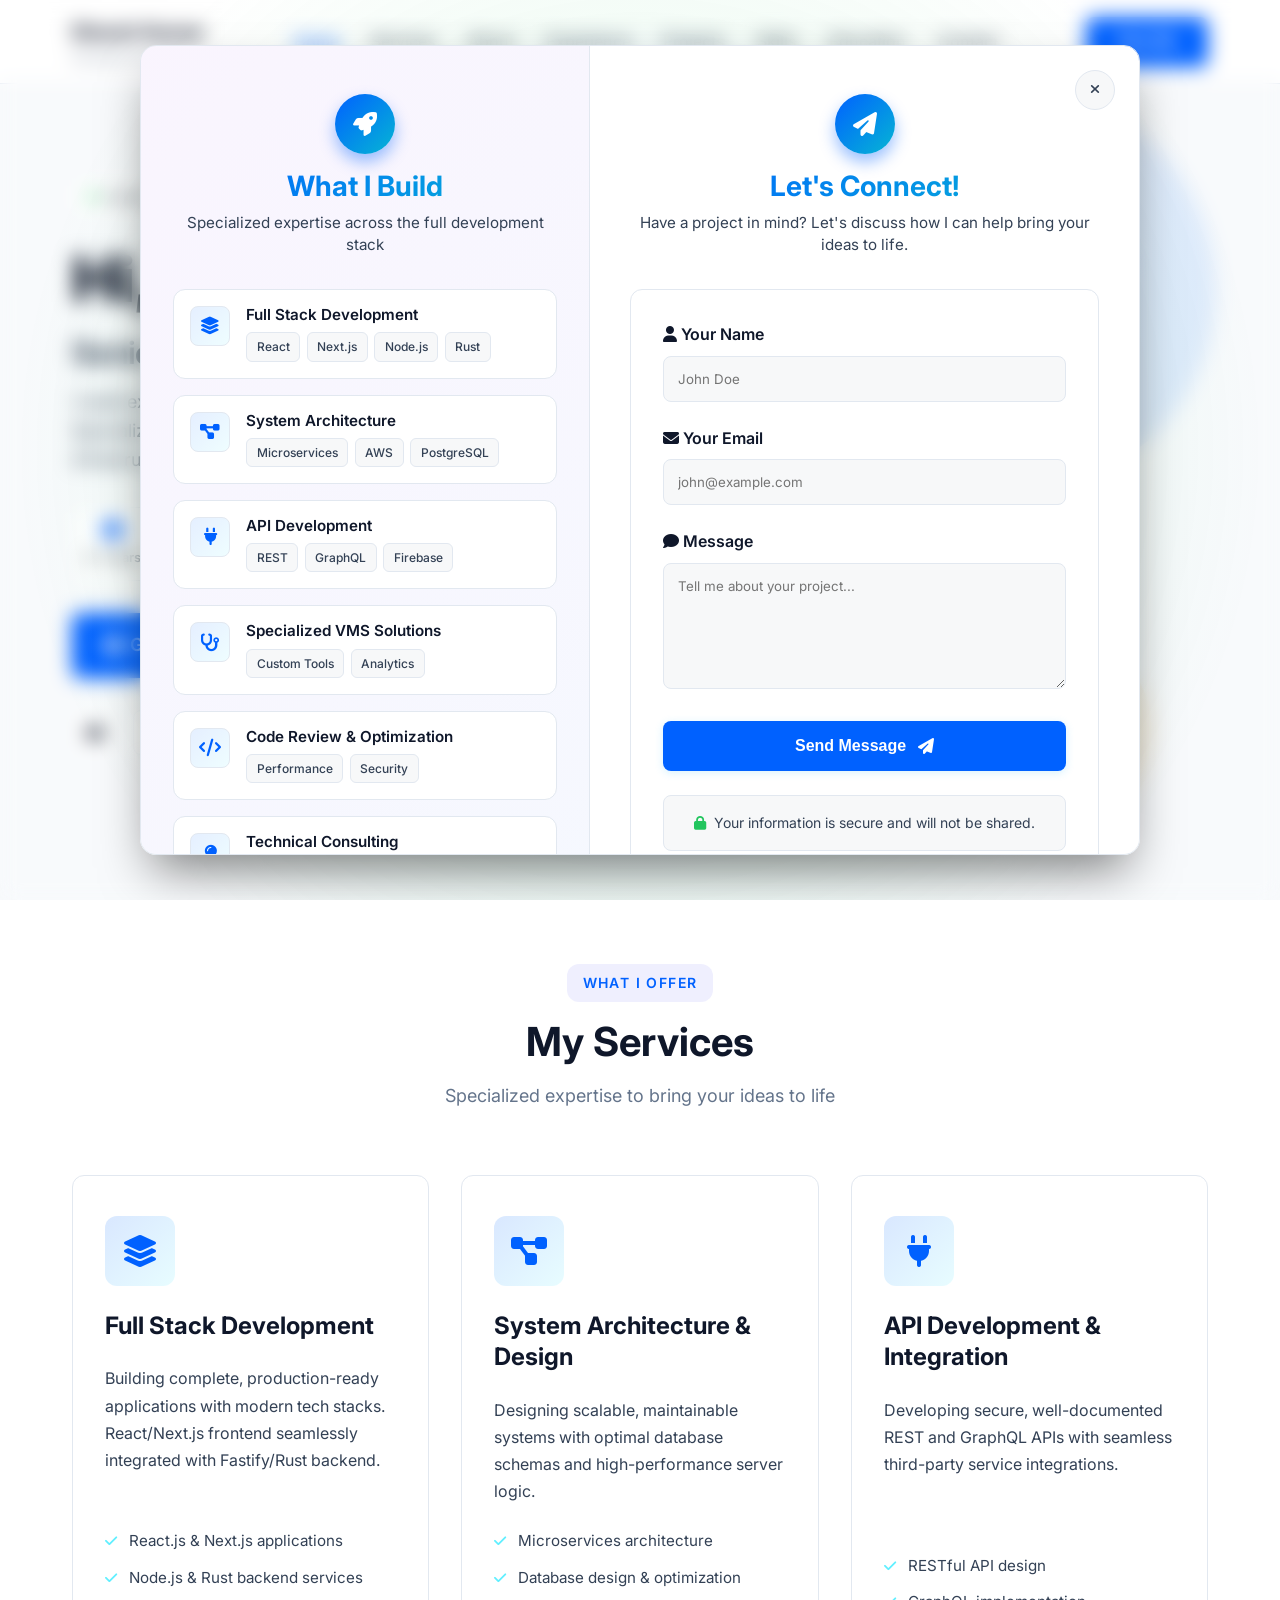
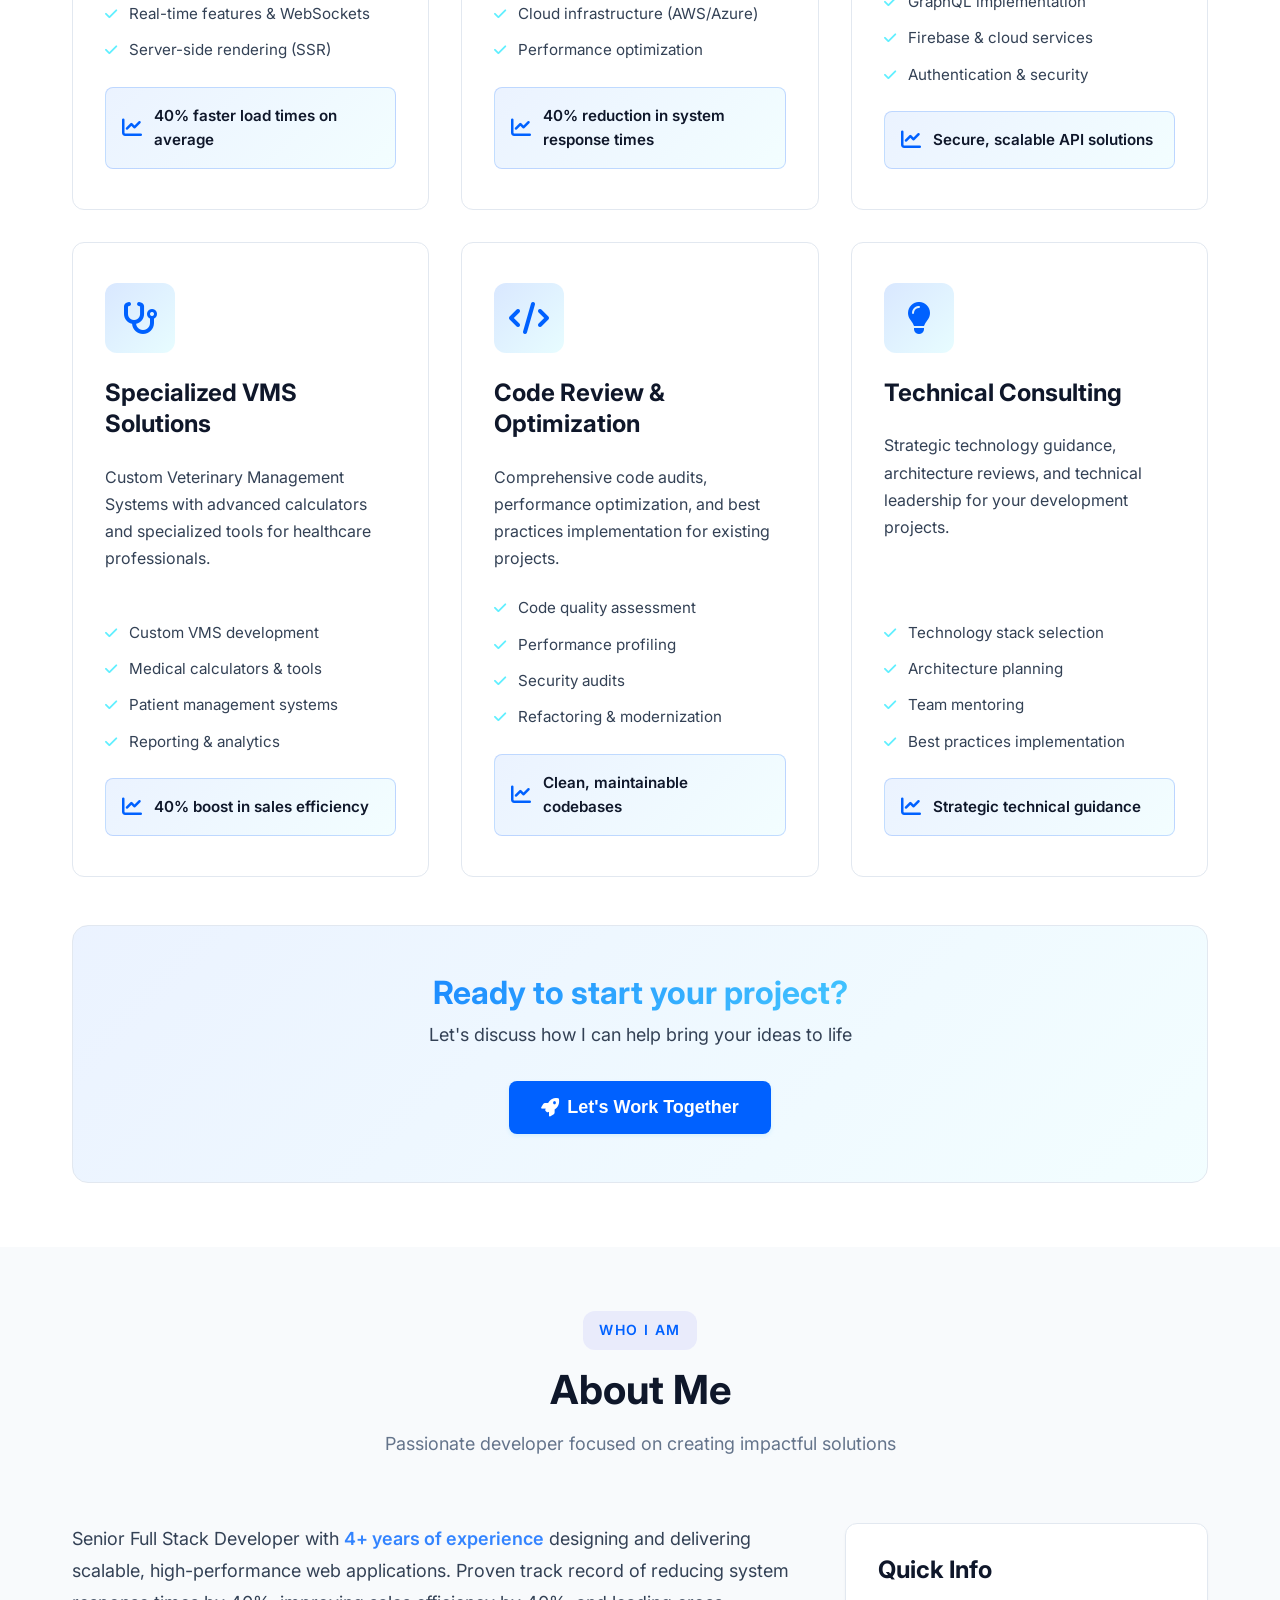
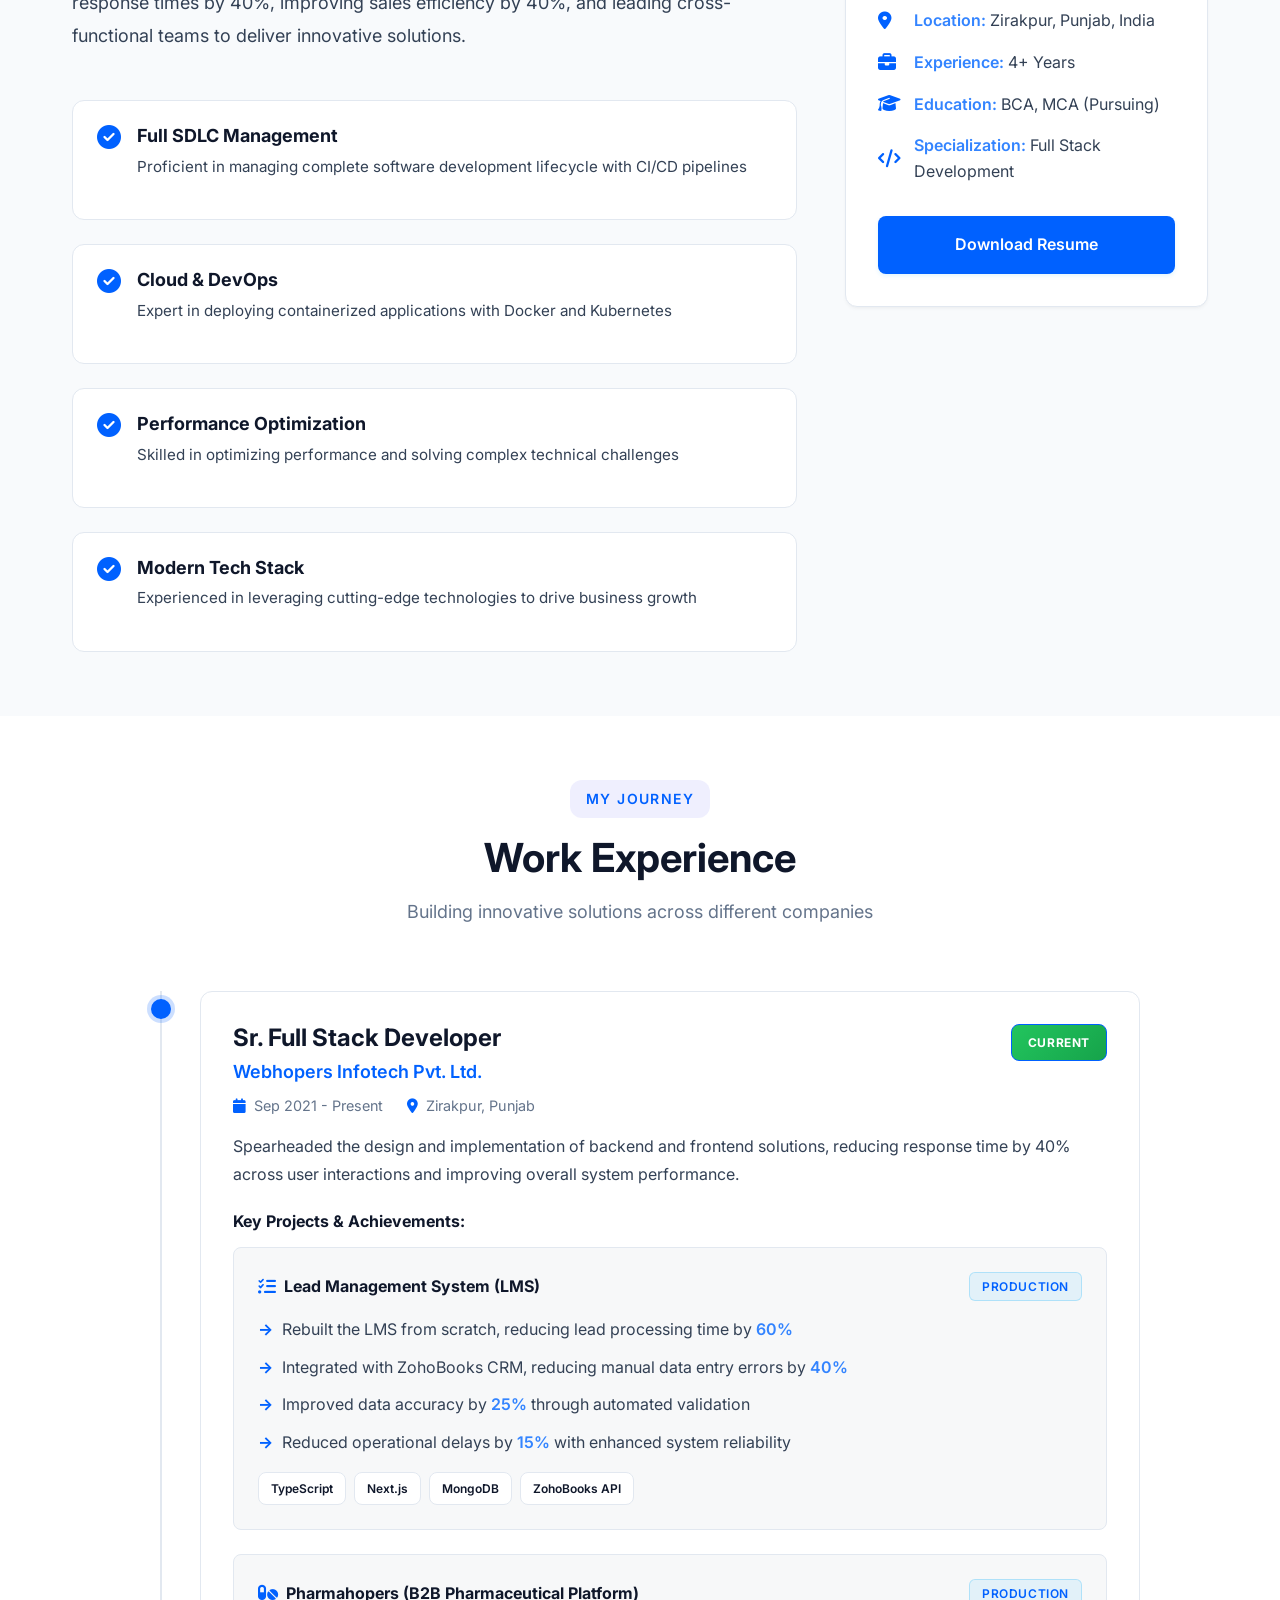
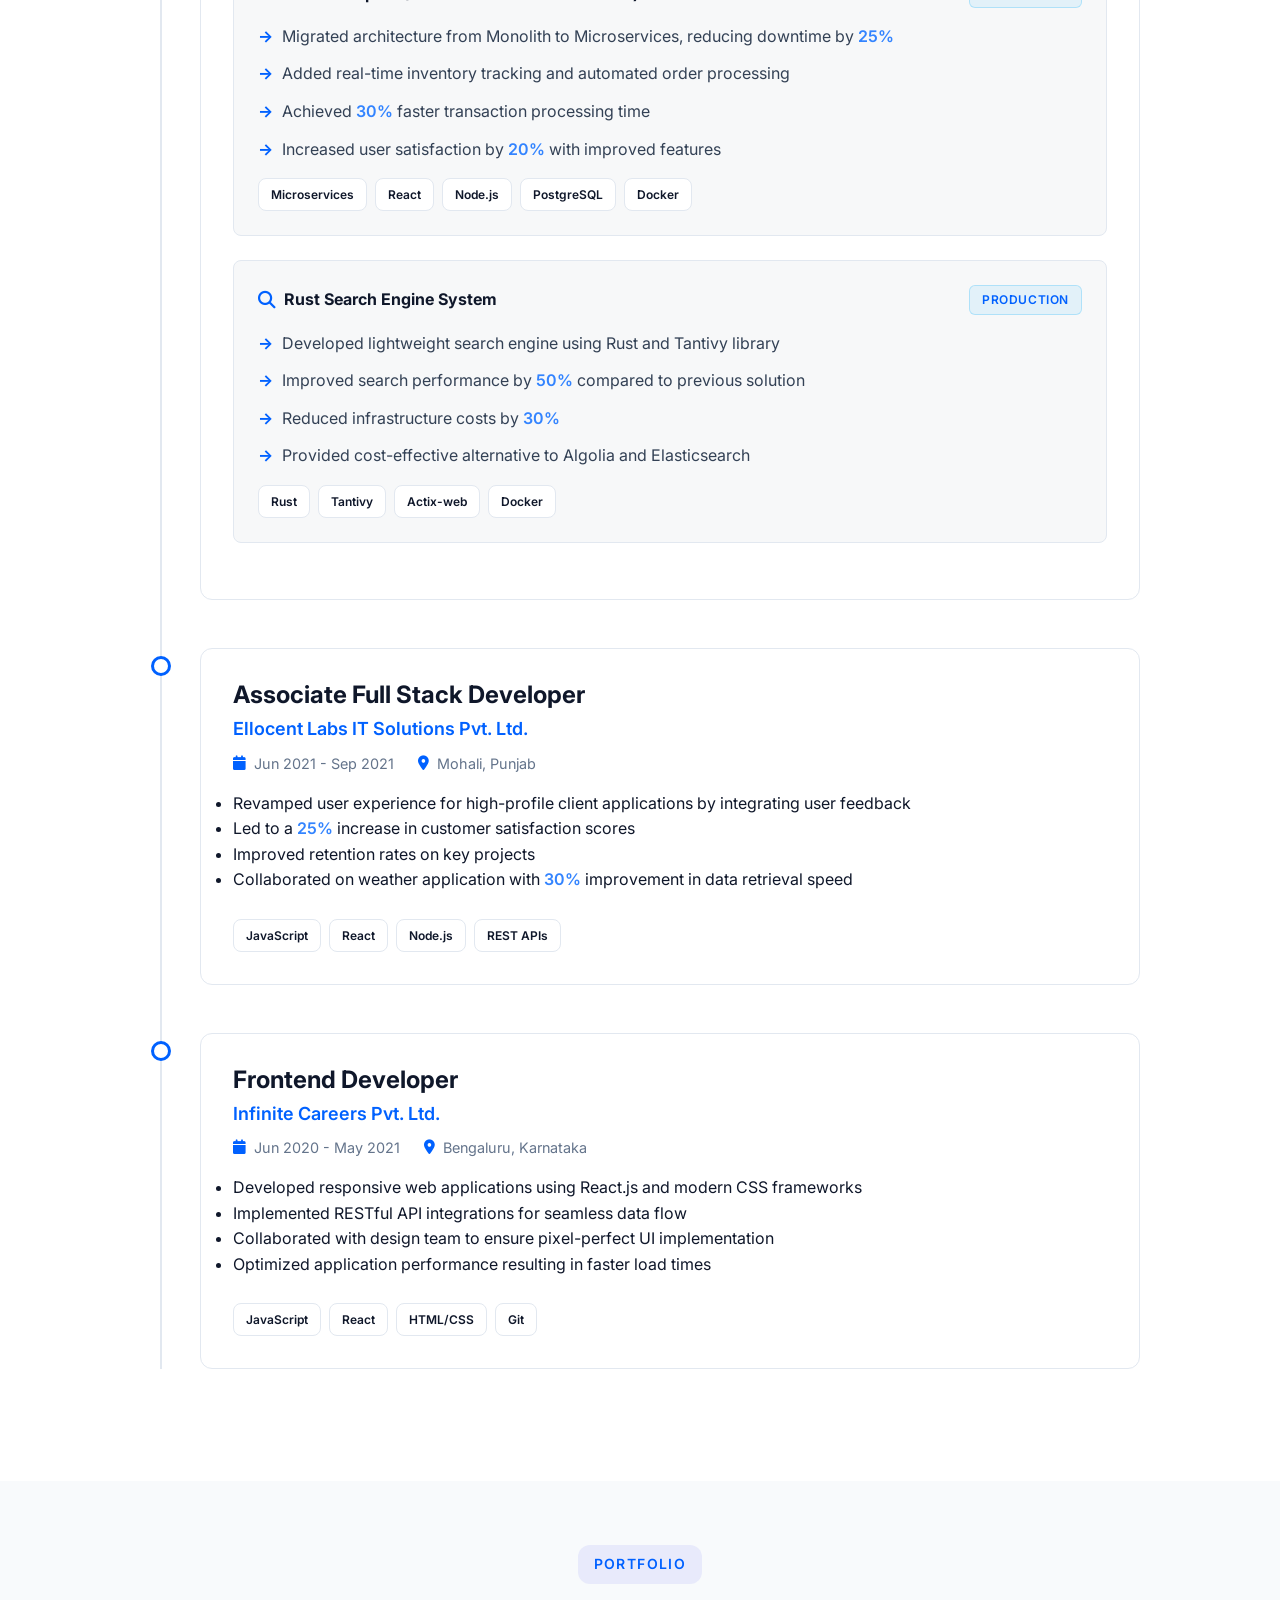
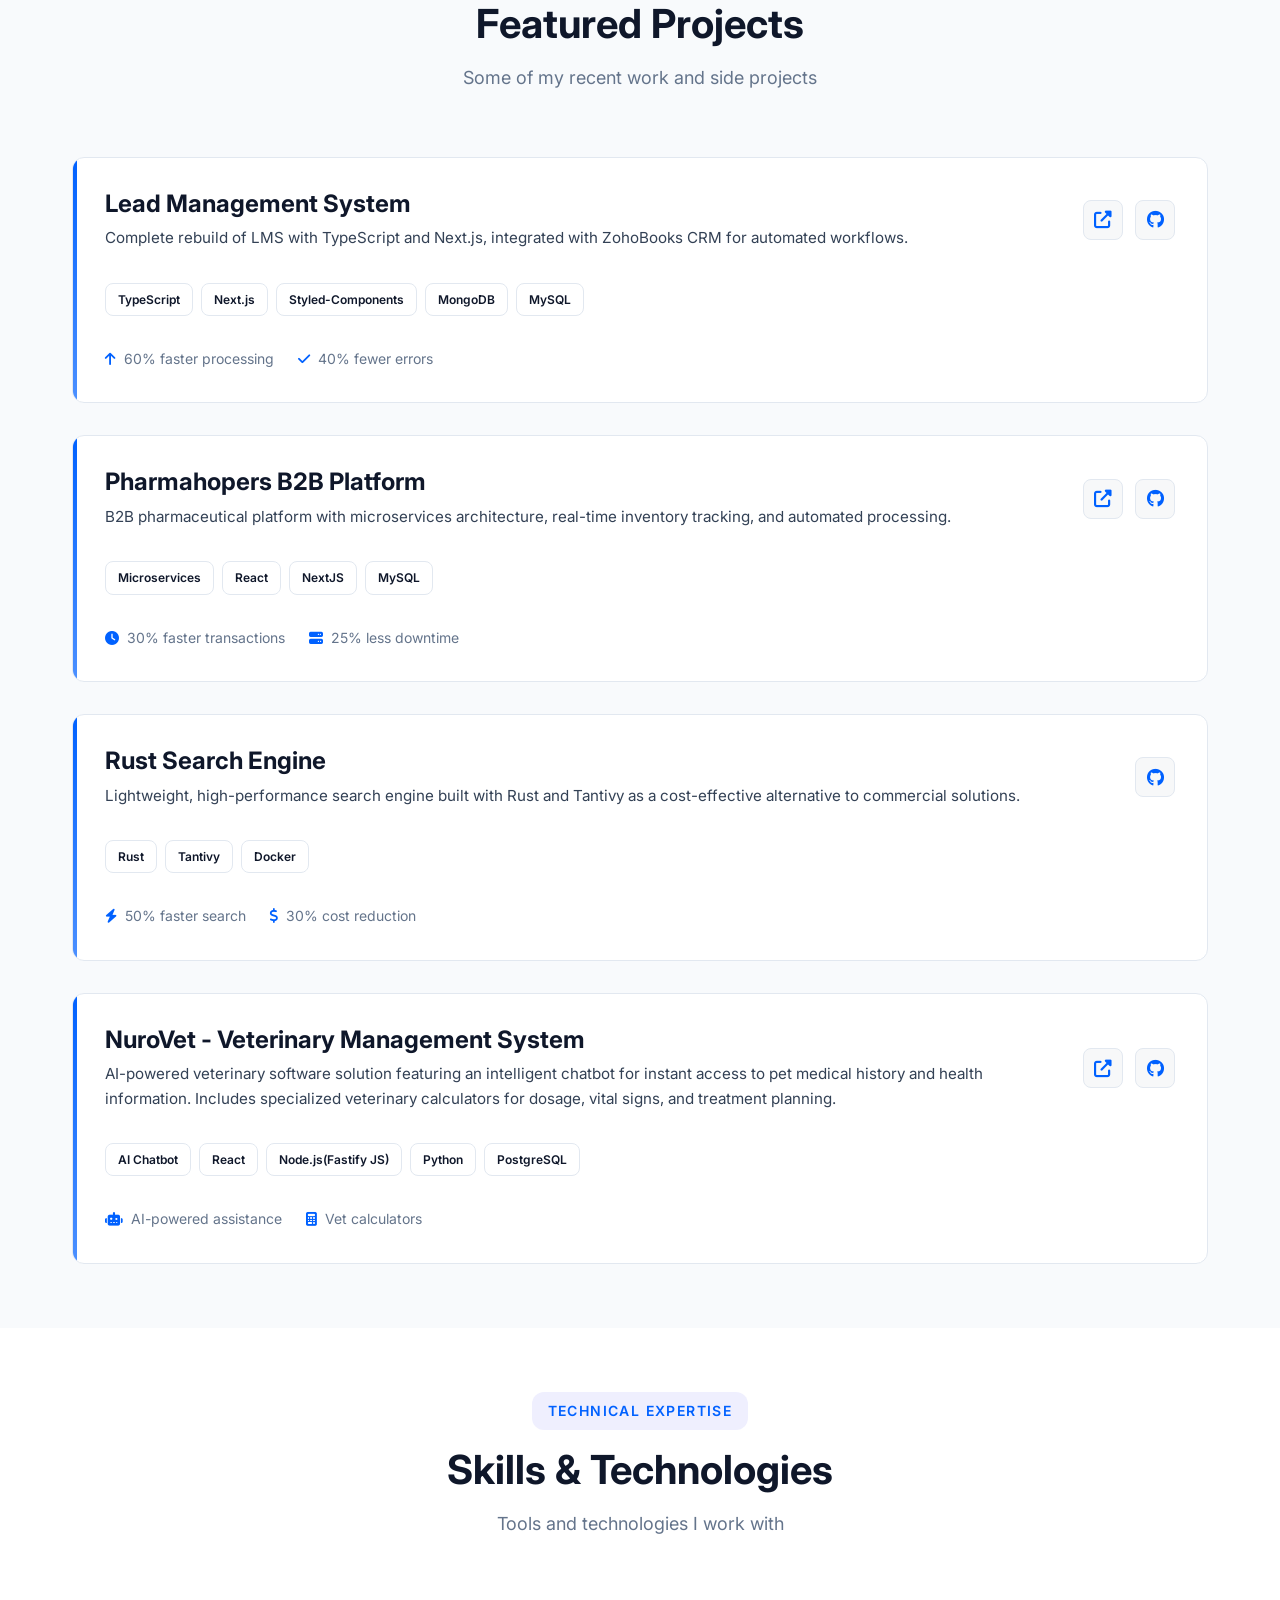
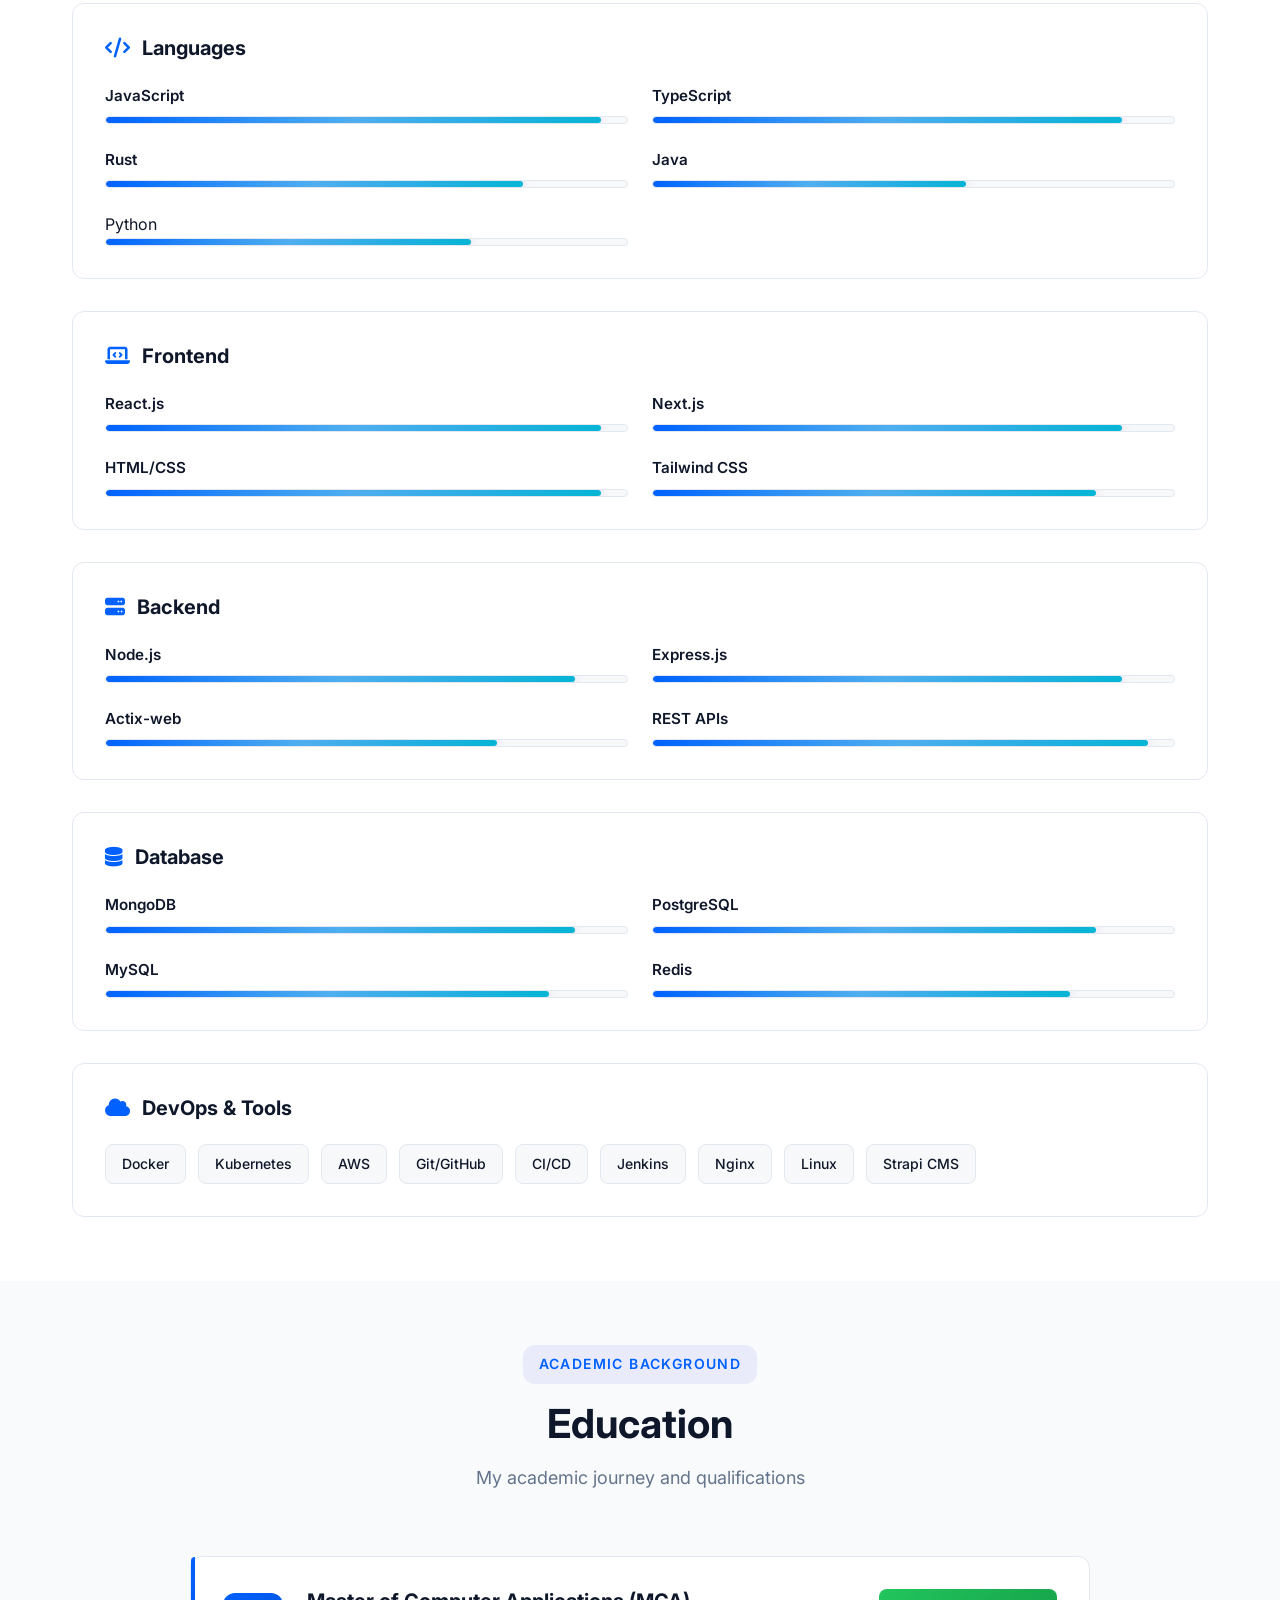
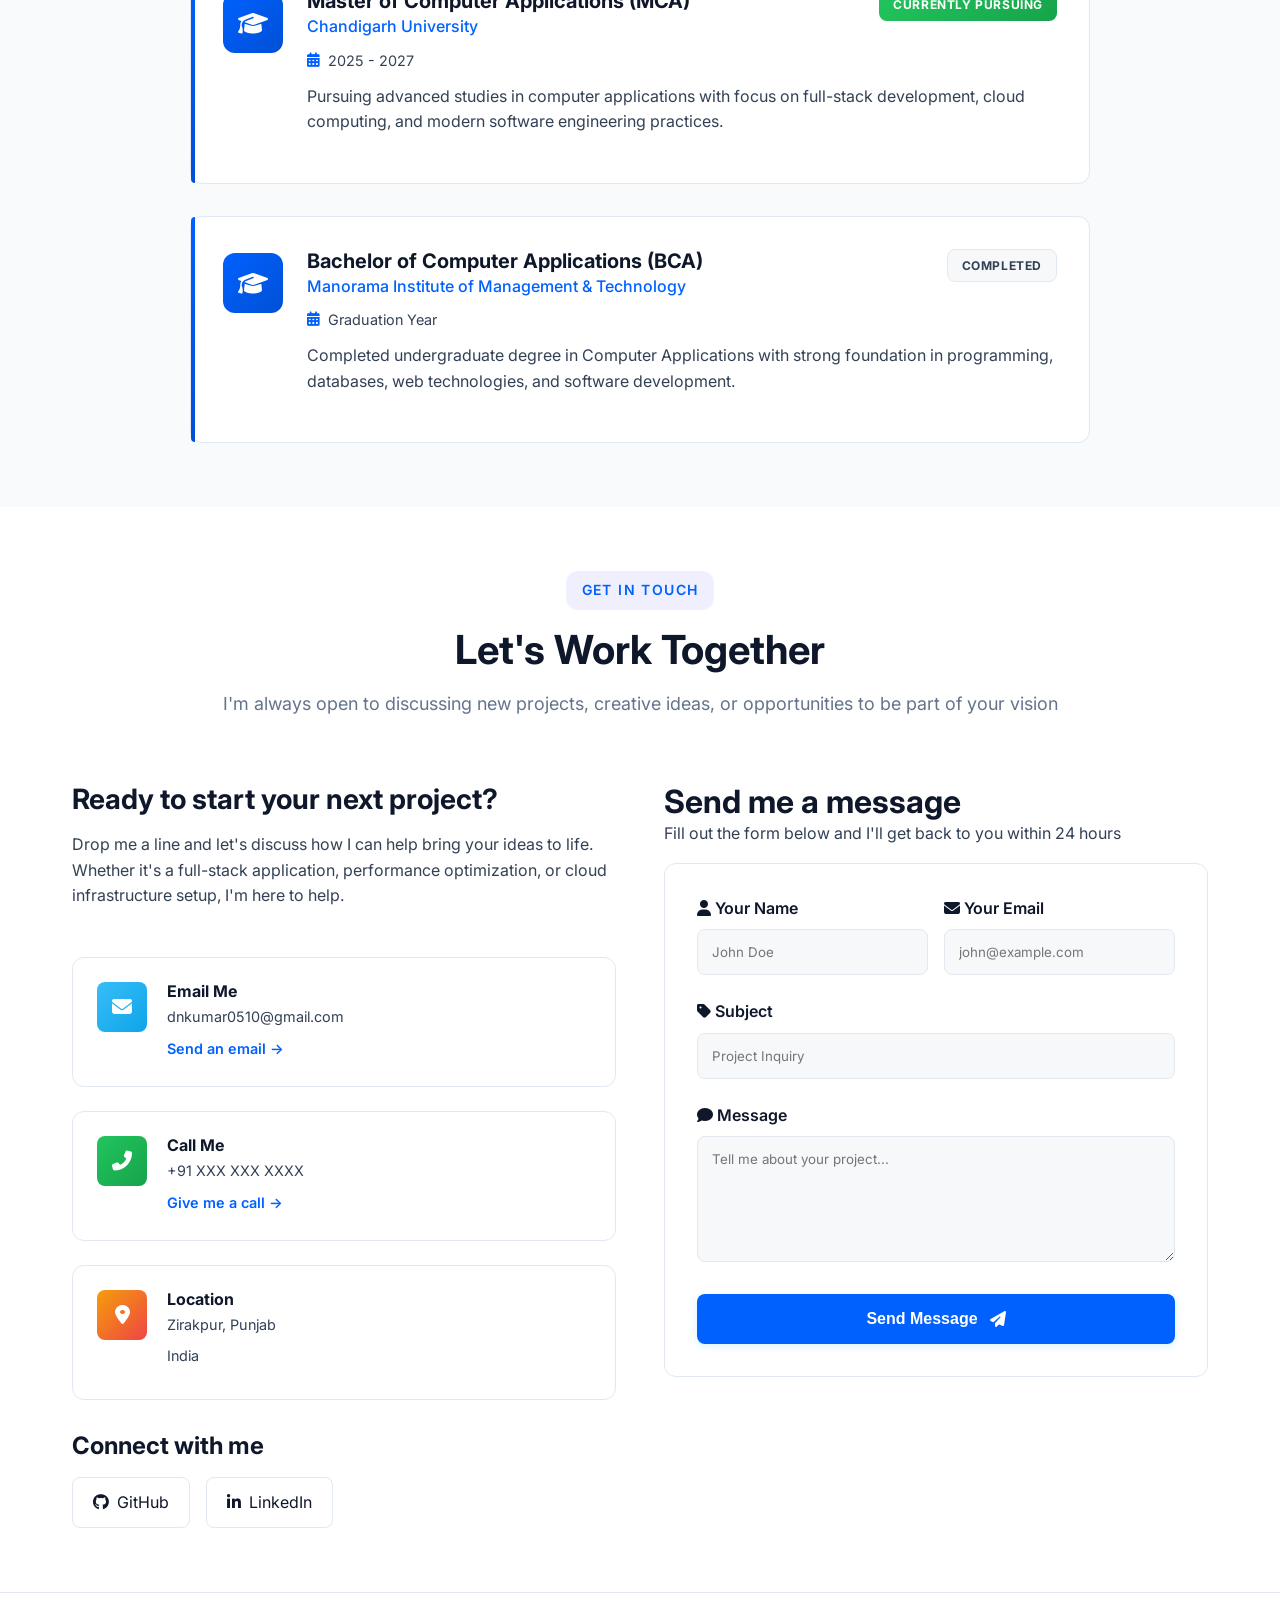
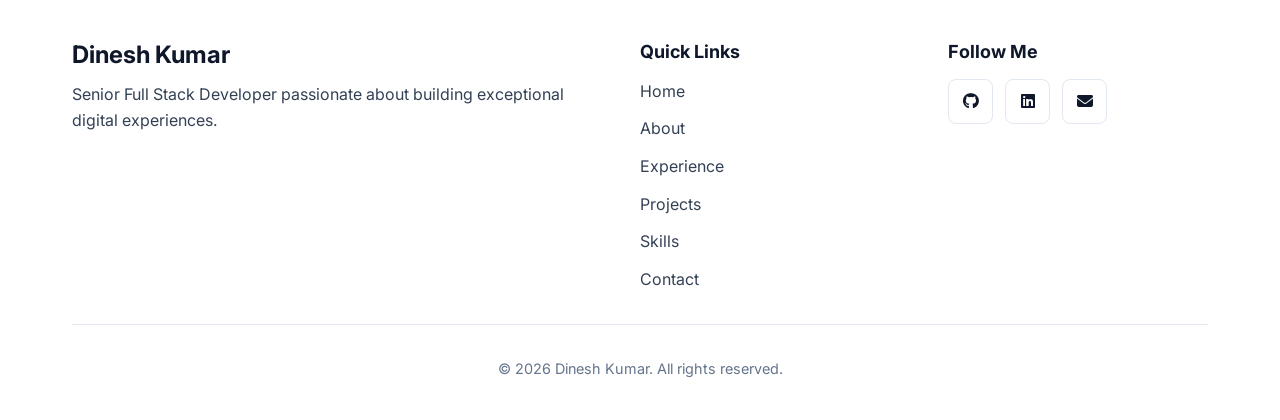
==== commit 8f9db617: "Some improvment" ====
--- a/index.html
+++ b/index.html
@@ -15,9 +15,9 @@
     <link rel="stylesheet" href="https://cdnjs.cloudflare.com/ajax/libs/font-awesome/6.5.1/css/all.min.css">
     
     <!-- Custom CSS -->
-    <link rel="stylesheet" href="styles/main.css?v=34">
-    <link rel="stylesheet" href="styles/components.css?v=34">
-    <link rel="stylesheet" href="styles/responsive.css?v=34">
+    <link rel="stylesheet" href="styles/main.css">
+    <link rel="stylesheet" href="styles/components.css">
+    <link rel="stylesheet" href="styles/responsive.css">
 </head>
 <body>
     <!-- Contact Form Popup Modal -->
--- a/styles/main.css
+++ b/styles/main.css
@@ -4,66 +4,66 @@
 
 /* CSS Variables - Light Theme Only */
 :root {
-    /* Colors - Custom Blue Theme */
-    --primary: #0061ff;
-    --primary-dark: #0050d6;
-    --primary-light: #3384ff;
-    --secondary: #22C55E;
-    --accent: #F59E0B;
-    
-    --bg-primary: #F8FAFC;
-    --bg-secondary: #FFFFFF;
-    --bg-tertiary: #f7f8f9;
-    --bg-card: #FFFFFF;
-    --header-bg: rgba(255, 255, 255, 0.95);
-    
-    --text-primary: #0F172A;
-    --text-secondary: #334155;
-    --text-muted: #64748B;
-    
-    --border: #E2E8F0;
-    --border-light: #CBD5E1;
-    
-    --success: #22C55E;
-    --warning: #F59E0B;
-    --error: #EF4444;
-    
-    /* Gradients */
-    --gradient-primary: linear-gradient(135deg, #0061ff 0%, #0050d6 100%);
-    --gradient-secondary: linear-gradient(135deg, #22C55E 0%, #16A34A 100%);
-    --gradient-accent: linear-gradient(135deg, #F59E0B 0%, #EF4444 100%);
-    --gradient-hero: linear-gradient(135deg, #0050d6 0%, #0061ff 100%);
-    
-    /* Fonts */
-    --font-primary: 'Inter', -apple-system, BlinkMacSystemFont, 'Segoe UI', sans-serif;
-    --font-mono: 'JetBrains Mono', 'Courier New', monospace;
-    
-    /* Spacing */
-    --space-xs: 0.5rem;
-    --space-sm: 1rem;
-    --space-md: 1.5rem;
-    --space-lg: 2rem;
-    --space-xl: 3rem;
-    --space-2xl: 4rem;
-    
-    /* Border Radius */
-    --radius-sm: 0.375rem;
-    --radius-md: 0.5rem;
-    --radius-lg: 0.75rem;
-    --radius-xl: 1rem;
-    
-    /* Shadows - Subtle and refined */
-    --shadow-sm: 0 1px 2px 0 rgba(0, 0, 0, 0.05);
-    --shadow-md: 0 2px 4px -1px rgba(0, 0, 0, 0.06), 0 1px 2px -1px rgba(0, 0, 0, 0.04);
-    --shadow-lg: 0 4px 8px -2px rgba(0, 0, 0, 0.08), 0 2px 4px -2px rgba(0, 0, 0, 0.06);
-    --shadow-xl: 0 8px 16px -4px rgba(0, 0, 0, 0.1), 0 4px 8px -4px rgba(0, 0, 0, 0.08);
-    --shadow-glow: 0 0 20px rgba(0, 97, 255, 0.15);
-    --shadow-glow-green: 0 0 20px rgba(34, 197, 94, 0.15);
-    
-    /* Transitions */
-    --transition-fast: 150ms cubic-bezier(0.4, 0, 0.2, 1);
-    --transition-base: 250ms cubic-bezier(0.4, 0, 0.2, 1);
-    --transition-slow: 350ms cubic-bezier(0.4, 0, 0.2, 1);
+  /* Colors - Custom Blue Theme */
+  --primary: #0061ff;
+  --primary-dark: #0050d6;
+  --primary-light: #3384ff;
+  --secondary: #22c55e;
+  --accent: #f59e0b;
+
+  --bg-primary: #f8fafc;
+  --bg-secondary: #ffffff;
+  --bg-tertiary: #f7f8f9;
+  --bg-card: #ffffff;
+  --header-bg: rgba(255, 255, 255, 0.95);
+
+  --text-primary: #0f172a;
+  --text-secondary: #334155;
+  --text-muted: #64748b;
+
+  --border: #e2e8f0;
+  --border-light: #cbd5e1;
+
+  --success: #22c55e;
+  --warning: #f59e0b;
+  --error: #ef4444;
+
+  /* Gradients */
+  --gradient-primary: linear-gradient(135deg, #0061ff 0%, #0050d6 100%);
+  --gradient-secondary: linear-gradient(135deg, #22c55e 0%, #16a34a 100%);
+  --gradient-accent: linear-gradient(135deg, #f59e0b 0%, #ef4444 100%);
+  --gradient-hero: linear-gradient(135deg, #0050d6 0%, #0061ff 100%);
+
+  /* Fonts */
+  --font-primary: "Inter", -apple-system, BlinkMacSystemFont, "Segoe UI", sans-serif;
+  --font-mono: "JetBrains Mono", "Courier New", monospace;
+
+  /* Spacing */
+  --space-xs: 0.5rem;
+  --space-sm: 1rem;
+  --space-md: 1.5rem;
+  --space-lg: 2rem;
+  --space-xl: 3rem;
+  --space-2xl: 4rem;
+
+  /* Border Radius */
+  --radius-sm: 0.375rem;
+  --radius-md: 0.5rem;
+  --radius-lg: 0.75rem;
+  --radius-xl: 1rem;
+
+  /* Shadows - Subtle and refined */
+  --shadow-sm: 0 1px 2px 0 rgba(0, 0, 0, 0.05);
+  --shadow-md: 0 2px 4px -1px rgba(0, 0, 0, 0.06), 0 1px 2px -1px rgba(0, 0, 0, 0.04);
+  --shadow-lg: 0 4px 8px -2px rgba(0, 0, 0, 0.08), 0 2px 4px -2px rgba(0, 0, 0, 0.06);
+  --shadow-xl: 0 8px 16px -4px rgba(0, 0, 0, 0.1), 0 4px 8px -4px rgba(0, 0, 0, 0.08);
+  --shadow-glow: 0 0 20px rgba(0, 97, 255, 0.15);
+  --shadow-glow-green: 0 0 20px rgba(34, 197, 94, 0.15);
+
+  /* Transitions */
+  --transition-fast: 150ms cubic-bezier(0.4, 0, 0.2, 1);
+  --transition-base: 250ms cubic-bezier(0.4, 0, 0.2, 1);
+  --transition-slow: 350ms cubic-bezier(0.4, 0, 0.2, 1);
 }
 
 /* ==========================================
@@ -71,68 +71,85 @@
    ========================================== */
 
 * {
-    margin: 0;
-    padding: 0;
-    box-sizing: border-box;
+  margin: 0;
+  padding: 0;
+  box-sizing: border-box;
 }
 
 html {
-    scroll-behavior: smooth;
-    font-size: 16px;
+  scroll-behavior: smooth;
+  font-size: 16px;
 }
 
 body {
-    font-family: var(--font-primary);
-    background-color: var(--bg-primary);
-    color: var(--text-primary);
-    line-height: 1.6;
-    overflow-x: hidden;
-    transition: background-color var(--transition-base);
+  font-family: var(--font-primary);
+  background-color: var(--bg-primary);
+  color: var(--text-primary);
+  line-height: 1.6;
+  overflow-x: hidden;
+  transition: background-color var(--transition-base);
 }
 
 /* ==========================================
    TYPOGRAPHY
    ========================================== */
 
-h1, h2, h3, h4, h5, h6 {
-    line-height: 1.2;
-    font-weight: 700;
-    color: var(--text-primary);
-}
-
-h1 { font-size: clamp(2rem, 5vw, 3.5rem); }
-h2 { font-size: clamp(1.75rem, 4vw, 2.5rem); }
-h3 { font-size: clamp(1.5rem, 3vw, 2rem); }
-h4 { font-size: clamp(1.25rem, 2.5vw, 1.5rem); }
-h5 { font-size: 1.125rem; }
-h6 { font-size: 1rem; }
+h1,
+h2,
+h3,
+h4,
+h5,
+h6 {
+  line-height: 1.2;
+  font-weight: 700;
+  color: var(--text-primary);
+}
+
+h1 {
+  font-size: clamp(2rem, 5vw, 3.5rem);
+}
+h2 {
+  font-size: clamp(1.75rem, 4vw, 2.5rem);
+}
+h3 {
+  font-size: clamp(1.5rem, 3vw, 2rem);
+}
+h4 {
+  font-size: clamp(1.25rem, 2.5vw, 1.5rem);
+}
+h5 {
+  font-size: 1.125rem;
+}
+h6 {
+  font-size: 1rem;
+}
 
 p {
-    color: var(--text-secondary);
-    margin-bottom: var(--space-sm);
+  color: var(--text-secondary);
+  margin-bottom: var(--space-sm);
 }
 
 a {
-    color: var(--primary);
-    text-decoration: none;
-    transition: color var(--transition-fast);
+  color: var(--primary);
+  text-decoration: none;
+  transition: color var(--transition-fast);
 }
 
 a:hover {
-    color: var(--primary-light);
+  color: var(--primary-light);
 }
 
 strong {
-    color: var(--primary-light);
-    font-weight: 600;
+  color: var(--primary-light);
+  font-weight: 600;
 }
 
 code {
-    font-family: var(--font-mono);
-    background: var(--bg-tertiary);
-    padding: 0.125rem 0.375rem;
-    border-radius: var(--radius-sm);
-    font-size: 0.875em;
+  font-family: var(--font-mono);
+  background: var(--bg-tertiary);
+  padding: 0.125rem 0.375rem;
+  border-radius: var(--radius-sm);
+  font-size: 0.875em;
 }
 
 /* ==========================================
@@ -140,15 +157,15 @@
    ========================================== */
 
 .container {
-    width: 100%;
-    max-width: 1200px;
-    margin: 0 auto;
-    padding: 0 var(--space-lg);
+  width: 100%;
+  max-width: 1200px;
+  margin: 0 auto;
+  padding: 0 var(--space-lg);
 }
 
 .section {
-    padding: var(--space-2xl) 0;
-    position: relative;
+  padding: var(--space-2xl) 0;
+  position: relative;
 }
 
 /* ==========================================
@@ -156,10 +173,10 @@
    ========================================== */
 
 .gradient-text {
-    background: var(--gradient-primary);
-    -webkit-background-clip: text;
-    -webkit-text-fill-color: transparent;
-    background-clip: text;
+  background: var(--gradient-primary);
+  -webkit-background-clip: text;
+  -webkit-text-fill-color: transparent;
+  background-clip: text;
 }
 
 /* ==========================================
@@ -168,53 +185,53 @@
 
 .btn-primary,
 .btn-secondary {
-    display: inline-flex;
-    align-items: center;
-    gap: var(--space-xs);
-    padding: var(--space-sm) var(--space-lg);
-    border-radius: var(--radius-md);
-    font-weight: 600;
-    font-size: 1rem;
-    border: none;
-    cursor: pointer;
-    transition: all var(--transition-base);
-    text-decoration: none;
+  display: inline-flex;
+  align-items: center;
+  gap: var(--space-xs);
+  padding: var(--space-sm) var(--space-lg);
+  border-radius: var(--radius-md);
+  font-weight: 600;
+  font-size: 1rem;
+  border: none;
+  cursor: pointer;
+  transition: all var(--transition-base);
+  text-decoration: none;
 }
 
 .btn-primary {
-    background: var(--primary);
-    color: white;
-    box-shadow: 0 2px 4px rgba(56, 189, 248, 0.15);
+  background: var(--primary);
+  color: white;
+  box-shadow: 0 2px 4px rgba(56, 189, 248, 0.15);
 }
 
 .btn-primary:hover {
-    background: #7DD3FC;
-    transform: translateY(-2px);
-    box-shadow: 0 4px 8px rgba(56, 189, 248, 0.2);
-    color: white;
+  background: #7dd3fc;
+  transform: translateY(-2px);
+  box-shadow: 0 4px 8px rgba(56, 189, 248, 0.2);
+  color: white;
 }
 
 .btn-secondary {
-    background: var(--bg-tertiary);
-    color: var(--text-primary);
-    border: 2px solid var(--border);
+  background: var(--bg-tertiary);
+  color: var(--text-primary);
+  border: 2px solid var(--border);
 }
 
 .btn-secondary:hover {
-    background: var(--bg-card);
-    border-color: var(--primary);
-    color: var(--primary);
-    transform: translateY(-2px);
+  background: var(--bg-card);
+  border-color: var(--primary);
+  color: var(--primary);
+  transform: translateY(-2px);
 }
 
 .btn-lg {
-    padding: 1rem 2rem;
-    font-size: 1.125rem;
+  padding: 1rem 2rem;
+  font-size: 1.125rem;
 }
 
 .btn-block {
-    width: 100%;
-    justify-content: center;
+  width: 100%;
+  justify-content: center;
 }
 
 /* ==========================================
@@ -222,25 +239,25 @@
    ========================================== */
 
 .badge {
-    display: inline-block;
-    padding: 0.25rem 0.75rem;
-    border-radius: var(--radius-lg);
-    font-size: 0.875rem;
-    font-weight: 600;
-    text-transform: uppercase;
-    letter-spacing: 0.05em;
+  display: inline-block;
+  padding: 0.25rem 0.75rem;
+  border-radius: var(--radius-lg);
+  font-size: 0.875rem;
+  font-weight: 600;
+  text-transform: uppercase;
+  letter-spacing: 0.05em;
 }
 
 .badge.success {
-    background: rgba(16, 185, 129, 0.1);
-    color: var(--success);
-    border: 1px solid var(--success);
+  background: rgba(16, 185, 129, 0.1);
+  color: var(--success);
+  border: 1px solid var(--success);
 }
 
 .current-badge {
-    background: rgba(99, 102, 241, 0.1);
-    color: var(--primary);
-    border: 1px solid var(--primary);
+  background: rgba(99, 102, 241, 0.1);
+  color: var(--primary);
+  border: 1px solid var(--primary);
 }
 
 /* ==========================================
@@ -248,30 +265,30 @@
    ========================================== */
 
 .section-header {
-    text-align: center;
-    margin-bottom: var(--space-2xl);
+  text-align: center;
+  margin-bottom: var(--space-2xl);
 }
 
 .section-tag {
-    display: inline-block;
-    padding: 0.5rem 1rem;
-    background: rgba(99, 102, 241, 0.1);
-    color: var(--primary);
-    border-radius: var(--radius-lg);
-    font-size: 0.875rem;
-    font-weight: 600;
-    text-transform: uppercase;
-    letter-spacing: 0.1em;
-    margin-bottom: var(--space-sm);
+  display: inline-block;
+  padding: 0.5rem 1rem;
+  background: rgba(99, 102, 241, 0.1);
+  color: var(--primary);
+  border-radius: var(--radius-lg);
+  font-size: 0.875rem;
+  font-weight: 600;
+  text-transform: uppercase;
+  letter-spacing: 0.1em;
+  margin-bottom: var(--space-sm);
 }
 
 .section-title {
-    margin-bottom: var(--space-sm);
+  margin-bottom: var(--space-sm);
 }
 
 .section-subtitle {
-    color: var(--text-muted);
-    font-size: 1.125rem;
+  color: var(--text-muted);
+  font-size: 1.125rem;
 }
 
 /* ==========================================
@@ -279,37 +296,37 @@
    ========================================== */
 
 .back-to-top {
-    position: fixed;
-    bottom: var(--space-lg);
-    right: var(--space-lg);
-    width: 3rem;
-    height: 3rem;
-    background: var(--gradient-primary);
-    color: white;
-    border: none;
-    border-radius: 50%;
-    cursor: pointer;
-    display: flex;
-    align-items: center;
-    justify-content: center;
-    font-size: 1.25rem;
-    box-shadow: var(--shadow-lg);
-    opacity: 0;
-    visibility: hidden;
-    transform: translateY(20px);
-    transition: all var(--transition-base);
-    z-index: 1000;
+  position: fixed;
+  bottom: var(--space-lg);
+  right: var(--space-lg);
+  width: 3rem;
+  height: 3rem;
+  background: var(--gradient-primary);
+  color: white;
+  border: none;
+  border-radius: 50%;
+  cursor: pointer;
+  display: flex;
+  align-items: center;
+  justify-content: center;
+  font-size: 1.25rem;
+  box-shadow: var(--shadow-lg);
+  opacity: 0;
+  visibility: hidden;
+  transform: translateY(20px);
+  transition: all var(--transition-base);
+  z-index: 1000;
 }
 
 .back-to-top.visible {
-    opacity: 1;
-    visibility: visible;
-    transform: translateY(0);
+  opacity: 1;
+  visibility: visible;
+  transform: translateY(0);
 }
 
 .back-to-top:hover {
-    transform: translateY(-5px);
-    box-shadow: var(--shadow-xl);
+  transform: translateY(-5px);
+  box-shadow: var(--shadow-xl);
 }
 
 /* ==========================================
@@ -317,16 +334,28 @@
    ========================================== */
 
 .text-center {
-    text-align: center;
+  text-align: center;
 }
 
 .text-muted {
-    color: var(--text-muted);
-}
-
-.mt-1 { margin-top: var(--space-sm); }
-.mt-2 { margin-top: var(--space-md); }
-.mt-3 { margin-top: var(--space-lg); }
-.mb-1 { margin-bottom: var(--space-sm); }
-.mb-2 { margin-bottom: var(--space-md); }
-.mb-3 { margin-bottom: var(--space-lg); }
+  color: var(--text-muted);
+}
+
+.mt-1 {
+  margin-top: var(--space-sm);
+}
+.mt-2 {
+  margin-top: var(--space-md);
+}
+.mt-3 {
+  margin-top: var(--space-lg);
+}
+.mb-1 {
+  margin-bottom: var(--space-sm);
+}
+.mb-2 {
+  margin-bottom: var(--space-md);
+}
+.mb-3 {
+  margin-bottom: var(--space-lg);
+}
--- a/styles/components.css
+++ b/styles/components.css
@@ -514,7 +514,7 @@
 
 .skill-progress {
   height: 100%;
-  background: linear-gradient(90deg, #a855f7, #3b82f6);
+  background: linear-gradient(135deg, var(--primary), #06b6d4);
   border-radius: var(--radius-lg);
   position: relative;
   transition: width 1.5s ease-out;
@@ -1605,21 +1605,21 @@
   width: 60px;
   height: 60px;
   margin: 0 auto 1rem;
-  background: linear-gradient(135deg, #ec4899, #06b6d4);
+  background: linear-gradient(135deg, var(--primary), #06b6d4);
   border-radius: 50%;
   display: flex;
   align-items: center;
   justify-content: center;
   font-size: 1.5rem;
   color: white;
-  box-shadow: 0 8px 16px rgba(236, 72, 153, 0.4);
+  box-shadow: 0 8px 16px rgba(0, 97, 255, 0.4);
 }
 
 .modal-showcase-header h2 {
   font-size: 1.75rem;
   font-weight: 700;
   margin: 0 0 0.5rem 0;
-  background: linear-gradient(135deg, #ec4899, #06b6d4);
+  background: linear-gradient(135deg, var(--primary), #06b6d4);
   -webkit-background-clip: text;
   -webkit-text-fill-color: transparent;
   background-clip: text;
@@ -1757,34 +1757,22 @@
   width: 60px;
   height: 60px;
   margin: 0 auto 1rem;
-  background: linear-gradient(135deg, #ec4899, #06b6d4);
+  background: linear-gradient(135deg, var(--primary), #06b6d4);
   border-radius: 50%;
   display: flex;
   align-items: center;
   justify-content: center;
   font-size: 1.5rem;
   color: white;
-  box-shadow: 0 8px 16px rgba(236, 72, 153, 0.4);
+  box-shadow: 0 8px 16px rgba(0, 97, 255, 0.4);
   animation: pulse 2s infinite;
-}
-
-@keyframes pulse {
-  0%,
-  100% {
-    transform: scale(1);
-    box-shadow: 0 8px 16px rgba(236, 72, 153, 0.4);
-  }
-  50% {
-    transform: scale(1.05);
-    box-shadow: 0 12px 24px rgba(236, 72, 153, 0.5);
-  }
 }
 
 .modal-form-header h2 {
   font-size: 1.75rem;
   font-weight: 700;
   margin: 0 0 0.5rem 0;
-  background: linear-gradient(135deg, #ec4899, #06b6d4);
+  background: linear-gradient(135deg, var(--primary), #06b6d4);
   -webkit-background-clip: text;
   -webkit-text-fill-color: transparent;
   background-clip: text;
@@ -1966,11 +1954,6 @@
     padding: 1rem;
   }
 
-  .hero-stats {
-    flex-direction: column;
-    gap: 1.5rem;
-  }
-
   .hero-actions {
     flex-direction: column;
   }
--- a/styles/responsive.css
+++ b/styles/responsive.css
@@ -1,27 +1,132 @@
-/* ==========================================   RESPONSIVE DESIGN   ========================================== *//* Tablet and Below */@media (max-width: 1024px) {    .about-content {        grid-template-columns: 1fr;    }        .info-card {        position: static;    }        .contact-content {        grid-template-columns: 1fr;    }        .contact-info {        grid-template-columns: 1fr 1fr;    }        .footer-content {        grid-template-columns: 1fr 1fr;    }}/* Mobile */@media (max-width: 768px) {    html {        font-size: 14px;    }        .container {        padding: 0 var(--space-md);    }        .section {        padding: var(--space-xl) 0;    }        /* Header */    .nav-menu {        position: fixed;        top: 70px;        left: 0;        right: 0;        background: var(--bg-secondary);        border-bottom: 1px solid var(--border);        flex-direction: column;        padding: var(--space-lg);        gap: var(--space-sm);        transform: translateY(-100%);        opacity: 0;        visibility: hidden;        transition: all var(--transition-base);        box-shadow: var(--shadow-lg);    }        .nav-menu.active {        transform: translateY(0);        opacity: 1;        visibility: visible;    }        .mobile-menu-toggle {        display: flex;        align-items: center;        justify-content: center;    }        .nav-actions .btn-primary {        display: none;    }        /* Hero */    .hero-section {        padding: 6rem 0 3rem;        min-height: auto;    }        .hero-stats {        flex-direction: column;        gap: var(--space-md);    }        .hero-actions {        flex-direction: column;    }        .hero-actions .btn-lg {        width: 100%;    }        /* Timeline */    .timeline {        padding-left: 1.5rem;    }        .timeline-marker {        left: -2.125rem;        width: 0.75rem;        height: 0.75rem;    }        .experience-header {        flex-direction: column;    }        .experience-meta {        flex-direction: column;        gap: var(--space-xs);    }        /* Projects */    .projects-grid {        grid-template-columns: 1fr;    }        /* Skills */    .skill-grid {        grid-template-columns: 1fr;    }        /* Contact */    .contact-info {        grid-template-columns: 1fr;    }        .contact-form-container {        padding: var(--space-lg);    }        /* Footer */    .footer-content {        grid-template-columns: 1fr;        text-align: center;    }        .footer-links ul {        align-items: center;    }        .footer-social .social-links {        justify-content: center;    }        /* Back to Top */    .back-to-top {        bottom: var(--space-md);
-        right: var(--space-md);
-        width: 2.5rem;
-        height: 2.5rem;
-        font-size: 1rem;
-    }
+/* ==========================================   RESPONSIVE DESIGN   ========================================== */ /* Tablet and Below */
+@media (max-width: 1024px) {
+  .about-content {
+    grid-template-columns: 1fr;
+  }
+  .info-card {
+    position: static;
+  }
+  .contact-content {
+    grid-template-columns: 1fr;
+  }
+  .contact-info {
+    grid-template-columns: 1fr 1fr;
+  }
+  .footer-content {
+    grid-template-columns: 1fr 1fr;
+  }
+} /* Mobile */
+@media (max-width: 768px) {
+  html {
+    font-size: 14px;
+  }
+  .container {
+    padding: 0 var(--space-md);
+  }
+  .section {
+    padding: var(--space-xl) 0;
+  } /* Header */
+  .nav-menu {
+    position: fixed;
+    top: 70px;
+    left: 0;
+    right: 0;
+    background: var(--bg-secondary);
+    border-bottom: 1px solid var(--border);
+    flex-direction: column;
+    padding: var(--space-lg);
+    gap: var(--space-sm);
+    transform: translateY(-100%);
+    opacity: 0;
+    visibility: hidden;
+    transition: all var(--transition-base);
+    box-shadow: var(--shadow-lg);
+  }
+  .nav-menu.active {
+    transform: translateY(0);
+    opacity: 1;
+    visibility: visible;
+  }
+  .mobile-menu-toggle {
+    display: flex;
+    align-items: center;
+    justify-content: center;
+  }
+  .nav-actions .btn-primary {
+    display: none;
+  } /* Hero */
+  .hero-section {
+    padding: 6rem 0 3rem;
+    min-height: auto;
+  }
+  .hero-actions {
+    flex-direction: column;
+  }
+  .hero-actions .btn-lg {
+    width: 100%;
+  } /* Timeline */
+  .timeline {
+    padding-left: 1.5rem;
+  }
+  .timeline-marker {
+    left: -2.125rem;
+    width: 0.75rem;
+    height: 0.75rem;
+  }
+  .experience-header {
+    flex-direction: column;
+  }
+  .experience-meta {
+    flex-direction: column;
+    gap: var(--space-xs);
+  } /* Projects */
+  .projects-grid {
+    grid-template-columns: 1fr;
+  } /* Skills */
+  .skill-grid {
+    grid-template-columns: 1fr;
+  } /* Contact */
+  .contact-info {
+    grid-template-columns: 1fr;
+  }
+  .contact-form-container {
+    padding: var(--space-lg);
+  } /* Footer */
+  .footer-content {
+    grid-template-columns: 1fr;
+    text-align: center;
+  }
+  .footer-links ul {
+    align-items: center;
+  }
+  .footer-social .social-links {
+    justify-content: center;
+  } /* Back to Top */
+  .back-to-top {
+    bottom: var(--space-md);
+    right: var(--space-md);
+    width: 2.5rem;
+    height: 2.5rem;
+    font-size: 1rem;
+  }
 }
 
 /* Small Mobile */
 @media (max-width: 480px) {
-    .brand-name {
-        font-size: 1rem;
-    }
-    
-    .brand-subtitle {
-        font-size: 0.625rem;
-    }
-    
-    .hero-badge {
-        font-size: 0.75rem;
-        padding: 0.375rem 0.75rem;
-    }
-    
-    .section-header {
-        margin-bottom: var(--space-xl);
-    }
+  .brand-name {
+    font-size: 1rem;
+  }
+
+  .brand-subtitle {
+    font-size: 0.625rem;
+  }
+
+  .hero-badge {
+    font-size: 0.75rem;
+    padding: 0.375rem 0.75rem;
+  }
+
+  .section-header {
+    margin-bottom: var(--space-xl);
+  }
 }
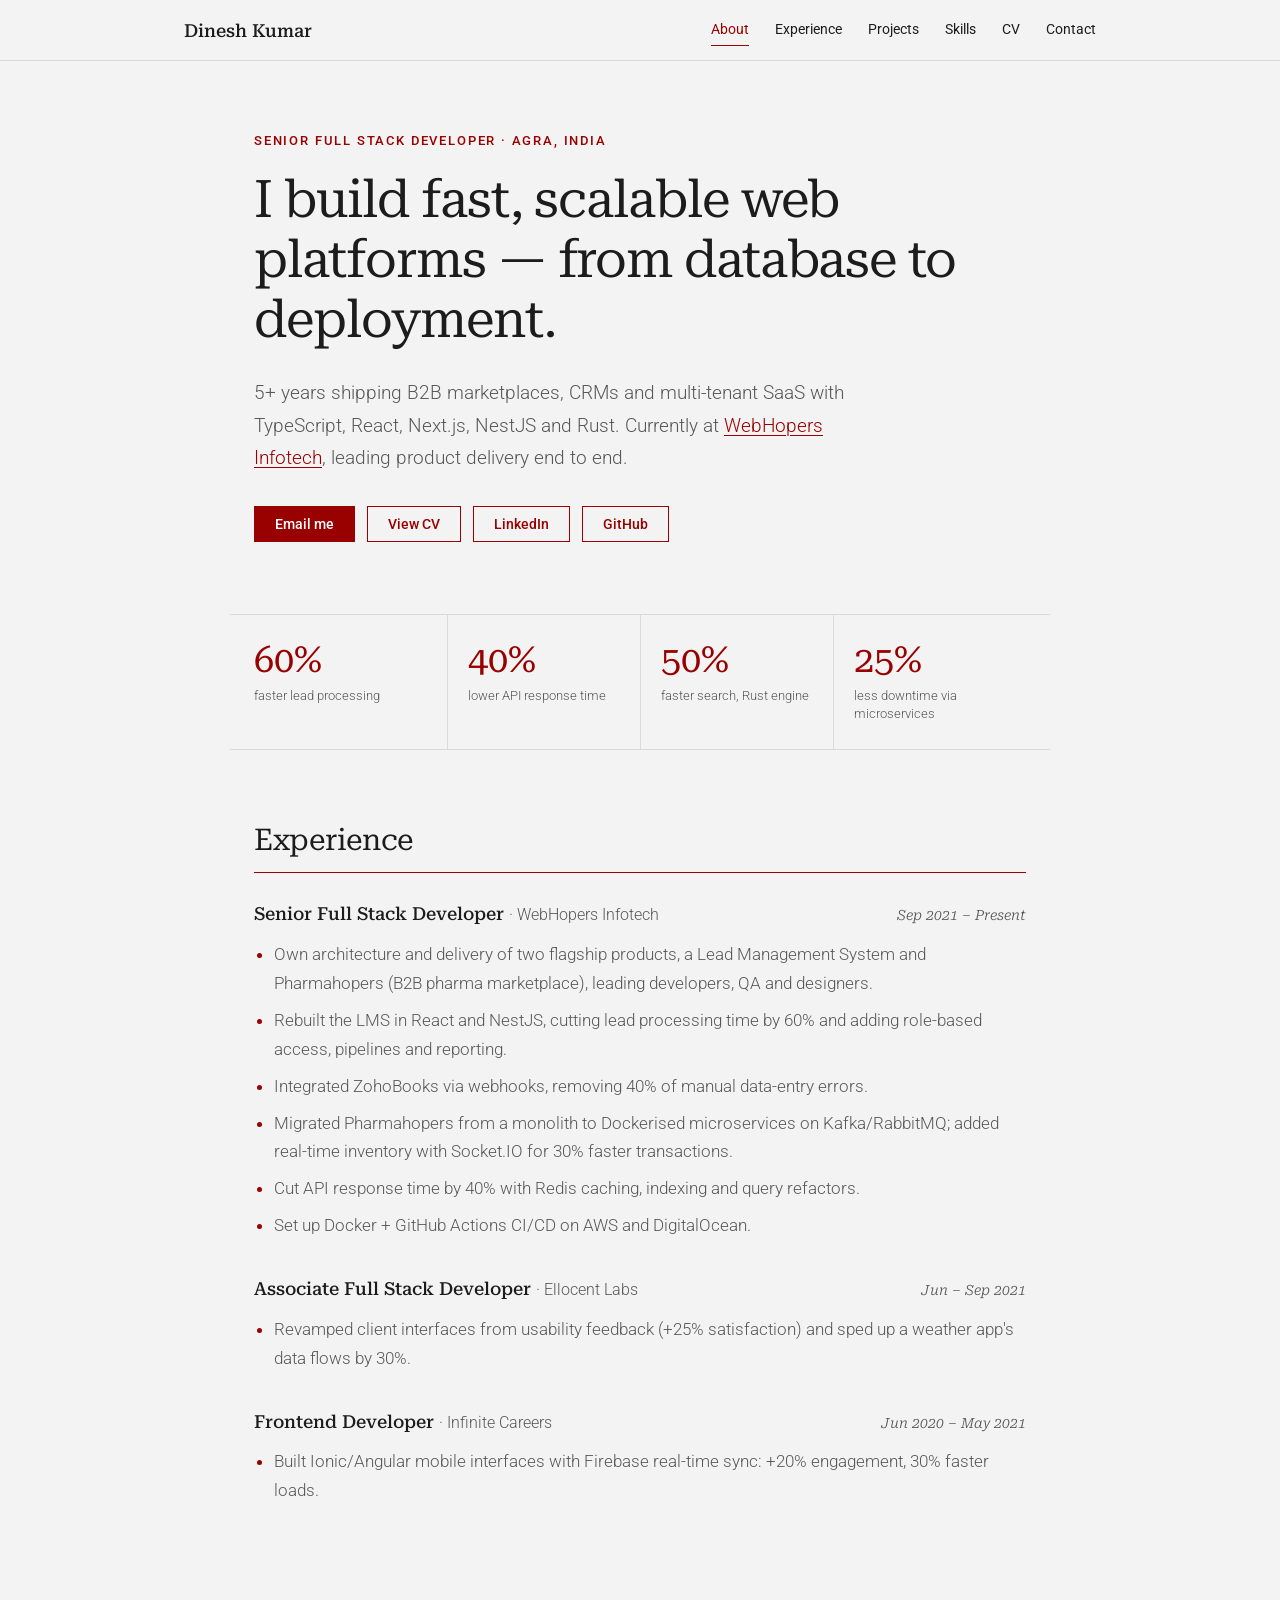
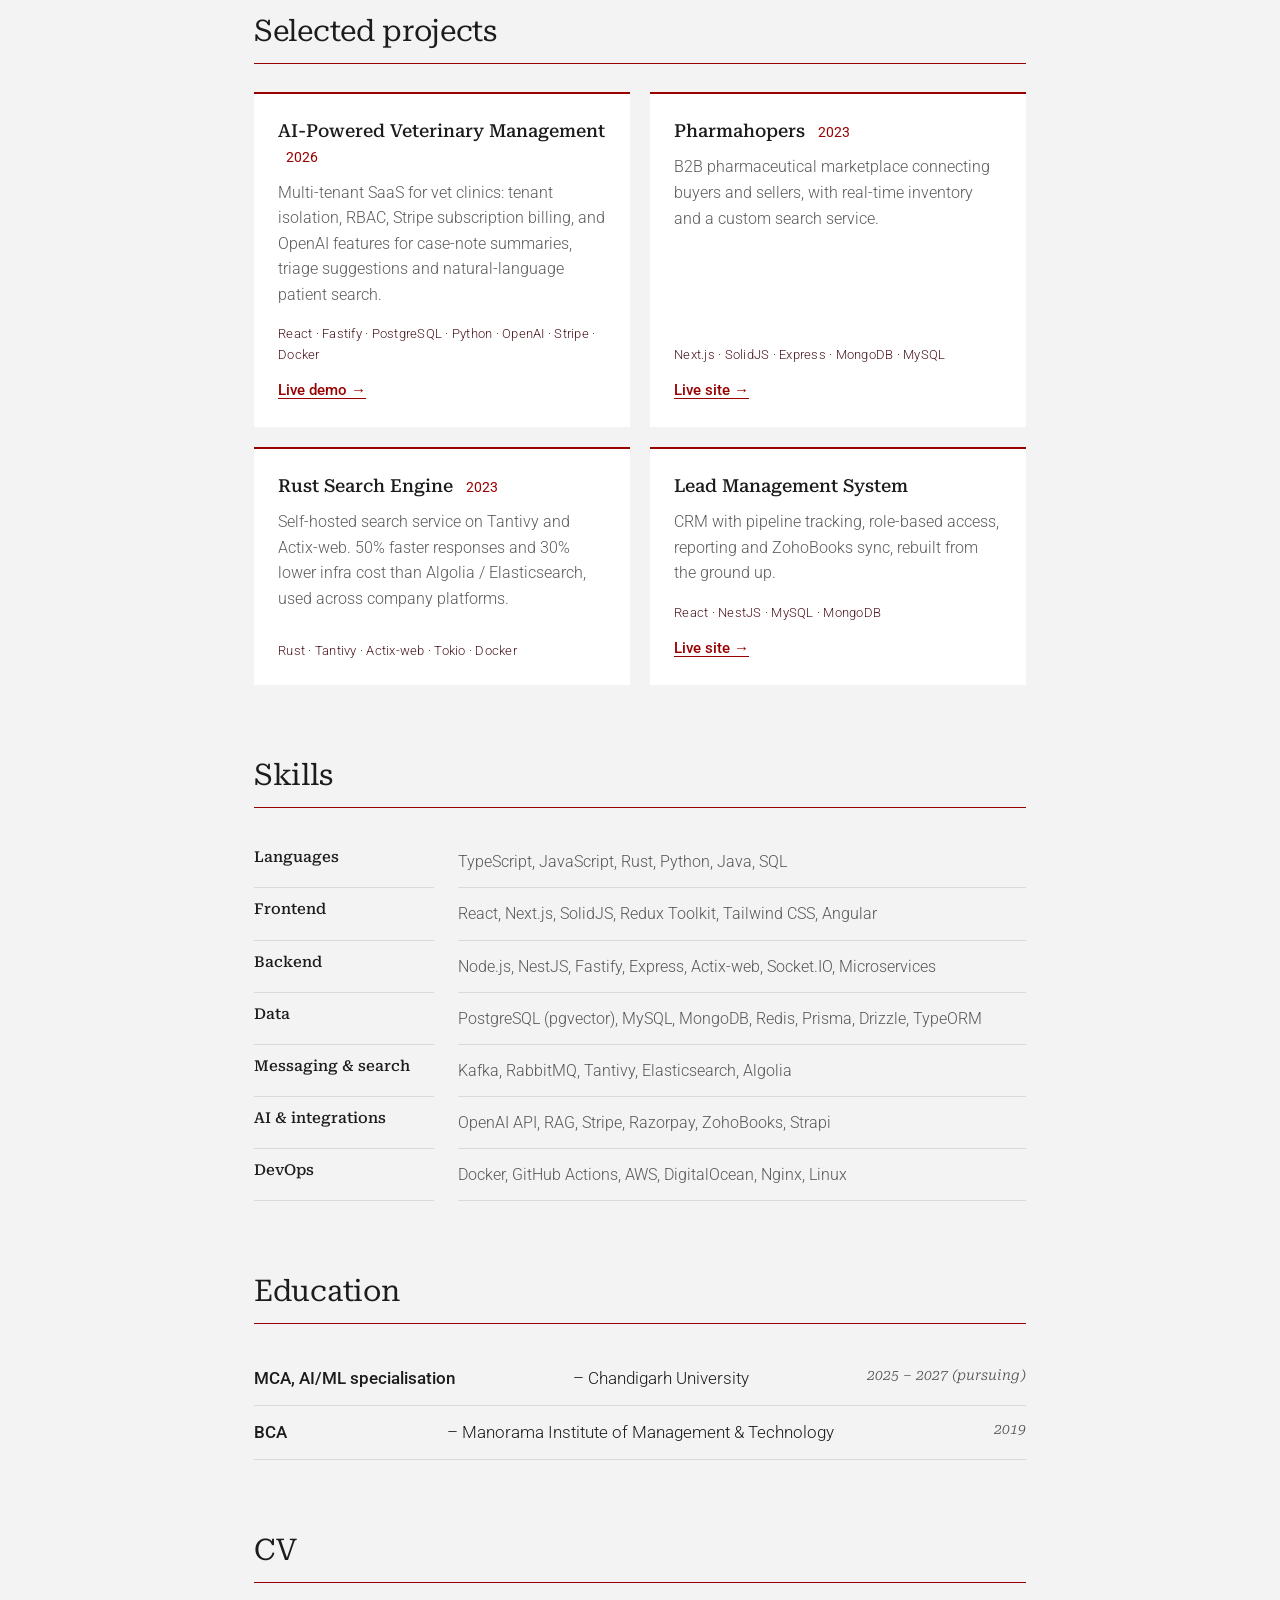
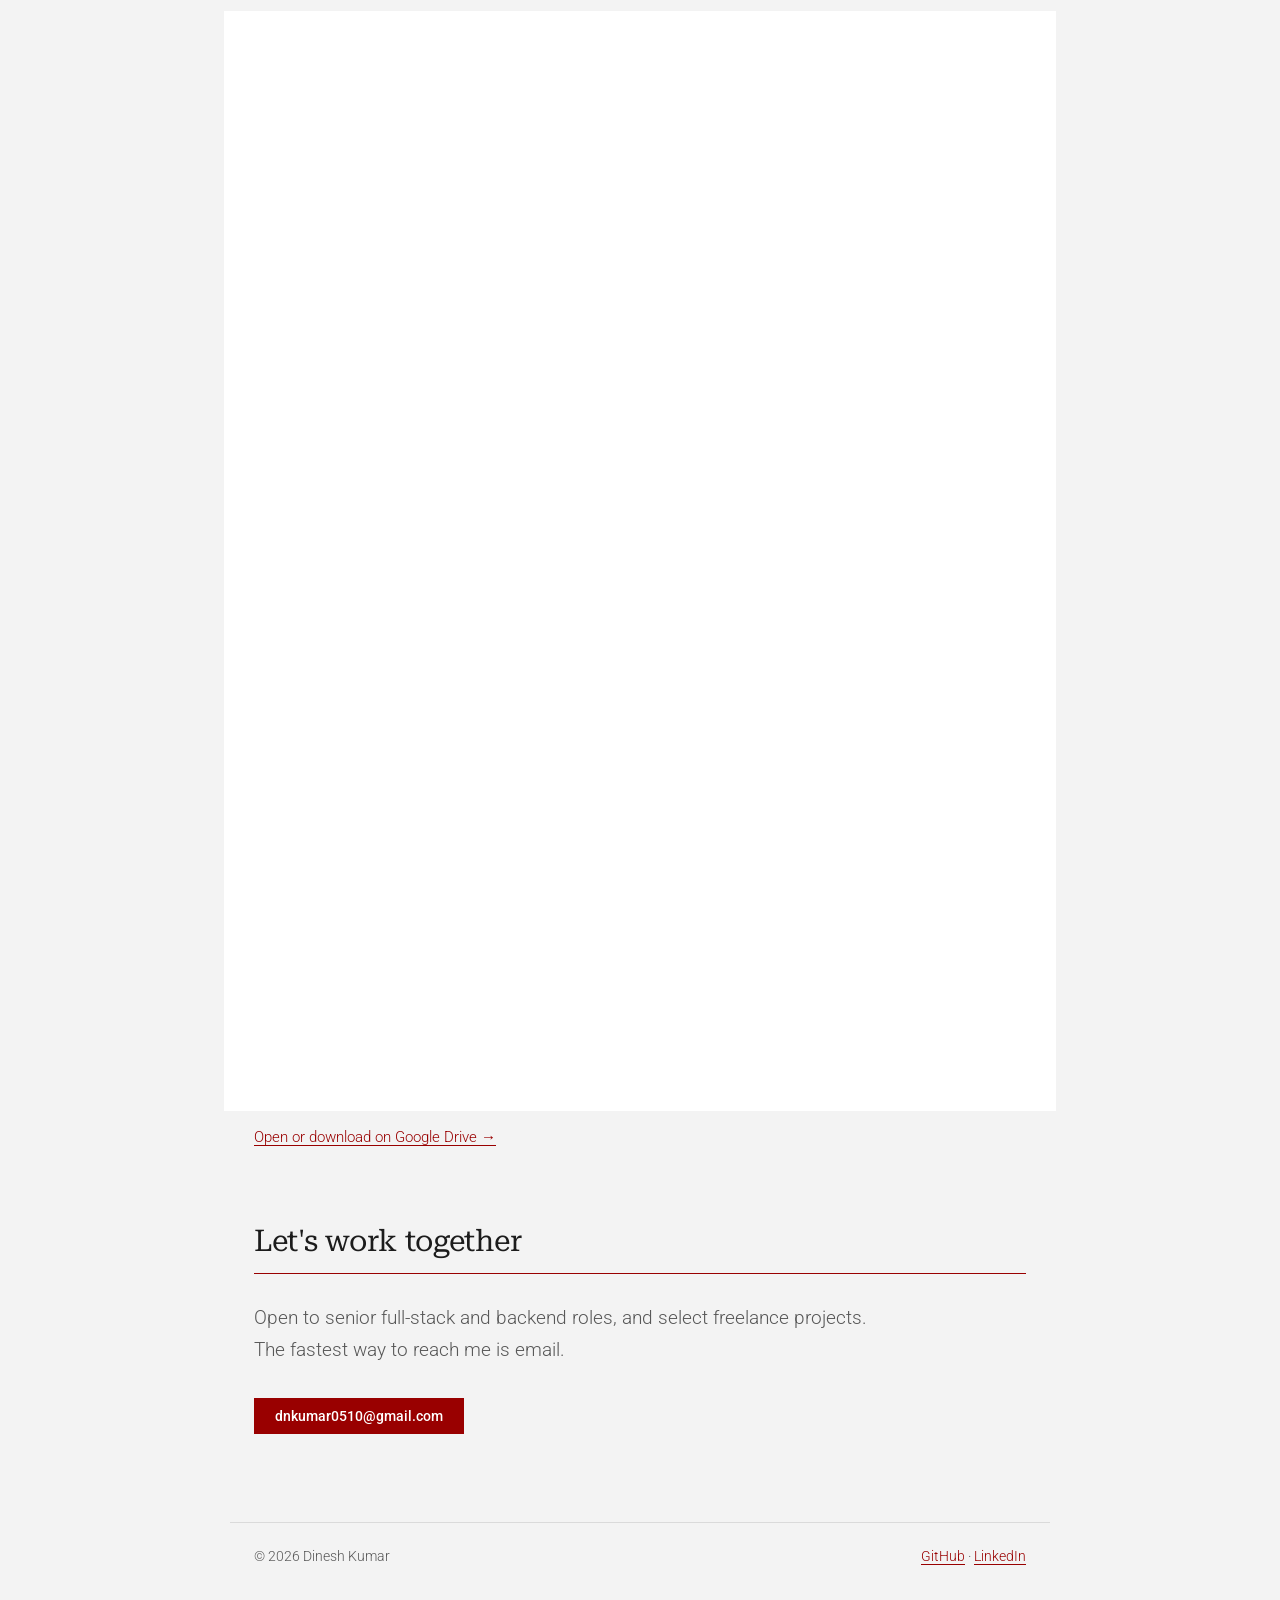
==== commit de929a60: "Fixed the Portfolio" ====
--- a/index.html
+++ b/index.html
@@ -3,1196 +3,171 @@
 <head>
     <meta charset="UTF-8">
     <meta name="viewport" content="width=device-width, initial-scale=1.0">
-    <title>Dinesh Kumar - Senior Full Stack Developer</title>
-    <meta name="description" content="Senior Full Stack Developer with 4+ years of experience in JavaScript, TypeScript, Rust, React.js, and Next.js">
-    
-    <!-- Google Fonts -->
+    <title>Dinesh Kumar – Senior Full Stack Developer</title>
+    <meta name="description" content="Senior Full Stack Developer with 5+ years building B2B marketplaces, CRMs and multi-tenant SaaS with TypeScript, React, Next.js, NestJS and Rust.">
+    <meta property="og:title" content="Dinesh Kumar – Senior Full Stack Developer">
+    <meta property="og:description" content="5+ years building scalable web platforms with TypeScript, React, Next.js, NestJS and Rust.">
+    <meta property="og:type" content="website">
     <link rel="preconnect" href="https://fonts.googleapis.com">
     <link rel="preconnect" href="https://fonts.gstatic.com" crossorigin>
-    <link href="https://fonts.googleapis.com/css2?family=Inter:wght@300;400;500;600;700;800&family=JetBrains+Mono:wght@400;500;600&display=swap" rel="stylesheet">
-    
-    <!-- Font Awesome -->
-    <link rel="stylesheet" href="https://cdnjs.cloudflare.com/ajax/libs/font-awesome/6.5.1/css/all.min.css">
-    
-    <!-- Custom CSS -->
-    <link rel="stylesheet" href="styles/main.css">
-    <link rel="stylesheet" href="styles/components.css">
-    <link rel="stylesheet" href="styles/responsive.css">
+    <link href="https://fonts.googleapis.com/css2?family=Roboto+Serif:wght@400;500;600&family=Roboto:wght@300;400;500;700&display=swap" rel="stylesheet">
+    <link rel="stylesheet" href="styles.css">
 </head>
 <body>
-    <!-- Contact Form Popup Modal -->
-    <div class="contact-modal" id="contactModal">
-        <div class="modal-overlay" id="modalOverlay"></div>
-        <div class="modal-container">
-            <div class="modal-content">
-                <button class="modal-close" id="modalClose" aria-label="Close modal">
-                    <i class="fas fa-times"></i>
-                </button>
-                
-                <div class="modal-body-wide">
-                    <!-- Left Zone: Service Showcase -->
-                    <div class="modal-left-zone">
-                        <div class="modal-showcase-header">
-                            <div class="showcase-icon">
-                                <i class="fas fa-rocket"></i>
-                            </div>
-                            <h2>What I Build</h2>
-                            <p>Specialized expertise across the full development stack</p>
-                        </div>
-                        
-                        <div class="services-showcase">
-                            <!-- Full Stack Development -->
-                            <div class="showcase-item">
-                                <div class="showcase-item-icon">
-                                    <i class="fas fa-layer-group"></i>
-                                </div>
-                                <div class="showcase-item-content">
-                                    <h4>Full Stack Development</h4>
-                                    <div class="tech-stack">
-                                        <span class="tech-badge">React</span>
-                                        <span class="tech-badge">Next.js</span>
-                                        <span class="tech-badge">Node.js</span>
-                                        <span class="tech-badge">Rust</span>
-                                    </div>
-                                </div>
-                            </div>
-                            
-                            <!-- System Architecture -->
-                            <div class="showcase-item">
-                                <div class="showcase-item-icon">
-                                    <i class="fas fa-project-diagram"></i>
-                                </div>
-                                <div class="showcase-item-content">
-                                    <h4>System Architecture</h4>
-                                    <div class="tech-stack">
-                                        <span class="tech-badge">Microservices</span>
-                                        <span class="tech-badge">AWS</span>
-                                        <span class="tech-badge">PostgreSQL</span>
-                                    </div>
-                                </div>
-                            </div>
-                            
-                            <!-- API Development -->
-                            <div class="showcase-item">
-                                <div class="showcase-item-icon">
-                                    <i class="fas fa-plug"></i>
-                                </div>
-                                <div class="showcase-item-content">
-                                    <h4>API Development</h4>
-                                    <div class="tech-stack">
-                                        <span class="tech-badge">REST</span>
-                                        <span class="tech-badge">GraphQL</span>
-                                        <span class="tech-badge">Firebase</span>
-                                    </div>
-                                </div>
-                            </div>
-                            
-                            <!-- Specialized Solutions -->
-                            <div class="showcase-item">
-                                <div class="showcase-item-icon">
-                                    <i class="fas fa-stethoscope"></i>
-                                </div>
-                                <div class="showcase-item-content">
-                                    <h4>Specialized VMS Solutions</h4>
-                                    <div class="tech-stack">
-                                        <span class="tech-badge">Custom Tools</span>
-                                        <span class="tech-badge">Analytics</span>
-                                    </div>
-                                </div>
-                            </div>
-                            
-                            <!-- Code Optimization -->
-                            <div class="showcase-item">
-                                <div class="showcase-item-icon">
-                                    <i class="fas fa-code"></i>
-                                </div>
-                                <div class="showcase-item-content">
-                                    <h4>Code Review & Optimization</h4>
-                                    <div class="tech-stack">
-                                        <span class="tech-badge">Performance</span>
-                                        <span class="tech-badge">Security</span>
-                                    </div>
-                                </div>
-                            </div>
-                            
-                            <!-- Technical Consulting -->
-                            <div class="showcase-item">
-                                <div class="showcase-item-icon">
-                                    <i class="fas fa-lightbulb"></i>
-                                </div>
-                                <div class="showcase-item-content">
-                                    <h4>Technical Consulting</h4>
-                                    <div class="tech-stack">
-                                        <span class="tech-badge">Strategy</span>
-                                        <span class="tech-badge">Mentoring</span>
-                                    </div>
-                                </div>
-                            </div>
-                        </div>
-                        
-                        <div class="showcase-footer">
-                            <div class="stats-grid">
-                                <div class="stat-item">
-                                    <i class="fas fa-briefcase"></i>
-                                    <span>4+ Years</span>
-                                </div>
-                                <div class="stat-item">
-                                    <i class="fas fa-code"></i>
-                                    <span>15+ Projects</span>
-                                </div>
-                                <div class="stat-item">
-                                    <i class="fas fa-smile"></i>
-                                    <span>Happy Clients</span>
-                                </div>
-                            </div>
-                        </div>
-                    </div>
-                    
-                    <!-- Right Zone: Contact Form -->
-                    <div class="modal-right-zone">
-                        <div class="modal-form-header">
-                            <div class="form-header-icon">
-                                <i class="fas fa-paper-plane"></i>
-                            </div>
-                            <h2>Let's Connect!</h2>
-                            <p>Have a project in mind? Let's discuss how I can help bring your ideas to life.</p>
-                        </div>
-                        
-                        <form class="contact-form" id="contactFormModal">
-                            <div class="form-group">
-                                <label for="modal-name">
-                                    <i class="fas fa-user"></i>
-                                    Your Name
-                                </label>
-                                <input type="text" id="modal-name" name="name" placeholder="John Doe" required>
-                            </div>
-                            
-                            <div class="form-group">
-                                <label for="modal-email">
-                                    <i class="fas fa-envelope"></i>
-                                    Your Email
-                                </label>
-                                <input type="email" id="modal-email" name="email" placeholder="john@example.com" required>
-                            </div>
-                            
-                            <div class="form-group">
-                                <label for="modal-message">
-                                    <i class="fas fa-comment"></i>
-                                    Message
-                                </label>
-                                <textarea id="modal-message" name="message" rows="6" placeholder="Tell me about your project..." required></textarea>
-                            </div>
-                            
-                            <button type="submit" class="btn-submit">
-                                <span>Send Message</span>
-                                <i class="fas fa-paper-plane"></i>
-                            </button>
-                            
-                            <p class="modal-note">
-                                <i class="fas fa-lock"></i>
-                                Your information is secure and will not be shared.
-                            </p>
-                        </form>
-                    </div>
-                </div>
-            </div>
-        </div>
-    </div>
-
-    <!-- Navigation Header -->
-    <header class="header" id="header">
-        <div class="container">
-            <nav class="navbar">
-                <div class="nav-brand">
-                    <span class="brand-name">Dinesh Kumar</span>
-                    <span class="brand-subtitle">Full Stack Developer</span>
-                </div>
-                <ul class="nav-menu" id="navMenu">
-                    <li><a href="#home" class="nav-link active">Home</a></li>
-                    <li><a href="#services" class="nav-link">Services</a></li>
-                    <li><a href="#about" class="nav-link">About</a></li>
-                    <li><a href="#experience" class="nav-link">Experience</a></li>
-                    <li><a href="#projects" class="nav-link">Projects</a></li>
-                    <li><a href="#skills" class="nav-link">Skills</a></li>
-                    <li><a href="#education" class="nav-link">Education</a></li>
-                    <li><a href="#contact" class="nav-link">Contact</a></li>
-                </ul>
-                <div class="nav-actions">
-                    <button class="btn-primary" id="openContactModal">Hire Me</button>
-                    <button class="mobile-menu-toggle" id="mobileMenuToggle">
-                        <i class="fas fa-bars"></i>
-                    </button>
-                </div>
-            </nav>
+    <header class="nav">
+        <div class="nav-inner">
+        <a href="#top" class="brand">Dinesh Kumar</a>
+        <nav>
+            <a href="#home">About</a>
+            <a href="#work">Experience</a>
+            <a href="#projects">Projects</a>
+            <a href="#skills">Skills</a>
+            <a href="#cv">CV</a>
+            <a href="#contact">Contact</a>
+        </nav>
         </div>
     </header>
 
-    <!-- Hero Section -->
-    <section id="home" class="hero-section">
-        <div class="container">
-            <div class="hero-content">
-                <div class="hero-badge">
-                    <span class="status-dot"></span>
-                    Available for new opportunities
+    <main id="top">
+        <section class="wrap hero" id="home">
+            <p class="eyebrow">Senior Full Stack Developer · Agra, India</p>
+            <h1>I build fast, scalable web platforms — from database to deployment.</h1>
+            <p class="lead">
+                5+ years shipping B2B marketplaces, CRMs and multi-tenant SaaS with
+                TypeScript, React, Next.js, NestJS and Rust. Currently at
+                <a href="https://www.webhopers.com">WebHopers Infotech</a>, leading product delivery end to end.
+            </p>
+            <div class="actions">
+                <a class="btn primary" href="mailto:dnkumar0510@gmail.com">Email me</a>
+                <a class="btn" href="#cv">View CV</a>
+                <a class="btn" href="https://www.linkedin.com/in/dinesh0510/">LinkedIn</a>
+                <a class="btn" href="https://github.com/DineshNKumar">GitHub</a>
+            </div>
+        </section>
+
+        <div class="wrap stats" aria-label="Highlights">
+            <div><strong>60%</strong><span>faster lead processing</span></div>
+            <div><strong>40%</strong><span>lower API response time</span></div>
+            <div><strong>50%</strong><span>faster search, Rust engine</span></div>
+            <div><strong>25%</strong><span>less downtime via microservices</span></div>
+        </div>
+
+        <section class="wrap" id="work">
+            <h2>Experience</h2>
+
+            <article class="job">
+                <div class="job-head">
+                    <h3>Senior Full Stack Developer <span>· WebHopers Infotech</span></h3>
+                    <time>Sep 2021 – Present</time>
                 </div>
-                <h1 class="hero-title">
-                    Hi, I'm <span class="gradient-text">Dinesh Kumar</span>
-                </h1>
-                <h2 class="hero-subtitle">Senior Full Stack Developer</h2>
-                <p class="hero-description">
-                    I build exceptional digital experiences with modern web technologies. 
-                    Specialized in JavaScript, TypeScript, Rust, React.js, Next.js, and cloud infrastructure.
-                </p>
-                
-                <div class="hero-stats">
-                   <div class="stat-item">
-                        <i class="fas fa-briefcase"></i>
-                        <span>4+ Years</span>
-                    </div>
-                    <div class="stat-item">
-                        <i class="fas fa-code"></i>
-                        <span>15+ Projects</span>
-                    </div>
-                    <div class="stat-item">
-                        <i class="fas fa-smile"></i>
-                        <span>Happy Clients</span>
-                    </div>
+                <ul>
+                    <li>Own architecture and delivery of two flagship products, a Lead Management System and Pharmahopers (B2B pharma marketplace), leading developers, QA and designers.</li>
+                    <li>Rebuilt the LMS in React and NestJS, cutting lead processing time by 60% and adding role-based access, pipelines and reporting.</li>
+                    <li>Integrated ZohoBooks via webhooks, removing 40% of manual data-entry errors.</li>
+                    <li>Migrated Pharmahopers from a monolith to Dockerised microservices on Kafka/RabbitMQ; added real-time inventory with Socket.IO for 30% faster transactions.</li>
+                    <li>Cut API response time by 40% with Redis caching, indexing and query refactors.</li>
+                    <li>Set up Docker + GitHub Actions CI/CD on AWS and DigitalOcean.</li>
+                </ul>
+            </article>
+
+            <article class="job">
+                <div class="job-head">
+                    <h3>Associate Full Stack Developer <span>· Ellocent Labs</span></h3>
+                    <time>Jun – Sep 2021</time>
                 </div>
-                <div class="hero-actions">
-                    <a href="#contact" class="btn-primary btn-lg">
-                        <i class="fas fa-envelope"></i>
-                        Get In Touch
-                    </a>
-                    <a href="#projects" class="btn-secondary btn-lg">
-                        <i class="fas fa-briefcase"></i>
-                        View Work
-                    </a>
+                <ul>
+                    <li>Revamped client interfaces from usability feedback (+25% satisfaction) and sped up a weather app's data flows by 30%.</li>
+                </ul>
+            </article>
+
+            <article class="job">
+                <div class="job-head">
+                    <h3>Frontend Developer <span>· Infinite Careers</span></h3>
+                    <time>Jun 2020 – May 2021</time>
                 </div>
-                <div class="social-links">
-                    <a href="mailto:dnkumar0510@gmail.com" class="social-link" title="Email">
-                        <i class="fas fa-envelope"></i>
-                    </a>
-                    <a href="#" class="social-link" title="GitHub">
-                        <i class="fab fa-github"></i>
-                    </a>
-                    <a href="#" class="social-link" title="LinkedIn">
-                        <i class="fab fa-linkedin"></i>
-                    </a>
-                </div>
+                <ul>
+                    <li>Built Ionic/Angular mobile interfaces with Firebase real-time sync: +20% engagement, 30% faster loads.</li>
+                </ul>
+            </article>
+        </section>
+
+        <section class="wrap" id="projects">
+            <h2>Selected projects</h2>
+            <div class="cards">
+                <article class="card">
+                    <h3>AI-Powered Veterinary Management <small>2026</small></h3>
+                    <p>Multi-tenant SaaS for vet clinics: tenant isolation, RBAC, Stripe subscription billing, and OpenAI features for case-note summaries, triage suggestions and natural-language patient search.</p>
+                    <p class="tags">React · Fastify · PostgreSQL · Python · OpenAI · Stripe · Docker</p>
+                    <a href="https://nurovet.com/">Live demo →</a>
+                </article>
+                <article class="card">
+                    <h3>Pharmahopers <small>2023</small></h3>
+                    <p>B2B pharmaceutical marketplace connecting buyers and sellers, with real-time inventory and a custom search service.</p>
+                    <p class="tags">Next.js · SolidJS · Express · MongoDB · MySQL</p>
+                    <a href="https://www.pharmahopers.com">Live site →</a>
+                </article>
+                <article class="card">
+                    <h3>Rust Search Engine <small>2023</small></h3>
+                    <p>Self-hosted search service on Tantivy and Actix-web. 50% faster responses and 30% lower infra cost than Algolia / Elasticsearch, used across company platforms.</p>
+                    <p class="tags">Rust · Tantivy · Actix-web · Tokio · Docker</p>
+                </article>
+                <article class="card">
+                    <h3>Lead Management System</h3>
+                    <p>CRM with pipeline tracking, role-based access, reporting and ZohoBooks sync, rebuilt from the ground up.</p>
+                    <p class="tags">React · NestJS · MySQL · MongoDB</p>
+                    <a href="https://www.whsuites.com">Live site →</a>
+                </article>
             </div>
-        </div>
-        <div class="hero-decoration">
-            <div class="decoration-circle circle-1"></div>
-            <div class="decoration-circle circle-2"></div>
-            <div class="decoration-circle circle-3"></div>
-        </div>
-    </section>
+        </section>
 
-    <!-- Services Section -->
-    <section id="services" class="services-section section">
-        <div class="container">
-            <div class="section-header">
-                <span class="section-tag">What I Offer</span>
-                <h2 class="section-title">My Services</h2>
-                <p class="section-subtitle">Specialized expertise to bring your ideas to life</p>
+        <section class="wrap" id="skills">
+            <h2>Skills</h2>
+            <dl class="skills">
+                <dt>Languages</dt><dd>TypeScript, JavaScript, Rust, Python, Java, SQL</dd>
+                <dt>Frontend</dt><dd>React, Next.js, SolidJS, Redux Toolkit, Tailwind CSS, Angular</dd>
+                <dt>Backend</dt><dd>Node.js, NestJS, Fastify, Express, Actix-web, Socket.IO, Microservices</dd>
+                <dt>Data</dt><dd>PostgreSQL (pgvector), MySQL, MongoDB, Redis, Prisma, Drizzle, TypeORM</dd>
+                <dt>Messaging &amp; search</dt><dd>Kafka, RabbitMQ, Tantivy, Elasticsearch, Algolia</dd>
+                <dt>AI &amp; integrations</dt><dd>OpenAI API, RAG, Stripe, Razorpay, ZohoBooks, Strapi</dd>
+                <dt>DevOps</dt><dd>Docker, GitHub Actions, AWS, DigitalOcean, Nginx, Linux</dd>
+            </dl>
+        </section>
+
+        <section class="wrap" id="education">
+            <h2>Education</h2>
+            <ul class="plain">
+                <li><strong>MCA, AI/ML specialisation</strong> – Chandigarh University <time>2025 – 2027 (pursuing)</time></li>
+                <li><strong>BCA</strong> – Manorama Institute of Management &amp; Technology <time>2019</time></li>
+            </ul>
+        </section>
+
+        <section class="cv" id="cv">
+            <div class="wrap">
+                <h2>CV</h2>
             </div>
-            
-            <div class="services-grid">
-                <!-- Service 1: Full Stack Development -->
-                <div class="service-card">
-                    <div class="service-icon">
-                        <i class="fas fa-layer-group"></i>
-                    </div>
-                    <h3 class="service-title">Full Stack Development</h3>
-                    <p class="service-description">
-                        Building complete, production-ready applications with modern tech stacks. 
-                        React/Next.js frontend seamlessly integrated with Fastify/Rust backend.
-                    </p>
-                    <ul class="service-features">
-                        <li><i class="fas fa-check"></i> React.js & Next.js applications</li>
-                        <li><i class="fas fa-check"></i> Node.js & Rust backend services</li>
-                        <li><i class="fas fa-check"></i> Real-time features & WebSockets</li>
-                        <li><i class="fas fa-check"></i> Server-side rendering (SSR)</li>
-                    </ul>
-                    <div class="service-outcome">
-                        <i class="fas fa-chart-line"></i>
-                        <span>40% faster load times on average</span>
-                    </div>
-                </div>
+            <div class="cv-frame">
+                <iframe id="cvViewer" title="Dinesh Kumar – CV" hidden></iframe>
+            </div>
+            <p class="cv-link wrap">
+                <a href="https://drive.google.com/drive/folders/1fbsBHrMXcMV0fM_r2Erm-m8wUgdkQ1H8?usp=sharing" id="cvOpen">Open or download on Google Drive →</a>
+            </p>
+        </section>
 
-                <!-- Service 2: System Architecture -->
-                <div class="service-card">
-                    <div class="service-icon">
-                        <i class="fas fa-project-diagram"></i>
-                    </div>
-                    <h3 class="service-title">System Architecture & Design</h3>
-                    <p class="service-description">
-                        Designing scalable, maintainable systems with optimal database schemas 
-                        and high-performance server logic.
-                    </p>
-                    <ul class="service-features">
-                        <li><i class="fas fa-check"></i> Microservices architecture</li>
-                        <li><i class="fas fa-check"></i> Database design & optimization</li>
-                        <li><i class="fas fa-check"></i> Cloud infrastructure (AWS/Azure)</li>
-                        <li><i class="fas fa-check"></i> Performance optimization</li>
-                    </ul>
-                    <div class="service-outcome">
-                        <i class="fas fa-chart-line"></i>
-                        <span>40% reduction in system response times</span>
-                    </div>
-                </div>
+        <section class="wrap contact" id="contact">
+            <h2>Let's work together</h2>
+            <p class="lead">Open to senior full-stack and backend roles, and select freelance projects. The fastest way to reach me is email.</p>
+            <a class="btn primary" href="mailto:dnkumar0510@gmail.com">dnkumar0510@gmail.com</a>
+        </section>
+    </main>
 
-                <!-- Service 3: API Development & Integration -->
-                <div class="service-card">
-                    <div class="service-icon">
-                        <i class="fas fa-plug"></i>
-                    </div>
-                    <h3 class="service-title">API Development & Integration</h3>
-                    <p class="service-description">
-                        Developing secure, well-documented REST and GraphQL APIs with seamless 
-                        third-party service integrations.
-                    </p>
-                    <ul class="service-features">
-                        <li><i class="fas fa-check"></i> RESTful API design</li>
-                        <li><i class="fas fa-check"></i> GraphQL implementation</li>
-                        <li><i class="fas fa-check"></i> Firebase & cloud services</li>
-                        <li><i class="fas fa-check"></i> Authentication & security</li>
-                    </ul>
-                    <div class="service-outcome">
-                        <i class="fas fa-chart-line"></i>
-                        <span>Secure, scalable API solutions</span>
-                    </div>
-                </div>
-
-                <!-- Service 4: VMS Solutions -->
-                <div class="service-card">
-                    <div class="service-icon">
-                        <i class="fas fa-stethoscope"></i>
-                    </div>
-                    <h3 class="service-title">Specialized VMS Solutions</h3>
-                    <p class="service-description">
-                        Custom Veterinary Management Systems with advanced calculators and 
-                        specialized tools for healthcare professionals.
-                    </p>
-                    <ul class="service-features">
-                        <li><i class="fas fa-check"></i> Custom VMS development</li>
-                        <li><i class="fas fa-check"></i> Medical calculators & tools</li>
-                        <li><i class="fas fa-check"></i> Patient management systems</li>
-                        <li><i class="fas fa-check"></i> Reporting & analytics</li>
-                    </ul>
-                    <div class="service-outcome">
-                        <i class="fas fa-chart-line"></i>
-                        <span>40% boost in sales efficiency</span>
-                    </div>
-                </div>
-
-                <!-- Service 5: Code Review & Optimization -->
-                <div class="service-card">
-                    <div class="service-icon">
-                        <i class="fas fa-code"></i>
-                    </div>
-                    <h3 class="service-title">Code Review & Optimization</h3>
-                    <p class="service-description">
-                        Comprehensive code audits, performance optimization, and best practices 
-                        implementation for existing projects.
-                    </p>
-                    <ul class="service-features">
-                        <li><i class="fas fa-check"></i> Code quality assessment</li>
-                        <li><i class="fas fa-check"></i> Performance profiling</li>
-                        <li><i class="fas fa-check"></i> Security audits</li>
-                        <li><i class="fas fa-check"></i> Refactoring & modernization</li>
-                    </ul>
-                    <div class="service-outcome">
-                        <i class="fas fa-chart-line"></i>
-                        <span>Clean, maintainable codebases</span>
-                    </div>
-                </div>
-
-                <!-- Service 6: Technical Consulting -->
-                <div class="service-card">
-                    <div class="service-icon">
-                        <i class="fas fa-lightbulb"></i>
-                    </div>
-                    <h3 class="service-title">Technical Consulting</h3>
-                    <p class="service-description">
-                        Strategic technology guidance, architecture reviews, and technical 
-                        leadership for your development projects.
-                    </p>
-                    <ul class="service-features">
-                        <li><i class="fas fa-check"></i> Technology stack selection</li>
-                        <li><i class="fas fa-check"></i> Architecture planning</li>
-                        <li><i class="fas fa-check"></i> Team mentoring</li>
-                        <li><i class="fas fa-check"></i> Best practices implementation</li>
-                    </ul>
-                    <div class="service-outcome">
-                        <i class="fas fa-chart-line"></i>
-                        <span>Strategic technical guidance</span>
-                    </div>
-                </div>
-            </div>
-
-            <!-- CTA Section -->
-            <div class="services-cta">
-                <h3>Ready to start your project?</h3>
-                <p>Let's discuss how I can help bring your ideas to life</p>
-                <button class="btn-primary btn-lg" id="openContactModalFromServices">
-                    <i class="fas fa-rocket"></i>
-                    Let's Work Together
-                </button>
-            </div>
-        </div>
-    </section>
-
-    <!-- About Section -->
-    <section id="about" class="about-section section">
-        <div class="container">
-            <div class="section-header">
-                <span class="section-tag">Who I Am</span>
-                <h2 class="section-title">About Me</h2>
-                <p class="section-subtitle">Passionate developer focused on creating impactful solutions</p>
-            </div>
-            <div class="about-content">
-                <div class="about-text">
-                    <p class="lead">
-                        Senior Full Stack Developer with <strong>4+ years of experience</strong> designing and delivering 
-                        scalable, high-performance web applications. Proven track record of reducing system 
-                        response times by 40%, improving sales efficiency by 40%, and leading cross-functional 
-                        teams to deliver innovative solutions.
-                    </p>
-                    <div class="about-highlights">
-                        <div class="highlight-item">
-                            <i class="fas fa-check-circle"></i>
-                            <div>
-                                <h4>Full SDLC Management</h4>
-                                <p>Proficient in managing complete software development lifecycle with CI/CD pipelines</p>
-                            </div>
-                        </div>
-                        <div class="highlight-item">
-                            <i class="fas fa-check-circle"></i>
-                            <div>
-                                <h4>Cloud & DevOps</h4>
-                                <p>Expert in deploying containerized applications with Docker and Kubernetes</p>
-                            </div>
-                        </div>
-                        <div class="highlight-item">
-                            <i class="fas fa-check-circle"></i>
-                            <div>
-                                <h4>Performance Optimization</h4>
-                                <p>Skilled in optimizing performance and solving complex technical challenges</p>
-                            </div>
-                        </div>
-                        <div class="highlight-item">
-                            <i class="fas fa-check-circle"></i>
-                            <div>
-                                <h4>Modern Tech Stack</h4>
-                                <p>Experienced in leveraging cutting-edge technologies to drive business growth</p>
-                            </div>
-                        </div>
-                    </div>
-                </div>
-                <div class="about-info">
-                    <div class="info-card">
-                        <h3>Quick Info</h3>
-                        <ul class="info-list">
-                            <li>
-                                <i class="fas fa-map-marker-alt"></i>
-                                <span><strong>Location:</strong> Zirakpur, Punjab, India</span>
-                            </li>
-                            <li>
-                                <i class="fas fa-briefcase"></i>
-                                <span><strong>Experience:</strong> 4+ Years</span>
-                            </li>
-                            <li>
-                                <i class="fas fa-graduation-cap"></i>
-                                <span><strong>Education:</strong> BCA, MCA (Pursuing)</span>
-                            </li>
-                            <li>
-                                <i class="fas fa-code"></i>
-                                <span><strong>Specialization:</strong> Full Stack Development</span>
-                            </li>
-                        </ul>
-                        <a href="https://drive.google.com/drive/folders/1fbsBHrMXcMV0fM_r2Erm-m8wUgdkQ1H8?usp=sharing" class="btn-primary btn-block">Download Resume</a>
-                    </div>
-                </div>
-            </div>
-        </div>
-    </section>
-
-    <!-- Experience Section -->
-    <section id="experience" class="experience-section section">
-        <div class="container">
-            <div class="section-header">
-                <span class="section-tag">My Journey</span>
-                <h2 class="section-title">Work Experience</h2>
-                <p class="section-subtitle">Building innovative solutions across different companies</p>
-            </div>
-            <div class="timeline">
-                <!-- Experience 1 -->
-                <div class="timeline-item">
-                    <div class="timeline-marker current"></div>
-                    <div class="timeline-content">
-                        <div class="experience-header">
-                            <div class="experience-info">
-                                <h3>Sr. Full Stack Developer</h3>
-                                <h4>Webhopers Infotech Pvt. Ltd.</h4>
-                                <div class="experience-meta">
-                                    <span class="duration">
-                                        <i class="fas fa-calendar"></i>
-                                        Sep 2021 - Present
-                                    </span>
-                                    <span class="location">
-                                        <i class="fas fa-map-marker-alt"></i>
-                                        Zirakpur, Punjab
-                                    </span>
-                                </div>
-                            </div>
-                            <span class="company-badge current-badge">Current</span>
-                        </div>
-                        <p class="experience-description">
-                            Spearheaded the design and implementation of backend and frontend solutions, 
-                            reducing response time by 40% across user interactions and improving overall system performance.
-                        </p>
-                        <div class="achievements">
-                            <h5>Key Projects & Achievements:</h5>
-                            <div class="project-card">
-                                <div class="project-header">
-                                    <h6><i class="fas fa-tasks"></i> Lead Management System (LMS)</h6>
-                                    <span class="badge success">Production</span>
-                                </div>
-                                <ul>
-                                    <li>Rebuilt the LMS from scratch, reducing lead processing time by <strong>60%</strong></li>
-                                    <li>Integrated with ZohoBooks CRM, reducing manual data entry errors by <strong>40%</strong></li>
-                                    <li>Improved data accuracy by <strong>25%</strong> through automated validation</li>
-                                    <li>Reduced operational delays by <strong>15%</strong> with enhanced system reliability</li>
-                                </ul>
-                                <div class="tech-tags">
-                                    <span class="tech-tag">TypeScript</span>
-                                    <span class="tech-tag">Next.js</span>
-                                    <span class="tech-tag">MongoDB</span>
-                                    <span class="tech-tag">ZohoBooks API</span>
-                                </div>
-                            </div>
-                            <div class="project-card">
-                                <div class="project-header">
-                                    <h6><i class="fas fa-pills"></i> Pharmahopers (B2B Pharmaceutical Platform)</h6>
-                                    <span class="badge success">Production</span>
-                                </div>
-                                <ul>
-                                    <li>Migrated architecture from Monolith to Microservices, reducing downtime by <strong>25%</strong></li>
-                                    <li>Added real-time inventory tracking and automated order processing</li>
-                                    <li>Achieved <strong>30%</strong> faster transaction processing time</li>
-                                    <li>Increased user satisfaction by <strong>20%</strong> with improved features</li>
-                                </ul>
-                                <div class="tech-tags">
-                                    <span class="tech-tag">Microservices</span>
-                                    <span class="tech-tag">React</span>
-                                    <span class="tech-tag">Node.js</span>
-                                    <span class="tech-tag">PostgreSQL</span>
-                                    <span class="tech-tag">Docker</span>
-                                </div>
-                            </div>
-                            <div class="project-card">
-                                <div class="project-header">
-                                    <h6><i class="fas fa-search"></i> Rust Search Engine System</h6>
-                                    <span class="badge success">Production</span>
-                                </div>
-                                <ul>
-                                    <li>Developed lightweight search engine using Rust and Tantivy library</li>
-                                    <li>Improved search performance by <strong>50%</strong> compared to previous solution</li>
-                                    <li>Reduced infrastructure costs by <strong>30%</strong></li>
-                                    <li>Provided cost-effective alternative to Algolia and Elasticsearch</li>
-                                </ul>
-                                <div class="tech-tags">
-                                    <span class="tech-tag">Rust</span>
-                                    <span class="tech-tag">Tantivy</span>
-                                    <span class="tech-tag">Actix-web</span>
-                                    <span class="tech-tag">Docker</span>
-                                </div>
-                            </div>
-                        </div>
-                    </div>
-                </div>
-
-                <!-- Experience 2 -->
-                <div class="timeline-item">
-                    <div class="timeline-marker"></div>
-                    <div class="timeline-content">
-                        <div class="experience-header">
-                            <div class="experience-info">
-                                <h3>Associate Full Stack Developer</h3>
-                                <h4>Ellocent Labs IT Solutions Pvt. Ltd.</h4>
-                                <div class="experience-meta">
-                                    <span class="duration">
-                                        <i class="fas fa-calendar"></i>
-                                        Jun 2021 - Sep 2021
-                                    </span>
-                                    <span class="location">
-                                        <i class="fas fa-map-marker-alt"></i>
-                                        Mohali, Punjab
-                                    </span>
-                                </div>
-                            </div>
-                        </div>
-                        <div class="achievements">
-                            <ul>
-                                <li>Revamped user experience for high-profile client applications by integrating user feedback</li>
-                                <li>Led to a <strong>25%</strong> increase in customer satisfaction scores</li>
-                                <li>Improved retention rates on key projects</li>
-                                <li>Collaborated on weather application with <strong>30%</strong> improvement in data retrieval speed</li>
-                            </ul>
-                            <br />
-                            <div class="tech-tags">
-                                <span class="tech-tag">JavaScript</span>
-                                <span class="tech-tag">React</span>
-                                <span class="tech-tag">Node.js</span>
-                                <span class="tech-tag">REST APIs</span>
-                            </div>
-                        </div>
-                    </div>
-                </div>
-
-                <!-- Experience 3 -->
-                <div class="timeline-item">
-                    <div class="timeline-marker"></div>
-                    <div class="timeline-content">
-                        <div class="experience-header">
-                            <div class="experience-info">
-                                <h3>Frontend Developer</h3>
-                                <h4>Infinite Careers Pvt. Ltd.</h4>
-                                <div class="experience-meta">
-                                    <span class="duration">
-                                        <i class="fas fa-calendar"></i>
-                                        Jun 2020 - May 2021
-                                    </span>
-                                    <span class="location">
-                                        <i class="fas fa-map-marker-alt"></i>
-                                        Bengaluru, Karnataka
-                                    </span>
-                                </div>
-                            </div>
-                        </div>
-                        <div class="achievements">
-                            <ul>
-                                <li>Developed responsive web applications using React.js and modern CSS frameworks</li>
-                                <li>Implemented RESTful API integrations for seamless data flow</li>
-                                <li>Collaborated with design team to ensure pixel-perfect UI implementation</li>
-                                <li>Optimized application performance resulting in faster load times</li>
-                            </ul>
-                            <br />
-                            <div class="tech-tags">
-                                <span class="tech-tag">JavaScript</span>
-                                <span class="tech-tag">React</span>
-                                <span class="tech-tag">HTML/CSS</span>
-                                <span class="tech-tag">Git</span>
-                            </div>
-                        </div>
-                    </div>
-                </div>
-            </div>
-        </div>
-    </section>
-
-    <!-- Projects Section -->
-    <section id="projects" class="projects-section section">
-        <div class="container">
-            <div class="section-header">
-                <span class="section-tag">Portfolio</span>
-                <h2 class="section-title">Featured Projects</h2>
-                <p class="section-subtitle">Some of my recent work and side projects</p>
-            </div>
-            <div class="projects-grid">
-                <!-- Project 1 -->
-                <div class="project-item">
-                    <div class="project-content">
-                        <div class="project-header">
-                            <div class="project-title-area">
-                                <h3>Lead Management System</h3>
-                                <p class="project-tagline">Complete rebuild of LMS with TypeScript and Next.js, integrated with ZohoBooks CRM for automated workflows.</p>
-                            </div>
-                            <div class="project-links">
-                                <a href="https://www.whsuites.com" class="project-link" title="Live Demo" target="_blank">
-                                    <i class="fas fa-external-link-alt"></i>
-                                </a>
-                                <a href="https://github.com/DineshNKumar" class="project-link" title="GitHub" target="_blank">
-                                    <i class="fab fa-github"></i>
-                                </a>
-                            </div>
-                        </div>
-                        <div class="tech-tags">
-                            <span class="tech-tag">TypeScript</span>
-                            <span class="tech-tag">Next.js</span>
-                            <span class="tech-tag">Styled-Components</span>
-                            <span class="tech-tag">MongoDB</span>
-                            <span class="tech-tag">MySQL</span>
-                        </div>
-                        <div class="project-stats">
-                            <span><i class="fas fa-arrow-up"></i> 60% faster processing</span>
-                            <span><i class="fas fa-check"></i> 40% fewer errors</span>
-                        </div>
-                    </div>
-                </div>
-
-                <!-- Project 2 -->
-                <div class="project-item">
-                    <div class="project-content">
-                        <div class="project-header">
-                            <div class="project-title-area">
-                                <h3>Pharmahopers B2B Platform</h3>
-                                <p class="project-tagline">B2B pharmaceutical platform with microservices architecture, real-time inventory tracking, and automated processing.</p>
-                            </div>
-                            <div class="project-links">
-                                <a href="https://www.pharmahopers.com" class="project-link" title="Live Demo" target="_blank">
-                                    <i class="fas fa-external-link-alt"></i>
-                                </a>
-                                <a href="https://github.com/DineshNKumar" class="project-link" title="GitHub" target="_blank">
-                                    <i class="fab fa-github"></i>
-                                </a>
-                            </div>
-                        </div>
-                        <div class="tech-tags">
-                            <span class="tech-tag">Microservices</span>
-                            <span class="tech-tag">React</span>
-                            <span class="tech-tag">NextJS</span>
-                            <span class="tech-tag">MySQL</span>
-                        </div>
-                        <div class="project-stats">
-                            <span><i class="fas fa-clock"></i> 30% faster transactions</span>
-                            <span><i class="fas fa-server"></i> 25% less downtime</span>
-                        </div>
-                    </div>
-                </div>
-
-                <!-- Project 3 -->
-                <div class="project-item">
-                    <div class="project-content">
-                        <div class="project-header">
-                            <div class="project-title-area">
-                                <h3>Rust Search Engine</h3>
-                                <p class="project-tagline">Lightweight, high-performance search engine built with Rust and Tantivy as a cost-effective alternative to commercial solutions.</p>
-                            </div>
-                            <div class="project-links">
-                                <a href="https://github.com/DineshNKumar" class="project-link" title="GitHub" target="_blank">
-                                    <i class="fab fa-github"></i>
-                                </a>
-                            </div>
-                        </div>
-                        <div class="tech-tags">
-                            <span class="tech-tag">Rust</span>
-                            <span class="tech-tag">Tantivy</span>
-                            <span class="tech-tag">Docker</span>
-                        </div>
-                        <div class="project-stats">
-                            <span><i class="fas fa-bolt"></i> 50% faster search</span>
-                            <span><i class="fas fa-dollar-sign"></i> 30% cost reduction</span>
-                        </div>
-                    </div>
-                </div>
-
-                <!-- Project 4 -->
-                <div class="project-item">
-                    <div class="project-content">
-                        <div class="project-header">
-                            <div class="project-title-area">
-                                <h3>NuroVet - Veterinary Management System</h3>
-                                <p class="project-tagline">AI-powered veterinary software solution featuring an intelligent chatbot for instant access to pet medical history and health information. Includes specialized veterinary calculators for dosage, vital signs, and treatment planning.</p>
-                            </div>
-                            <div class="project-links">
-                                <a href="https://vms.whdev.in" class="project-link" title="Live Demo">
-                                    <i class="fas fa-external-link-alt"></i>
-                                </a>
-                                <a href="https://github.com/DineshNKumar" class="project-link" title="GitHub">
-                                    <i class="fab fa-github"></i>
-                                </a>
-                            </div>
-                        </div>
-                        <div class="tech-tags">
-                            <span class="tech-tag">AI Chatbot</span>
-                            <span class="tech-tag">React</span>
-                            <span class="tech-tag">Node.js(Fastify JS)</span>
-                            <span class="tech-tag">Python</span>
-                            <span class="tech-tag">PostgreSQL</span>
-                        </div>
-                        <div class="project-stats">
-                            <span><i class="fas fa-robot"></i> AI-powered assistance</span>
-                            <span><i class="fas fa-calculator"></i> Vet calculators</span>
-                        </div>
-                    </div>
-                </div>
-            </div>
-        </div>
-    </section>
-
-    <!-- Skills Section -->
-    <section id="skills" class="skills-section section">
-        <div class="container">
-            <div class="section-header">
-                <span class="section-tag">Technical Expertise</span>
-                <h2 class="section-title">Skills & Technologies</h2>
-                <p class="section-subtitle">Tools and technologies I work with</p>
-            </div>
-            <div class="skills-container">
-                <div class="skill-category">
-                    <h3><i class="fas fa-code"></i> Languages</h3>
-                    <div class="skill-grid">
-                        <div class="skill-item">
-                            <span class="skill-name">JavaScript</span>
-                            <div class="skill-bar">
-                                <div class="skill-progress" style="width: 95%"></div>
-                            </div>
-                        </div>
-                        <div class="skill-item">
-                            <span class="skill-name">TypeScript</span>
-                            <div class="skill-bar">
-                                <div class="skill-progress" style="width: 90%"></div>
-                            </div>
-                        </div>
-                        <div class="skill-item">
-                            <span class="skill-name">Rust</span>
-                            <div class="skill-bar">
-                                <div class="skill-progress" style="width: 80%"></div>
-                            </div>
-                        </div>
-                        <div class="skill-item">
-                            <span class="skill-name">Java</span>
-                            <div class="skill-bar">
-                                <div class="skill-progress" style="width: 60%"></div>
-                            </div>
-                        </div>
-                        <div class="skill-item>
-                            <span class="skill-name">Python</span>
-                            <div class="skill-bar">
-                                <div class="skill-progress" style="width: 70%"></div>
-                            </div>
-                        </div>
-                    </div>
-                </div>
-
-                <div class="skill-category">
-                    <h3><i class="fas fa-laptop-code"></i> Frontend</h3>
-                    <div class="skill-grid">
-                        <div class="skill-item">
-                            <span class="skill-name">React.js</span>
-                            <div class="skill-bar">
-                                <div class="skill-progress" style="width: 95%"></div>
-                            </div>
-                        </div>
-                        <div class="skill-item">
-                            <span class="skill-name">Next.js</span>
-                            <div class="skill-bar">
-                                <div class="skill-progress" style="width: 90%"></div>
-                            </div>
-                        </div>
-                        <div class="skill-item">
-                            <span class="skill-name">HTML/CSS</span>
-                            <div class="skill-bar">
-                                <div class="skill-progress" style="width: 95%"></div>
-                            </div>
-                        </div>
-                        <div class="skill-item">
-                            <span class="skill-name">Tailwind CSS</span>
-                            <div class="skill-bar">
-                                <div class="skill-progress" style="width: 85%"></div>
-                            </div>
-                        </div>
-                    </div>
-                </div>
-
-                <div class="skill-category">
-                    <h3><i class="fas fa-server"></i> Backend</h3>
-                    <div class="skill-grid">
-                        <div class="skill-item">
-                            <span class="skill-name">Node.js</span>
-                            <div class="skill-bar">
-                                <div class="skill-progress" style="width: 90%"></div>
-                            </div>
-                        </div>
-                        <div class="skill-item">
-                            <span class="skill-name">Express.js</span>
-                            <div class="skill-bar">
-                                <div class="skill-progress" style="width: 90%"></div>
-                            </div>
-                        </div>
-                        <div class="skill-item">
-                            <span class="skill-name">Actix-web</span>
-                            <div class="skill-bar">
-                                <div class="skill-progress" style="width: 75%"></div>
-                            </div>
-                        </div>
-                        <div class="skill-item">
-                            <span class="skill-name">REST APIs</span>
-                            <div class="skill-bar">
-                                <div class="skill-progress" style="width: 95%"></div>
-                            </div>
-                        </div>
-                    </div>
-                </div>
-
-                <div class="skill-category">
-                    <h3><i class="fas fa-database"></i> Database</h3>
-                    <div class="skill-grid">
-                        <div class="skill-item">
-                            <span class="skill-name">MongoDB</span>
-                            <div class="skill-bar">
-                                <div class="skill-progress" style="width: 90%"></div>
-                            </div>
-                        </div>
-                        <div class="skill-item">
-                            <span class="skill-name">PostgreSQL</span>
-                            <div class="skill-bar">
-                                <div class="skill-progress" style="width: 85%"></div>
-                            </div>
-                        </div>
-                        <div class="skill-item">
-                            <span class="skill-name">MySQL</span>
-                            <div class="skill-bar">
-                                <div class="skill-progress" style="width: 85%"></div>
-                            </div>
-                        </div>
-                        <div class="skill-item">
-                            <span class="skill-name">Redis</span>
-                            <div class="skill-bar">
-                                <div class="skill-progress" style="width: 80%"></div>
-                            </div>
-                        </div>
-                    </div>
-                </div>
-                <div class="skill-category">
-                    <h3><i class="fas fa-cloud"></i> DevOps & Tools</h3>
-                    <div class="skill-tags">
-                        <span class="skill-tag">Docker</span>
-                        <span class="skill-tag">Kubernetes</span>
-                        <span class="skill-tag">AWS</span>
-                        <span class="skill-tag">Git/GitHub</span>
-                        <span class="skill-tag">CI/CD</span>
-                        <span class="skill-tag">Jenkins</span>
-                        <span class="skill-tag">Nginx</span>
-                        <span class="skill-tag">Linux</span>
-                        <span class="skill-tag">Strapi CMS</span>
-                    </div>
-                </div>
-            </div>
-        </div>
-    </section>
-
-    <!-- Education Section -->
-    <section id="education" class="education-section section">
-        <div class="container">
-            <div class="section-header">
-                <span class="section-tag">Academic Background</span>
-                <h2 class="section-title">Education</h2>
-                <p class="section-subtitle">My academic journey and qualifications</p>
-            </div>
-            
-            <div class="education-timeline">
-                <div class="education-item">
-                    <div class="education-icon">
-                        <i class="fas fa-graduation-cap"></i>
-                    </div>
-                    <div class="education-content">
-                        <div class="education-header">
-                            <div>
-                                <h3>Master of Computer Applications (MCA)</h3>
-                                <h4>Chandigarh University</h4>
-                            </div>
-                            <span class="education-badge current">Currently Pursuing</span>
-                        </div>
-                        <p class="education-period">
-                            <i class="fas fa-calendar-alt"></i>
-                            2025 - 2027
-                        </p>
-                        <p class="education-description">
-                            Pursuing advanced studies in computer applications with focus on full-stack development, 
-                            cloud computing, and modern software engineering practices.
-                        </p>
-                    </div>
-                </div>
-
-                <div class="education-item">
-                    <div class="education-icon">
-                        <i class="fas fa-graduation-cap"></i>
-                    </div>
-                    <div class="education-content">
-                        <div class="education-header">
-                            <div>
-                                <h3>Bachelor of Computer Applications (BCA)</h3>
-                                <h4>Manorama Institute of Management & Technology</h4>
-                            </div>
-                            <span class="education-badge completed">Completed</span>
-                        </div>
-                        <p class="education-period">
-                            <i class="fas fa-calendar-alt"></i>
-                            Graduation Year
-                        </p>
-                        <p class="education-description">
-                            Completed undergraduate degree in Computer Applications with strong foundation in 
-                            programming, databases, web technologies, and software development.
-                        </p>
-                    </div>
-                </div>
-            </div>
-        </div>
-    </section>
-
-    <!-- Contact Section -->
-    <section id="contact" class="contact-section section">
-        <div class="container">
-            <div class="section-header">
-                <span class="section-tag">Get In Touch</span>
-                <h2 class="section-title">Let's Work Together</h2>
-                <p class="section-subtitle">I'm always open to discussing new projects, creative ideas, or opportunities to be part of your vision</p>
-            </div>
-            
-            <div class="contact-wrapper">
-                <!-- Contact Info Side -->
-                <div class="contact-left">
-                    <div class="contact-intro">
-                        <h3>Ready to start your next project?</h3>
-                        <p>Drop me a line and let's discuss how I can help bring your ideas to life. Whether it's a full-stack application, performance optimization, or cloud infrastructure setup, I'm here to help.</p>
-                    </div>
-                    
-                    <div class="contact-methods">
-                        <div class="contact-method">
-                            <div class="method-icon email-icon">
-                                <i class="fas fa-envelope"></i>
-                            </div>
-                            <div class="method-details">
-                                <h4>Email Me</h4>
-                                <p>dnkumar0510@gmail.com</p>
-                                <a href="mailto:dnkumar0510@gmail.com" class="method-link">Send an email →</a>
-                            </div>
-                        </div>
-                        
-                        <div class="contact-method">
-                            <div class="method-icon phone-icon">
-                                <i class="fas fa-phone-alt"></i>
-                            </div>
-                            <div class="method-details">
-                                <h4>Call Me</h4>
-                                <p>+91 XXX XXX XXXX</p>
-                                <a href="tel:+91XXXXXXXXXX" class="method-link">Give me a call →</a>
-                            </div>
-                        </div>
-                        
-                        <div class="contact-method">
-                            <div class="method-icon location-icon">
-                                <i class="fas fa-map-marker-alt"></i>
-                            </div>
-                            <div class="method-details">
-                                <h4>Location</h4>
-                                <p>Zirakpur, Punjab</p>
-                                <p class="text-muted">India</p>
-                            </div>
-                        </div>
-                    </div>
-                    
-                    <div class="social-connect">
-                        <h4>Connect with me</h4>
-                        <div class="social-buttons">
-                            <a href="https://github.com/DineshNKumar" class="social-btn github-btn" title="GitHub">
-                                <i class="fab fa-github"></i>
-                                <span>GitHub</span>
-                            </a>
-                            <a href="https://www.linkedin.com/in/dinesh0510/" class="social-btn linkedin-btn" title="LinkedIn">
-                                <i class="fab fa-linkedin-in"></i>
-                                <span>LinkedIn</span>
-                            </a>
-                        </div>
-                    </div>
-                </div>
-                
-                <!-- Contact Form Side -->
-                <div class="contact-right">
-                    <div class="contact-form-wrapper">
-                        <div class="form-header">
-                            <h3>Send me a message</h3>
-                            <p>Fill out the form below and I'll get back to you within 24 hours</p>
-                        </div>
-                        <form class="contact-form" id="contactForm">
-                            <div class="form-row">
-                                <div class="form-group">
-                                    <label for="name">
-                                        <i class="fas fa-user"></i>
-                                        Your Name
-                                    </label>
-                                    <input type="text" id="name" name="name" placeholder="John Doe" required>
-                                </div>
-                                <div class="form-group">
-                                    <label for="email">
-                                        <i class="fas fa-envelope"></i>
-                                        Your Email
-                                    </label>
-                                    <input type="email" id="email" name="email" placeholder="john@example.com" required>
-                                </div>
-                            </div>
-                            
-                            <div class="form-group">
-                                <label for="subject">
-                                    <i class="fas fa-tag"></i>
-                                    Subject
-                                </label>
-                                <input type="text" id="subject" name="subject" placeholder="Project Inquiry" required>
-                            </div>
-                            
-                            <div class="form-group">
-                                <label for="message">
-                                    <i class="fas fa-comment"></i>
-                                    Message
-                                </label>
-                                <textarea id="message" name="message" rows="6" placeholder="Tell me about your project..." required></textarea>
-                            </div>
-                            
-                            <button type="submit" class="btn-submit">
-                                <span>Send Message</span>
-                                <i class="fas fa-paper-plane"></i>
-                            </button>
-                        </form>
-                    </div>
-                </div>
-            </div>
-        </div>
-    </section>
-
-    <!-- Footer -->
-    <footer class="footer">
-        <div class="container">
-            <div class="footer-content">
-                <div class="footer-info">
-                    <h3>Dinesh Kumar</h3>
-                    <p>Senior Full Stack Developer passionate about building exceptional digital experiences.</p>
-                </div>
-                <div class="footer-links">
-                    <h4>Quick Links</h4>
-                    <ul>
-                        <li><a href="#home">Home</a></li>
-                        <li><a href="#about">About</a></li>
-                        <li><a href="#experience">Experience</a></li>
-                        <li><a href="#projects">Projects</a></li>
-                        <li><a href="#skills">Skills</a></li>
-                        <li><a href="#contact">Contact</a></li>
-                    </ul>
-                </div>
-                <div class="footer-social">
-                    <h4>Follow Me</h4>
-                    <div class="social-links">
-                        <a href="https://github.com/DineshNKumar" class="social-link"><i class="fab fa-github"></i></a>
-                        <a href="https://www.linkedin.com/in/dinesh0510/" class="social-link"><i class="fab fa-linkedin"></i></a>
-                        <a href="mailto:dnkumar0510@gmail.com" class="social-link"><i class="fas fa-envelope"></i></a>
-                    </div>
-                </div>
-            </div>
-            <div class="footer-bottom">
-                <p>&copy; 2026 Dinesh Kumar. All rights reserved.</p>
-            </div>
-        </div>
+    <footer class="wrap foot">
+        <span>© <span id="year">2026</span> Dinesh Kumar</span>
+        <span>
+            <a href="https://github.com/DineshNKumar">GitHub</a> ·
+            <a href="https://www.linkedin.com/in/dinesh0510/">LinkedIn</a>
+        </span>
     </footer>
 
-    <!-- Back to Top Button -->
-    <button class="back-to-top" id="backToTop">
-        <i class="fas fa-arrow-up"></i>
-    </button>
-
-    <!-- Scripts -->
-    <script src="scripts/analytics.js?v=2"></script>
-    <script src="scripts/main.js?v=11"></script>
+    <script src="script.js"></script>
 </body>
-</html>+</html>
--- a/styles.css
+++ b/styles.css
@@ -0,0 +1,102 @@
+:root {
+    color-scheme: light;
+    --bg: #f3f3f3;
+    --card: #fff;
+    --text: #1c1c1c;
+    --muted: rgba(28, 28, 28, .72);
+    --line: rgba(0, 0, 0, .1);
+    --accent: #990000;
+    --deep: #4a171e;
+    --tint: #f1e1dd;
+    --serif: 'Roboto Serif', Georgia, serif;
+    --sans: Roboto, -apple-system, 'Segoe UI', Arial, sans-serif;
+}
+
+* { box-sizing: border-box; }
+html { scroll-behavior: smooth; scroll-padding-top: 72px; }
+body { margin: 0; background: var(--bg); color: var(--text); font: 300 17px/1.7 var(--sans); -webkit-font-smoothing: antialiased; }
+::selection { background: var(--tint); color: var(--deep); }
+a { color: var(--accent); text-decoration: underline; text-underline-offset: 3px; text-decoration-thickness: 1px; }
+a:hover { color: var(--deep); }
+.wrap { max-width: 820px; margin: 0 auto; padding: 0 24px; }
+section.wrap, section.cv { padding-top: 72px; }
+
+/* header */
+.nav { position: sticky; top: 0; z-index: 10; background: rgba(243, 243, 243, .88); backdrop-filter: blur(8px); border-bottom: 1px solid var(--line); }
+.nav-inner { max-width: 960px; margin: 0 auto; padding: 0 24px; display: flex; justify-content: space-between; align-items: center; height: 60px; }
+.brand { color: var(--text); font: 500 18px var(--serif); text-decoration: none; }
+.brand:hover { color: var(--accent); }
+.nav nav { display: flex; gap: 26px; }
+.nav nav a { color: var(--text); font-size: 14px; font-weight: 400; text-decoration: none; padding: 4px 0; border-bottom: 1px solid transparent; transition: .15s; }
+.nav nav a:hover { color: var(--accent); }
+.nav nav a.active { color: var(--accent); border-bottom-color: var(--accent); }
+
+/* hero */
+.hero { padding-top: 104px; }
+.eyebrow { color: var(--accent); font: 500 13px var(--sans); letter-spacing: .14em; text-transform: uppercase; margin: 0 0 22px; }
+h1 { font: 400 clamp(32px, 5.6vw, 52px)/1.15 var(--serif); letter-spacing: -.02em; margin: 0 0 28px; }
+.lead { font-size: 19px; color: var(--muted); max-width: 620px; margin: 0 0 32px; }
+.actions { display: flex; flex-wrap: wrap; gap: 12px; }
+.btn { display: inline-block; padding: 9px 20px; border: 1px solid var(--accent); color: var(--accent); font: 500 14px var(--sans); text-decoration: none; transition: .15s; }
+.btn:hover { background: var(--tint); color: var(--deep); }
+.btn.primary { background: var(--accent); color: #fff; }
+.btn.primary:hover { background: var(--deep); border-color: var(--deep); color: #fff; }
+
+/* stats */
+.stats { display: grid; grid-template-columns: repeat(4, 1fr); border-top: 1px solid var(--line); border-bottom: 1px solid var(--line); margin-top: 72px; }
+.stats div { padding: 26px 20px 26px 0; }
+.stats div + div { padding-left: 20px; border-left: 1px solid var(--line); }
+.stats strong { display: block; font: 400 36px/1.1 var(--serif); color: var(--accent); }
+.stats span { display: block; margin-top: 6px; font-size: 13px; color: var(--muted); line-height: 1.4; }
+
+/* sections */
+h2 { font: 400 30px/1.2 var(--serif); letter-spacing: -.01em; margin: 0 0 28px; padding-bottom: 14px; border-bottom: 1px solid var(--accent); }
+h3 { font: 500 18px/1.4 var(--serif); margin: 0; }
+h3 span { color: var(--muted); font-family: var(--sans); font-weight: 300; font-size: 16px; }
+small { color: var(--accent); font: 400 14px var(--sans); margin-left: 8px; }
+time { color: var(--muted); font-size: 14px; white-space: nowrap; font-style: italic; font-family: var(--serif); }
+
+.job { margin-bottom: 36px; }
+.job-head { display: flex; justify-content: space-between; gap: 12px; align-items: baseline; flex-wrap: wrap; }
+.job ul { margin: 12px 0 0; padding-left: 20px; }
+.job li { margin-bottom: 8px; color: var(--muted); }
+.job li::marker { color: var(--accent); }
+
+.cards { display: grid; grid-template-columns: repeat(2, 1fr); gap: 20px; }
+.card { background: var(--card); border-top: 2px solid var(--accent); padding: 24px; display: flex; flex-direction: column; }
+.card p { margin: 12px 0 0; color: var(--muted); font-size: 15.5px; line-height: 1.65; }
+.card .tags { font-size: 12.5px; letter-spacing: .02em; color: var(--deep); margin-top: auto; padding-top: 16px; }
+.card a { margin-top: 12px; font-weight: 500; font-size: 15px; }
+
+.skills { display: grid; grid-template-columns: 180px 1fr; gap: 0 24px; margin: 0; }
+.skills dt, .skills dd { padding: 12px 0; border-bottom: 1px solid var(--line); margin: 0; }
+.skills dt { font: 500 15px var(--serif); }
+.skills dd { color: var(--muted); font-size: 16px; }
+
+.plain { list-style: none; padding: 0; margin: 0; }
+.plain li { display: flex; justify-content: space-between; gap: 12px; flex-wrap: wrap; padding: 12px 0; border-bottom: 1px solid var(--line); }
+.plain strong { font-weight: 500; }
+
+/* CV viewer */
+.cv-frame { max-width: 880px; margin: 0 auto; padding: 0 24px; background: #1c1c1c; background-clip: content-box; }
+.cv-frame iframe { display: block; width: 100%; height: min(1100px, 130vw); border: 0; background: #fff; }
+.cv-frame iframe[hidden] { display: none; }
+.cv-link { margin-top: 14px; font-size: 15px; }
+
+.contact { padding-bottom: 24px; }
+.foot { display: flex; justify-content: space-between; flex-wrap: wrap; gap: 8px; margin-top: 64px; padding-top: 22px; padding-bottom: 36px; border-top: 1px solid var(--line); color: var(--muted); font-size: 14px; }
+
+@media (max-width: 680px) {
+    body { font-size: 16px; }
+    .nav-inner { height: auto; min-height: 56px; padding: 8px 18px; flex-direction: column; gap: 2px; }
+    .nav nav { gap: 16px; flex-wrap: wrap; justify-content: center; }
+    .nav nav a { font-size: 13px; }
+    html { scroll-padding-top: 96px; }
+    .hero { padding-top: 56px; }
+    .stats { grid-template-columns: repeat(2, 1fr); }
+    .stats div:nth-child(3) { padding-left: 0; border-left: 0; }
+    .stats div:nth-child(n+3) { border-top: 1px solid var(--line); }
+    .cards { grid-template-columns: 1fr; }
+    .skills { grid-template-columns: 1fr; }
+    .skills dt { border-bottom: 0; padding-bottom: 0; }
+}
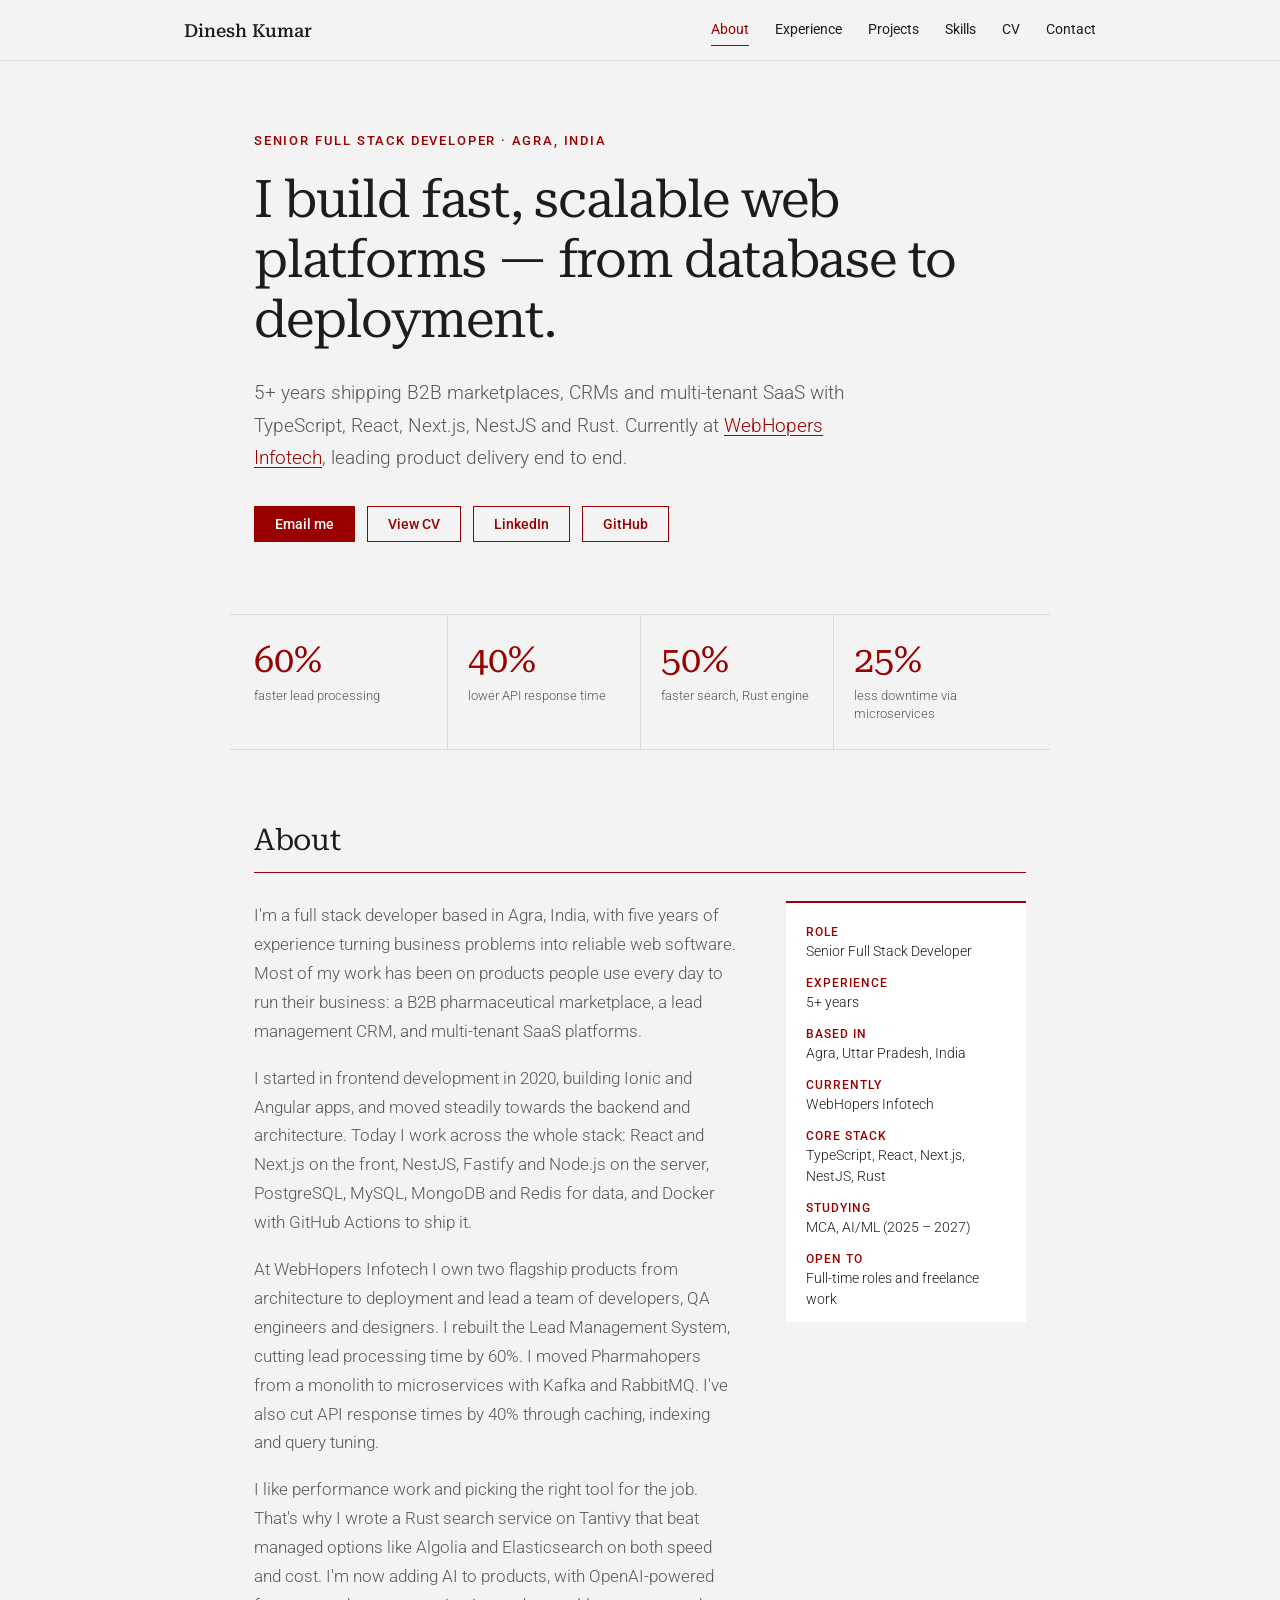
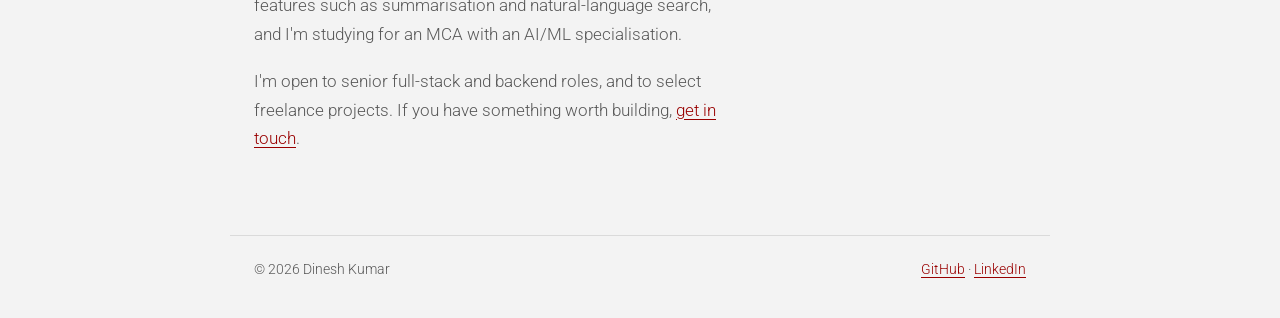
==== commit d6a6ad66: "Added Seperate files" ====
--- a/index.html
+++ b/index.html
@@ -16,19 +16,19 @@
 <body>
     <header class="nav">
         <div class="nav-inner">
-        <a href="#top" class="brand">Dinesh Kumar</a>
-        <nav>
-            <a href="#home">About</a>
-            <a href="#work">Experience</a>
-            <a href="#projects">Projects</a>
-            <a href="#skills">Skills</a>
-            <a href="#cv">CV</a>
-            <a href="#contact">Contact</a>
-        </nav>
+            <a href="index.html" class="brand">Dinesh Kumar</a>
+            <nav>
+            <a href="index.html" class="active" aria-current="page">About</a>
+            <a href="experience.html">Experience</a>
+            <a href="projects.html">Projects</a>
+            <a href="skills.html">Skills</a>
+            <a href="cv.html">CV</a>
+            <a href="contact.html">Contact</a>
+            </nav>
         </div>
     </header>
 
-    <main id="top">
+    <main>
         <section class="wrap hero" id="home">
             <p class="eyebrow">Senior Full Stack Developer · Agra, India</p>
             <h1>I build fast, scalable web platforms — from database to deployment.</h1>
@@ -39,7 +39,7 @@
             </p>
             <div class="actions">
                 <a class="btn primary" href="mailto:dnkumar0510@gmail.com">Email me</a>
-                <a class="btn" href="#cv">View CV</a>
+                <a class="btn" href="cv.html">View CV</a>
                 <a class="btn" href="https://www.linkedin.com/in/dinesh0510/">LinkedIn</a>
                 <a class="btn" href="https://github.com/DineshNKumar">GitHub</a>
             </div>
@@ -52,111 +52,26 @@
             <div><strong>25%</strong><span>less downtime via microservices</span></div>
         </div>
 
-        <section class="wrap" id="work">
-            <h2>Experience</h2>
-
-            <article class="job">
-                <div class="job-head">
-                    <h3>Senior Full Stack Developer <span>· WebHopers Infotech</span></h3>
-                    <time>Sep 2021 – Present</time>
+        <section class="wrap about" id="about">
+            <h2>About</h2>
+            <div class="about-grid">
+                <div class="about-text">
+                    <p>I'm a full stack developer based in Agra, India, with five years of experience turning business problems into reliable web software. Most of my work has been on products people use every day to run their business: a B2B pharmaceutical marketplace, a lead management CRM, and multi-tenant SaaS platforms.</p>
+                    <p>I started in frontend development in 2020, building Ionic and Angular apps, and moved steadily towards the backend and architecture. Today I work across the whole stack: React and Next.js on the front, NestJS, Fastify and Node.js on the server, PostgreSQL, MySQL, MongoDB and Redis for data, and Docker with GitHub Actions to ship it.</p>
+                    <p>At WebHopers Infotech I own two flagship products from architecture to deployment and lead a team of developers, QA engineers and designers. I rebuilt the Lead Management System, cutting lead processing time by 60%. I moved Pharmahopers from a monolith to microservices with Kafka and RabbitMQ. I've also cut API response times by 40% through caching, indexing and query tuning.</p>
+                    <p>I like performance work and picking the right tool for the job. That's why I wrote a Rust search service on Tantivy that beat managed options like Algolia and Elasticsearch on both speed and cost. I'm now adding AI to products, with OpenAI-powered features such as summarisation and natural-language search, and I'm studying for an MCA with an AI/ML specialisation.</p>
+                    <p>I'm open to senior full-stack and backend roles, and to select freelance projects. If you have something worth building, <a href="contact.html">get in touch</a>.</p>
                 </div>
-                <ul>
-                    <li>Own architecture and delivery of two flagship products, a Lead Management System and Pharmahopers (B2B pharma marketplace), leading developers, QA and designers.</li>
-                    <li>Rebuilt the LMS in React and NestJS, cutting lead processing time by 60% and adding role-based access, pipelines and reporting.</li>
-                    <li>Integrated ZohoBooks via webhooks, removing 40% of manual data-entry errors.</li>
-                    <li>Migrated Pharmahopers from a monolith to Dockerised microservices on Kafka/RabbitMQ; added real-time inventory with Socket.IO for 30% faster transactions.</li>
-                    <li>Cut API response time by 40% with Redis caching, indexing and query refactors.</li>
-                    <li>Set up Docker + GitHub Actions CI/CD on AWS and DigitalOcean.</li>
-                </ul>
-            </article>
-
-            <article class="job">
-                <div class="job-head">
-                    <h3>Associate Full Stack Developer <span>· Ellocent Labs</span></h3>
-                    <time>Jun – Sep 2021</time>
-                </div>
-                <ul>
-                    <li>Revamped client interfaces from usability feedback (+25% satisfaction) and sped up a weather app's data flows by 30%.</li>
-                </ul>
-            </article>
-
-            <article class="job">
-                <div class="job-head">
-                    <h3>Frontend Developer <span>· Infinite Careers</span></h3>
-                    <time>Jun 2020 – May 2021</time>
-                </div>
-                <ul>
-                    <li>Built Ionic/Angular mobile interfaces with Firebase real-time sync: +20% engagement, 30% faster loads.</li>
-                </ul>
-            </article>
-        </section>
-
-        <section class="wrap" id="projects">
-            <h2>Selected projects</h2>
-            <div class="cards">
-                <article class="card">
-                    <h3>AI-Powered Veterinary Management <small>2026</small></h3>
-                    <p>Multi-tenant SaaS for vet clinics: tenant isolation, RBAC, Stripe subscription billing, and OpenAI features for case-note summaries, triage suggestions and natural-language patient search.</p>
-                    <p class="tags">React · Fastify · PostgreSQL · Python · OpenAI · Stripe · Docker</p>
-                    <a href="https://nurovet.com/">Live demo →</a>
-                </article>
-                <article class="card">
-                    <h3>Pharmahopers <small>2023</small></h3>
-                    <p>B2B pharmaceutical marketplace connecting buyers and sellers, with real-time inventory and a custom search service.</p>
-                    <p class="tags">Next.js · SolidJS · Express · MongoDB · MySQL</p>
-                    <a href="https://www.pharmahopers.com">Live site →</a>
-                </article>
-                <article class="card">
-                    <h3>Rust Search Engine <small>2023</small></h3>
-                    <p>Self-hosted search service on Tantivy and Actix-web. 50% faster responses and 30% lower infra cost than Algolia / Elasticsearch, used across company platforms.</p>
-                    <p class="tags">Rust · Tantivy · Actix-web · Tokio · Docker</p>
-                </article>
-                <article class="card">
-                    <h3>Lead Management System</h3>
-                    <p>CRM with pipeline tracking, role-based access, reporting and ZohoBooks sync, rebuilt from the ground up.</p>
-                    <p class="tags">React · NestJS · MySQL · MongoDB</p>
-                    <a href="https://www.whsuites.com">Live site →</a>
-                </article>
+                <dl class="glance">
+                    <dt>Role</dt><dd>Senior Full Stack Developer</dd>
+                    <dt>Experience</dt><dd>5+ years</dd>
+                    <dt>Based in</dt><dd>Agra, Uttar Pradesh, India</dd>
+                    <dt>Currently</dt><dd>WebHopers Infotech</dd>
+                    <dt>Core stack</dt><dd>TypeScript, React, Next.js, NestJS, Rust</dd>
+                    <dt>Studying</dt><dd>MCA, AI/ML (2025 – 2027)</dd>
+                    <dt>Open to</dt><dd>Full-time roles and freelance work</dd>
+                </dl>
             </div>
-        </section>
-
-        <section class="wrap" id="skills">
-            <h2>Skills</h2>
-            <dl class="skills">
-                <dt>Languages</dt><dd>TypeScript, JavaScript, Rust, Python, Java, SQL</dd>
-                <dt>Frontend</dt><dd>React, Next.js, SolidJS, Redux Toolkit, Tailwind CSS, Angular</dd>
-                <dt>Backend</dt><dd>Node.js, NestJS, Fastify, Express, Actix-web, Socket.IO, Microservices</dd>
-                <dt>Data</dt><dd>PostgreSQL (pgvector), MySQL, MongoDB, Redis, Prisma, Drizzle, TypeORM</dd>
-                <dt>Messaging &amp; search</dt><dd>Kafka, RabbitMQ, Tantivy, Elasticsearch, Algolia</dd>
-                <dt>AI &amp; integrations</dt><dd>OpenAI API, RAG, Stripe, Razorpay, ZohoBooks, Strapi</dd>
-                <dt>DevOps</dt><dd>Docker, GitHub Actions, AWS, DigitalOcean, Nginx, Linux</dd>
-            </dl>
-        </section>
-
-        <section class="wrap" id="education">
-            <h2>Education</h2>
-            <ul class="plain">
-                <li><strong>MCA, AI/ML specialisation</strong> – Chandigarh University <time>2025 – 2027 (pursuing)</time></li>
-                <li><strong>BCA</strong> – Manorama Institute of Management &amp; Technology <time>2019</time></li>
-            </ul>
-        </section>
-
-        <section class="cv" id="cv">
-            <div class="wrap">
-                <h2>CV</h2>
-            </div>
-            <div class="cv-frame">
-                <iframe id="cvViewer" title="Dinesh Kumar – CV" hidden></iframe>
-            </div>
-            <p class="cv-link wrap">
-                <a href="https://drive.google.com/drive/folders/1fbsBHrMXcMV0fM_r2Erm-m8wUgdkQ1H8?usp=sharing" id="cvOpen">Open or download on Google Drive →</a>
-            </p>
-        </section>
-
-        <section class="wrap contact" id="contact">
-            <h2>Let's work together</h2>
-            <p class="lead">Open to senior full-stack and backend roles, and select freelance projects. The fastest way to reach me is email.</p>
-            <a class="btn primary" href="mailto:dnkumar0510@gmail.com">dnkumar0510@gmail.com</a>
         </section>
     </main>
 
--- a/styles.css
+++ b/styles.css
@@ -77,6 +77,13 @@
 .plain li { display: flex; justify-content: space-between; gap: 12px; flex-wrap: wrap; padding: 12px 0; border-bottom: 1px solid var(--line); }
 .plain strong { font-weight: 500; }
 
+/* about */
+.about-grid { display: grid; grid-template-columns: 1fr 240px; gap: 48px; align-items: start; }
+.about-text p { margin: 0 0 18px; color: var(--muted); }
+.glance { margin: 0; background: var(--card); border-top: 2px solid var(--accent); padding: 8px 20px 12px; font-size: 14px; line-height: 1.5; }
+.glance dt { font: 500 12px var(--sans); letter-spacing: .08em; text-transform: uppercase; color: var(--accent); margin-top: 14px; }
+.glance dd { margin: 2px 0 0; color: var(--text); }
+
 /* CV viewer */
 .cv-frame { max-width: 880px; margin: 0 auto; padding: 0 24px; background: #1c1c1c; background-clip: content-box; }
 .cv-frame iframe { display: block; width: 100%; height: min(1100px, 130vw); border: 0; background: #fff; }
@@ -97,6 +104,7 @@
     .stats div:nth-child(3) { padding-left: 0; border-left: 0; }
     .stats div:nth-child(n+3) { border-top: 1px solid var(--line); }
     .cards { grid-template-columns: 1fr; }
+    .about-grid { grid-template-columns: 1fr; gap: 24px; }
     .skills { grid-template-columns: 1fr; }
     .skills dt { border-bottom: 0; padding-bottom: 0; }
 }
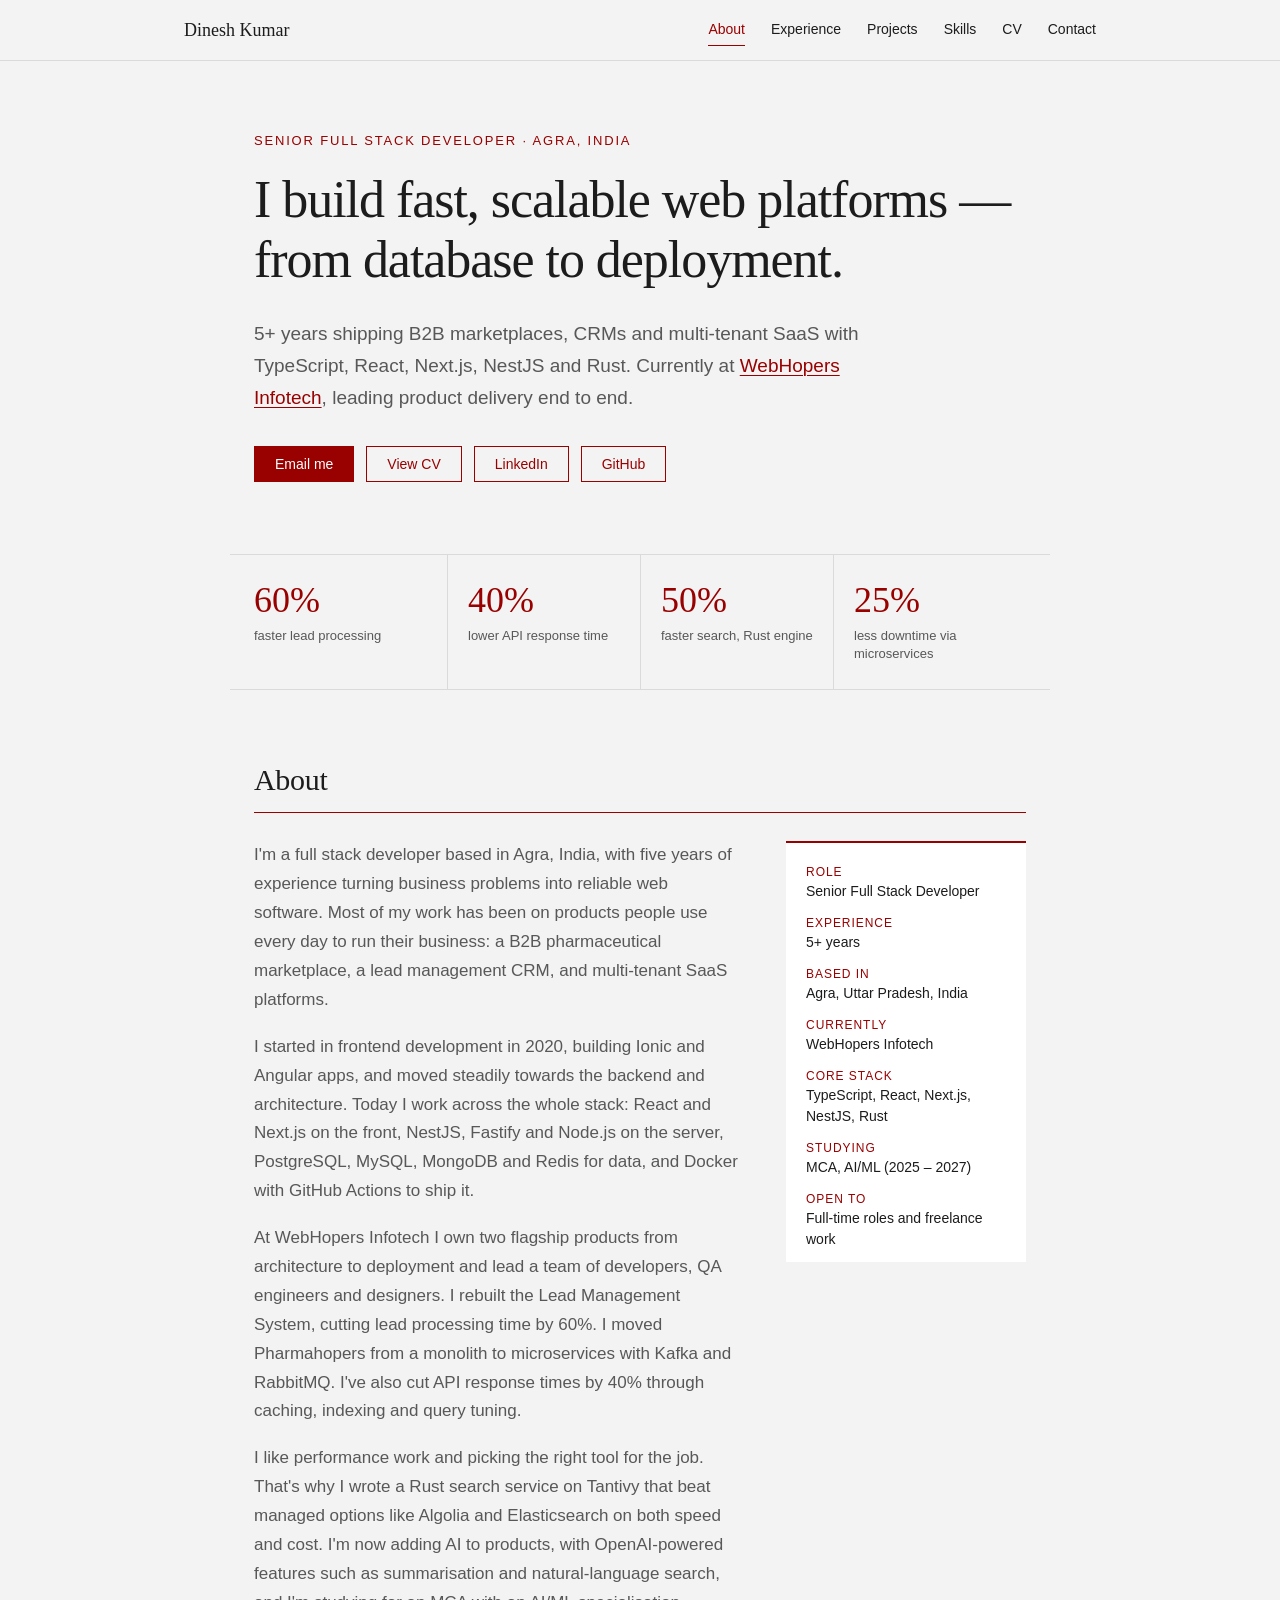
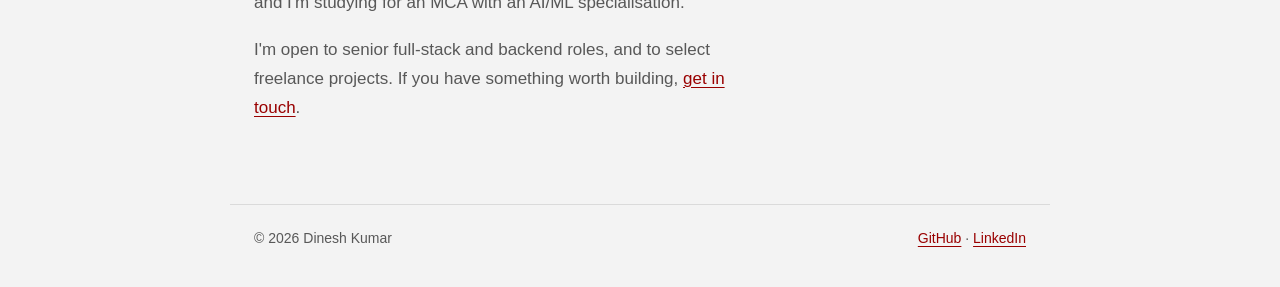
==== commit 5b7dd34d: "Security checks" ====
--- a/index.html
+++ b/index.html
@@ -3,6 +3,8 @@
 <head>
     <meta charset="UTF-8">
     <meta name="viewport" content="width=device-width, initial-scale=1.0">
+    <meta http-equiv="Content-Security-Policy" content="default-src 'self'; script-src 'self'; style-src 'self' https://fonts.googleapis.com; font-src https://fonts.gstatic.com; img-src 'self' data:; frame-src https://drive.google.com; base-uri 'none'; form-action 'none'">
+    <meta name="referrer" content="strict-origin-when-cross-origin">
     <title>Dinesh Kumar – Senior Full Stack Developer</title>
     <meta name="description" content="Senior Full Stack Developer with 5+ years building B2B marketplaces, CRMs and multi-tenant SaaS with TypeScript, React, Next.js, NestJS and Rust.">
     <meta property="og:title" content="Dinesh Kumar – Senior Full Stack Developer">
--- a/styles.css
+++ b/styles.css
@@ -108,3 +108,5 @@
     .skills { grid-template-columns: 1fr; }
     .skills dt { border-bottom: 0; padding-bottom: 0; }
 }
+
+#education { padding-top: 56px; }
